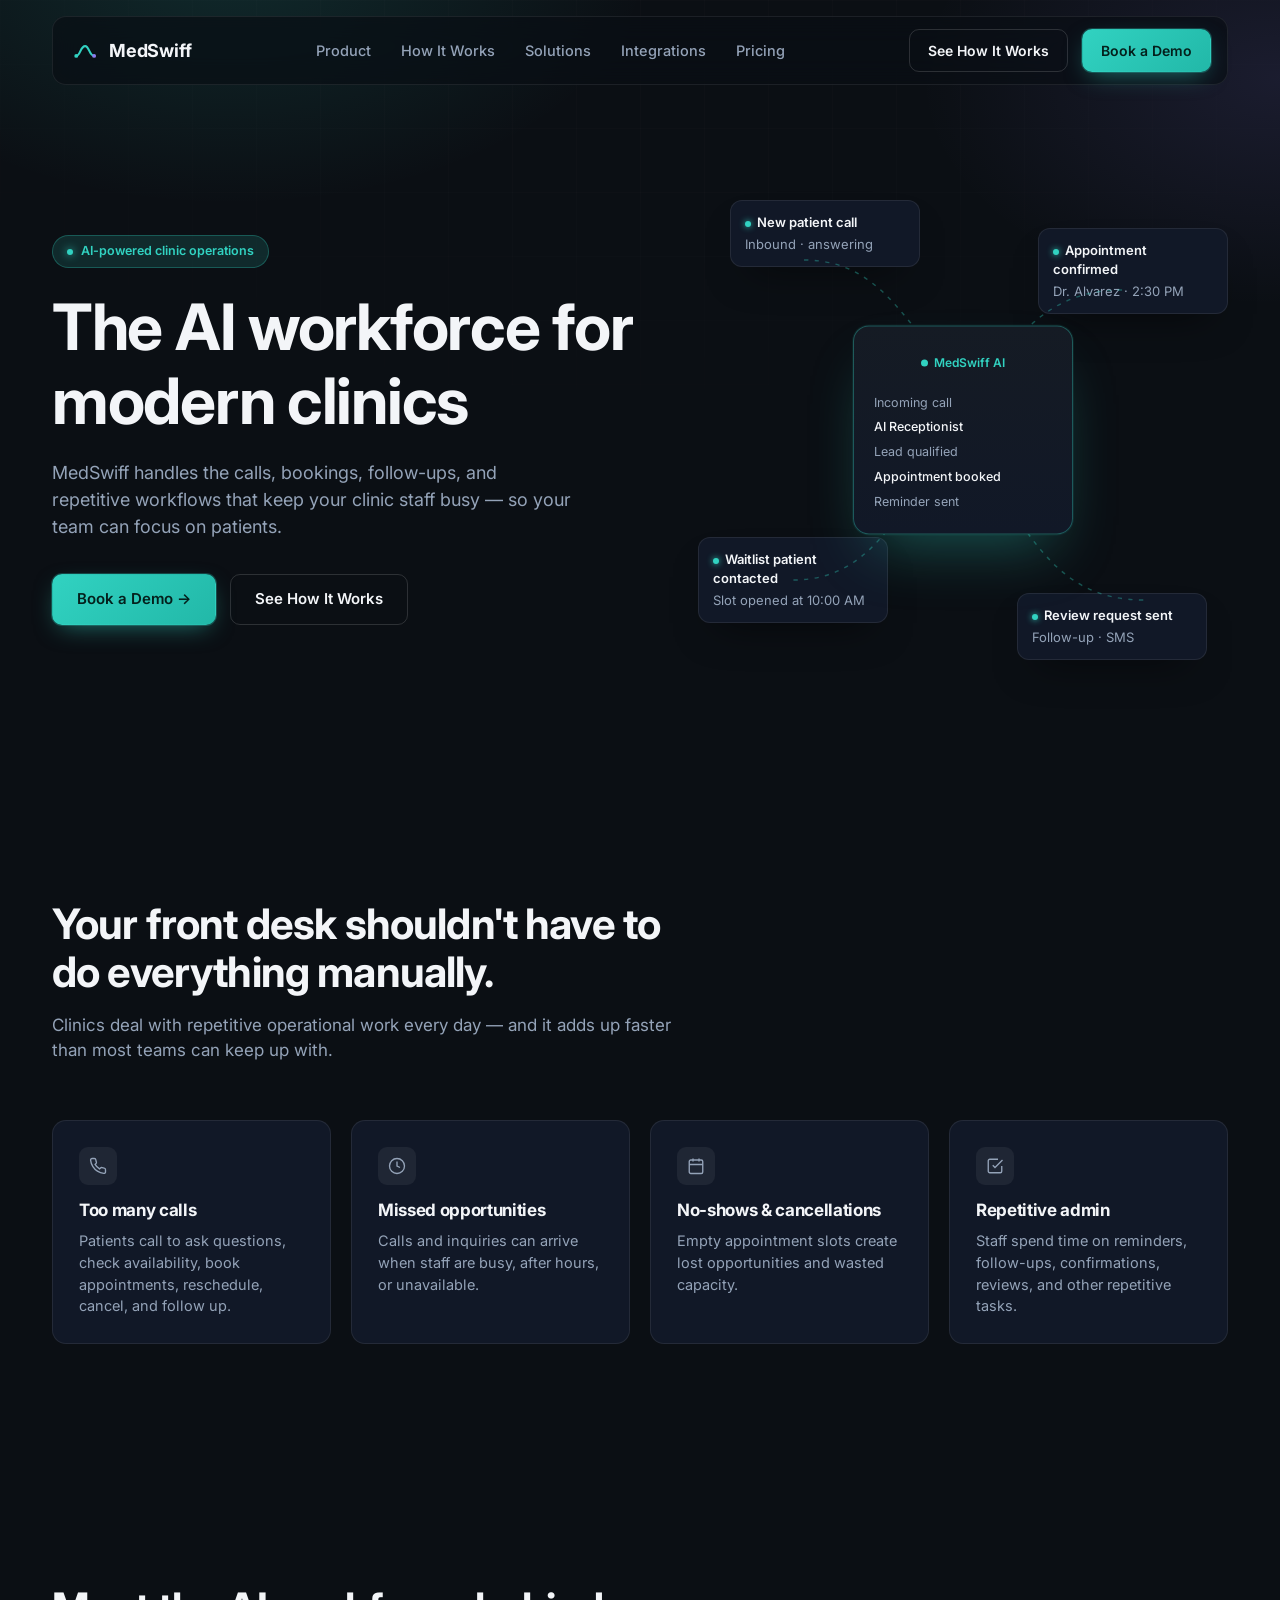
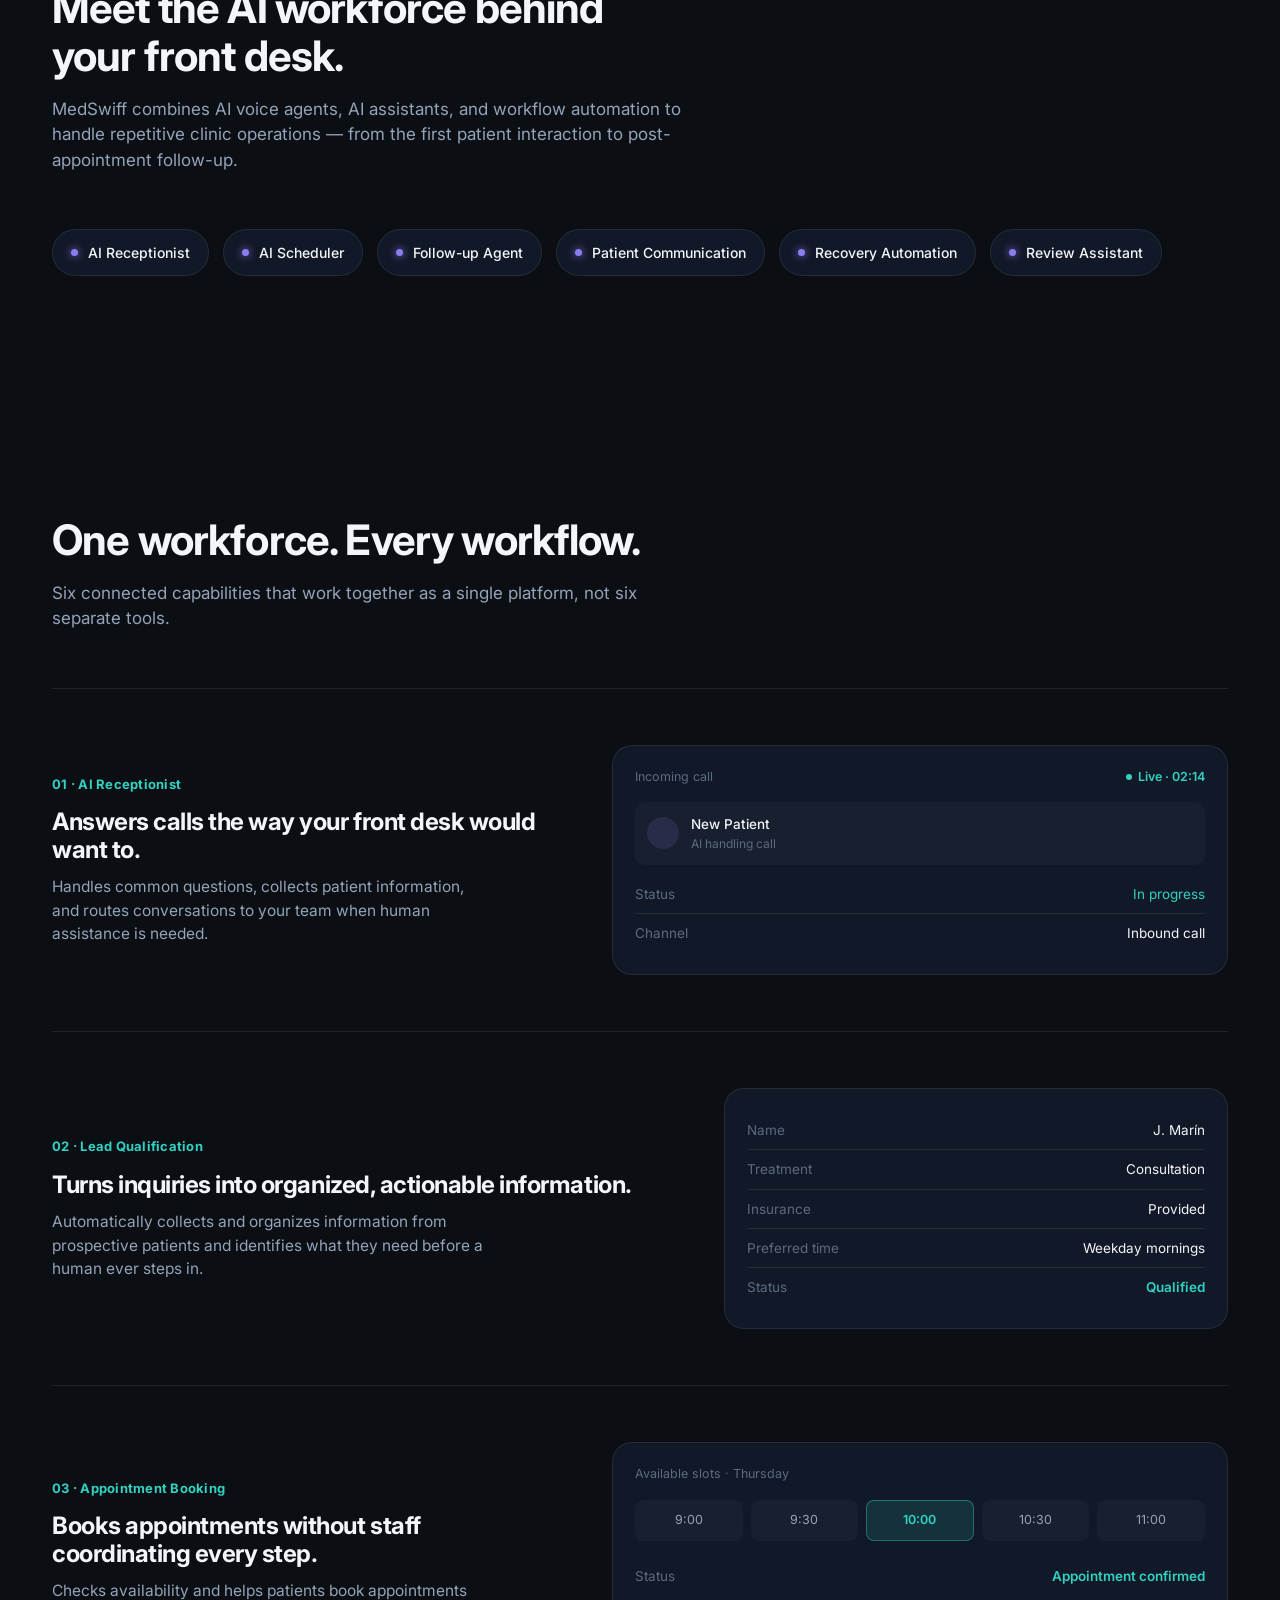
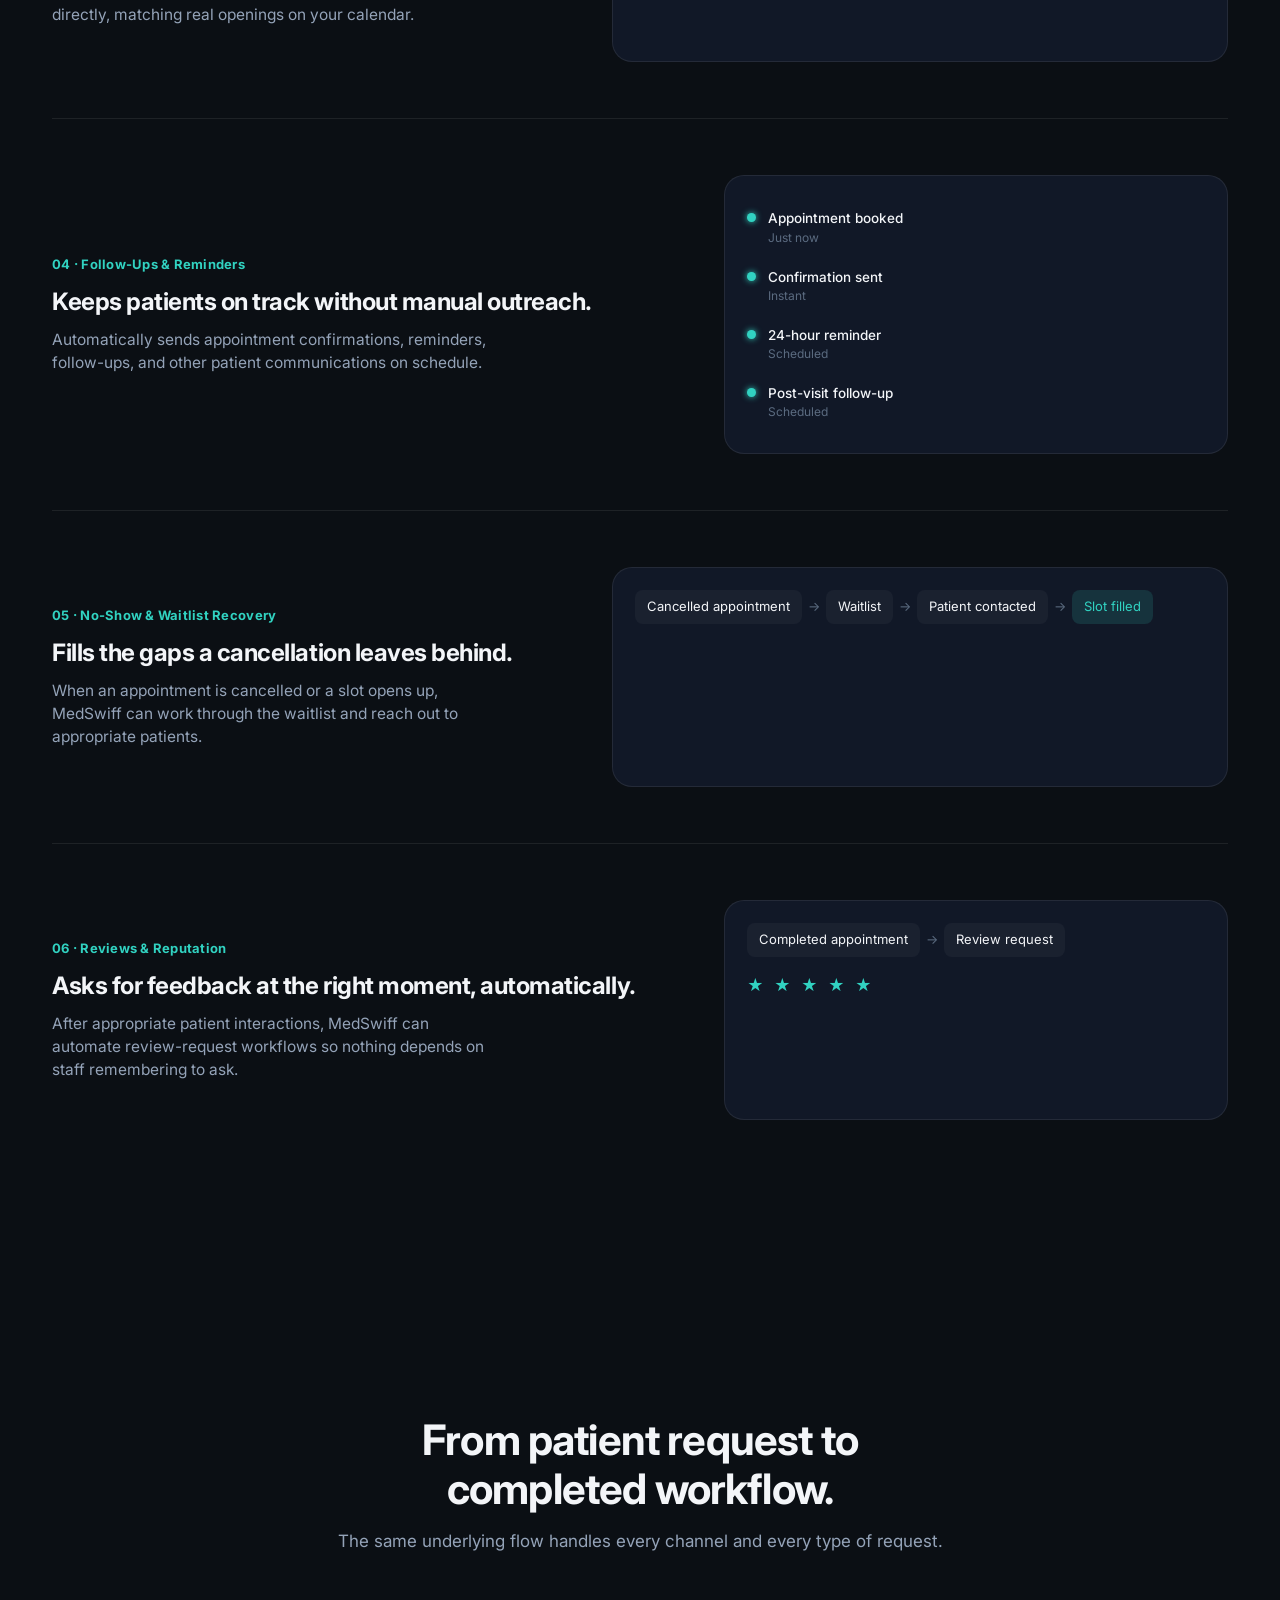
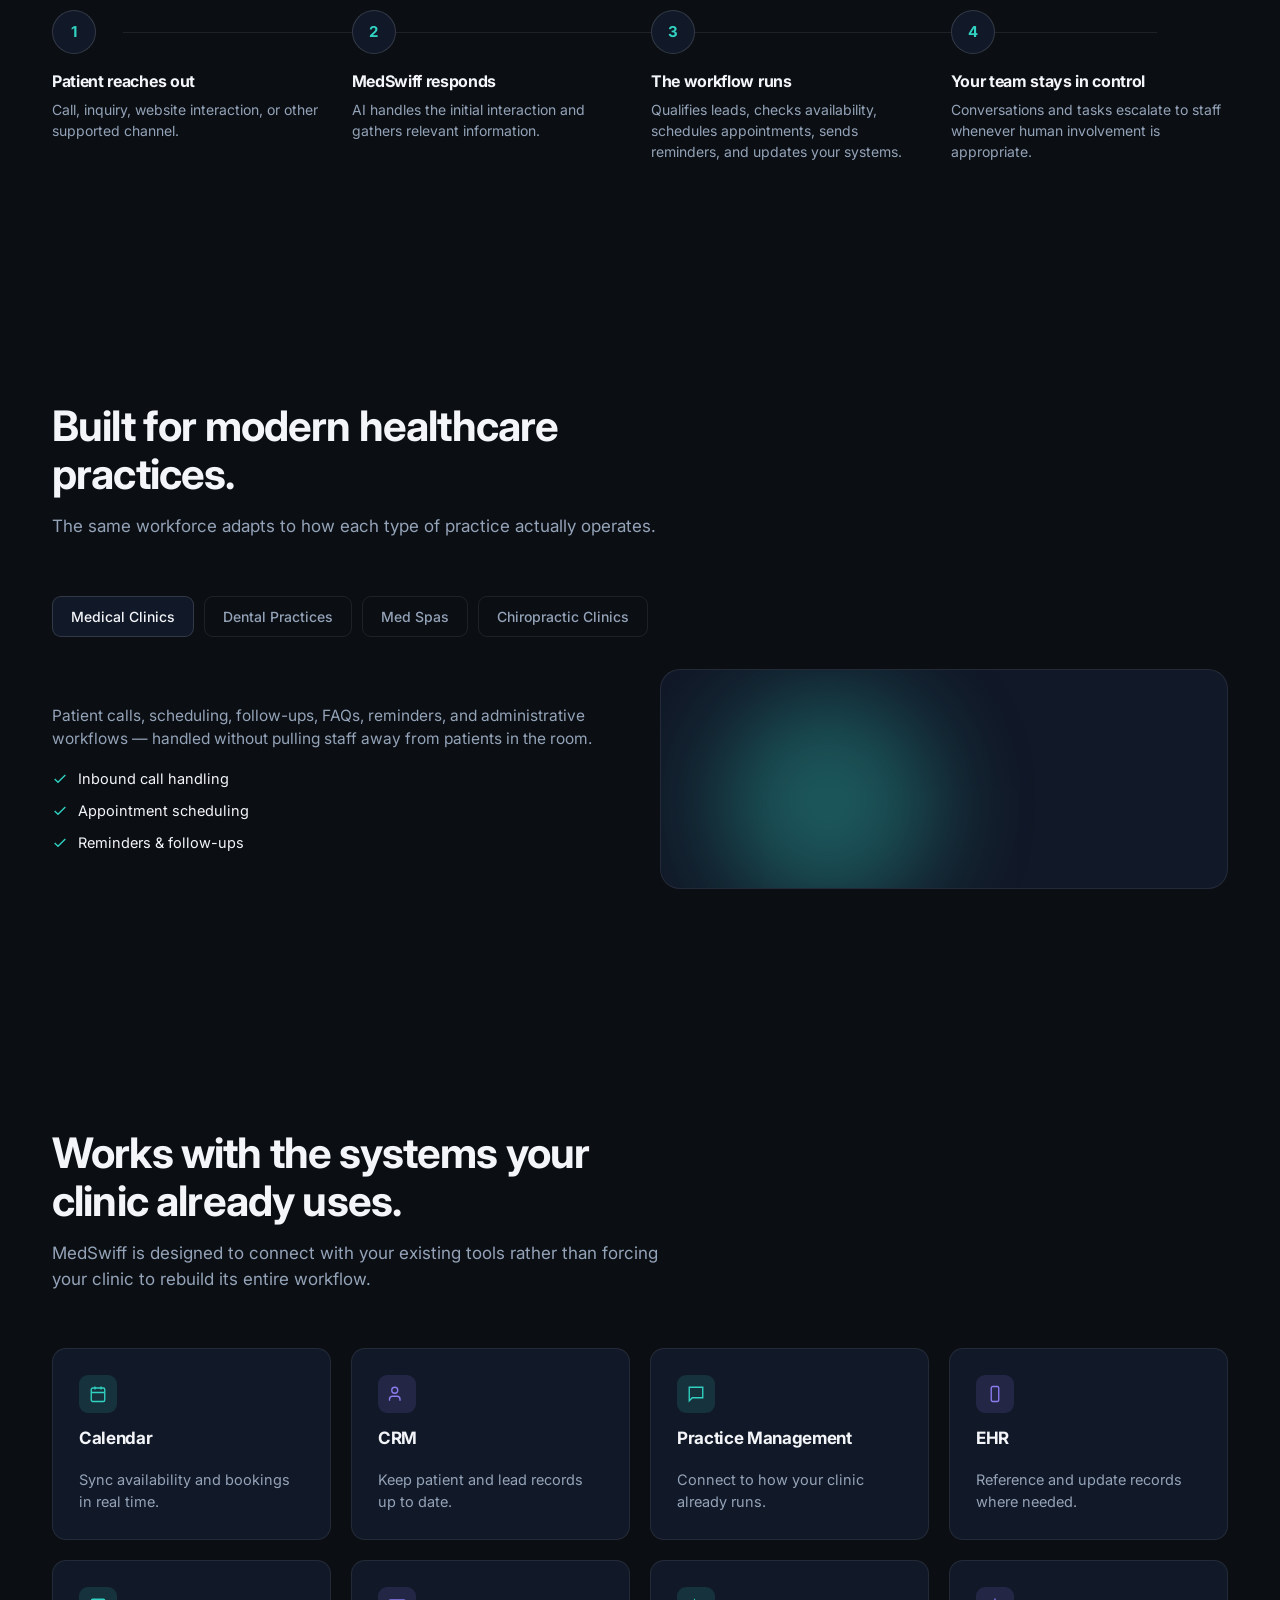
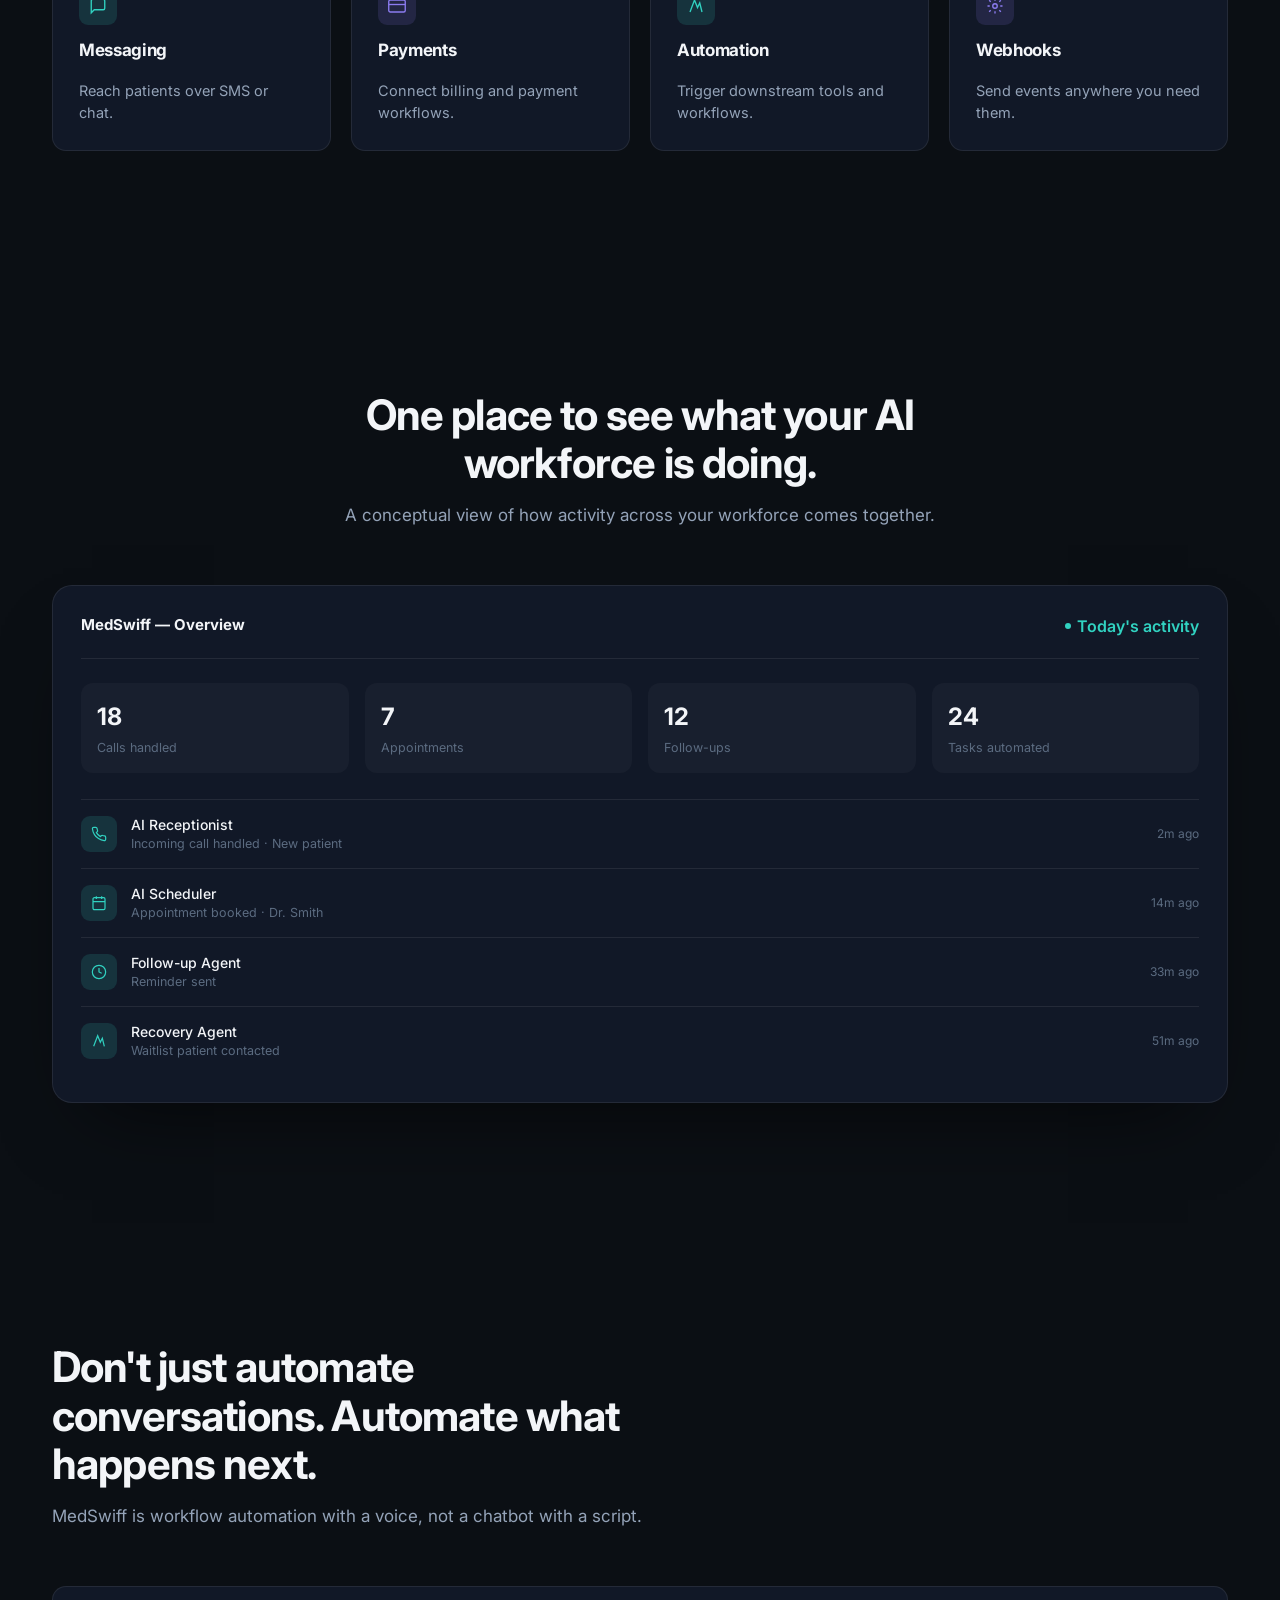
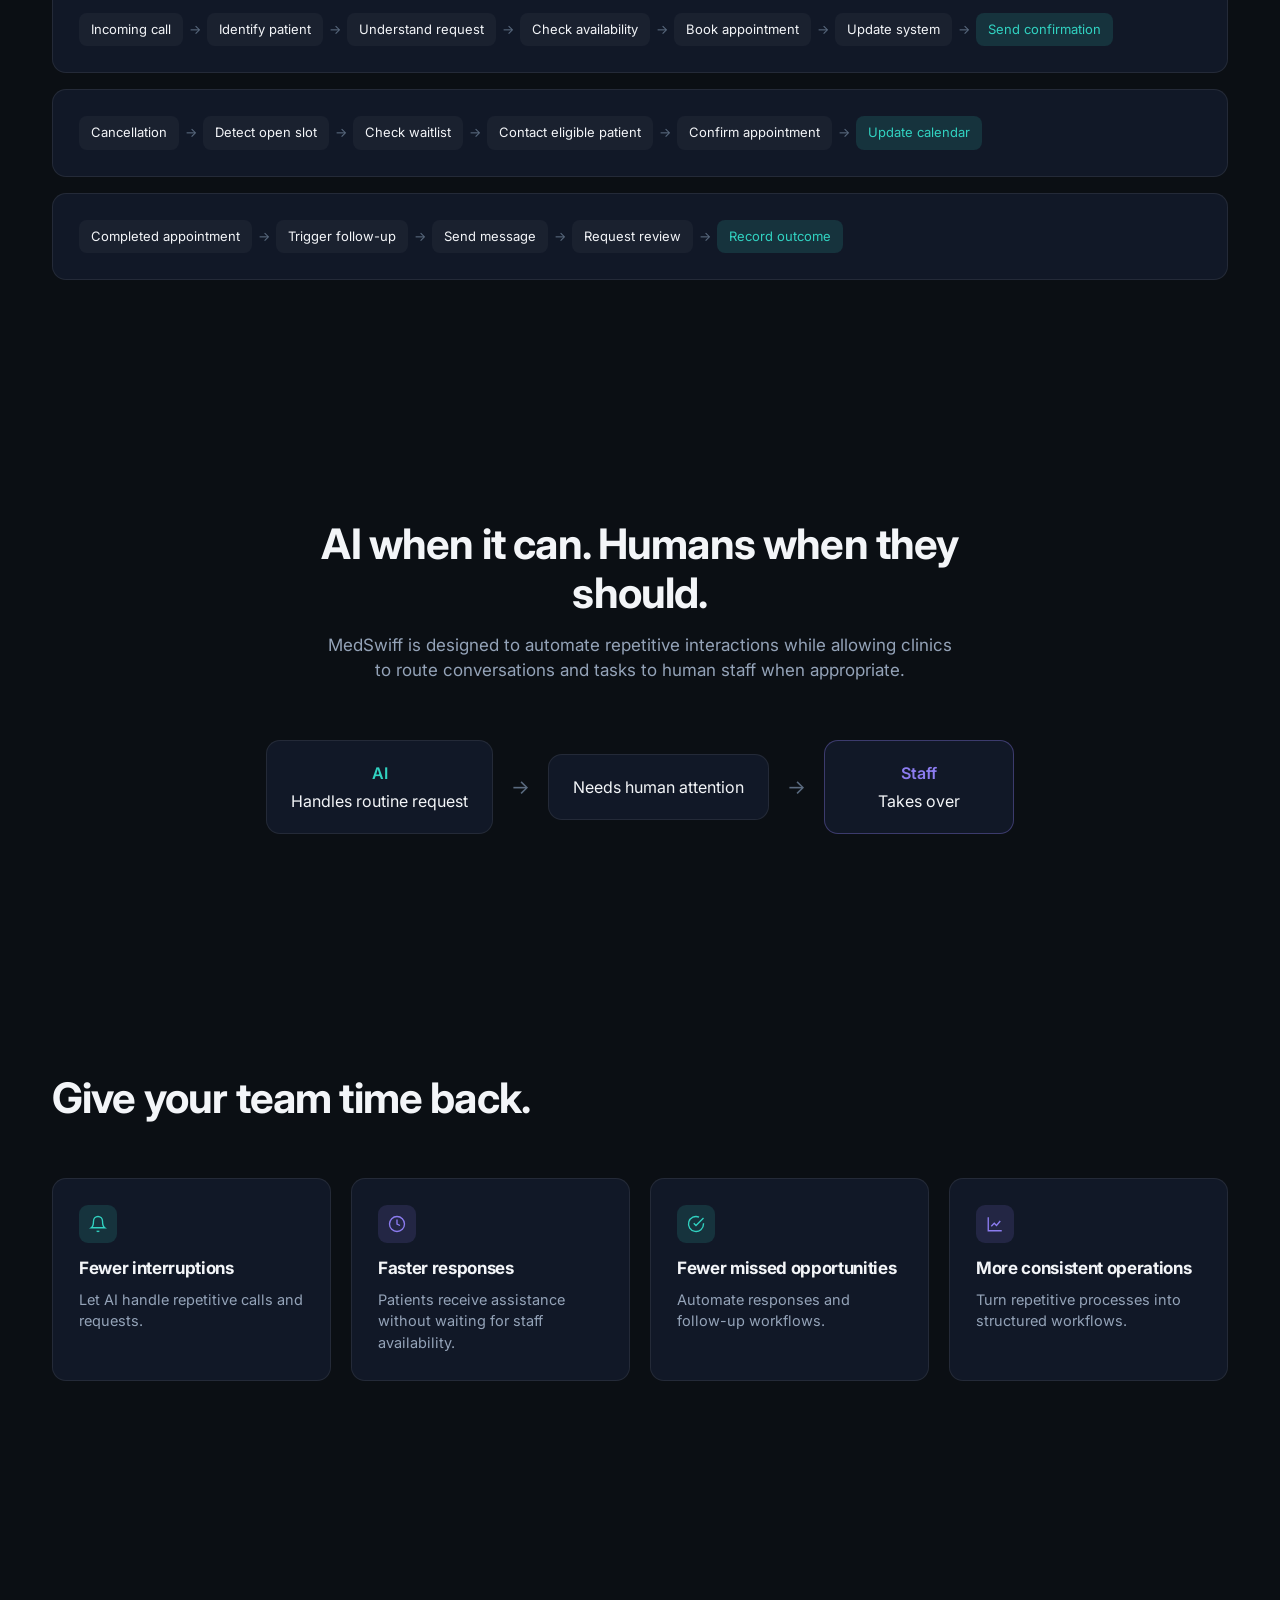
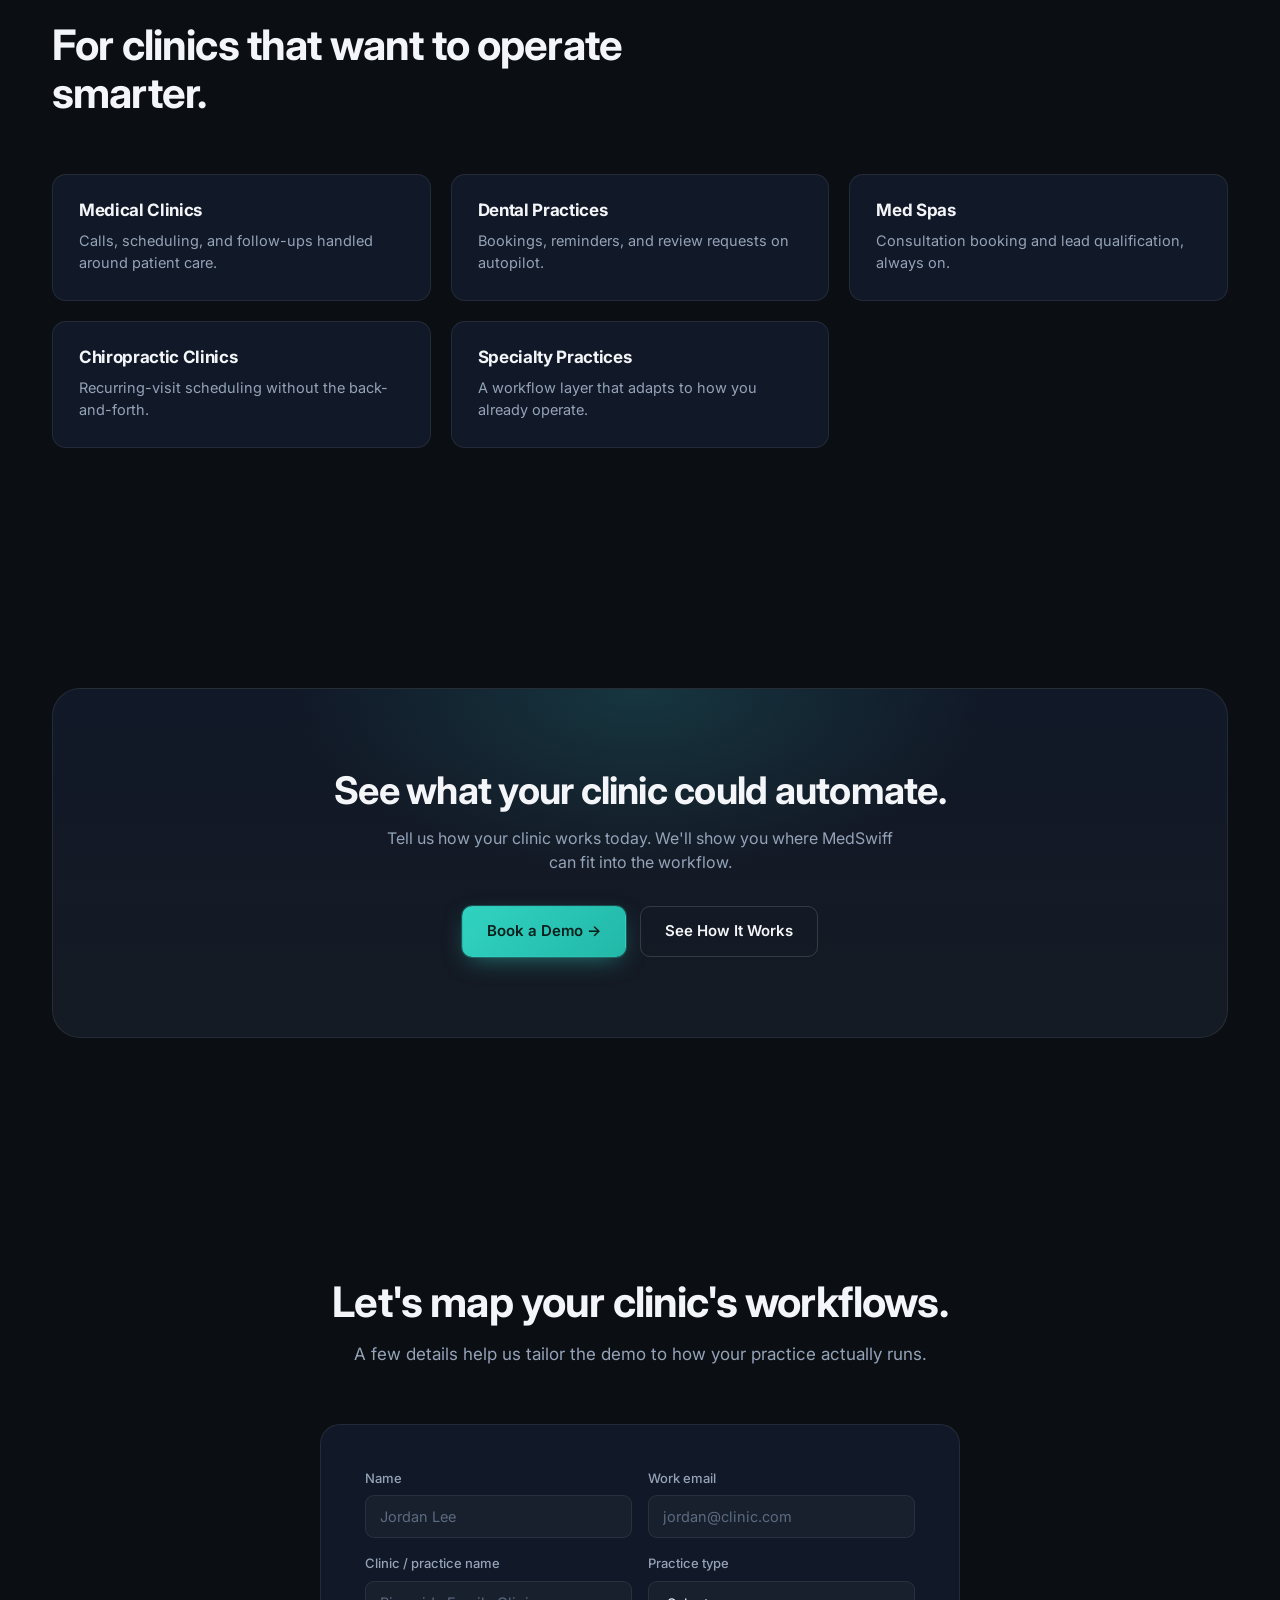
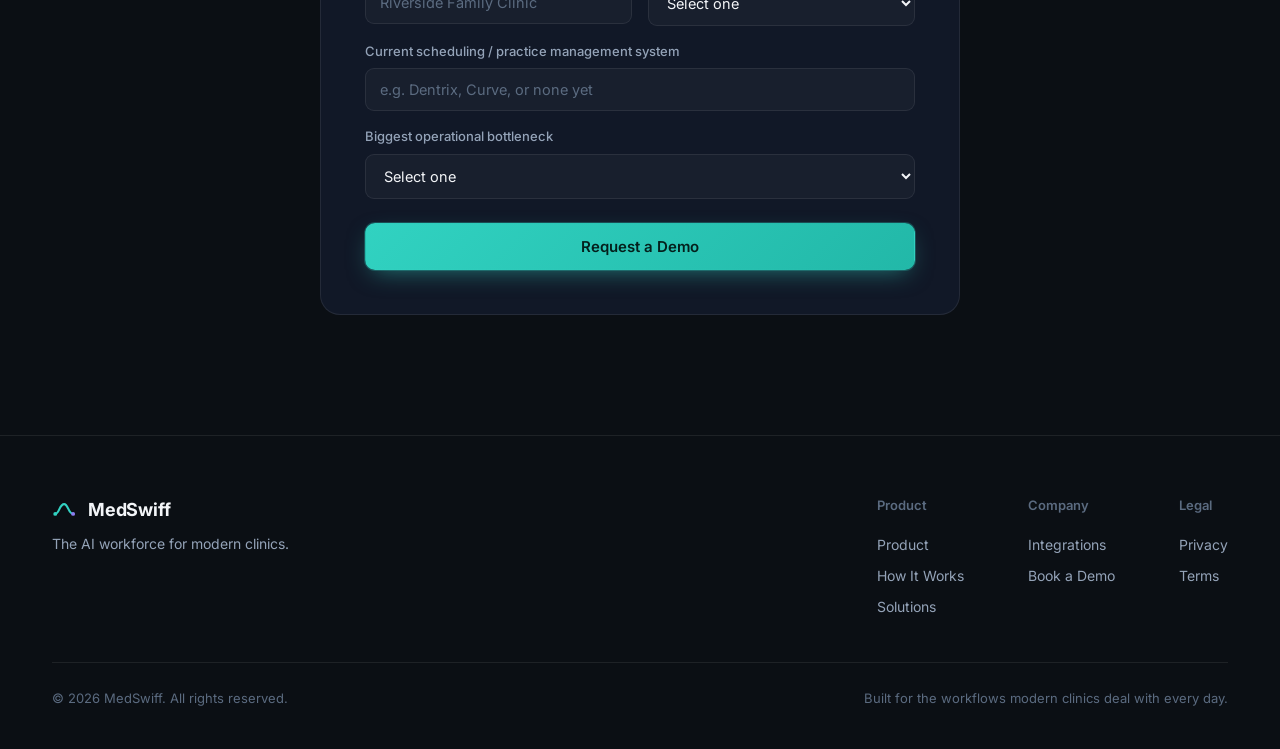
==== files/index.html @ fc2290cb "Add files via upload" ====
<!DOCTYPE html>
<html lang="en">
<head>
<meta charset="UTF-8">
<meta name="viewport" content="width=device-width, initial-scale=1.0">
<title>MedSwiff — The AI Workforce for Modern Clinics</title>
<meta name="description" content="MedSwiff automates calls, appointment scheduling, follow-ups, patient communication, and repetitive clinic workflows with AI.">
<meta property="og:title" content="MedSwiff — The AI Workforce for Modern Clinics">
<meta property="og:description" content="MedSwiff automates calls, appointment scheduling, follow-ups, patient communication, and repetitive clinic workflows with AI.">
<meta property="og:type" content="website">
<link rel="preconnect" href="https://fonts.googleapis.com">
<link rel="preconnect" href="https://fonts.gstatic.com" crossorigin>
<link href="https://fonts.googleapis.com/css2?family=Inter:wght@400;500;600;700;800&display=swap" rel="stylesheet">
<link rel="stylesheet" href="styles.css">
<link rel="icon" href="data:image/svg+xml,%3Csvg xmlns='http://www.w3.org/2000/svg' viewBox='0 0 32 32'%3E%3Cpath d='M4 22C9 22 9 10 15 10C20 10 20 22 26 22' stroke='%2331D2C1' stroke-width='2.6' fill='none' stroke-linecap='round'/%3E%3Ccircle cx='4' cy='22' r='2.4' fill='%2331D2C1'/%3E%3Ccircle cx='26' cy='22' r='2.4' fill='%238C7CF0'/%3E%3C/svg%3E">
</head>
<body>

<header>
  <div class="nav-inner">
    <div class="nav-bar">
      <a href="#top" class="logo" aria-label="MedSwiff home">
        <svg viewBox="0 0 32 32" fill="none" xmlns="http://www.w3.org/2000/svg" aria-hidden="true">
          <defs>
            <linearGradient id="logoGrad" x1="0" y1="0" x2="32" y2="32">
              <stop offset="0%" stop-color="#31D2C1"/>
              <stop offset="100%" stop-color="#8C7CF0"/>
            </linearGradient>
          </defs>
          <path d="M4 22C9 22 9 10 15 10C20 10 20 22 26 22" stroke="url(#logoGrad)" stroke-width="2.6" stroke-linecap="round"/>
          <circle cx="4" cy="22" r="2.4" fill="#31D2C1"/>
          <circle cx="26" cy="22" r="2.4" fill="#8C7CF0"/>
        </svg>
        MedSwiff
      </a>
      <nav class="nav-links" aria-label="Primary">
        <a href="#product">Product</a>
        <a href="#how-it-works">How It Works</a>
        <a href="#solutions">Solutions</a>
        <a href="#integrations">Integrations</a>
        <a href="#pricing">Pricing</a>
      </nav>
      <div class="nav-cta">
        <a href="#demo" class="btn btn-ghost" style="padding:10px 18px; font-size:14px;">See How It Works</a>
        <a href="#demo" class="btn btn-primary" style="padding:10px 18px; font-size:14px;">Book a Demo</a>
        <button class="menu-toggle" id="menuToggle" aria-label="Open menu" aria-expanded="false">
          <svg viewBox="0 0 24 24" fill="none" stroke="currentColor" stroke-width="2"><line x1="3" y1="6" x2="21" y2="6"/><line x1="3" y1="12" x2="21" y2="12"/><line x1="3" y1="18" x2="21" y2="18"/></svg>
        </button>
      </div>
    </div>
  </div>
  <div class="mobile-menu" id="mobileMenu">
    <a href="#product">Product</a>
    <a href="#how-it-works">How It Works</a>
    <a href="#solutions">Solutions</a>
    <a href="#integrations">Integrations</a>
    <a href="#pricing">Pricing</a>
    <a href="#demo" style="color:var(--teal); font-weight:600;">Book a Demo</a>
  </div>
</header>

<main id="top">

  <!-- HERO -->
  <section class="hero">
    <div class="grid-pattern" aria-hidden="true"></div>
    <div class="bg-fade" aria-hidden="true"></div>
    <div class="container hero-grid">
      <div>
        <span class="eyebrow"><span class="dot"></span>AI-powered clinic operations</span>
        <h1>The AI workforce for modern clinics</h1>
        <p class="lede">MedSwiff handles the calls, bookings, follow-ups, and repetitive workflows that keep your clinic staff busy — so your team can focus on patients.</p>
        <div class="hero-ctas">
          <a href="#demo" class="btn btn-primary">Book a Demo →</a>
          <a href="#product" class="btn btn-ghost">See How It Works</a>
        </div>
      </div>
      <div class="hero-visual" aria-hidden="true">
        <svg class="conn-svg" viewBox="0 0 500 460" preserveAspectRatio="none">
          <path d="M100,60 C 180,60 200,140 250,180"/>
          <path d="M400,90 C 320,90 300,150 250,190"/>
          <path d="M90,380 C 170,380 190,300 245,240"/>
          <path d="M420,400 C 330,400 310,320 255,250"/>
        </svg>
        <div class="flow-card fc-1"><div class="fc-title"><span class="fc-dot"></span>New patient call</div>Inbound · answering</div>
        <div class="flow-card fc-2"><div class="fc-title"><span class="fc-dot"></span>Appointment confirmed</div>Dr. Alvarez · 2:30 PM</div>
        <div class="flow-card fc-3"><div class="fc-title"><span class="fc-dot"></span>Waitlist patient contacted</div>Slot opened at 10:00 AM</div>
        <div class="flow-card fc-4"><div class="fc-title"><span class="fc-dot"></span>Review request sent</div>Follow-up · SMS</div>
        <div class="core-node">
          <div class="badge-ai"><span class="pulse"></span>MedSwiff AI</div>
          <div class="steps">
            <div>Incoming call</div>
            <div><span>AI Receptionist</span></div>
            <div>Lead qualified</div>
            <div><span>Appointment booked</span></div>
            <div>Reminder sent</div>
          </div>
        </div>
      </div>
    </div>
  </section>

  <!-- PROBLEM -->
  <section id="problem">
    <div class="container">
      <div class="section-head reveal">
        <h2>Your front desk shouldn't have to do everything manually.</h2>
        <p>Clinics deal with repetitive operational work every day — and it adds up faster than most teams can keep up with.</p>
      </div>
      <div class="grid grid-4 reveal">
        <div class="card problem-card">
          <div class="card-icon"><svg viewBox="0 0 24 24" fill="none" stroke="currentColor" stroke-width="1.8"><path d="M22 16.92v3a2 2 0 0 1-2.18 2 19.79 19.79 0 0 1-8.63-3.07 19.5 19.5 0 0 1-6-6 19.79 19.79 0 0 1-3.07-8.67A2 2 0 0 1 4.11 2h3a2 2 0 0 1 2 1.72c.127.96.361 1.903.7 2.81a2 2 0 0 1-.45 2.11L8.09 9.91a16 16 0 0 0 6 6l1.27-1.27a2 2 0 0 1 2.11-.45c.907.339 1.85.573 2.81.7A2 2 0 0 1 22 16.92z"/></svg></div>
          <h3>Too many calls</h3>
          <p>Patients call to ask questions, check availability, book appointments, reschedule, cancel, and follow up.</p>
        </div>
        <div class="card problem-card">
          <div class="card-icon"><svg viewBox="0 0 24 24" fill="none" stroke="currentColor" stroke-width="1.8"><circle cx="12" cy="12" r="10"/><path d="M12 6v6l4 2"/></svg></div>
          <h3>Missed opportunities</h3>
          <p>Calls and inquiries can arrive when staff are busy, after hours, or unavailable.</p>
        </div>
        <div class="card problem-card">
          <div class="card-icon"><svg viewBox="0 0 24 24" fill="none" stroke="currentColor" stroke-width="1.8"><rect x="3" y="4" width="18" height="18" rx="2"/><path d="M16 2v4M8 2v4M3 10h18"/></svg></div>
          <h3>No-shows &amp; cancellations</h3>
          <p>Empty appointment slots create lost opportunities and wasted capacity.</p>
        </div>
        <div class="card problem-card">
          <div class="card-icon"><svg viewBox="0 0 24 24" fill="none" stroke="currentColor" stroke-width="1.8"><path d="M9 11l3 3L22 4"/><path d="M21 12v7a2 2 0 0 1-2 2H5a2 2 0 0 1-2-2V5a2 2 0 0 1 2-2h11"/></svg></div>
          <h3>Repetitive admin</h3>
          <p>Staff spend time on reminders, follow-ups, confirmations, reviews, and other repetitive tasks.</p>
        </div>
      </div>
    </div>
  </section>

  <!-- INTRODUCE MEDSWIFF -->
  <section id="product">
    <div class="container">
      <div class="section-head reveal">
        <h2>Meet the AI workforce behind your front desk.</h2>
        <p>MedSwiff combines AI voice agents, AI assistants, and workflow automation to handle repetitive clinic operations — from the first patient interaction to post-appointment follow-up.</p>
      </div>
      <div class="workforce-strip reveal">
        <div class="wf-pill"><span class="dot"></span>AI Receptionist</div>
        <div class="wf-pill"><span class="dot"></span>AI Scheduler</div>
        <div class="wf-pill"><span class="dot"></span>Follow-up Agent</div>
        <div class="wf-pill"><span class="dot"></span>Patient Communication</div>
        <div class="wf-pill"><span class="dot"></span>Recovery Automation</div>
        <div class="wf-pill"><span class="dot"></span>Review Assistant</div>
      </div>
    </div>
  </section>

  <!-- CORE FEATURES -->
  <section>
    <div class="container">
      <div class="section-head reveal">
        <h2>One workforce. Every workflow.</h2>
        <p>Six connected capabilities that work together as a single platform, not six separate tools.</p>
      </div>

      <div class="feature-row reveal">
        <div>
          <span class="feature-num">01 · AI Receptionist</span>
          <h3>Answers calls the way your front desk would want to.</h3>
          <p>Handles common questions, collects patient information, and routes conversations to your team when human assistance is needed.</p>
        </div>
        <div class="feature-visual">
          <div class="mini-header"><span>Incoming call</span><span class="mini-status"><span class="pulse-sm"></span>Live · 02:14</span></div>
          <div class="call-line"><div class="avatar"></div><div><div style="color:var(--text-1); font-weight:500;">New Patient</div><div style="color:var(--text-3); font-size:12px;">AI handling call</div></div></div>
          <div class="lead-field"><span>Status</span><span style="color:var(--teal);">In progress</span></div>
          <div class="lead-field"><span>Channel</span><span>Inbound call</span></div>
        </div>
      </div>

      <div class="feature-row reverse reveal">
        <div>
          <span class="feature-num">02 · Lead Qualification</span>
          <h3>Turns inquiries into organized, actionable information.</h3>
          <p>Automatically collects and organizes information from prospective patients and identifies what they need before a human ever steps in.</p>
        </div>
        <div class="feature-visual">
          <div class="lead-field"><span>Name</span><span>J. Marín</span></div>
          <div class="lead-field"><span>Treatment</span><span>Consultation</span></div>
          <div class="lead-field"><span>Insurance</span><span>Provided</span></div>
          <div class="lead-field"><span>Preferred time</span><span>Weekday mornings</span></div>
          <div class="lead-field"><span>Status</span><span style="color:var(--teal); font-weight:600;">Qualified</span></div>
        </div>
      </div>

      <div class="feature-row reveal">
        <div>
          <span class="feature-num">03 · Appointment Booking</span>
          <h3>Books appointments without staff coordinating every step.</h3>
          <p>Checks availability and helps patients book appointments directly, matching real openings on your calendar.</p>
        </div>
        <div class="feature-visual">
          <div class="mini-header"><span>Available slots · Thursday</span></div>
          <div class="cal-grid">
            <div class="cal-slot">9:00</div><div class="cal-slot">9:30</div><div class="cal-slot selected">10:00</div><div class="cal-slot">10:30</div><div class="cal-slot">11:00</div>
          </div>
          <div class="lead-field" style="margin-top:16px;"><span>Status</span><span style="color:var(--teal); font-weight:600;">Appointment confirmed</span></div>
        </div>
      </div>

      <div class="feature-row reverse reveal">
        <div>
          <span class="feature-num">04 · Follow-Ups &amp; Reminders</span>
          <h3>Keeps patients on track without manual outreach.</h3>
          <p>Automatically sends appointment confirmations, reminders, follow-ups, and other patient communications on schedule.</p>
        </div>
        <div class="feature-visual">
          <div class="tl-item"><div class="tl-dot"></div><div><div class="tl-label">Appointment booked</div><div class="tl-sub">Just now</div></div></div>
          <div class="tl-item"><div class="tl-dot"></div><div><div class="tl-label">Confirmation sent</div><div class="tl-sub">Instant</div></div></div>
          <div class="tl-item"><div class="tl-dot"></div><div><div class="tl-label">24-hour reminder</div><div class="tl-sub">Scheduled</div></div></div>
          <div class="tl-item"><div class="tl-dot"></div><div><div class="tl-label">Post-visit follow-up</div><div class="tl-sub">Scheduled</div></div></div>
        </div>
      </div>

      <div class="feature-row reveal">
        <div>
          <span class="feature-num">05 · No-Show &amp; Waitlist Recovery</span>
          <h3>Fills the gaps a cancellation leaves behind.</h3>
          <p>When an appointment is cancelled or a slot opens up, MedSwiff can work through the waitlist and reach out to appropriate patients.</p>
        </div>
        <div class="feature-visual">
          <div class="chain">
            <span class="step">Cancelled appointment</span><span class="arrow">→</span>
            <span class="step">Waitlist</span><span class="arrow">→</span>
            <span class="step">Patient contacted</span><span class="arrow">→</span>
            <span class="step" style="background:var(--teal-dim); color:var(--teal);">Slot filled</span>
          </div>
        </div>
      </div>

      <div class="feature-row reverse reveal">
        <div>
          <span class="feature-num">06 · Reviews &amp; Reputation</span>
          <h3>Asks for feedback at the right moment, automatically.</h3>
          <p>After appropriate patient interactions, MedSwiff can automate review-request workflows so nothing depends on staff remembering to ask.</p>
        </div>
        <div class="feature-visual">
          <div class="chain" style="margin-bottom:16px;">
            <span class="step">Completed appointment</span><span class="arrow">→</span>
            <span class="step">Review request</span>
          </div>
          <div class="stars">★ ★ ★ ★ ★</div>
        </div>
      </div>
    </div>
  </section>

  <!-- HOW IT WORKS -->
  <section id="how-it-works">
    <div class="container">
      <div class="section-head center reveal" style="margin-left:auto; margin-right:auto;">
        <h2>From patient request to completed workflow.</h2>
        <p>The same underlying flow handles every channel and every type of request.</p>
      </div>
      <div class="steps-row reveal">
        <div class="step-item">
          <div class="step-num">1</div>
          <h4>Patient reaches out</h4>
          <p>Call, inquiry, website interaction, or other supported channel.</p>
        </div>
        <div class="step-item">
          <div class="step-num">2</div>
          <h4>MedSwiff responds</h4>
          <p>AI handles the initial interaction and gathers relevant information.</p>
        </div>
        <div class="step-item">
          <div class="step-num">3</div>
          <h4>The workflow runs</h4>
          <p>Qualifies leads, checks availability, schedules appointments, sends reminders, and updates your systems.</p>
        </div>
        <div class="step-item">
          <div class="step-num">4</div>
          <h4>Your team stays in control</h4>
          <p>Conversations and tasks escalate to staff whenever human involvement is appropriate.</p>
        </div>
      </div>
    </div>
  </section>

  <!-- USE CASES -->
  <section id="solutions">
    <div class="container">
      <div class="section-head reveal">
        <h2>Built for modern healthcare practices.</h2>
        <p>The same workforce adapts to how each type of practice actually operates.</p>
      </div>
      <div class="tabs reveal" role="tablist" aria-label="Use cases">
        <button class="tab-btn active" data-tab="medical" role="tab" aria-selected="true">Medical Clinics</button>
        <button class="tab-btn" data-tab="dental" role="tab" aria-selected="false">Dental Practices</button>
        <button class="tab-btn" data-tab="spa" role="tab" aria-selected="false">Med Spas</button>
        <button class="tab-btn" data-tab="chiro" role="tab" aria-selected="false">Chiropractic Clinics</button>
      </div>
      <div class="tab-panel active" id="tab-medical">
        <div>
          <p>Patient calls, scheduling, follow-ups, FAQs, reminders, and administrative workflows — handled without pulling staff away from patients in the room.</p>
          <ul>
            <li><svg viewBox="0 0 24 24" fill="none" stroke="currentColor" stroke-width="2"><polyline points="20 6 9 17 4 12"/></svg>Inbound call handling</li>
            <li><svg viewBox="0 0 24 24" fill="none" stroke="currentColor" stroke-width="2"><polyline points="20 6 9 17 4 12"/></svg>Appointment scheduling</li>
            <li><svg viewBox="0 0 24 24" fill="none" stroke="currentColor" stroke-width="2"><polyline points="20 6 9 17 4 12"/></svg>Reminders &amp; follow-ups</li>
          </ul>
        </div>
        <div class="tab-visual"><div class="glow" style="background:var(--teal); top:10%; left:10%;"></div></div>
      </div>
      <div class="tab-panel" id="tab-dental">
        <div>
          <p>Appointment booking, cancellations, reminders, treatment inquiries, patient follow-ups, and review requests for busy dental schedules.</p>
          <ul>
            <li><svg viewBox="0 0 24 24" fill="none" stroke="currentColor" stroke-width="2"><polyline points="20 6 9 17 4 12"/></svg>Treatment inquiry handling</li>
            <li><svg viewBox="0 0 24 24" fill="none" stroke="currentColor" stroke-width="2"><polyline points="20 6 9 17 4 12"/></svg>Cancellation recovery</li>
            <li><svg viewBox="0 0 24 24" fill="none" stroke="currentColor" stroke-width="2"><polyline points="20 6 9 17 4 12"/></svg>Review requests</li>
          </ul>
        </div>
        <div class="tab-visual"><div class="glow" style="background:var(--purple); top:10%; right:10%;"></div></div>
      </div>
      <div class="tab-panel" id="tab-spa">
        <div>
          <p>Lead qualification, consultation booking, reminders, follow-ups, and reactivation workflows built for consultation-driven practices.</p>
          <ul>
            <li><svg viewBox="0 0 24 24" fill="none" stroke="currentColor" stroke-width="2"><polyline points="20 6 9 17 4 12"/></svg>Consultation booking</li>
            <li><svg viewBox="0 0 24 24" fill="none" stroke="currentColor" stroke-width="2"><polyline points="20 6 9 17 4 12"/></svg>Lead qualification</li>
            <li><svg viewBox="0 0 24 24" fill="none" stroke="currentColor" stroke-width="2"><polyline points="20 6 9 17 4 12"/></svg>Reactivation outreach</li>
          </ul>
        </div>
        <div class="tab-visual"><div class="glow" style="background:var(--teal); bottom:10%; left:20%;"></div></div>
      </div>
      <div class="tab-panel" id="tab-chiro">
        <div>
          <p>Appointment scheduling, reminders, patient communication, and follow-up workflows for recurring-visit practices.</p>
          <ul>
            <li><svg viewBox="0 0 24 24" fill="none" stroke="currentColor" stroke-width="2"><polyline points="20 6 9 17 4 12"/></svg>Recurring visit scheduling</li>
            <li><svg viewBox="0 0 24 24" fill="none" stroke="currentColor" stroke-width="2"><polyline points="20 6 9 17 4 12"/></svg>Patient communication</li>
            <li><svg viewBox="0 0 24 24" fill="none" stroke="currentColor" stroke-width="2"><polyline points="20 6 9 17 4 12"/></svg>Follow-up workflows</li>
          </ul>
        </div>
        <div class="tab-visual"><div class="glow" style="background:var(--purple); bottom:10%; right:20%;"></div></div>
      </div>
    </div>
  </section>

  <!-- INTEGRATIONS -->
  <section id="integrations">
    <div class="container">
      <div class="section-head reveal">
        <h2>Works with the systems your clinic already uses.</h2>
        <p>MedSwiff is designed to connect with your existing tools rather than forcing your clinic to rebuild its entire workflow.</p>
      </div>
      <div class="grid grid-4 reveal">
        <div class="card integration-card"><div class="card-icon"><svg viewBox="0 0 24 24" fill="none" stroke="currentColor" stroke-width="1.8"><rect x="3" y="4" width="18" height="18" rx="2"/><path d="M16 2v4M8 2v4M3 10h18"/></svg></div><h3>Calendar</h3><p>Sync availability and bookings in real time.</p></div>
        <div class="card integration-card"><div class="card-icon purple"><svg viewBox="0 0 24 24" fill="none" stroke="currentColor" stroke-width="1.8"><circle cx="9" cy="7" r="4"/><path d="M2 21v-2a4 4 0 0 1 4-4h6a4 4 0 0 1 4 4v2"/></svg></div><h3>CRM</h3><p>Keep patient and lead records up to date.</p></div>
        <div class="card integration-card"><div class="card-icon"><svg viewBox="0 0 24 24" fill="none" stroke="currentColor" stroke-width="1.8"><path d="M3 3h18v14H7l-4 4V3z"/></svg></div><h3>Practice Management</h3><p>Connect to how your clinic already runs.</p></div>
        <div class="card integration-card"><div class="card-icon purple"><svg viewBox="0 0 24 24" fill="none" stroke="currentColor" stroke-width="1.8"><path d="M9 2h6a2 2 0 0 1 2 2v16a2 2 0 0 1-2 2H9a2 2 0 0 1-2-2V4a2 2 0 0 1 2-2z"/><path d="M12 18h.01"/></svg></div><h3>EHR</h3><p>Reference and update records where needed.</p></div>
        <div class="card integration-card"><div class="card-icon"><svg viewBox="0 0 24 24" fill="none" stroke="currentColor" stroke-width="1.8"><path d="M21 15a2 2 0 0 1-2 2H7l-4 4V5a2 2 0 0 1 2-2h14a2 2 0 0 1 2 2z"/></svg></div><h3>Messaging</h3><p>Reach patients over SMS or chat.</p></div>
        <div class="card integration-card"><div class="card-icon purple"><svg viewBox="0 0 24 24" fill="none" stroke="currentColor" stroke-width="1.8"><rect x="1" y="4" width="22" height="16" rx="2"/><line x1="1" y1="10" x2="23" y2="10"/></svg></div><h3>Payments</h3><p>Connect billing and payment workflows.</p></div>
        <div class="card integration-card"><div class="card-icon"><svg viewBox="0 0 24 24" fill="none" stroke="currentColor" stroke-width="1.8"><path d="M4 20l6-16 4 10 3-6 3 12"/></svg></div><h3>Automation</h3><p>Trigger downstream tools and workflows.</p></div>
        <div class="card integration-card"><div class="card-icon purple"><svg viewBox="0 0 24 24" fill="none" stroke="currentColor" stroke-width="1.8"><circle cx="12" cy="12" r="3"/><path d="M12 2v3M12 19v3M4.2 4.2l2.1 2.1M17.7 17.7l2.1 2.1M2 12h3M19 12h3M4.2 19.8l2.1-2.1M17.7 6.3l2.1-2.1"/></svg></div><h3>Webhooks</h3><p>Send events anywhere you need them.</p></div>
      </div>
    </div>
  </section>

  <!-- DASHBOARD -->
  <section>
    <div class="container">
      <div class="section-head center reveal" style="margin-left:auto; margin-right:auto;">
        <h2>One place to see what your AI workforce is doing.</h2>
        <p>A conceptual view of how activity across your workforce comes together.</p>
      </div>
      <div class="dashboard-mock reveal">
        <div class="dash-top">
          <div class="dash-title">MedSwiff — Overview</div>
          <div class="mini-status"><span class="pulse-sm"></span>Today's activity</div>
        </div>
        <div class="dash-stats">
          <div class="dash-stat"><div class="num">18</div><div class="lbl">Calls handled</div></div>
          <div class="dash-stat"><div class="num">7</div><div class="lbl">Appointments</div></div>
          <div class="dash-stat"><div class="num">12</div><div class="lbl">Follow-ups</div></div>
          <div class="dash-stat"><div class="num">24</div><div class="lbl">Tasks automated</div></div>
        </div>
        <div class="activity-item">
          <div class="activity-icon"><svg viewBox="0 0 24 24" fill="none" stroke="currentColor" stroke-width="1.8"><path d="M22 16.92v3a2 2 0 0 1-2.18 2 19.79 19.79 0 0 1-8.63-3.07 19.5 19.5 0 0 1-6-6 19.79 19.79 0 0 1-3.07-8.67A2 2 0 0 1 4.11 2h3a2 2 0 0 1 2 1.72c.127.96.361 1.903.7 2.81a2 2 0 0 1-.45 2.11L8.09 9.91a16 16 0 0 0 6 6l1.27-1.27a2 2 0 0 1 2.11-.45c.907.339 1.85.573 2.81.7A2 2 0 0 1 22 16.92z"/></svg></div>
          <div class="activity-text"><div class="at-title">AI Receptionist</div><div class="at-sub">Incoming call handled · New patient</div></div>
          <div class="activity-time">2m ago</div>
        </div>
        <div class="activity-item">
          <div class="activity-icon"><svg viewBox="0 0 24 24" fill="none" stroke="currentColor" stroke-width="1.8"><rect x="3" y="4" width="18" height="18" rx="2"/><path d="M16 2v4M8 2v4M3 10h18"/></svg></div>
          <div class="activity-text"><div class="at-title">AI Scheduler</div><div class="at-sub">Appointment booked · Dr. Smith</div></div>
          <div class="activity-time">14m ago</div>
        </div>
        <div class="activity-item">
          <div class="activity-icon"><svg viewBox="0 0 24 24" fill="none" stroke="currentColor" stroke-width="1.8"><circle cx="12" cy="12" r="10"/><path d="M12 6v6l4 2"/></svg></div>
          <div class="activity-text"><div class="at-title">Follow-up Agent</div><div class="at-sub">Reminder sent</div></div>
          <div class="activity-time">33m ago</div>
        </div>
        <div class="activity-item">
          <div class="activity-icon"><svg viewBox="0 0 24 24" fill="none" stroke="currentColor" stroke-width="1.8"><path d="M4 20l6-16 4 10 3-6 3 12"/></svg></div>
          <div class="activity-text"><div class="at-title">Recovery Agent</div><div class="at-sub">Waitlist patient contacted</div></div>
          <div class="activity-time">51m ago</div>
        </div>
      </div>
    </div>
  </section>

  <!-- AUTOMATION WORKFLOWS -->
  <section>
    <div class="container">
      <div class="section-head reveal">
        <h2>Don't just automate conversations. Automate what happens next.</h2>
        <p>MedSwiff is workflow automation with a voice, not a chatbot with a script.</p>
      </div>
      <div class="grid" style="gap:16px;">
        <div class="card reveal">
          <div class="chain">
            <span class="step">Incoming call</span><span class="arrow">→</span>
            <span class="step">Identify patient</span><span class="arrow">→</span>
            <span class="step">Understand request</span><span class="arrow">→</span>
            <span class="step">Check availability</span><span class="arrow">→</span>
            <span class="step">Book appointment</span><span class="arrow">→</span>
            <span class="step">Update system</span><span class="arrow">→</span>
            <span class="step" style="background:var(--teal-dim); color:var(--teal);">Send confirmation</span>
          </div>
        </div>
        <div class="card reveal">
          <div class="chain">
            <span class="step">Cancellation</span><span class="arrow">→</span>
            <span class="step">Detect open slot</span><span class="arrow">→</span>
            <span class="step">Check waitlist</span><span class="arrow">→</span>
            <span class="step">Contact eligible patient</span><span class="arrow">→</span>
            <span class="step">Confirm appointment</span><span class="arrow">→</span>
            <span class="step" style="background:var(--teal-dim); color:var(--teal);">Update calendar</span>
          </div>
        </div>
        <div class="card reveal">
          <div class="chain">
            <span class="step">Completed appointment</span><span class="arrow">→</span>
            <span class="step">Trigger follow-up</span><span class="arrow">→</span>
            <span class="step">Send message</span><span class="arrow">→</span>
            <span class="step">Request review</span><span class="arrow">→</span>
            <span class="step" style="background:var(--teal-dim); color:var(--teal);">Record outcome</span>
          </div>
        </div>
      </div>
    </div>
  </section>

  <!-- HUMAN HANDOFF -->
  <section>
    <div class="container">
      <div class="section-head center reveal" style="margin-left:auto; margin-right:auto;">
        <h2>AI when it can. Humans when they should.</h2>
        <p>MedSwiff is designed to automate repetitive interactions while allowing clinics to route conversations and tasks to human staff when appropriate.</p>
      </div>
      <div class="handoff-flow reveal">
        <div class="handoff-box"><div style="color:var(--teal); font-weight:600; margin-bottom:4px;">AI</div>Handles routine request</div>
        <div class="handoff-arrow">→</div>
        <div class="handoff-box">Needs human attention</div>
        <div class="handoff-arrow">→</div>
        <div class="handoff-box human"><div style="color:var(--purple); font-weight:600; margin-bottom:4px;">Staff</div>Takes over</div>
      </div>
    </div>
  </section>

  <!-- BENEFITS -->
  <section>
    <div class="container">
      <div class="section-head reveal">
        <h2>Give your team time back.</h2>
      </div>
      <div class="grid grid-4 reveal">
        <div class="card"><div class="card-icon"><svg viewBox="0 0 24 24" fill="none" stroke="currentColor" stroke-width="1.8"><path d="M18 8A6 6 0 0 0 6 8c0 7-3 9-3 9h18s-3-2-3-9"/><path d="M13.73 21a2 2 0 0 1-3.46 0"/></svg></div><h3>Fewer interruptions</h3><p>Let AI handle repetitive calls and requests.</p></div>
        <div class="card"><div class="card-icon purple"><svg viewBox="0 0 24 24" fill="none" stroke="currentColor" stroke-width="1.8"><circle cx="12" cy="12" r="10"/><path d="M12 6v6l4 2"/></svg></div><h3>Faster responses</h3><p>Patients receive assistance without waiting for staff availability.</p></div>
        <div class="card"><div class="card-icon"><svg viewBox="0 0 24 24" fill="none" stroke="currentColor" stroke-width="1.8"><path d="M22 11.08V12a10 10 0 1 1-5.93-9.14"/><polyline points="22 4 12 14.01 9 11.01"/></svg></div><h3>Fewer missed opportunities</h3><p>Automate responses and follow-up workflows.</p></div>
        <div class="card"><div class="card-icon purple"><svg viewBox="0 0 24 24" fill="none" stroke="currentColor" stroke-width="1.8"><path d="M3 3v18h18"/><path d="M7 15l4-4 3 3 5-6"/></svg></div><h3>More consistent operations</h3><p>Turn repetitive processes into structured workflows.</p></div>
      </div>
    </div>
  </section>

  <!-- WHO IT'S FOR -->
  <section>
    <div class="container">
      <div class="section-head reveal">
        <h2>For clinics that want to operate smarter.</h2>
      </div>
      <div class="grid grid-3 reveal">
        <div class="card"><h3>Medical Clinics</h3><p>Calls, scheduling, and follow-ups handled around patient care.</p></div>
        <div class="card"><h3>Dental Practices</h3><p>Bookings, reminders, and review requests on autopilot.</p></div>
        <div class="card"><h3>Med Spas</h3><p>Consultation booking and lead qualification, always on.</p></div>
        <div class="card"><h3>Chiropractic Clinics</h3><p>Recurring-visit scheduling without the back-and-forth.</p></div>
        <div class="card"><h3>Specialty Practices</h3><p>A workflow layer that adapts to how you already operate.</p></div>
      </div>
    </div>
  </section>

  <!-- DEMO CTA -->
  <section id="pricing">
    <div class="container">
      <div class="cta-section reveal">
        <h2>See what your clinic could automate.</h2>
        <p>Tell us how your clinic works today. We'll show you where MedSwiff can fit into the workflow.</p>
        <div class="cta-btns">
          <a href="#demo" class="btn btn-primary">Book a Demo →</a>
          <a href="#product" class="btn btn-ghost">See How It Works</a>
        </div>
      </div>
    </div>
  </section>

  <!-- CONTACT / DEMO FORM -->
  <section id="demo">
    <div class="container">
      <div class="section-head center reveal" style="margin-left:auto; margin-right:auto;">
        <h2>Let's map your clinic's workflows.</h2>
        <p>A few details help us tailor the demo to how your practice actually runs.</p>
      </div>
      <div class="form-wrap reveal">
        <form id="demoForm" novalidate>
          <div class="form-row">
            <div class="field" data-field="name">
              <label for="f-name">Name</label>
              <input type="text" id="f-name" name="name" placeholder="Jordan Lee" required>
              <span class="err-msg">Please enter your name.</span>
            </div>
            <div class="field" data-field="email">
              <label for="f-email">Work email</label>
              <input type="email" id="f-email" name="email" placeholder="jordan@clinic.com" required>
              <span class="err-msg">Please enter a valid work email.</span>
            </div>
          </div>
          <div class="form-row">
            <div class="field" data-field="clinic">
              <label for="f-clinic">Clinic / practice name</label>
              <input type="text" id="f-clinic" name="clinic" placeholder="Riverside Family Clinic" required>
              <span class="err-msg">Please enter your clinic name.</span>
            </div>
            <div class="field" data-field="type">
              <label for="f-type">Practice type</label>
              <select id="f-type" name="type" required>
                <option value="" disabled selected>Select one</option>
                <option>Medical Clinic</option>
                <option>Dental</option>
                <option>Med Spa</option>
                <option>Chiropractic</option>
                <option>Other</option>
              </select>
              <span class="err-msg">Please select a practice type.</span>
            </div>
          </div>
          <div class="form-row">
            <div class="field" data-field="system" style="grid-column:1 / -1;">
              <label for="f-system">Current scheduling / practice management system</label>
              <input type="text" id="f-system" name="system" placeholder="e.g. Dentrix, Curve, or none yet">
            </div>
          </div>
          <div class="form-row">
            <div class="field" data-field="bottleneck" style="grid-column:1 / -1;">
              <label for="f-bottleneck">Biggest operational bottleneck</label>
              <select id="f-bottleneck" name="bottleneck" required>
                <option value="" disabled selected>Select one</option>
                <option>Too many calls</option>
                <option>Appointment scheduling</option>
                <option>No-shows</option>
                <option>Follow-ups</option>
                <option>Lead qualification</option>
                <option>Patient communication</option>
                <option>Administrative work</option>
                <option>Other</option>
              </select>
              <span class="err-msg">Please select an option.</span>
            </div>
          </div>
          <button type="submit" class="btn btn-primary btn-block" style="margin-top:8px;">Request a Demo</button>
        </form>
        <div class="form-success" id="formSuccess">
          <div class="check"><svg viewBox="0 0 24 24" fill="none" stroke="currentColor" stroke-width="2" width="24" height="24"><polyline points="20 6 9 17 4 12"/></svg></div>
          <h3 style="margin-bottom:8px;">Request received</h3>
          <p style="color:var(--text-2);">We'll follow up at the email you provided to schedule your demo.</p>
        </div>
      </div>
    </div>
  </section>

</main>

<footer>
  <div class="container">
    <div class="footer-top">
      <div class="footer-brand">
        <div class="logo">
          <svg viewBox="0 0 32 32" fill="none" xmlns="http://www.w3.org/2000/svg" aria-hidden="true">
            <path d="M4 22C9 22 9 10 15 10C20 10 20 22 26 22" stroke="url(#logoGrad)" stroke-width="2.6" stroke-linecap="round"/>
            <circle cx="4" cy="22" r="2.4" fill="#31D2C1"/>
            <circle cx="26" cy="22" r="2.4" fill="#8C7CF0"/>
          </svg>
          MedSwiff
        </div>
        <p>The AI workforce for modern clinics.</p>
      </div>
      <div class="footer-cols">
        <div class="footer-col">
          <h5>Product</h5>
          <a href="#product">Product</a>
          <a href="#how-it-works">How It Works</a>
          <a href="#solutions">Solutions</a>
        </div>
        <div class="footer-col">
          <h5>Company</h5>
          <a href="#integrations">Integrations</a>
          <a href="#demo">Book a Demo</a>
        </div>
        <div class="footer-col">
          <h5>Legal</h5>
          <a href="#">Privacy</a>
          <a href="#">Terms</a>
        </div>
      </div>
    </div>
    <div class="footer-bottom">
      <span>&copy; <span id="year"></span> MedSwiff. All rights reserved.</span>
      <span>Built for the workflows modern clinics deal with every day.</span>
    </div>
  </div>
</footer>

<script src="script.js"></script>

</body>
</html>
---- files/styles.css ----
:root{
    --bg:#0B0F14;
    --surface-1:#111827;
    --surface-2:#151B24;
    --border:rgba(255,255,255,0.08);
    --border-strong:rgba(255,255,255,0.14);
    --text-1:#F3F5F8;
    --text-2:#94A3B8;
    --text-3:#5B6B80;
    --teal:#31D2C1;
    --teal-dim:rgba(49,210,193,0.14);
    --purple:#8C7CF0;
    --purple-dim:rgba(140,124,240,0.14);
    --radius-sm:10px;
    --radius-md:14px;
    --radius-lg:20px;
    --maxw:1240px;
    --font: 'Inter', -apple-system, BlinkMacSystemFont, "Segoe UI", sans-serif;
  }
  *{box-sizing:border-box; margin:0; padding:0;}
  html{scroll-behavior:smooth;}
  body{
    background:var(--bg);
    color:var(--text-1);
    font-family:var(--font);
    line-height:1.5;
    -webkit-font-smoothing:antialiased;
    overflow-x:hidden;
  }
  img{max-width:100%; display:block;}
  a{color:inherit; text-decoration:none;}
  ul{list-style:none;}
  button{font-family:inherit; cursor:pointer;}
  .container{max-width:var(--maxw); margin:0 auto; padding:0 32px;}
  section{position:relative; padding:120px 0;}
  @media (max-width:768px){ section{padding:76px 0;} .container{padding:0 20px;} }

  h1,h2,h3,h4{font-weight:700; letter-spacing:-0.02em; line-height:1.15;}
  .eyebrow{
    display:inline-flex; align-items:center; gap:8px;
    font-size:12.5px; font-weight:600; color:var(--teal);
    background:var(--teal-dim); border:1px solid rgba(49,210,193,0.28);
    padding:6px 14px; border-radius:100px; margin-bottom:22px;
  }
  .eyebrow .dot{width:6px;height:6px;border-radius:50%;background:var(--teal); box-shadow:0 0 8px var(--teal);}
  .section-head{max-width:640px; margin-bottom:56px;}
  .section-head.center{margin-left:auto; margin-right:auto; text-align:center;}
  .section-head h2{font-size:clamp(28px,3.4vw,42px); margin-bottom:16px;}
  .section-head p{color:var(--text-2); font-size:17px;}

  .btn{
    display:inline-flex; align-items:center; justify-content:center; gap:8px;
    padding:13px 24px; border-radius:10px; font-weight:600; font-size:15px;
    border:1px solid transparent; transition:transform .15s ease, box-shadow .15s ease, background .15s ease, border-color .15s ease;
    white-space:nowrap;
  }
  .btn-primary{
    background:linear-gradient(135deg,var(--teal),#22b8a8);
    color:#04201C;
    box-shadow:0 0 0 1px rgba(49,210,193,0.25), 0 8px 24px -8px rgba(49,210,193,0.55);
  }
  .btn-primary:hover{transform:translateY(-1px); box-shadow:0 0 0 1px rgba(49,210,193,0.4), 0 12px 28px -8px rgba(49,210,193,0.7);}
  .btn-ghost{
    background:transparent; color:var(--text-1); border-color:var(--border-strong);
  }
  .btn-ghost:hover{border-color:rgba(255,255,255,0.32); background:rgba(255,255,255,0.03);}
  .btn-block{width:100%;}
  .btn:focus-visible, a:focus-visible, button:focus-visible, input:focus-visible, select:focus-visible, textarea:focus-visible{
    outline:2px solid var(--teal); outline-offset:2px;
  }

  /* NAVBAR */
  header{
    position:fixed; top:0; left:0; right:0; z-index:1000;
    padding:16px 0;
  }
  .nav-inner{
    max-width:var(--maxw); margin:0 auto; padding:0 32px;
    display:flex; align-items:center; justify-content:space-between;
  }
  .nav-bar{
    background:rgba(11,15,20,0.72);
    backdrop-filter:blur(14px) saturate(140%);
    -webkit-backdrop-filter:blur(14px) saturate(140%);
    border:1px solid var(--border);
    border-radius:14px;
    padding:12px 16px 12px 20px;
    display:flex; align-items:center; justify-content:space-between;
    width:100%;
  }
  .logo{display:flex; align-items:center; gap:10px; font-weight:700; font-size:18px; letter-spacing:-0.01em;}
  .logo svg{width:26px; height:26px;}
  .nav-links{display:flex; align-items:center; gap:30px;}
  .nav-links a{font-size:14.5px; color:var(--text-2); font-weight:500; transition:color .15s;}
  .nav-links a:hover{color:var(--text-1);}
  .nav-cta{display:flex; align-items:center; gap:14px;}
  .menu-toggle{display:none; background:none; border:none; color:var(--text-1); padding:6px;}
  .menu-toggle svg{width:22px; height:22px;}
  .mobile-menu{
    display:none; position:fixed; top:78px; left:20px; right:20px; z-index:999;
    background:var(--surface-1); border:1px solid var(--border); border-radius:14px;
    padding:10px; flex-direction:column; gap:2px;
  }
  .mobile-menu a{padding:14px 12px; font-size:15px; color:var(--text-1); border-radius:8px;}
  .mobile-menu a:hover{background:rgba(255,255,255,0.04);}
  .mobile-menu.open{display:flex;}
  @media (max-width:900px){
    .nav-links{display:none;}
    .menu-toggle{display:block;}
    .nav-cta .btn-ghost{display:none;}
  }

  /* HERO */
  .hero{padding:200px 0 120px;}
  .hero-grid{display:grid; grid-template-columns:1.05fr 0.95fr; gap:60px; align-items:center;}
  @media (max-width:980px){ .hero-grid{grid-template-columns:1fr;} .hero{padding:160px 0 80px;} }
  .hero h1{font-size:clamp(38px,5.2vw,64px); margin-bottom:22px;}
  .hero p.lede{font-size:18px; color:var(--text-2); max-width:520px; margin-bottom:34px;}
  .hero-ctas{display:flex; gap:14px; flex-wrap:wrap;}

  .bg-fade{
    position:absolute; inset:0; z-index:-1; pointer-events:none;
    background:
      radial-gradient(700px 420px at 18% -6%, rgba(49,210,193,0.14), transparent 60%),
      radial-gradient(600px 380px at 100% 10%, rgba(140,124,240,0.12), transparent 60%);
  }
  .grid-pattern{
    position:absolute; inset:0; z-index:-2; opacity:0.35;
    background-image:
      linear-gradient(rgba(255,255,255,0.035) 1px, transparent 1px),
      linear-gradient(90deg, rgba(255,255,255,0.035) 1px, transparent 1px);
    background-size:64px 64px;
    mask-image:radial-gradient(ellipse 70% 60% at 50% 0%, black 40%, transparent 100%);
  }

  /* Hero visual */
  .hero-visual{position:relative; height:460px;}
  .flow-card{
    position:absolute; background:var(--surface-1); border:1px solid var(--border);
    border-radius:12px; padding:12px 14px; font-size:13px; color:var(--text-2);
    box-shadow:0 20px 40px -20px rgba(0,0,0,0.6);
  }
  .flow-card .fc-title{color:var(--text-1); font-weight:600; font-size:13px; margin-bottom:2px;}
  .flow-card .fc-dot{display:inline-block; width:6px; height:6px; border-radius:50%; background:var(--teal); margin-right:6px; box-shadow:0 0 6px var(--teal);}
  .fc-1{top:0; left:6%; width:190px; animation:float1 7s ease-in-out infinite;}
  .fc-2{top:6%; right:0; width:190px; animation:float2 8s ease-in-out infinite;}
  .fc-3{bottom:8%; left:0; width:190px; animation:float1 9s ease-in-out infinite;}
  .fc-4{bottom:0; right:4%; width:190px; animation:float2 7.5s ease-in-out infinite;}
  @keyframes float1{0%,100%{transform:translateY(0);} 50%{transform:translateY(-10px);}}
  @keyframes float2{0%,100%{transform:translateY(0);} 50%{transform:translateY(10px);}}

  .core-node{
    position:absolute; top:50%; left:50%; transform:translate(-50%,-50%);
    width:220px; background:linear-gradient(180deg, var(--surface-2), var(--surface-1));
    border:1px solid rgba(49,210,193,0.35); border-radius:16px; padding:22px 20px;
    text-align:center; box-shadow:0 0 0 1px rgba(49,210,193,0.08), 0 30px 60px -20px rgba(49,210,193,0.35);
    z-index:2;
  }
  .core-node .badge-ai{
    display:inline-flex; align-items:center; gap:6px; font-size:12px; font-weight:600;
    color:var(--teal); margin-bottom:10px;
  }
  .core-node .pulse{width:7px; height:7px; border-radius:50%; background:var(--teal); box-shadow:0 0 0 0 rgba(49,210,193,0.6); animation:pulse 2s infinite;}
  @keyframes pulse{
    0%{box-shadow:0 0 0 0 rgba(49,210,193,0.5);}
    70%{box-shadow:0 0 0 10px rgba(49,210,193,0);}
    100%{box-shadow:0 0 0 0 rgba(49,210,193,0);}
  }
  .core-node .steps{margin-top:12px; text-align:left; font-size:12.5px; color:var(--text-2); display:flex; flex-direction:column; gap:6px;}
  .core-node .steps span{color:var(--text-1); font-weight:500;}
  .conn-svg{position:absolute; inset:0; width:100%; height:100%; z-index:1;}
  .conn-svg path{stroke:rgba(49,210,193,0.35); stroke-width:1.4; fill:none; stroke-dasharray:4 6;}

  @media (max-width:980px){
    .hero-visual{height:380px;}
    .flow-card{width:150px; font-size:12px;}
    .core-node{width:180px; padding:16px;}
  }
  @media (max-width:560px){
    .hero-visual{display:none;}
  }

  /* CARDS / GRIDS */
  .grid{display:grid; gap:20px;}
  .grid-4{grid-template-columns:repeat(4,1fr);}
  .grid-3{grid-template-columns:repeat(3,1fr);}
  .grid-2{grid-template-columns:repeat(2,1fr);}
  @media (max-width:980px){ .grid-4{grid-template-columns:repeat(2,1fr);} .grid-3{grid-template-columns:repeat(2,1fr);} }
  @media (max-width:640px){ .grid-4,.grid-3,.grid-2{grid-template-columns:1fr;} }

  .card{
    background:var(--surface-1); border:1px solid var(--border); border-radius:var(--radius-md);
    padding:26px; transition:border-color .18s ease, transform .18s ease, background .18s ease;
  }
  .card:hover{border-color:var(--border-strong); transform:translateY(-2px);}
  .card h3{font-size:17px; margin-bottom:10px;}
  .card p{color:var(--text-2); font-size:14.5px;}
  .card-icon{
    width:38px; height:38px; border-radius:9px; display:flex; align-items:center; justify-content:center;
    background:var(--teal-dim); margin-bottom:16px; color:var(--teal);
  }
  .card-icon svg{width:18px; height:18px;}
  .card-icon.purple{background:var(--purple-dim); color:var(--purple);}

  /* PROBLEM */
  .problem-card .card-icon{background:rgba(255,255,255,0.06); color:var(--text-2);}

  /* WORKFORCE STRIP */
  .workforce-strip{display:flex; gap:14px; flex-wrap:wrap; margin-top:10px;}
  .wf-pill{
    display:flex; align-items:center; gap:10px; padding:12px 18px; border-radius:100px;
    background:var(--surface-1); border:1px solid var(--border); font-size:14px; font-weight:500;
  }
  .wf-pill .dot{width:7px; height:7px; border-radius:50%; background:var(--purple); box-shadow:0 0 8px var(--purple);}

  /* FEATURE ROWS */
  .feature-row{
    display:grid; grid-template-columns:0.9fr 1.1fr; gap:56px; align-items:center;
    padding:56px 0; border-top:1px solid var(--border);
  }
  .feature-row:first-of-type{border-top:none;}
  .feature-row.reverse{grid-template-columns:1.1fr 0.9fr;}
  .feature-row.reverse .feature-visual{order:2;}
  @media (max-width:900px){
    .feature-row, .feature-row.reverse{grid-template-columns:1fr;}
    .feature-row.reverse .feature-visual{order:0;}
  }
  .feature-num{font-size:13px; font-weight:700; color:var(--teal); letter-spacing:0.02em; margin-bottom:14px; display:block;}
  .feature-row h3{font-size:24px; margin-bottom:12px;}
  .feature-row p{color:var(--text-2); font-size:15.5px; max-width:440px;}
  .feature-visual{
    background:var(--surface-1); border:1px solid var(--border); border-radius:var(--radius-lg);
    padding:22px; min-height:220px;
  }
  .mini-header{display:flex; align-items:center; justify-content:space-between; margin-bottom:16px; font-size:12.5px; color:var(--text-3);}
  .mini-status{display:inline-flex; align-items:center; gap:6px; color:var(--teal); font-weight:600;}
  .mini-status .pulse-sm{width:6px; height:6px; border-radius:50%; background:var(--teal); animation:pulse 2s infinite;}
  .call-line{display:flex; align-items:center; gap:12px; padding:12px; border-radius:10px; background:rgba(255,255,255,0.03); margin-bottom:10px; font-size:13.5px;}
  .call-line .avatar{width:32px; height:32px; border-radius:50%; background:var(--purple-dim); flex-shrink:0;}
  .lead-field{display:flex; justify-content:space-between; padding:9px 0; border-bottom:1px solid var(--border); font-size:13.5px;}
  .lead-field:last-child{border-bottom:none;}
  .lead-field span:first-child{color:var(--text-3);}
  .cal-grid{display:grid; grid-template-columns:repeat(5,1fr); gap:8px;}
  .cal-slot{padding:10px 4px; text-align:center; border-radius:8px; background:rgba(255,255,255,0.03); font-size:12.5px; color:var(--text-2); border:1px solid transparent;}
  .cal-slot.selected{background:var(--teal-dim); color:var(--teal); border-color:rgba(49,210,193,0.4); font-weight:600;}
  .tl-item{display:flex; gap:12px; align-items:flex-start; padding:10px 0;}
  .tl-dot{width:9px; height:9px; border-radius:50%; background:var(--teal); margin-top:5px; flex-shrink:0; box-shadow:0 0 6px var(--teal);}
  .tl-item .tl-label{font-size:13.5px; color:var(--text-1); font-weight:500;}
  .tl-item .tl-sub{font-size:12px; color:var(--text-3);}
  .chain{display:flex; flex-wrap:wrap; align-items:center; gap:6px; font-size:13px; color:var(--text-2);}
  .chain .step{padding:7px 12px; background:rgba(255,255,255,0.04); border-radius:8px; color:var(--text-1);}
  .chain .arrow{color:var(--text-3);}
  .stars{color:var(--teal); letter-spacing:3px; font-size:16px;}

  /* HOW IT WORKS */
  .steps-row{display:grid; grid-template-columns:repeat(4,1fr); gap:22px; position:relative;}
  .steps-row::before{
    content:""; position:absolute; top:22px; left:6%; right:6%; height:1px; background:var(--border);
  }
  @media (max-width:900px){ .steps-row{grid-template-columns:1fr 1fr;} .steps-row::before{display:none;} }
  @media (max-width:560px){ .steps-row{grid-template-columns:1fr;} }
  .step-item{position:relative;}
  .step-num{
    width:44px; height:44px; border-radius:50%; background:var(--surface-1); border:1px solid var(--border-strong);
    display:flex; align-items:center; justify-content:center; font-weight:700; font-size:15px; color:var(--teal);
    margin-bottom:18px; position:relative; z-index:1;
  }
  .step-item h4{font-size:16px; margin-bottom:8px;}
  .step-item p{color:var(--text-2); font-size:14px;}

  /* USE CASES TABS */
  .tabs{display:flex; gap:10px; margin-bottom:32px; flex-wrap:wrap;}
  .tab-btn{
    padding:11px 18px; border-radius:9px; border:1px solid var(--border); background:transparent;
    color:var(--text-2); font-size:14px; font-weight:500; transition:all .15s;
  }
  .tab-btn.active{background:var(--surface-1); color:var(--text-1); border-color:var(--border-strong);}
  .tab-panel{display:none; grid-template-columns:1fr 1fr; gap:40px; align-items:center;}
  .tab-panel.active{display:grid;}
  @media (max-width:800px){ .tab-panel{grid-template-columns:1fr;} }
  .tab-panel p{color:var(--text-2); font-size:15.5px; margin-bottom:18px;}
  .tab-panel ul{display:flex; flex-direction:column; gap:10px;}
  .tab-panel ul li{display:flex; align-items:center; gap:10px; font-size:14.5px; color:var(--text-1);}
  .tab-panel ul li svg{width:16px; height:16px; color:var(--teal); flex-shrink:0;}
  .tab-visual{
    height:220px; border-radius:var(--radius-lg); background:var(--surface-1); border:1px solid var(--border);
    display:flex; align-items:center; justify-content:center; position:relative; overflow:hidden;
  }
  .tab-visual .glow{position:absolute; width:220px; height:220px; border-radius:50%; filter:blur(50px); opacity:0.35;}

  /* INTEGRATIONS */
  .integration-card{
    display:flex; flex-direction:column; align-items:flex-start; gap:10px;
  }
  .integration-card .card-icon{margin-bottom:6px;}

  /* DASHBOARD MOCKUP */
  .dashboard-mock{
    background:var(--surface-1); border:1px solid var(--border); border-radius:var(--radius-lg);
    padding:28px; box-shadow:0 40px 80px -40px rgba(0,0,0,0.7);
  }
  .dash-top{display:flex; align-items:center; justify-content:space-between; margin-bottom:24px; padding-bottom:20px; border-bottom:1px solid var(--border);}
  .dash-top .dash-title{font-weight:700; font-size:15px;}
  .dash-stats{display:grid; grid-template-columns:repeat(4,1fr); gap:16px; margin-bottom:26px;}
  @media (max-width:700px){ .dash-stats{grid-template-columns:1fr 1fr;} }
  .dash-stat{background:rgba(255,255,255,0.03); border-radius:12px; padding:16px;}
  .dash-stat .num{font-size:24px; font-weight:700;}
  .dash-stat .lbl{font-size:12.5px; color:var(--text-3); margin-top:4px;}
  .activity-item{display:flex; align-items:center; gap:14px; padding:14px 0; border-top:1px solid var(--border);}
  .activity-item:first-child{border-top:none;}
  .activity-icon{width:36px; height:36px; border-radius:9px; background:var(--teal-dim); color:var(--teal); display:flex; align-items:center; justify-content:center; flex-shrink:0;}
  .activity-icon svg{width:16px; height:16px;}
  .activity-text .at-title{font-size:14px; font-weight:500;}
  .activity-text .at-sub{font-size:12.5px; color:var(--text-3);}
  .activity-time{margin-left:auto; font-size:12px; color:var(--text-3); white-space:nowrap;}

  /* HANDOFF */
  .handoff-flow{display:flex; align-items:center; justify-content:center; gap:18px; flex-wrap:wrap; margin-top:40px;}
  .handoff-box{
    background:var(--surface-1); border:1px solid var(--border); border-radius:14px; padding:20px 24px;
    text-align:center; min-width:190px;
  }
  .handoff-box.human{border-color:rgba(140,124,240,0.35);}
  .handoff-arrow{color:var(--text-3); font-size:20px;}

  /* CTA */
  .cta-section{
    background:linear-gradient(180deg, var(--surface-1), var(--surface-2));
    border-radius:28px; padding:80px 40px; text-align:center; position:relative; overflow:hidden;
    border:1px solid var(--border);
  }
  .cta-section::before{
    content:""; position:absolute; inset:0;
    background:radial-gradient(500px 260px at 50% 0%, rgba(49,210,193,0.16), transparent 70%);
  }
  .cta-section h2{font-size:clamp(26px,3.4vw,38px); margin-bottom:14px; position:relative;}
  .cta-section p{color:var(--text-2); max-width:520px; margin:0 auto 32px; position:relative; font-size:16px;}
  .cta-btns{display:flex; gap:14px; justify-content:center; flex-wrap:wrap; position:relative;}

  /* FORM */
  .form-wrap{
    background:var(--surface-1); border:1px solid var(--border); border-radius:var(--radius-lg);
    padding:44px; max-width:640px; margin:0 auto;
  }
  @media (max-width:600px){ .form-wrap{padding:26px;} }
  .form-row{display:grid; grid-template-columns:1fr 1fr; gap:16px; margin-bottom:16px;}
  @media (max-width:600px){ .form-row{grid-template-columns:1fr;} }
  .field{display:flex; flex-direction:column; gap:7px;}
  .field label{font-size:13px; color:var(--text-2); font-weight:500;}
  .field input, .field select, .field textarea{
    background:rgba(255,255,255,0.03); border:1px solid var(--border); border-radius:9px;
    padding:12px 14px; color:var(--text-1); font-size:14.5px; font-family:inherit; width:100%;
  }
  .field input::placeholder, .field textarea::placeholder{color:var(--text-3);}
  .field input:focus, .field select:focus, .field textarea:focus{border-color:rgba(49,210,193,0.5);}
  .field.error input, .field.error select{border-color:#E4685D;}
  .field .err-msg{font-size:12px; color:#E4685D; display:none;}
  .field.error .err-msg{display:block;}
  .form-success{display:none; text-align:center; padding:30px 0;}
  .form-success.show{display:block;}
  .form-success .check{
    width:52px; height:52px; border-radius:50%; background:var(--teal-dim); color:var(--teal);
    display:flex; align-items:center; justify-content:center; margin:0 auto 18px;
  }

  /* FOOTER */
  footer{border-top:1px solid var(--border); padding:60px 0 40px;}
  .footer-top{display:flex; justify-content:space-between; gap:40px; flex-wrap:wrap; margin-bottom:40px;}
  .footer-brand .logo{margin-bottom:10px;}
  .footer-brand p{color:var(--text-2); font-size:14px; max-width:260px;}
  .footer-cols{display:flex; gap:64px; flex-wrap:wrap;}
  .footer-col h5{font-size:13px; color:var(--text-3); margin-bottom:14px; font-weight:600;}
  .footer-col a{display:block; color:var(--text-2); font-size:14px; padding:5px 0;}
  .footer-col a:hover{color:var(--text-1);}
  .footer-bottom{display:flex; justify-content:space-between; align-items:center; padding-top:26px; border-top:1px solid var(--border); font-size:13px; color:var(--text-3); flex-wrap:wrap; gap:12px;}

  .reveal{opacity:0; transform:translateY(16px); transition:opacity .6s ease, transform .6s ease;}
  .reveal.in{opacity:1; transform:translateY(0);}

  @media (prefers-reduced-motion: reduce){
    *{animation-duration:0.001ms !important; animation-iteration-count:1 !important; transition-duration:0.001ms !important; scroll-behavior:auto !important;}
  }
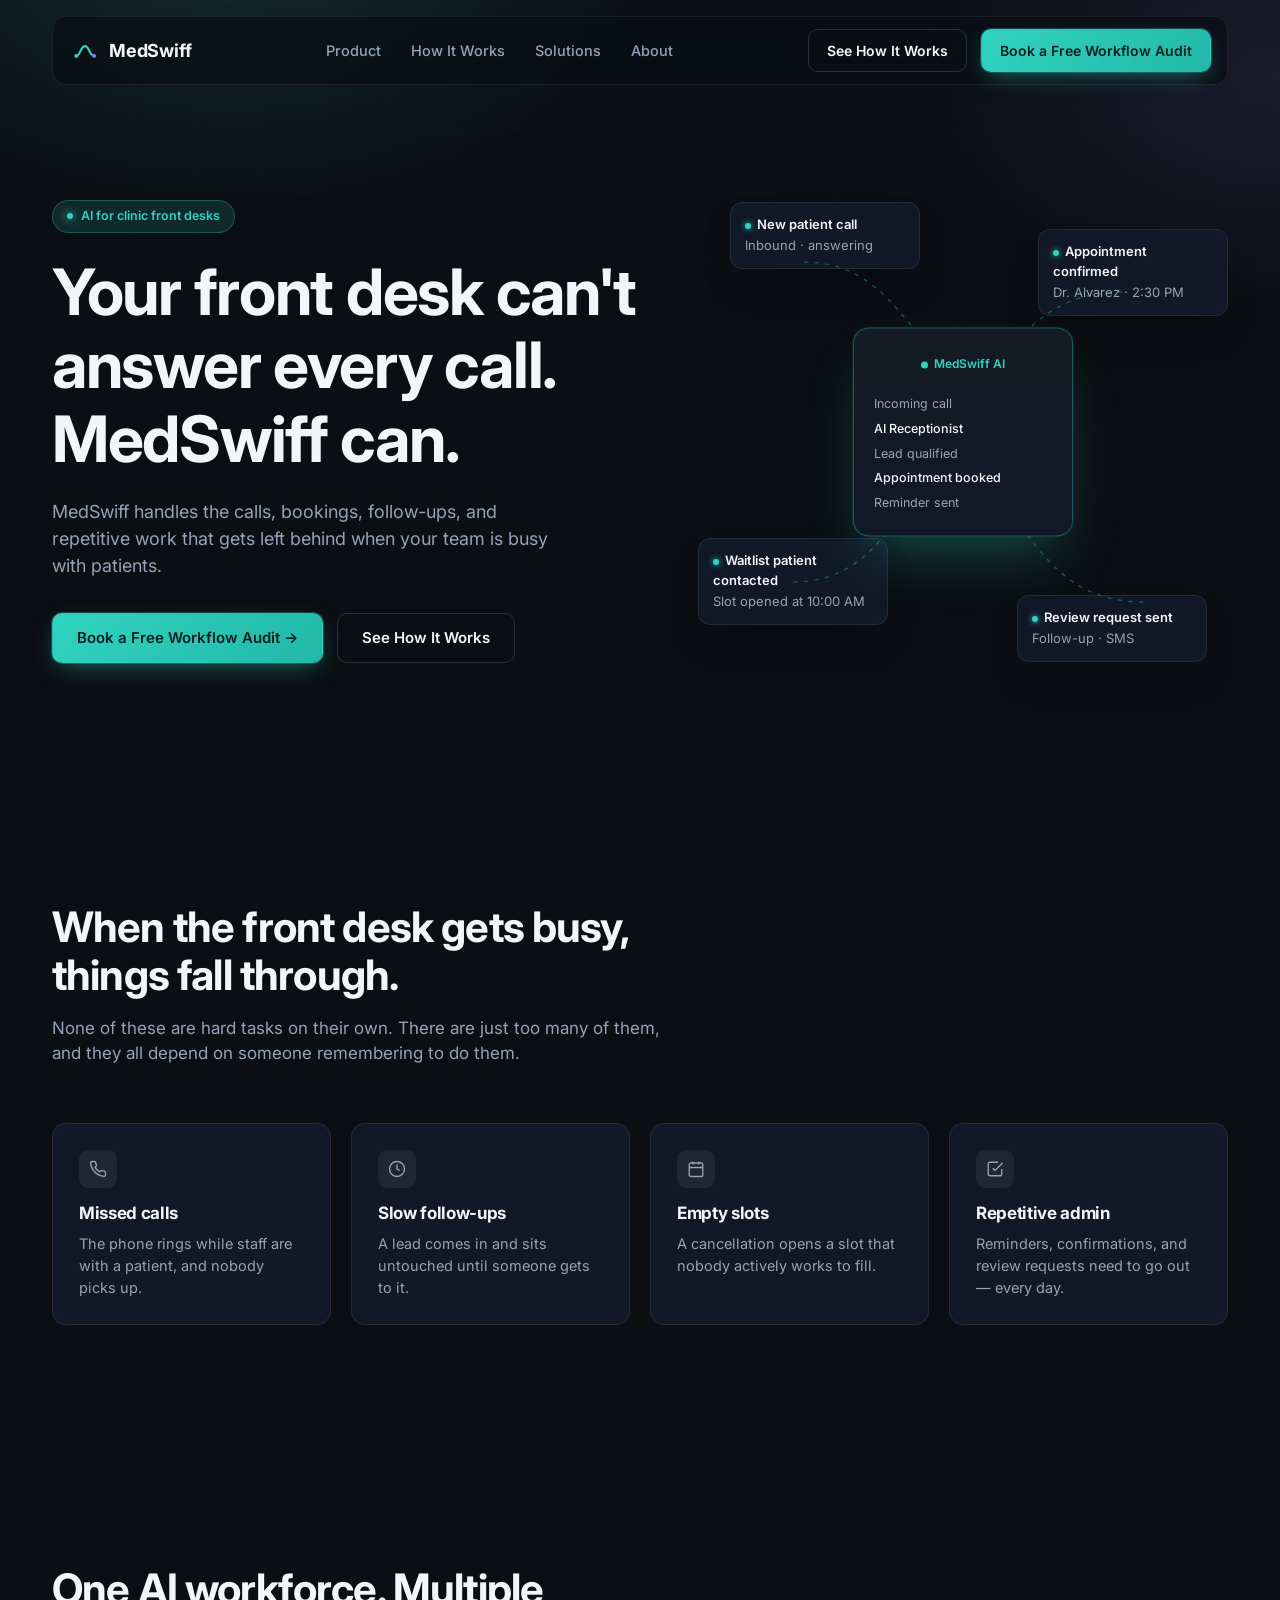
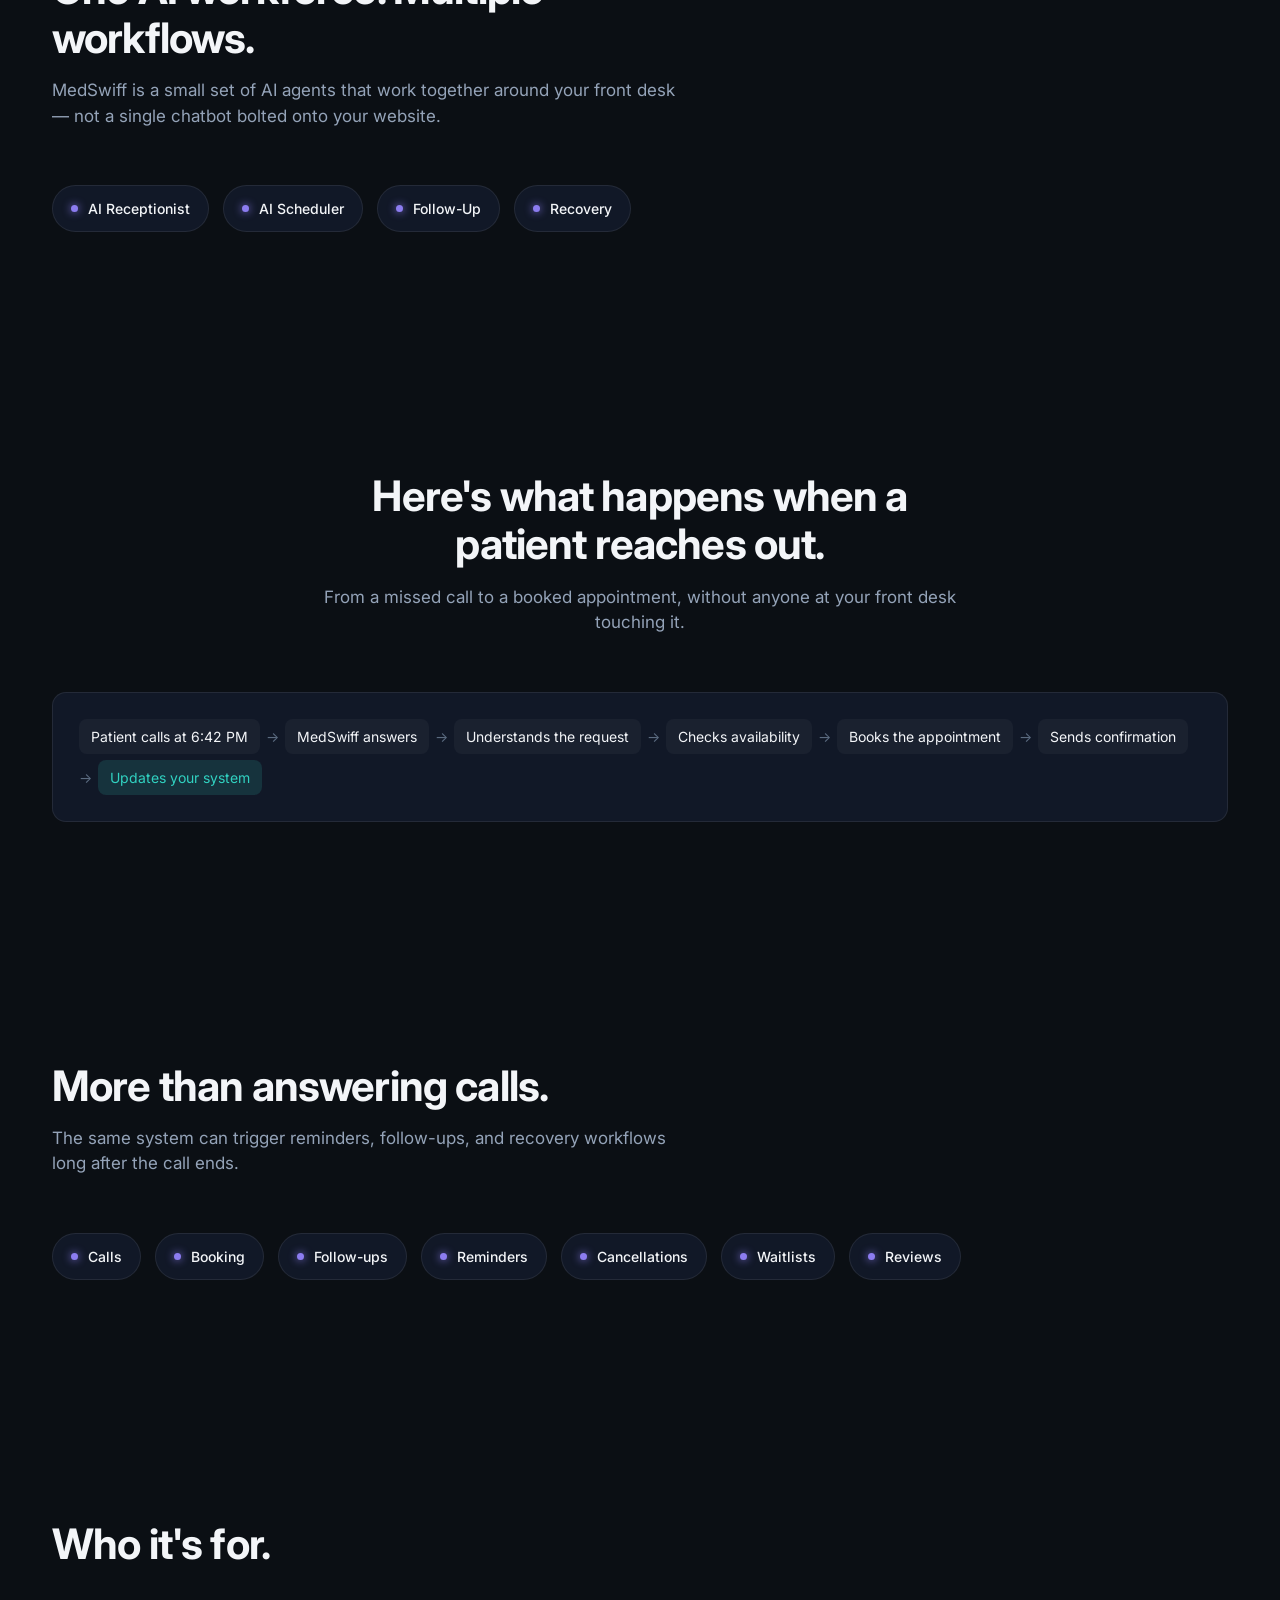
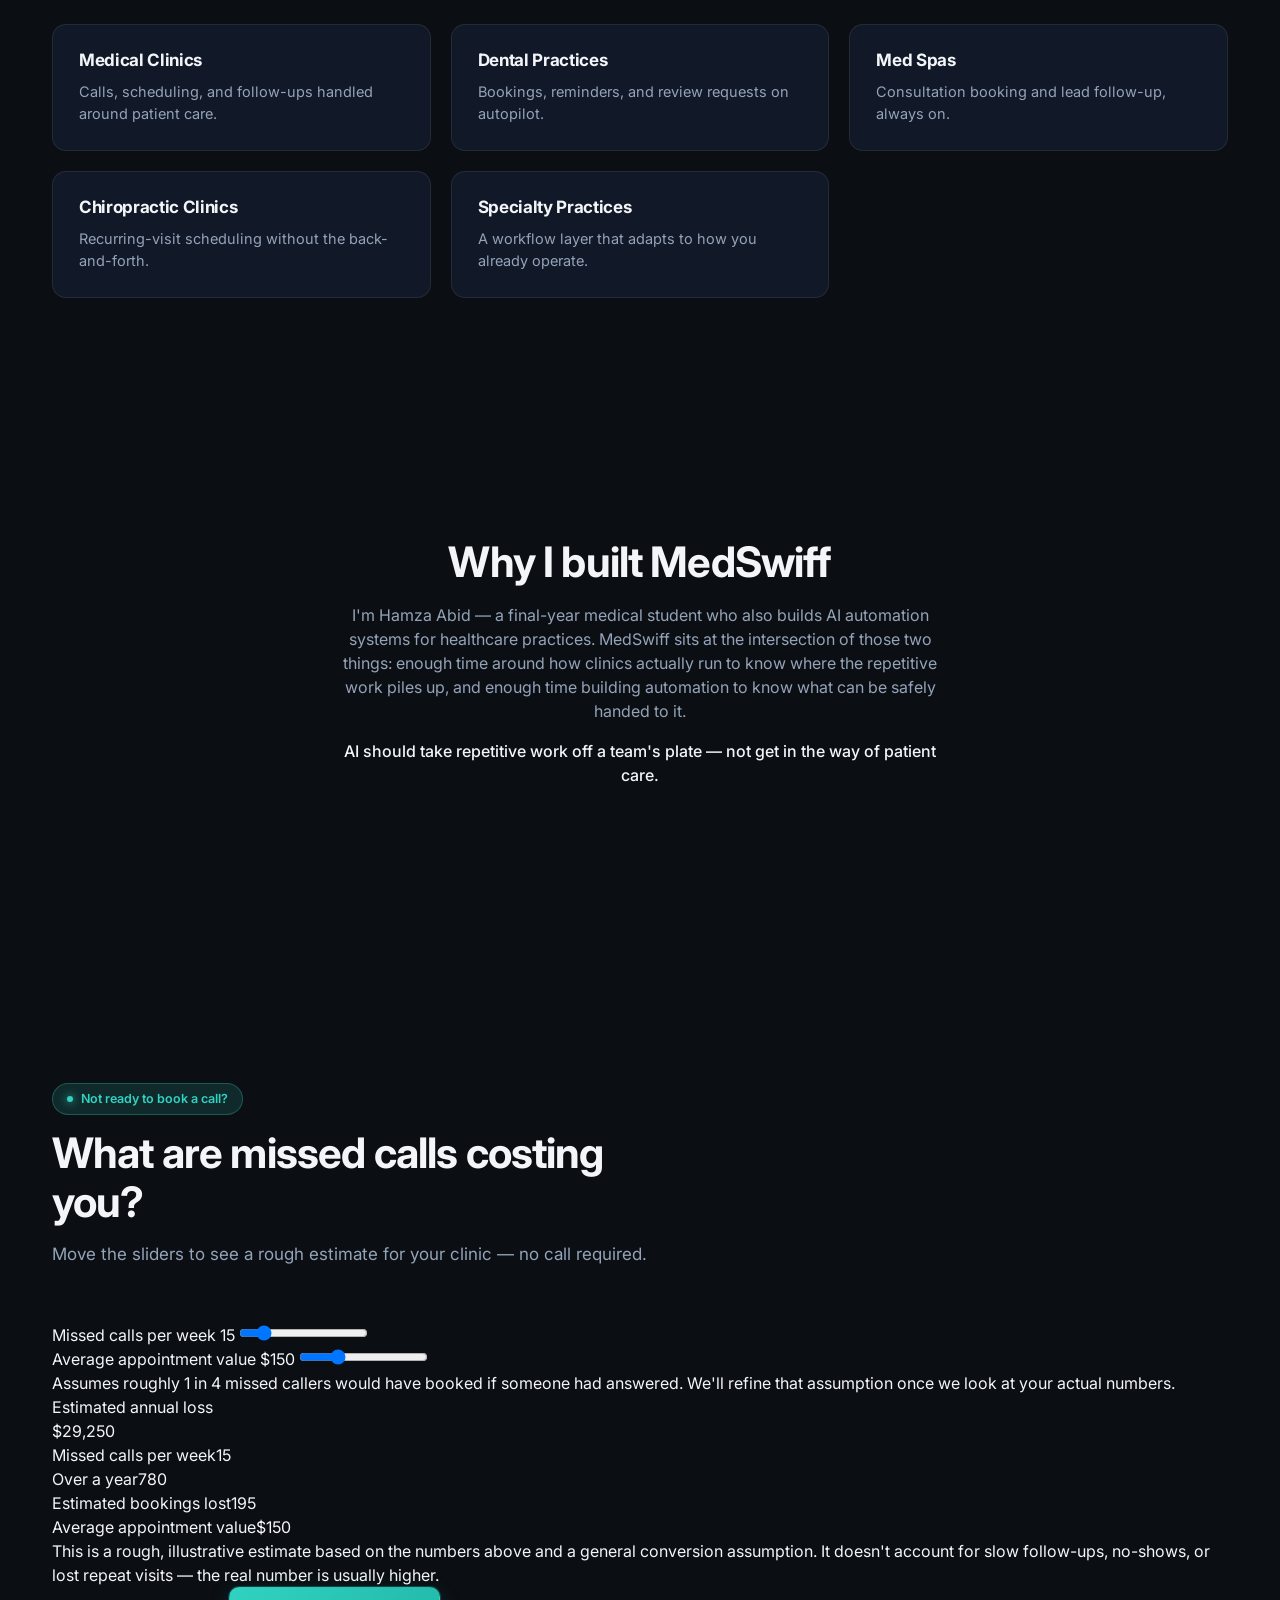
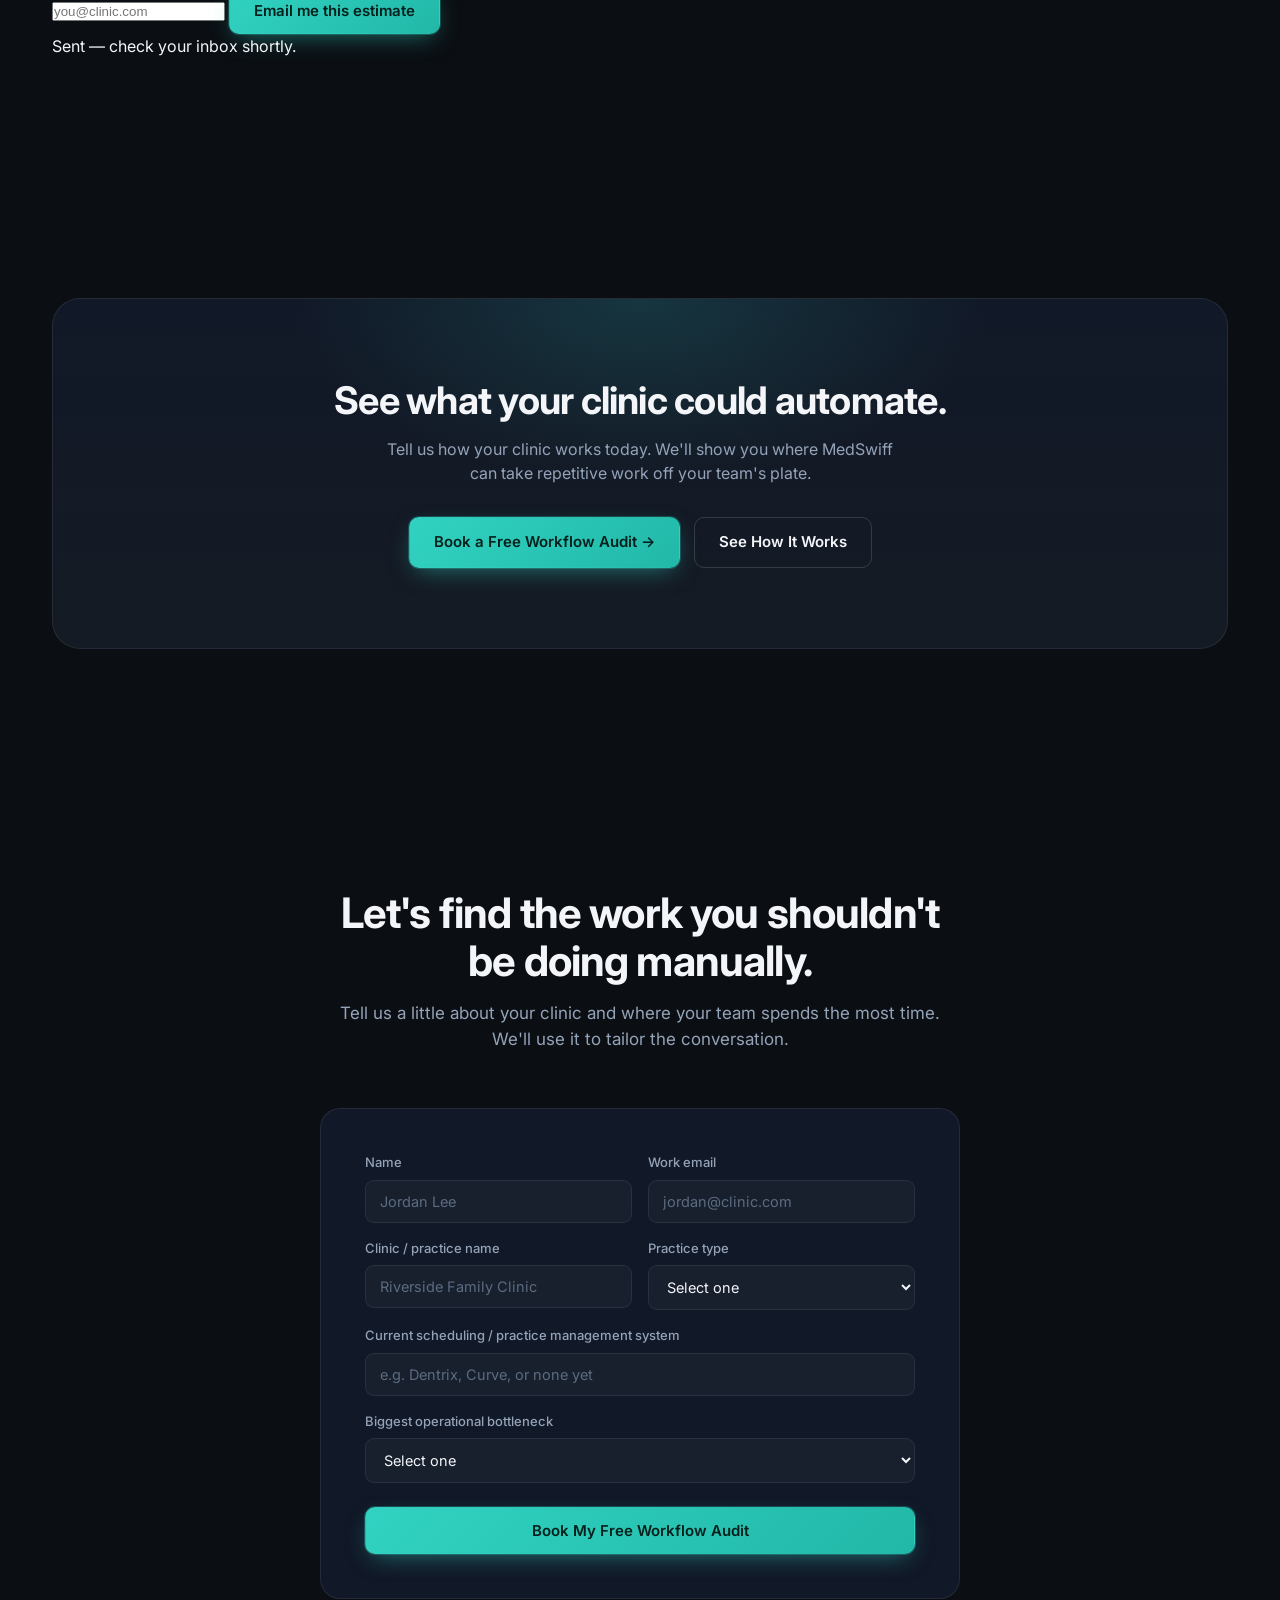
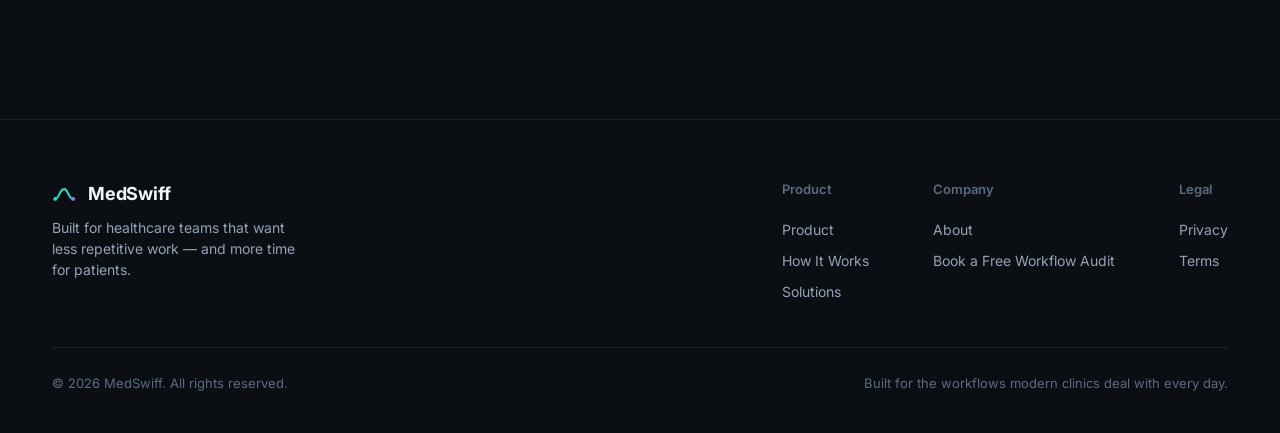
==== commit fed4fbd6: "new webpage wording" ====
--- a/files/index.html
+++ b/files/index.html
@@ -4,9 +4,9 @@
 <meta charset="UTF-8">
 <meta name="viewport" content="width=device-width, initial-scale=1.0">
 <title>MedSwiff — The AI Workforce for Modern Clinics</title>
-<meta name="description" content="MedSwiff automates calls, appointment scheduling, follow-ups, patient communication, and repetitive clinic workflows with AI.">
+<meta name="description" content="MedSwiff handles the calls, bookings, follow-ups, and repetitive front-desk work that falls through the cracks when your clinic gets busy.">
 <meta property="og:title" content="MedSwiff — The AI Workforce for Modern Clinics">
-<meta property="og:description" content="MedSwiff automates calls, appointment scheduling, follow-ups, patient communication, and repetitive clinic workflows with AI.">
+<meta property="og:description" content="MedSwiff handles the calls, bookings, follow-ups, and repetitive front-desk work that falls through the cracks when your clinic gets busy.">
 <meta property="og:type" content="website">
 <link rel="preconnect" href="https://fonts.googleapis.com">
 <link rel="preconnect" href="https://fonts.gstatic.com" crossorigin>
@@ -34,15 +34,14 @@
         MedSwiff
       </a>
       <nav class="nav-links" aria-label="Primary">
-        <a href="#product">Product</a>
+        <a href="#solution">Product</a>
         <a href="#how-it-works">How It Works</a>
-        <a href="#solutions">Solutions</a>
-        <a href="#integrations">Integrations</a>
-        <a href="#pricing">Pricing</a>
+        <a href="#who-its-for">Solutions</a>
+        <a href="#founder">About</a>
       </nav>
       <div class="nav-cta">
         <a href="#demo" class="btn btn-ghost" style="padding:10px 18px; font-size:14px;">See How It Works</a>
-        <a href="#demo" class="btn btn-primary" style="padding:10px 18px; font-size:14px;">Book a Demo</a>
+        <a href="#demo" class="btn btn-primary" style="padding:10px 18px; font-size:14px;">Book a Free Workflow Audit</a>
         <button class="menu-toggle" id="menuToggle" aria-label="Open menu" aria-expanded="false">
           <svg viewBox="0 0 24 24" fill="none" stroke="currentColor" stroke-width="2"><line x1="3" y1="6" x2="21" y2="6"/><line x1="3" y1="12" x2="21" y2="12"/><line x1="3" y1="18" x2="21" y2="18"/></svg>
         </button>
@@ -50,29 +49,28 @@
     </div>
   </div>
   <div class="mobile-menu" id="mobileMenu">
-    <a href="#product">Product</a>
+    <a href="#solution">Product</a>
     <a href="#how-it-works">How It Works</a>
-    <a href="#solutions">Solutions</a>
-    <a href="#integrations">Integrations</a>
-    <a href="#pricing">Pricing</a>
-    <a href="#demo" style="color:var(--teal); font-weight:600;">Book a Demo</a>
+    <a href="#who-its-for">Solutions</a>
+    <a href="#founder">About</a>
+    <a href="#demo" style="color:var(--teal); font-weight:600;">Book a Free Workflow Audit</a>
   </div>
 </header>
 
 <main id="top">
 
-  <!-- HERO -->
+  <!-- 1. HERO -->
   <section class="hero">
     <div class="grid-pattern" aria-hidden="true"></div>
     <div class="bg-fade" aria-hidden="true"></div>
     <div class="container hero-grid">
       <div>
-        <span class="eyebrow"><span class="dot"></span>AI-powered clinic operations</span>
-        <h1>The AI workforce for modern clinics</h1>
-        <p class="lede">MedSwiff handles the calls, bookings, follow-ups, and repetitive workflows that keep your clinic staff busy — so your team can focus on patients.</p>
+        <span class="eyebrow"><span class="dot"></span>AI for clinic front desks</span>
+        <h1>Your front desk can't answer every call. MedSwiff can.</h1>
+        <p class="lede">MedSwiff handles the calls, bookings, follow-ups, and repetitive work that gets left behind when your team is busy with patients.</p>
         <div class="hero-ctas">
-          <a href="#demo" class="btn btn-primary">Book a Demo →</a>
-          <a href="#product" class="btn btn-ghost">See How It Works</a>
+          <a href="#demo" class="btn btn-primary">Book a Free Workflow Audit →</a>
+          <a href="#solution" class="btn btn-ghost">See How It Works</a>
         </div>
       </div>
       <div class="hero-visual" aria-hidden="true">
@@ -100,419 +98,178 @@
     </div>
   </section>
 
-  <!-- PROBLEM -->
+  <!-- 2. THE PROBLEM -->
   <section id="problem">
     <div class="container">
       <div class="section-head reveal">
-        <h2>Your front desk shouldn't have to do everything manually.</h2>
-        <p>Clinics deal with repetitive operational work every day — and it adds up faster than most teams can keep up with.</p>
+        <h2>When the front desk gets busy, things fall through.</h2>
+        <p>None of these are hard tasks on their own. There are just too many of them, and they all depend on someone remembering to do them.</p>
       </div>
       <div class="grid grid-4 reveal">
         <div class="card problem-card">
           <div class="card-icon"><svg viewBox="0 0 24 24" fill="none" stroke="currentColor" stroke-width="1.8"><path d="M22 16.92v3a2 2 0 0 1-2.18 2 19.79 19.79 0 0 1-8.63-3.07 19.5 19.5 0 0 1-6-6 19.79 19.79 0 0 1-3.07-8.67A2 2 0 0 1 4.11 2h3a2 2 0 0 1 2 1.72c.127.96.361 1.903.7 2.81a2 2 0 0 1-.45 2.11L8.09 9.91a16 16 0 0 0 6 6l1.27-1.27a2 2 0 0 1 2.11-.45c.907.339 1.85.573 2.81.7A2 2 0 0 1 22 16.92z"/></svg></div>
-          <h3>Too many calls</h3>
-          <p>Patients call to ask questions, check availability, book appointments, reschedule, cancel, and follow up.</p>
+          <h3>Missed calls</h3>
+          <p>The phone rings while staff are with a patient, and nobody picks up.</p>
         </div>
         <div class="card problem-card">
           <div class="card-icon"><svg viewBox="0 0 24 24" fill="none" stroke="currentColor" stroke-width="1.8"><circle cx="12" cy="12" r="10"/><path d="M12 6v6l4 2"/></svg></div>
-          <h3>Missed opportunities</h3>
-          <p>Calls and inquiries can arrive when staff are busy, after hours, or unavailable.</p>
+          <h3>Slow follow-ups</h3>
+          <p>A lead comes in and sits untouched until someone gets to it.</p>
         </div>
         <div class="card problem-card">
           <div class="card-icon"><svg viewBox="0 0 24 24" fill="none" stroke="currentColor" stroke-width="1.8"><rect x="3" y="4" width="18" height="18" rx="2"/><path d="M16 2v4M8 2v4M3 10h18"/></svg></div>
-          <h3>No-shows &amp; cancellations</h3>
-          <p>Empty appointment slots create lost opportunities and wasted capacity.</p>
+          <h3>Empty slots</h3>
+          <p>A cancellation opens a slot that nobody actively works to fill.</p>
         </div>
         <div class="card problem-card">
           <div class="card-icon"><svg viewBox="0 0 24 24" fill="none" stroke="currentColor" stroke-width="1.8"><path d="M9 11l3 3L22 4"/><path d="M21 12v7a2 2 0 0 1-2 2H5a2 2 0 0 1-2-2V5a2 2 0 0 1 2-2h11"/></svg></div>
           <h3>Repetitive admin</h3>
-          <p>Staff spend time on reminders, follow-ups, confirmations, reviews, and other repetitive tasks.</p>
-        </div>
-      </div>
-    </div>
-  </section>
-
-  <!-- INTRODUCE MEDSWIFF -->
-  <section id="product">
+          <p>Reminders, confirmations, and review requests need to go out — every day.</p>
+        </div>
+      </div>
+    </div>
+  </section>
+
+  <!-- 3. THE SOLUTION -->
+  <section id="solution">
     <div class="container">
       <div class="section-head reveal">
-        <h2>Meet the AI workforce behind your front desk.</h2>
-        <p>MedSwiff combines AI voice agents, AI assistants, and workflow automation to handle repetitive clinic operations — from the first patient interaction to post-appointment follow-up.</p>
+        <h2>One AI workforce. Multiple workflows.</h2>
+        <p>MedSwiff is a small set of AI agents that work together around your front desk — not a single chatbot bolted onto your website.</p>
       </div>
       <div class="workforce-strip reveal">
         <div class="wf-pill"><span class="dot"></span>AI Receptionist</div>
         <div class="wf-pill"><span class="dot"></span>AI Scheduler</div>
-        <div class="wf-pill"><span class="dot"></span>Follow-up Agent</div>
-        <div class="wf-pill"><span class="dot"></span>Patient Communication</div>
-        <div class="wf-pill"><span class="dot"></span>Recovery Automation</div>
-        <div class="wf-pill"><span class="dot"></span>Review Assistant</div>
-      </div>
-    </div>
-  </section>
-
-  <!-- CORE FEATURES -->
+        <div class="wf-pill"><span class="dot"></span>Follow-Up</div>
+        <div class="wf-pill"><span class="dot"></span>Recovery</div>
+      </div>
+    </div>
+  </section>
+
+  <!-- 4. HOW IT WORKS -->
+  <section id="how-it-works">
+    <div class="container">
+      <div class="section-head center reveal" style="margin-left:auto; margin-right:auto;">
+        <h2>Here's what happens when a patient reaches out.</h2>
+        <p>From a missed call to a booked appointment, without anyone at your front desk touching it.</p>
+      </div>
+      <div class="card reveal">
+        <div class="chain" style="font-size:14px;">
+          <span class="step">Patient calls at 6:42 PM</span><span class="arrow">→</span>
+          <span class="step">MedSwiff answers</span><span class="arrow">→</span>
+          <span class="step">Understands the request</span><span class="arrow">→</span>
+          <span class="step">Checks availability</span><span class="arrow">→</span>
+          <span class="step">Books the appointment</span><span class="arrow">→</span>
+          <span class="step">Sends confirmation</span><span class="arrow">→</span>
+          <span class="step" style="background:var(--teal-dim); color:var(--teal);">Updates your system</span>
+        </div>
+      </div>
+    </div>
+  </section>
+
+  <!-- 5. WHAT IT CAN AUTOMATE -->
   <section>
     <div class="container">
       <div class="section-head reveal">
-        <h2>One workforce. Every workflow.</h2>
-        <p>Six connected capabilities that work together as a single platform, not six separate tools.</p>
-      </div>
-
-      <div class="feature-row reveal">
-        <div>
-          <span class="feature-num">01 · AI Receptionist</span>
-          <h3>Answers calls the way your front desk would want to.</h3>
-          <p>Handles common questions, collects patient information, and routes conversations to your team when human assistance is needed.</p>
-        </div>
-        <div class="feature-visual">
-          <div class="mini-header"><span>Incoming call</span><span class="mini-status"><span class="pulse-sm"></span>Live · 02:14</span></div>
-          <div class="call-line"><div class="avatar"></div><div><div style="color:var(--text-1); font-weight:500;">New Patient</div><div style="color:var(--text-3); font-size:12px;">AI handling call</div></div></div>
-          <div class="lead-field"><span>Status</span><span style="color:var(--teal);">In progress</span></div>
-          <div class="lead-field"><span>Channel</span><span>Inbound call</span></div>
-        </div>
-      </div>
-
-      <div class="feature-row reverse reveal">
-        <div>
-          <span class="feature-num">02 · Lead Qualification</span>
-          <h3>Turns inquiries into organized, actionable information.</h3>
-          <p>Automatically collects and organizes information from prospective patients and identifies what they need before a human ever steps in.</p>
-        </div>
-        <div class="feature-visual">
-          <div class="lead-field"><span>Name</span><span>J. Marín</span></div>
-          <div class="lead-field"><span>Treatment</span><span>Consultation</span></div>
-          <div class="lead-field"><span>Insurance</span><span>Provided</span></div>
-          <div class="lead-field"><span>Preferred time</span><span>Weekday mornings</span></div>
-          <div class="lead-field"><span>Status</span><span style="color:var(--teal); font-weight:600;">Qualified</span></div>
-        </div>
-      </div>
-
-      <div class="feature-row reveal">
-        <div>
-          <span class="feature-num">03 · Appointment Booking</span>
-          <h3>Books appointments without staff coordinating every step.</h3>
-          <p>Checks availability and helps patients book appointments directly, matching real openings on your calendar.</p>
-        </div>
-        <div class="feature-visual">
-          <div class="mini-header"><span>Available slots · Thursday</span></div>
-          <div class="cal-grid">
-            <div class="cal-slot">9:00</div><div class="cal-slot">9:30</div><div class="cal-slot selected">10:00</div><div class="cal-slot">10:30</div><div class="cal-slot">11:00</div>
-          </div>
-          <div class="lead-field" style="margin-top:16px;"><span>Status</span><span style="color:var(--teal); font-weight:600;">Appointment confirmed</span></div>
-        </div>
-      </div>
-
-      <div class="feature-row reverse reveal">
-        <div>
-          <span class="feature-num">04 · Follow-Ups &amp; Reminders</span>
-          <h3>Keeps patients on track without manual outreach.</h3>
-          <p>Automatically sends appointment confirmations, reminders, follow-ups, and other patient communications on schedule.</p>
-        </div>
-        <div class="feature-visual">
-          <div class="tl-item"><div class="tl-dot"></div><div><div class="tl-label">Appointment booked</div><div class="tl-sub">Just now</div></div></div>
-          <div class="tl-item"><div class="tl-dot"></div><div><div class="tl-label">Confirmation sent</div><div class="tl-sub">Instant</div></div></div>
-          <div class="tl-item"><div class="tl-dot"></div><div><div class="tl-label">24-hour reminder</div><div class="tl-sub">Scheduled</div></div></div>
-          <div class="tl-item"><div class="tl-dot"></div><div><div class="tl-label">Post-visit follow-up</div><div class="tl-sub">Scheduled</div></div></div>
-        </div>
-      </div>
-
-      <div class="feature-row reveal">
-        <div>
-          <span class="feature-num">05 · No-Show &amp; Waitlist Recovery</span>
-          <h3>Fills the gaps a cancellation leaves behind.</h3>
-          <p>When an appointment is cancelled or a slot opens up, MedSwiff can work through the waitlist and reach out to appropriate patients.</p>
-        </div>
-        <div class="feature-visual">
-          <div class="chain">
-            <span class="step">Cancelled appointment</span><span class="arrow">→</span>
-            <span class="step">Waitlist</span><span class="arrow">→</span>
-            <span class="step">Patient contacted</span><span class="arrow">→</span>
-            <span class="step" style="background:var(--teal-dim); color:var(--teal);">Slot filled</span>
-          </div>
-        </div>
-      </div>
-
-      <div class="feature-row reverse reveal">
-        <div>
-          <span class="feature-num">06 · Reviews &amp; Reputation</span>
-          <h3>Asks for feedback at the right moment, automatically.</h3>
-          <p>After appropriate patient interactions, MedSwiff can automate review-request workflows so nothing depends on staff remembering to ask.</p>
-        </div>
-        <div class="feature-visual">
-          <div class="chain" style="margin-bottom:16px;">
-            <span class="step">Completed appointment</span><span class="arrow">→</span>
-            <span class="step">Review request</span>
-          </div>
-          <div class="stars">★ ★ ★ ★ ★</div>
-        </div>
-      </div>
-    </div>
-  </section>
-
-  <!-- HOW IT WORKS -->
-  <section id="how-it-works">
-    <div class="container">
-      <div class="section-head center reveal" style="margin-left:auto; margin-right:auto;">
-        <h2>From patient request to completed workflow.</h2>
-        <p>The same underlying flow handles every channel and every type of request.</p>
-      </div>
-      <div class="steps-row reveal">
-        <div class="step-item">
-          <div class="step-num">1</div>
-          <h4>Patient reaches out</h4>
-          <p>Call, inquiry, website interaction, or other supported channel.</p>
-        </div>
-        <div class="step-item">
-          <div class="step-num">2</div>
-          <h4>MedSwiff responds</h4>
-          <p>AI handles the initial interaction and gathers relevant information.</p>
-        </div>
-        <div class="step-item">
-          <div class="step-num">3</div>
-          <h4>The workflow runs</h4>
-          <p>Qualifies leads, checks availability, schedules appointments, sends reminders, and updates your systems.</p>
-        </div>
-        <div class="step-item">
-          <div class="step-num">4</div>
-          <h4>Your team stays in control</h4>
-          <p>Conversations and tasks escalate to staff whenever human involvement is appropriate.</p>
-        </div>
-      </div>
-    </div>
-  </section>
-
-  <!-- USE CASES -->
-  <section id="solutions">
+        <h2>More than answering calls.</h2>
+        <p>The same system can trigger reminders, follow-ups, and recovery workflows long after the call ends.</p>
+      </div>
+      <div class="workforce-strip reveal">
+        <div class="wf-pill"><span class="dot"></span>Calls</div>
+        <div class="wf-pill"><span class="dot"></span>Booking</div>
+        <div class="wf-pill"><span class="dot"></span>Follow-ups</div>
+        <div class="wf-pill"><span class="dot"></span>Reminders</div>
+        <div class="wf-pill"><span class="dot"></span>Cancellations</div>
+        <div class="wf-pill"><span class="dot"></span>Waitlists</div>
+        <div class="wf-pill"><span class="dot"></span>Reviews</div>
+      </div>
+    </div>
+  </section>
+
+  <!-- 6. WHO IT'S FOR -->
+  <section id="who-its-for">
     <div class="container">
       <div class="section-head reveal">
-        <h2>Built for modern healthcare practices.</h2>
-        <p>The same workforce adapts to how each type of practice actually operates.</p>
-      </div>
-      <div class="tabs reveal" role="tablist" aria-label="Use cases">
-        <button class="tab-btn active" data-tab="medical" role="tab" aria-selected="true">Medical Clinics</button>
-        <button class="tab-btn" data-tab="dental" role="tab" aria-selected="false">Dental Practices</button>
-        <button class="tab-btn" data-tab="spa" role="tab" aria-selected="false">Med Spas</button>
-        <button class="tab-btn" data-tab="chiro" role="tab" aria-selected="false">Chiropractic Clinics</button>
-      </div>
-      <div class="tab-panel active" id="tab-medical">
-        <div>
-          <p>Patient calls, scheduling, follow-ups, FAQs, reminders, and administrative workflows — handled without pulling staff away from patients in the room.</p>
-          <ul>
-            <li><svg viewBox="0 0 24 24" fill="none" stroke="currentColor" stroke-width="2"><polyline points="20 6 9 17 4 12"/></svg>Inbound call handling</li>
-            <li><svg viewBox="0 0 24 24" fill="none" stroke="currentColor" stroke-width="2"><polyline points="20 6 9 17 4 12"/></svg>Appointment scheduling</li>
-            <li><svg viewBox="0 0 24 24" fill="none" stroke="currentColor" stroke-width="2"><polyline points="20 6 9 17 4 12"/></svg>Reminders &amp; follow-ups</li>
-          </ul>
-        </div>
-        <div class="tab-visual"><div class="glow" style="background:var(--teal); top:10%; left:10%;"></div></div>
-      </div>
-      <div class="tab-panel" id="tab-dental">
-        <div>
-          <p>Appointment booking, cancellations, reminders, treatment inquiries, patient follow-ups, and review requests for busy dental schedules.</p>
-          <ul>
-            <li><svg viewBox="0 0 24 24" fill="none" stroke="currentColor" stroke-width="2"><polyline points="20 6 9 17 4 12"/></svg>Treatment inquiry handling</li>
-            <li><svg viewBox="0 0 24 24" fill="none" stroke="currentColor" stroke-width="2"><polyline points="20 6 9 17 4 12"/></svg>Cancellation recovery</li>
-            <li><svg viewBox="0 0 24 24" fill="none" stroke="currentColor" stroke-width="2"><polyline points="20 6 9 17 4 12"/></svg>Review requests</li>
-          </ul>
-        </div>
-        <div class="tab-visual"><div class="glow" style="background:var(--purple); top:10%; right:10%;"></div></div>
-      </div>
-      <div class="tab-panel" id="tab-spa">
-        <div>
-          <p>Lead qualification, consultation booking, reminders, follow-ups, and reactivation workflows built for consultation-driven practices.</p>
-          <ul>
-            <li><svg viewBox="0 0 24 24" fill="none" stroke="currentColor" stroke-width="2"><polyline points="20 6 9 17 4 12"/></svg>Consultation booking</li>
-            <li><svg viewBox="0 0 24 24" fill="none" stroke="currentColor" stroke-width="2"><polyline points="20 6 9 17 4 12"/></svg>Lead qualification</li>
-            <li><svg viewBox="0 0 24 24" fill="none" stroke="currentColor" stroke-width="2"><polyline points="20 6 9 17 4 12"/></svg>Reactivation outreach</li>
-          </ul>
-        </div>
-        <div class="tab-visual"><div class="glow" style="background:var(--teal); bottom:10%; left:20%;"></div></div>
-      </div>
-      <div class="tab-panel" id="tab-chiro">
-        <div>
-          <p>Appointment scheduling, reminders, patient communication, and follow-up workflows for recurring-visit practices.</p>
-          <ul>
-            <li><svg viewBox="0 0 24 24" fill="none" stroke="currentColor" stroke-width="2"><polyline points="20 6 9 17 4 12"/></svg>Recurring visit scheduling</li>
-            <li><svg viewBox="0 0 24 24" fill="none" stroke="currentColor" stroke-width="2"><polyline points="20 6 9 17 4 12"/></svg>Patient communication</li>
-            <li><svg viewBox="0 0 24 24" fill="none" stroke="currentColor" stroke-width="2"><polyline points="20 6 9 17 4 12"/></svg>Follow-up workflows</li>
-          </ul>
-        </div>
-        <div class="tab-visual"><div class="glow" style="background:var(--purple); bottom:10%; right:20%;"></div></div>
-      </div>
-    </div>
-  </section>
-
-  <!-- INTEGRATIONS -->
-  <section id="integrations">
-    <div class="container">
-      <div class="section-head reveal">
-        <h2>Works with the systems your clinic already uses.</h2>
-        <p>MedSwiff is designed to connect with your existing tools rather than forcing your clinic to rebuild its entire workflow.</p>
-      </div>
-      <div class="grid grid-4 reveal">
-        <div class="card integration-card"><div class="card-icon"><svg viewBox="0 0 24 24" fill="none" stroke="currentColor" stroke-width="1.8"><rect x="3" y="4" width="18" height="18" rx="2"/><path d="M16 2v4M8 2v4M3 10h18"/></svg></div><h3>Calendar</h3><p>Sync availability and bookings in real time.</p></div>
-        <div class="card integration-card"><div class="card-icon purple"><svg viewBox="0 0 24 24" fill="none" stroke="currentColor" stroke-width="1.8"><circle cx="9" cy="7" r="4"/><path d="M2 21v-2a4 4 0 0 1 4-4h6a4 4 0 0 1 4 4v2"/></svg></div><h3>CRM</h3><p>Keep patient and lead records up to date.</p></div>
-        <div class="card integration-card"><div class="card-icon"><svg viewBox="0 0 24 24" fill="none" stroke="currentColor" stroke-width="1.8"><path d="M3 3h18v14H7l-4 4V3z"/></svg></div><h3>Practice Management</h3><p>Connect to how your clinic already runs.</p></div>
-        <div class="card integration-card"><div class="card-icon purple"><svg viewBox="0 0 24 24" fill="none" stroke="currentColor" stroke-width="1.8"><path d="M9 2h6a2 2 0 0 1 2 2v16a2 2 0 0 1-2 2H9a2 2 0 0 1-2-2V4a2 2 0 0 1 2-2z"/><path d="M12 18h.01"/></svg></div><h3>EHR</h3><p>Reference and update records where needed.</p></div>
-        <div class="card integration-card"><div class="card-icon"><svg viewBox="0 0 24 24" fill="none" stroke="currentColor" stroke-width="1.8"><path d="M21 15a2 2 0 0 1-2 2H7l-4 4V5a2 2 0 0 1 2-2h14a2 2 0 0 1 2 2z"/></svg></div><h3>Messaging</h3><p>Reach patients over SMS or chat.</p></div>
-        <div class="card integration-card"><div class="card-icon purple"><svg viewBox="0 0 24 24" fill="none" stroke="currentColor" stroke-width="1.8"><rect x="1" y="4" width="22" height="16" rx="2"/><line x1="1" y1="10" x2="23" y2="10"/></svg></div><h3>Payments</h3><p>Connect billing and payment workflows.</p></div>
-        <div class="card integration-card"><div class="card-icon"><svg viewBox="0 0 24 24" fill="none" stroke="currentColor" stroke-width="1.8"><path d="M4 20l6-16 4 10 3-6 3 12"/></svg></div><h3>Automation</h3><p>Trigger downstream tools and workflows.</p></div>
-        <div class="card integration-card"><div class="card-icon purple"><svg viewBox="0 0 24 24" fill="none" stroke="currentColor" stroke-width="1.8"><circle cx="12" cy="12" r="3"/><path d="M12 2v3M12 19v3M4.2 4.2l2.1 2.1M17.7 17.7l2.1 2.1M2 12h3M19 12h3M4.2 19.8l2.1-2.1M17.7 6.3l2.1-2.1"/></svg></div><h3>Webhooks</h3><p>Send events anywhere you need them.</p></div>
-      </div>
-    </div>
-  </section>
-
-  <!-- DASHBOARD -->
-  <section>
-    <div class="container">
-      <div class="section-head center reveal" style="margin-left:auto; margin-right:auto;">
-        <h2>One place to see what your AI workforce is doing.</h2>
-        <p>A conceptual view of how activity across your workforce comes together.</p>
-      </div>
-      <div class="dashboard-mock reveal">
-        <div class="dash-top">
-          <div class="dash-title">MedSwiff — Overview</div>
-          <div class="mini-status"><span class="pulse-sm"></span>Today's activity</div>
-        </div>
-        <div class="dash-stats">
-          <div class="dash-stat"><div class="num">18</div><div class="lbl">Calls handled</div></div>
-          <div class="dash-stat"><div class="num">7</div><div class="lbl">Appointments</div></div>
-          <div class="dash-stat"><div class="num">12</div><div class="lbl">Follow-ups</div></div>
-          <div class="dash-stat"><div class="num">24</div><div class="lbl">Tasks automated</div></div>
-        </div>
-        <div class="activity-item">
-          <div class="activity-icon"><svg viewBox="0 0 24 24" fill="none" stroke="currentColor" stroke-width="1.8"><path d="M22 16.92v3a2 2 0 0 1-2.18 2 19.79 19.79 0 0 1-8.63-3.07 19.5 19.5 0 0 1-6-6 19.79 19.79 0 0 1-3.07-8.67A2 2 0 0 1 4.11 2h3a2 2 0 0 1 2 1.72c.127.96.361 1.903.7 2.81a2 2 0 0 1-.45 2.11L8.09 9.91a16 16 0 0 0 6 6l1.27-1.27a2 2 0 0 1 2.11-.45c.907.339 1.85.573 2.81.7A2 2 0 0 1 22 16.92z"/></svg></div>
-          <div class="activity-text"><div class="at-title">AI Receptionist</div><div class="at-sub">Incoming call handled · New patient</div></div>
-          <div class="activity-time">2m ago</div>
-        </div>
-        <div class="activity-item">
-          <div class="activity-icon"><svg viewBox="0 0 24 24" fill="none" stroke="currentColor" stroke-width="1.8"><rect x="3" y="4" width="18" height="18" rx="2"/><path d="M16 2v4M8 2v4M3 10h18"/></svg></div>
-          <div class="activity-text"><div class="at-title">AI Scheduler</div><div class="at-sub">Appointment booked · Dr. Smith</div></div>
-          <div class="activity-time">14m ago</div>
-        </div>
-        <div class="activity-item">
-          <div class="activity-icon"><svg viewBox="0 0 24 24" fill="none" stroke="currentColor" stroke-width="1.8"><circle cx="12" cy="12" r="10"/><path d="M12 6v6l4 2"/></svg></div>
-          <div class="activity-text"><div class="at-title">Follow-up Agent</div><div class="at-sub">Reminder sent</div></div>
-          <div class="activity-time">33m ago</div>
-        </div>
-        <div class="activity-item">
-          <div class="activity-icon"><svg viewBox="0 0 24 24" fill="none" stroke="currentColor" stroke-width="1.8"><path d="M4 20l6-16 4 10 3-6 3 12"/></svg></div>
-          <div class="activity-text"><div class="at-title">Recovery Agent</div><div class="at-sub">Waitlist patient contacted</div></div>
-          <div class="activity-time">51m ago</div>
-        </div>
-      </div>
-    </div>
-  </section>
-
-  <!-- AUTOMATION WORKFLOWS -->
-  <section>
-    <div class="container">
-      <div class="section-head reveal">
-        <h2>Don't just automate conversations. Automate what happens next.</h2>
-        <p>MedSwiff is workflow automation with a voice, not a chatbot with a script.</p>
-      </div>
-      <div class="grid" style="gap:16px;">
-        <div class="card reveal">
-          <div class="chain">
-            <span class="step">Incoming call</span><span class="arrow">→</span>
-            <span class="step">Identify patient</span><span class="arrow">→</span>
-            <span class="step">Understand request</span><span class="arrow">→</span>
-            <span class="step">Check availability</span><span class="arrow">→</span>
-            <span class="step">Book appointment</span><span class="arrow">→</span>
-            <span class="step">Update system</span><span class="arrow">→</span>
-            <span class="step" style="background:var(--teal-dim); color:var(--teal);">Send confirmation</span>
-          </div>
-        </div>
-        <div class="card reveal">
-          <div class="chain">
-            <span class="step">Cancellation</span><span class="arrow">→</span>
-            <span class="step">Detect open slot</span><span class="arrow">→</span>
-            <span class="step">Check waitlist</span><span class="arrow">→</span>
-            <span class="step">Contact eligible patient</span><span class="arrow">→</span>
-            <span class="step">Confirm appointment</span><span class="arrow">→</span>
-            <span class="step" style="background:var(--teal-dim); color:var(--teal);">Update calendar</span>
-          </div>
-        </div>
-        <div class="card reveal">
-          <div class="chain">
-            <span class="step">Completed appointment</span><span class="arrow">→</span>
-            <span class="step">Trigger follow-up</span><span class="arrow">→</span>
-            <span class="step">Send message</span><span class="arrow">→</span>
-            <span class="step">Request review</span><span class="arrow">→</span>
-            <span class="step" style="background:var(--teal-dim); color:var(--teal);">Record outcome</span>
-          </div>
-        </div>
-      </div>
-    </div>
-  </section>
-
-  <!-- HUMAN HANDOFF -->
-  <section>
-    <div class="container">
-      <div class="section-head center reveal" style="margin-left:auto; margin-right:auto;">
-        <h2>AI when it can. Humans when they should.</h2>
-        <p>MedSwiff is designed to automate repetitive interactions while allowing clinics to route conversations and tasks to human staff when appropriate.</p>
-      </div>
-      <div class="handoff-flow reveal">
-        <div class="handoff-box"><div style="color:var(--teal); font-weight:600; margin-bottom:4px;">AI</div>Handles routine request</div>
-        <div class="handoff-arrow">→</div>
-        <div class="handoff-box">Needs human attention</div>
-        <div class="handoff-arrow">→</div>
-        <div class="handoff-box human"><div style="color:var(--purple); font-weight:600; margin-bottom:4px;">Staff</div>Takes over</div>
-      </div>
-    </div>
-  </section>
-
-  <!-- BENEFITS -->
-  <section>
-    <div class="container">
-      <div class="section-head reveal">
-        <h2>Give your team time back.</h2>
-      </div>
-      <div class="grid grid-4 reveal">
-        <div class="card"><div class="card-icon"><svg viewBox="0 0 24 24" fill="none" stroke="currentColor" stroke-width="1.8"><path d="M18 8A6 6 0 0 0 6 8c0 7-3 9-3 9h18s-3-2-3-9"/><path d="M13.73 21a2 2 0 0 1-3.46 0"/></svg></div><h3>Fewer interruptions</h3><p>Let AI handle repetitive calls and requests.</p></div>
-        <div class="card"><div class="card-icon purple"><svg viewBox="0 0 24 24" fill="none" stroke="currentColor" stroke-width="1.8"><circle cx="12" cy="12" r="10"/><path d="M12 6v6l4 2"/></svg></div><h3>Faster responses</h3><p>Patients receive assistance without waiting for staff availability.</p></div>
-        <div class="card"><div class="card-icon"><svg viewBox="0 0 24 24" fill="none" stroke="currentColor" stroke-width="1.8"><path d="M22 11.08V12a10 10 0 1 1-5.93-9.14"/><polyline points="22 4 12 14.01 9 11.01"/></svg></div><h3>Fewer missed opportunities</h3><p>Automate responses and follow-up workflows.</p></div>
-        <div class="card"><div class="card-icon purple"><svg viewBox="0 0 24 24" fill="none" stroke="currentColor" stroke-width="1.8"><path d="M3 3v18h18"/><path d="M7 15l4-4 3 3 5-6"/></svg></div><h3>More consistent operations</h3><p>Turn repetitive processes into structured workflows.</p></div>
-      </div>
-    </div>
-  </section>
-
-  <!-- WHO IT'S FOR -->
-  <section>
-    <div class="container">
-      <div class="section-head reveal">
-        <h2>For clinics that want to operate smarter.</h2>
+        <h2>Who it's for.</h2>
       </div>
       <div class="grid grid-3 reveal">
         <div class="card"><h3>Medical Clinics</h3><p>Calls, scheduling, and follow-ups handled around patient care.</p></div>
         <div class="card"><h3>Dental Practices</h3><p>Bookings, reminders, and review requests on autopilot.</p></div>
-        <div class="card"><h3>Med Spas</h3><p>Consultation booking and lead qualification, always on.</p></div>
+        <div class="card"><h3>Med Spas</h3><p>Consultation booking and lead follow-up, always on.</p></div>
         <div class="card"><h3>Chiropractic Clinics</h3><p>Recurring-visit scheduling without the back-and-forth.</p></div>
         <div class="card"><h3>Specialty Practices</h3><p>A workflow layer that adapts to how you already operate.</p></div>
       </div>
     </div>
   </section>
 
-  <!-- DEMO CTA -->
+  <!-- 7. FOUNDER -->
+  <section id="founder">
+    <div class="container">
+      <div class="section-head center reveal" style="margin-left:auto; margin-right:auto; max-width:600px;">
+        <h2>Why I built MedSwiff</h2>
+        <p style="font-size:16px;">I'm Hamza Abid — a final-year medical student who also builds AI automation systems for healthcare practices. MedSwiff sits at the intersection of those two things: enough time around how clinics actually run to know where the repetitive work piles up, and enough time building automation to know what can be safely handed to it.</p>
+        <p style="font-size:16px; margin-top:16px; color:var(--text-1); font-weight:500;">AI should take repetitive work off a team's plate — not get in the way of patient care.</p>
+      </div>
+    </div>
+  </section>
+
+  <!-- SOFT CONVERSION: MISSED-CALL COST ESTIMATOR -->
+  <section id="estimate">
+  <div class="container">
+    <div class="section-head reveal">
+      <span class="eyebrow" style="margin-bottom:14px;"><span class="dot"></span>Not ready to book a call?</span>
+      <h2>What are missed calls costing you?</h2>
+      <p>Move the sliders to see a rough estimate for your clinic — no call required.</p>
+    </div>
+    <div class="calc-wrap reveal">
+      <div class="calc-sliders">
+        <div class="calc-field">
+          <label>Missed calls per week <span id="calcCallsVal">15</span></label>
+          <input type="range" id="calcCalls" min="0" max="100" value="15" step="1">
+        </div>
+        <div class="calc-field">
+          <label>Average appointment value <span id="calcValueVal">$150</span></label>
+          <input type="range" id="calcValue" min="20" max="500" value="150" step="10">
+        </div>
+        <p class="calc-assumption">Assumes roughly 1 in 4 missed callers would have booked if someone had answered. We'll refine that assumption once we look at your actual numbers.</p>
+      </div>
+      <div class="calc-result-card">
+        <div class="calc-result-label">Estimated annual loss</div>
+        <div class="calc-result-number" id="calcResult">$29,250</div>
+        <div class="calc-breakdown-row"><span>Missed calls per week</span><span id="bdCalls">15</span></div>
+        <div class="calc-breakdown-row"><span>Over a year</span><span id="bdYear">780</span></div>
+        <div class="calc-breakdown-row"><span>Estimated bookings lost</span><span id="bdBookings">195</span></div>
+        <div class="calc-breakdown-row"><span>Average appointment value</span><span id="bdValue">$150</span></div>
+        <p class="calc-disclaimer">This is a rough, illustrative estimate based on the numbers above and a general conversion assumption. It doesn't account for slow follow-ups, no-shows, or lost repeat visits — the real number is usually higher.</p>
+        <form id="calcForm" class="calc-email-form">
+          <input type="email" id="calcEmail" placeholder="you@clinic.com" required>
+          <button type="submit" class="btn btn-primary">Email me this estimate</button>
+        </form>
+        <div class="calc-email-success" id="calcSuccess">Sent — check your inbox shortly.</div>
+      </div>
+    </div>
+  </div>
+  </section>
+
+  <!-- 8. FINAL CTA + FORM -->
   <section id="pricing">
     <div class="container">
       <div class="cta-section reveal">
         <h2>See what your clinic could automate.</h2>
-        <p>Tell us how your clinic works today. We'll show you where MedSwiff can fit into the workflow.</p>
+        <p>Tell us how your clinic works today. We'll show you where MedSwiff can take repetitive work off your team's plate.</p>
         <div class="cta-btns">
-          <a href="#demo" class="btn btn-primary">Book a Demo →</a>
-          <a href="#product" class="btn btn-ghost">See How It Works</a>
-        </div>
-      </div>
-    </div>
-  </section>
-
-  <!-- CONTACT / DEMO FORM -->
+          <a href="#demo" class="btn btn-primary">Book a Free Workflow Audit →</a>
+          <a href="#solution" class="btn btn-ghost">See How It Works</a>
+        </div>
+      </div>
+    </div>
+  </section>
+
   <section id="demo">
     <div class="container">
       <div class="section-head center reveal" style="margin-left:auto; margin-right:auto;">
-        <h2>Let's map your clinic's workflows.</h2>
-        <p>A few details help us tailor the demo to how your practice actually runs.</p>
+        <h2>Let's find the work you shouldn't be doing manually.</h2>
+        <p>Tell us a little about your clinic and where your team spends the most time. We'll use it to tailor the conversation.</p>
       </div>
       <div class="form-wrap reveal">
         <form id="demoForm" novalidate>
@@ -570,12 +327,12 @@
               <span class="err-msg">Please select an option.</span>
             </div>
           </div>
-          <button type="submit" class="btn btn-primary btn-block" style="margin-top:8px;">Request a Demo</button>
+          <button type="submit" class="btn btn-primary btn-block" style="margin-top:8px;">Book My Free Workflow Audit</button>
         </form>
         <div class="form-success" id="formSuccess">
           <div class="check"><svg viewBox="0 0 24 24" fill="none" stroke="currentColor" stroke-width="2" width="24" height="24"><polyline points="20 6 9 17 4 12"/></svg></div>
           <h3 style="margin-bottom:8px;">Request received</h3>
-          <p style="color:var(--text-2);">We'll follow up at the email you provided to schedule your demo.</p>
+          <p style="color:var(--text-2);">We'll follow up at the email you provided to schedule your audit.</p>
         </div>
       </div>
     </div>
@@ -595,19 +352,19 @@
           </svg>
           MedSwiff
         </div>
-        <p>The AI workforce for modern clinics.</p>
+        <p>Built for healthcare teams that want less repetitive work — and more time for patients.</p>
       </div>
       <div class="footer-cols">
         <div class="footer-col">
           <h5>Product</h5>
-          <a href="#product">Product</a>
+          <a href="#solution">Product</a>
           <a href="#how-it-works">How It Works</a>
-          <a href="#solutions">Solutions</a>
+          <a href="#who-its-for">Solutions</a>
         </div>
         <div class="footer-col">
           <h5>Company</h5>
-          <a href="#integrations">Integrations</a>
-          <a href="#demo">Book a Demo</a>
+          <a href="#founder">About</a>
+          <a href="#demo">Book a Free Workflow Audit</a>
         </div>
         <div class="footer-col">
           <h5>Legal</h5>
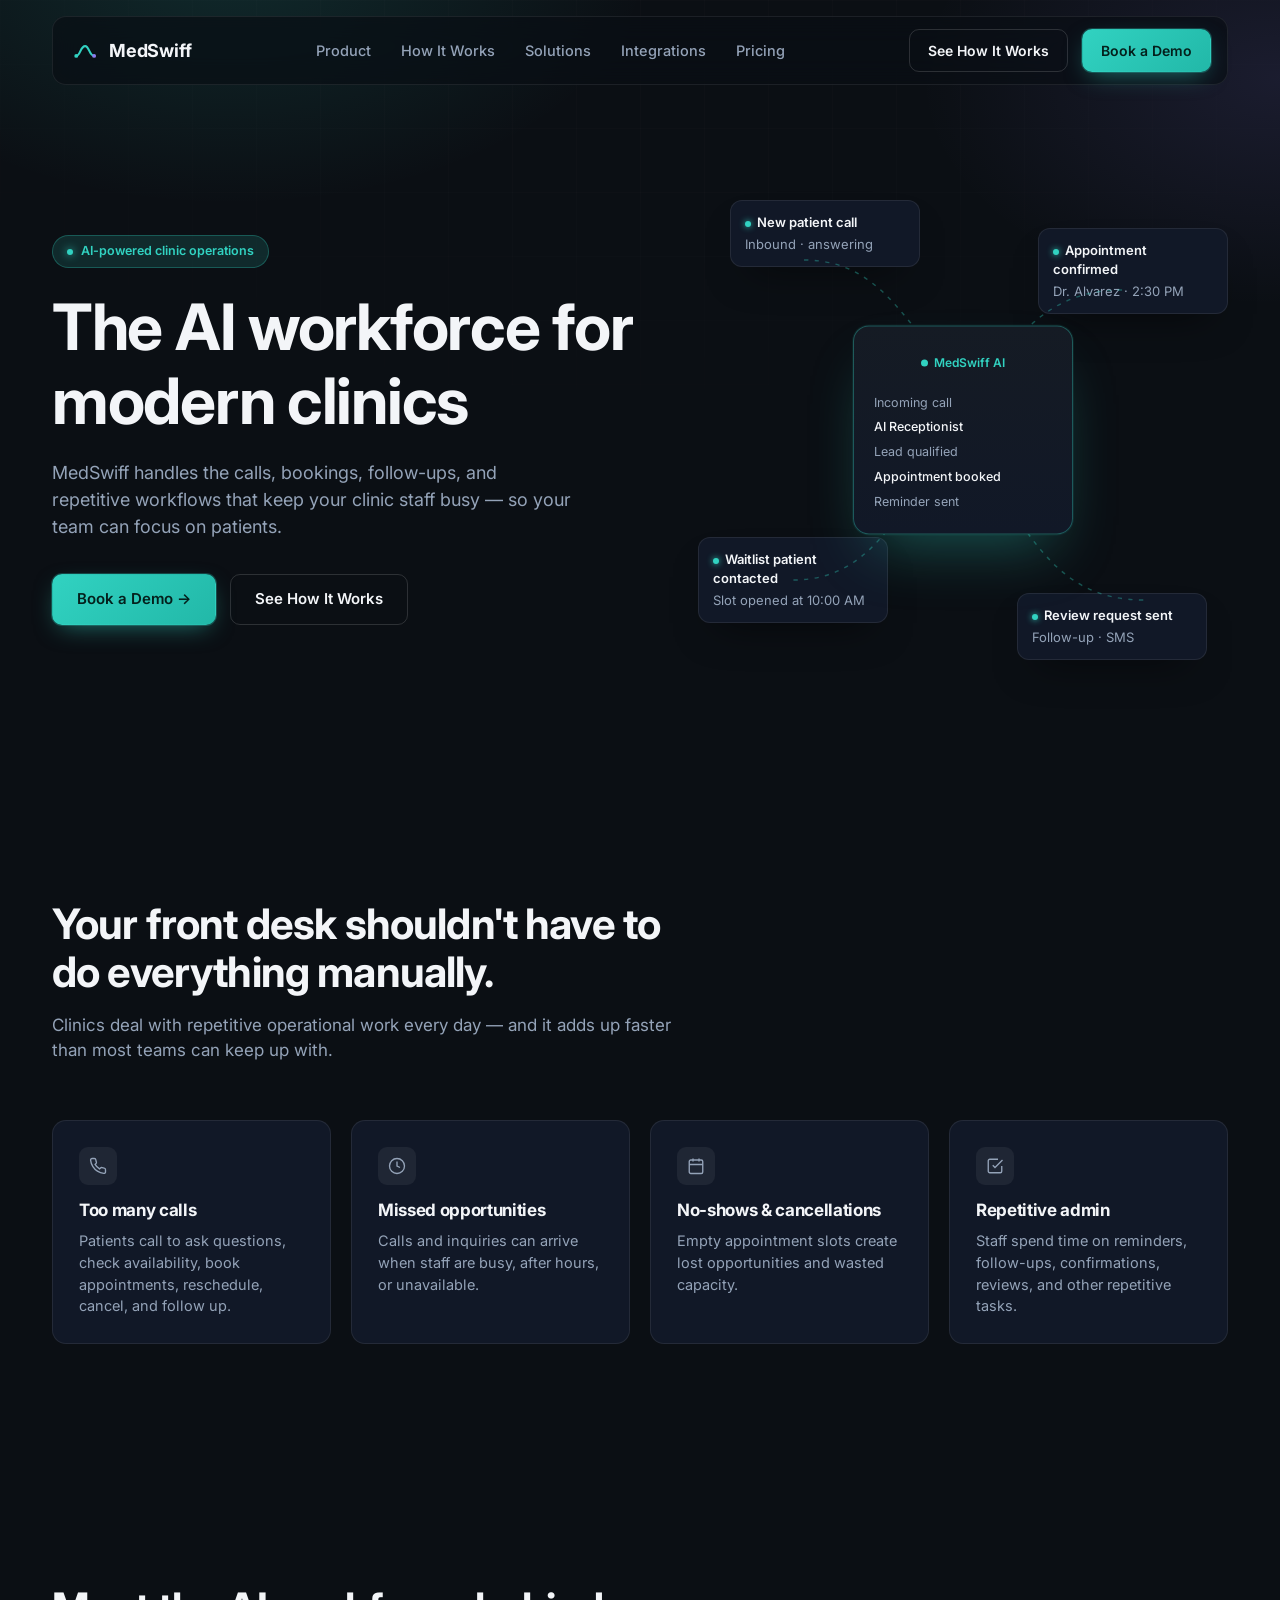
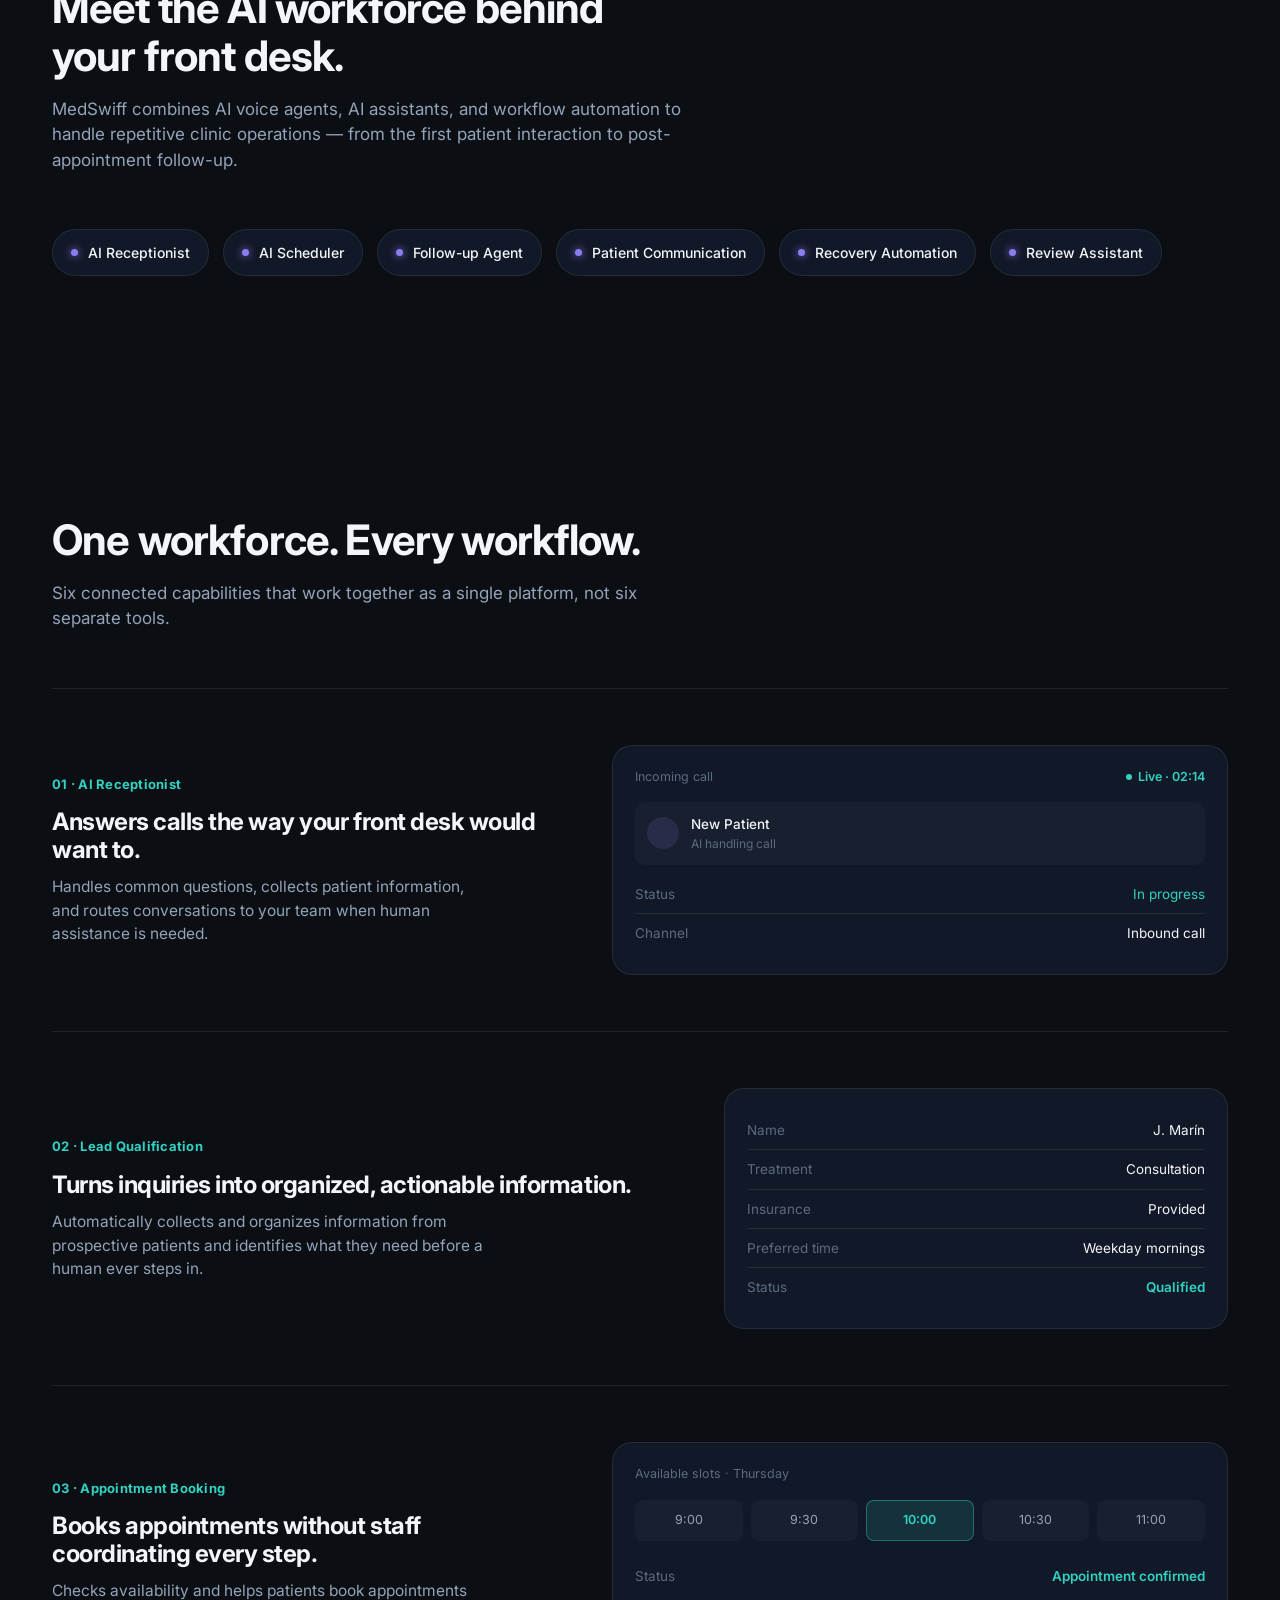
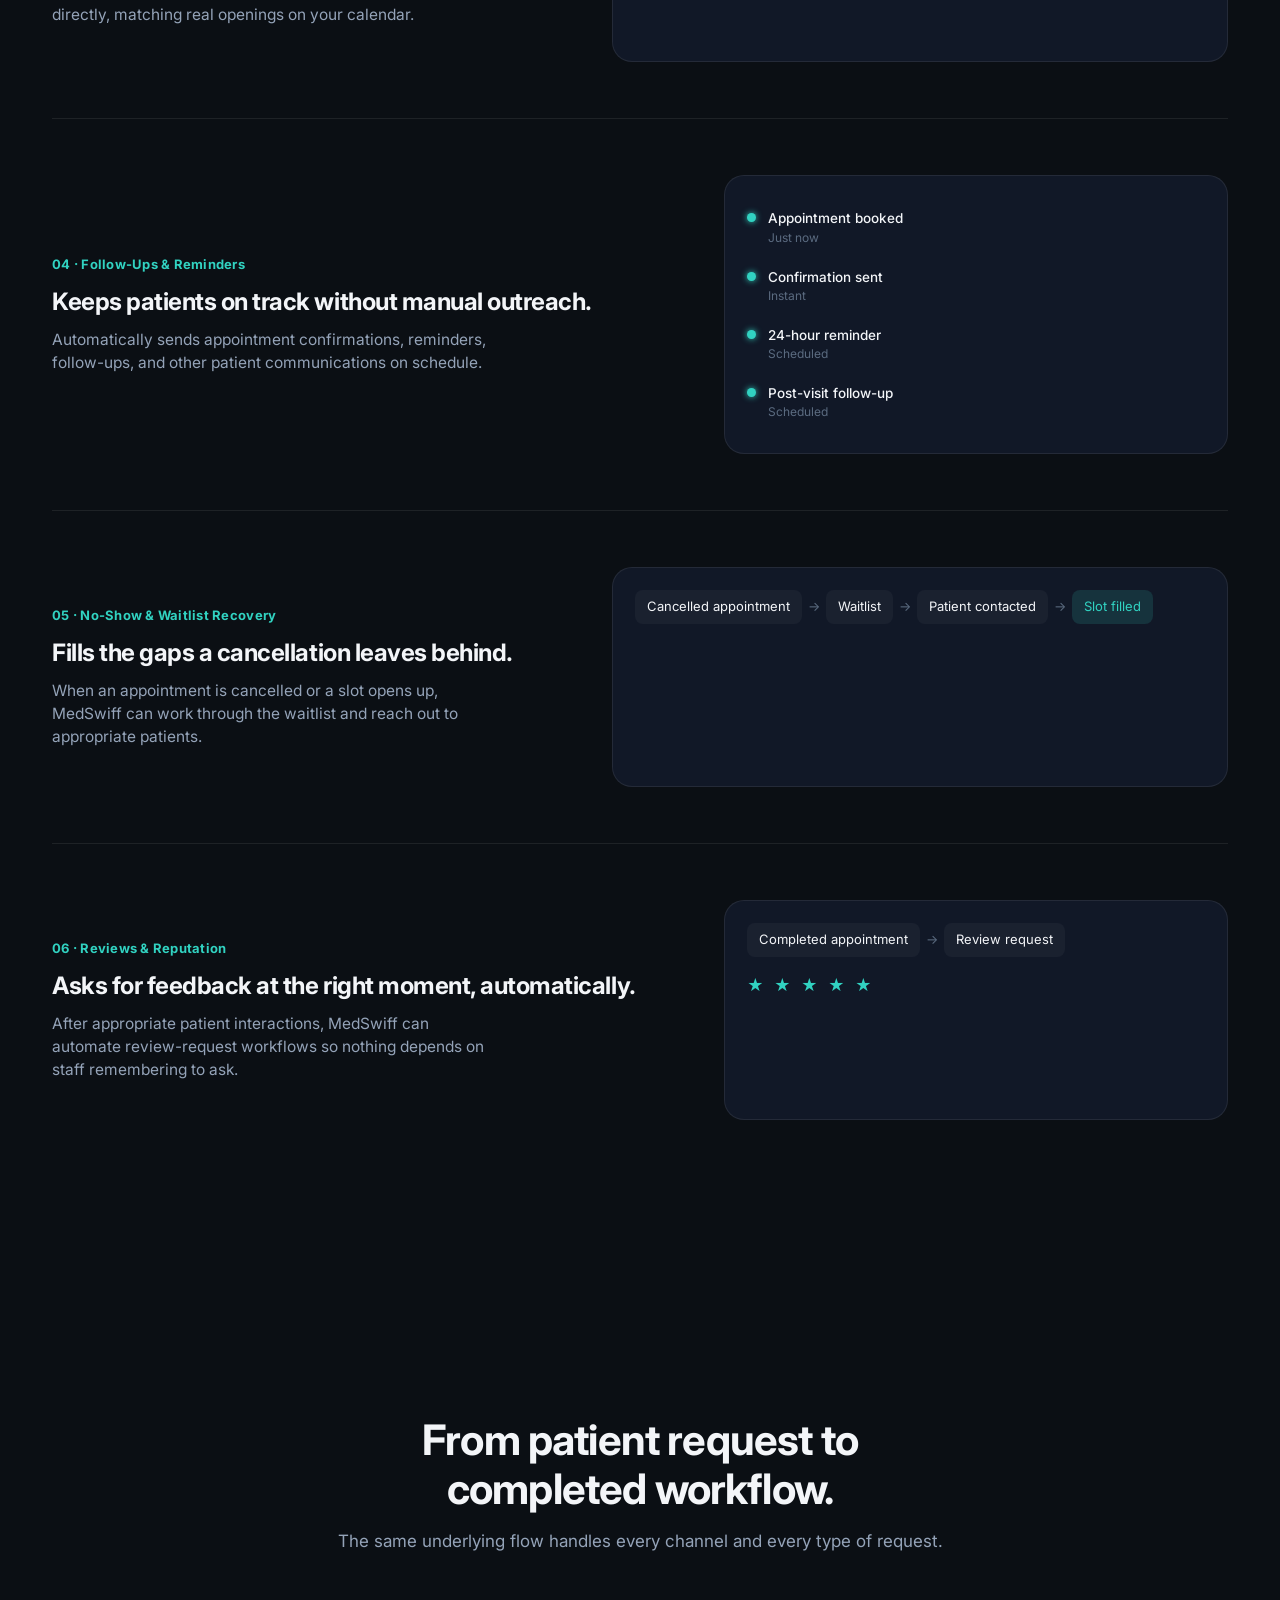
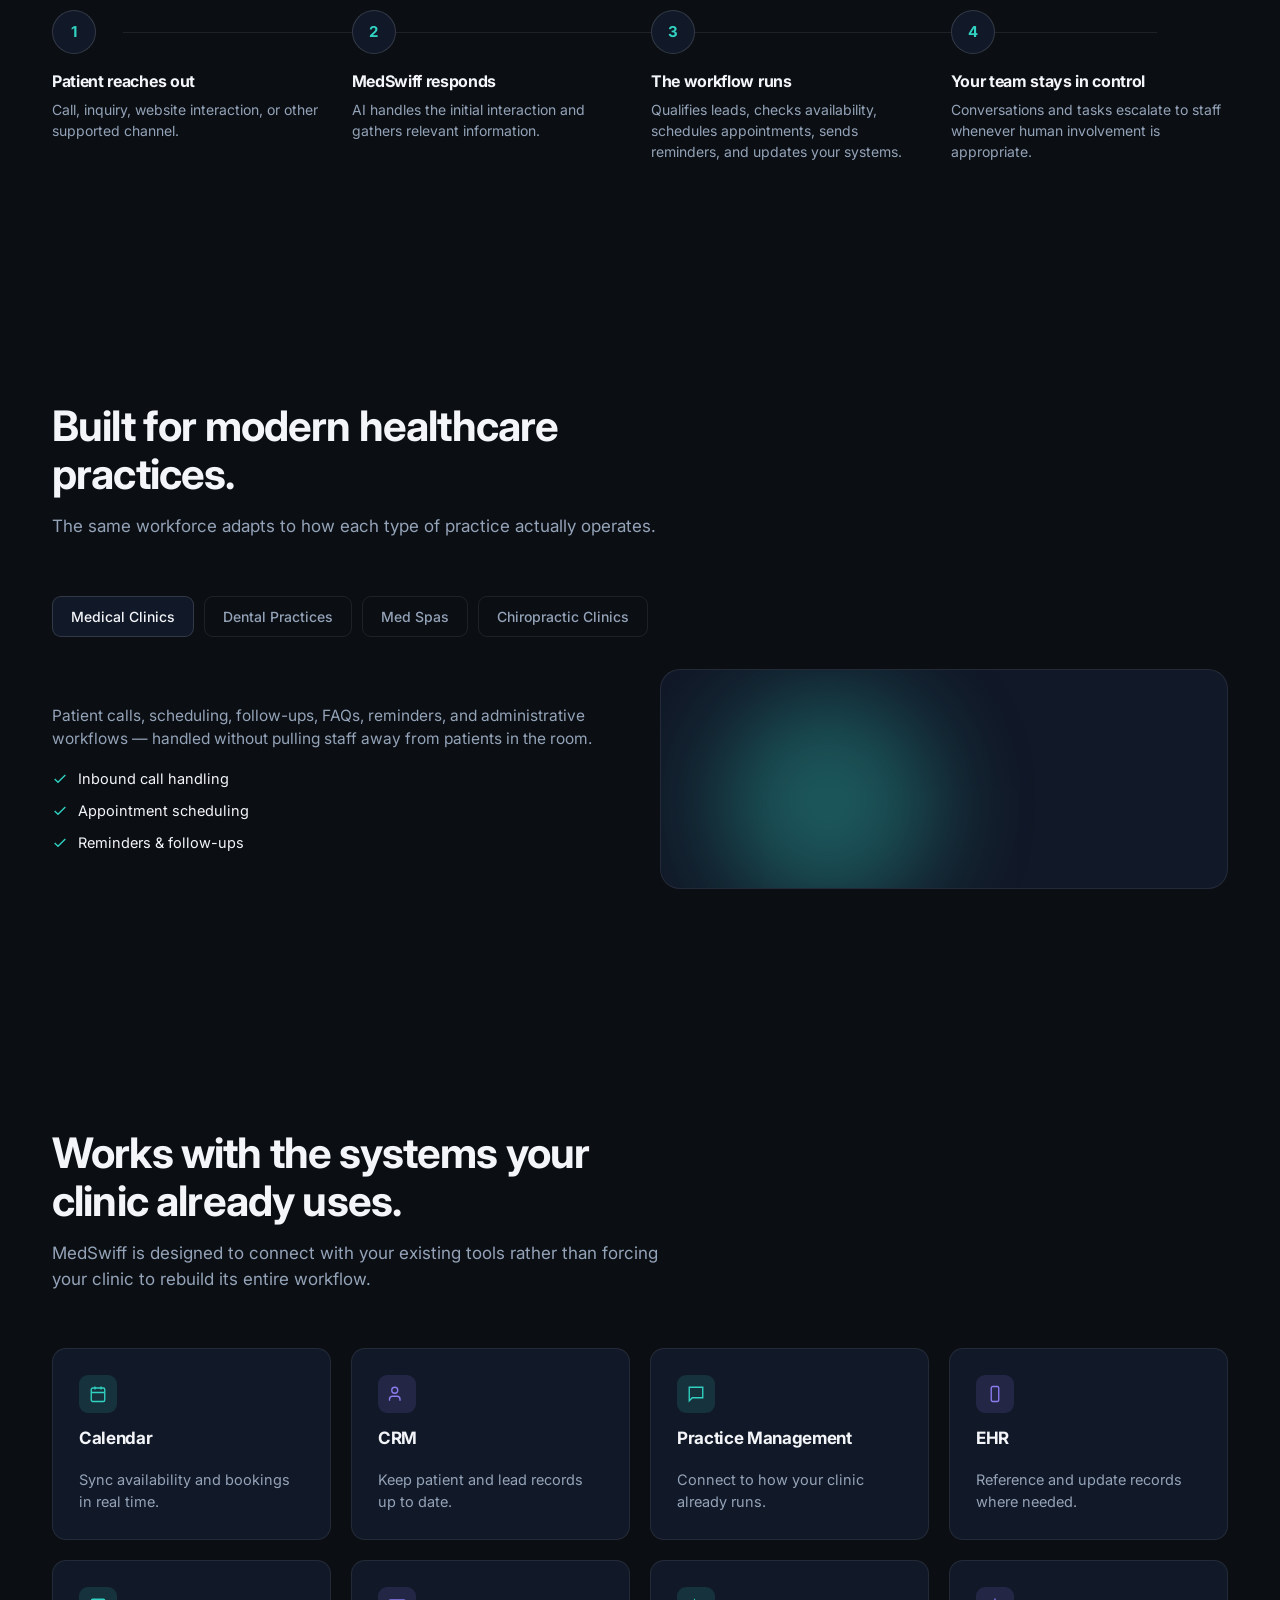
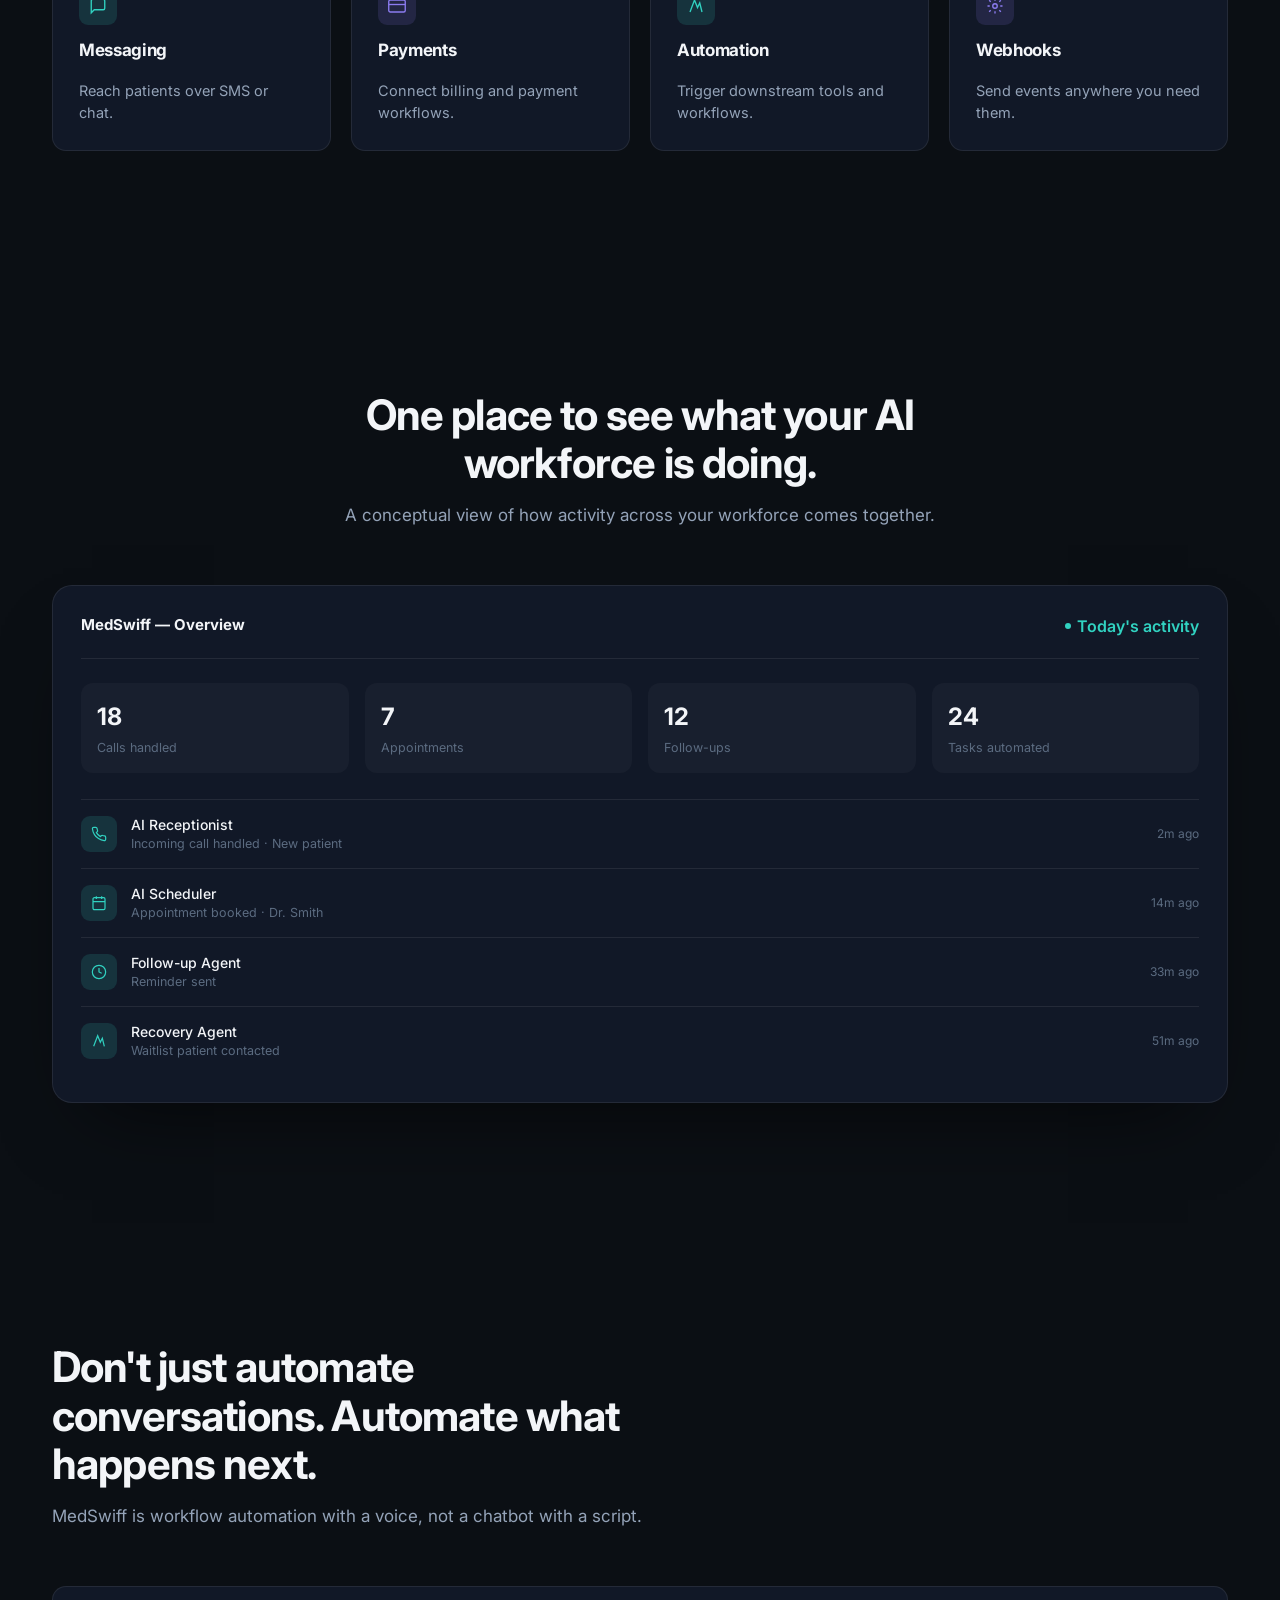
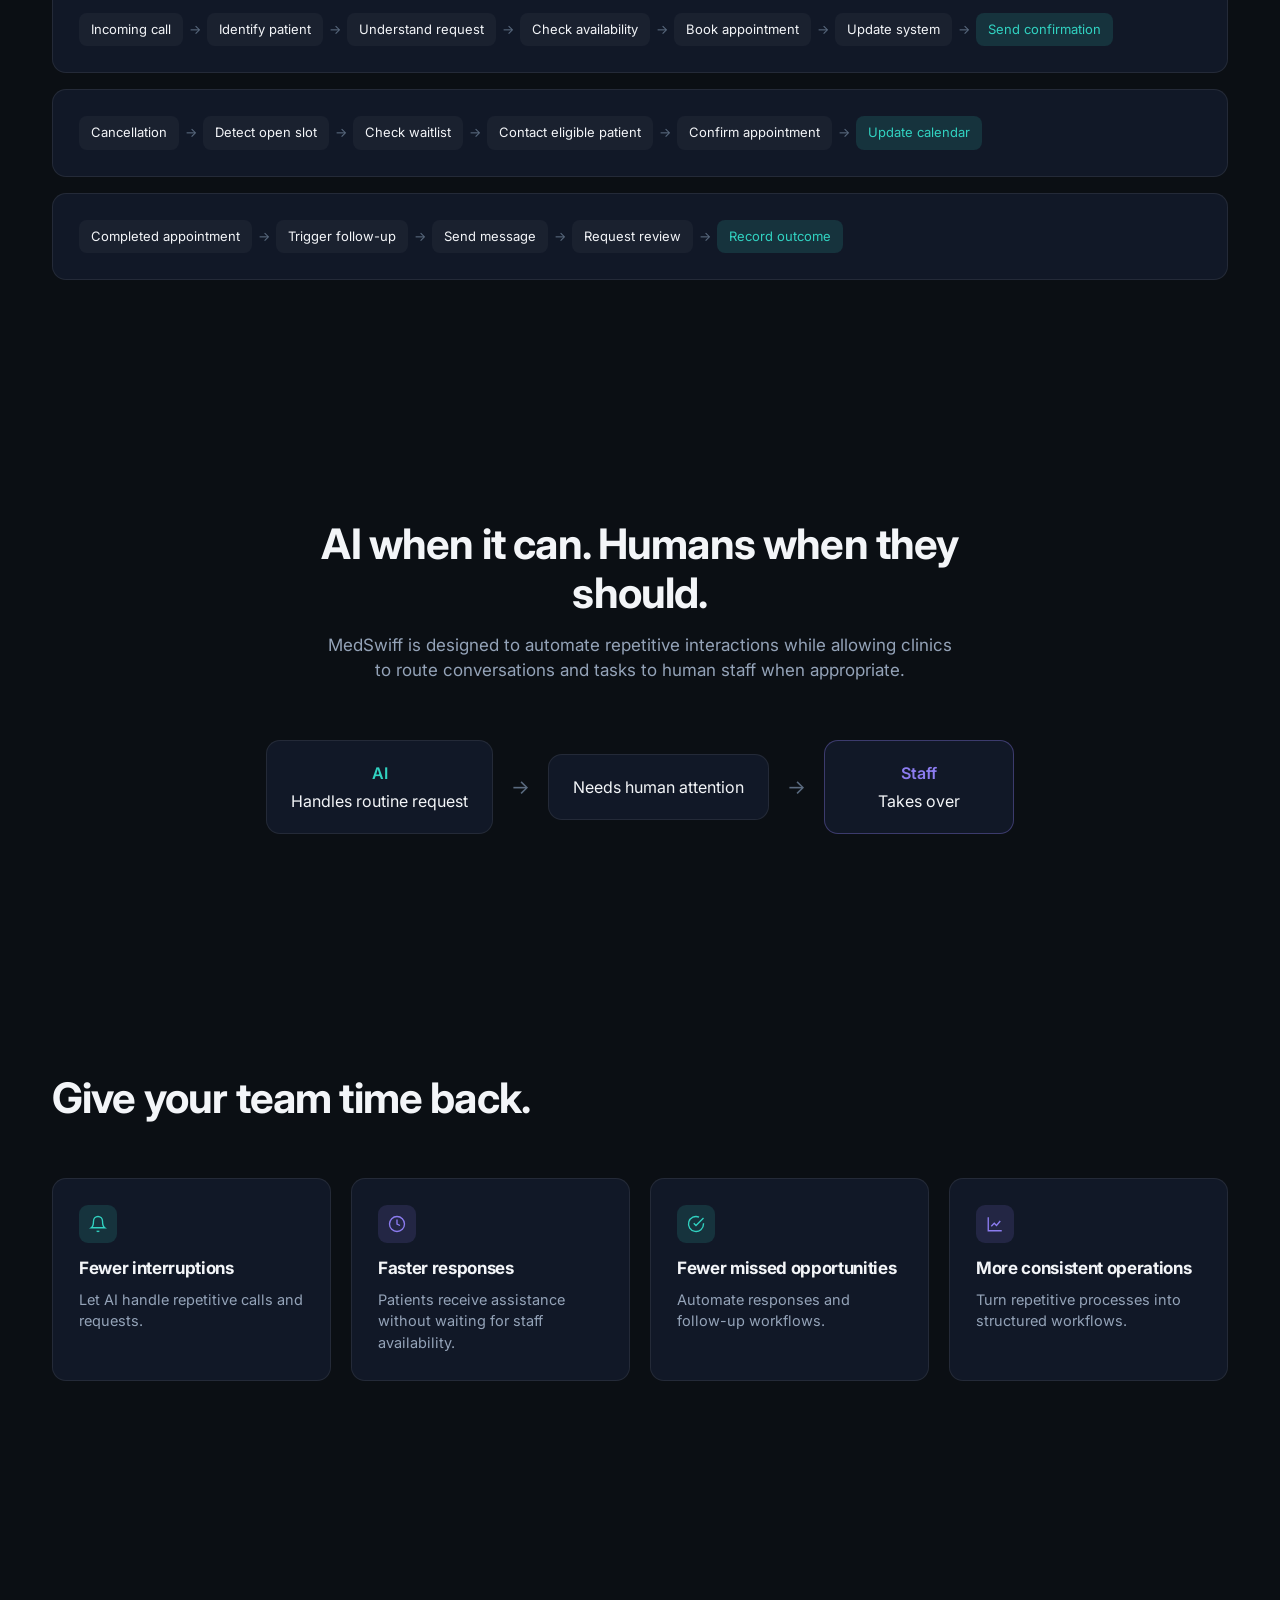
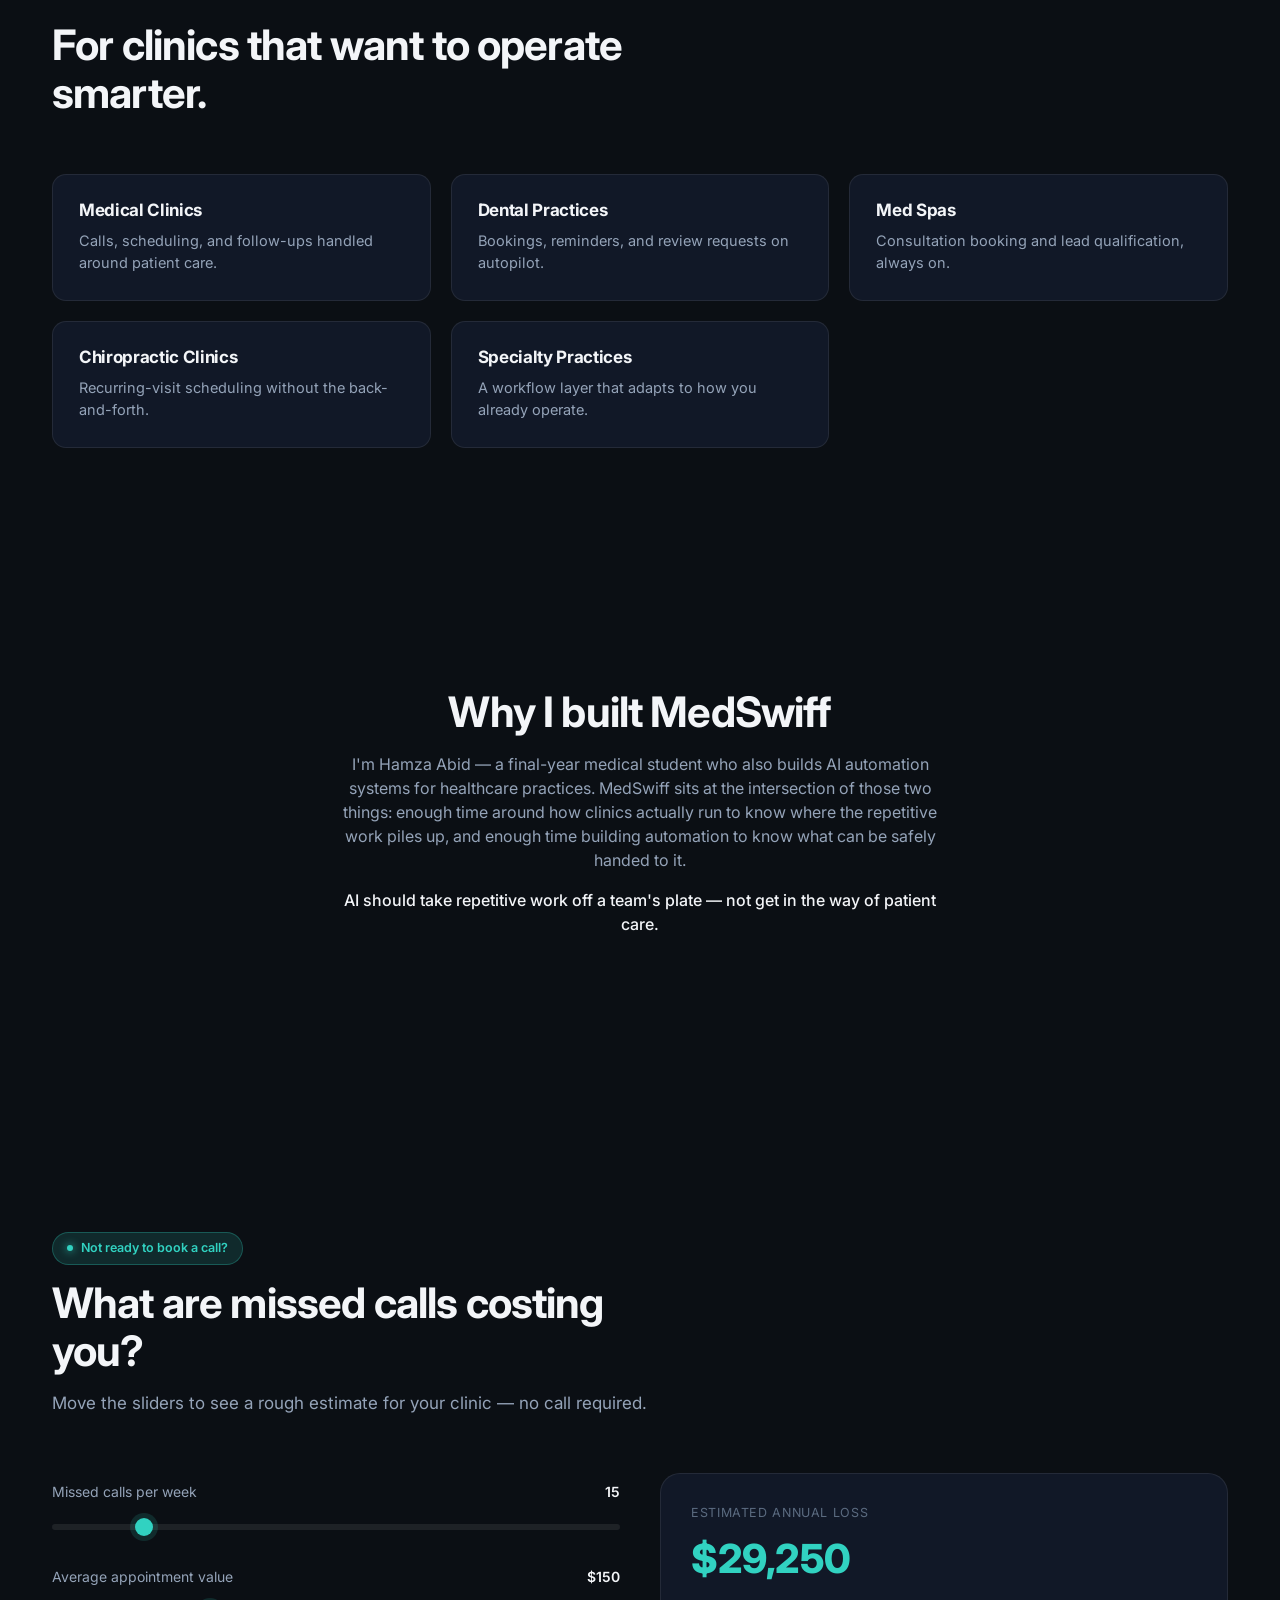
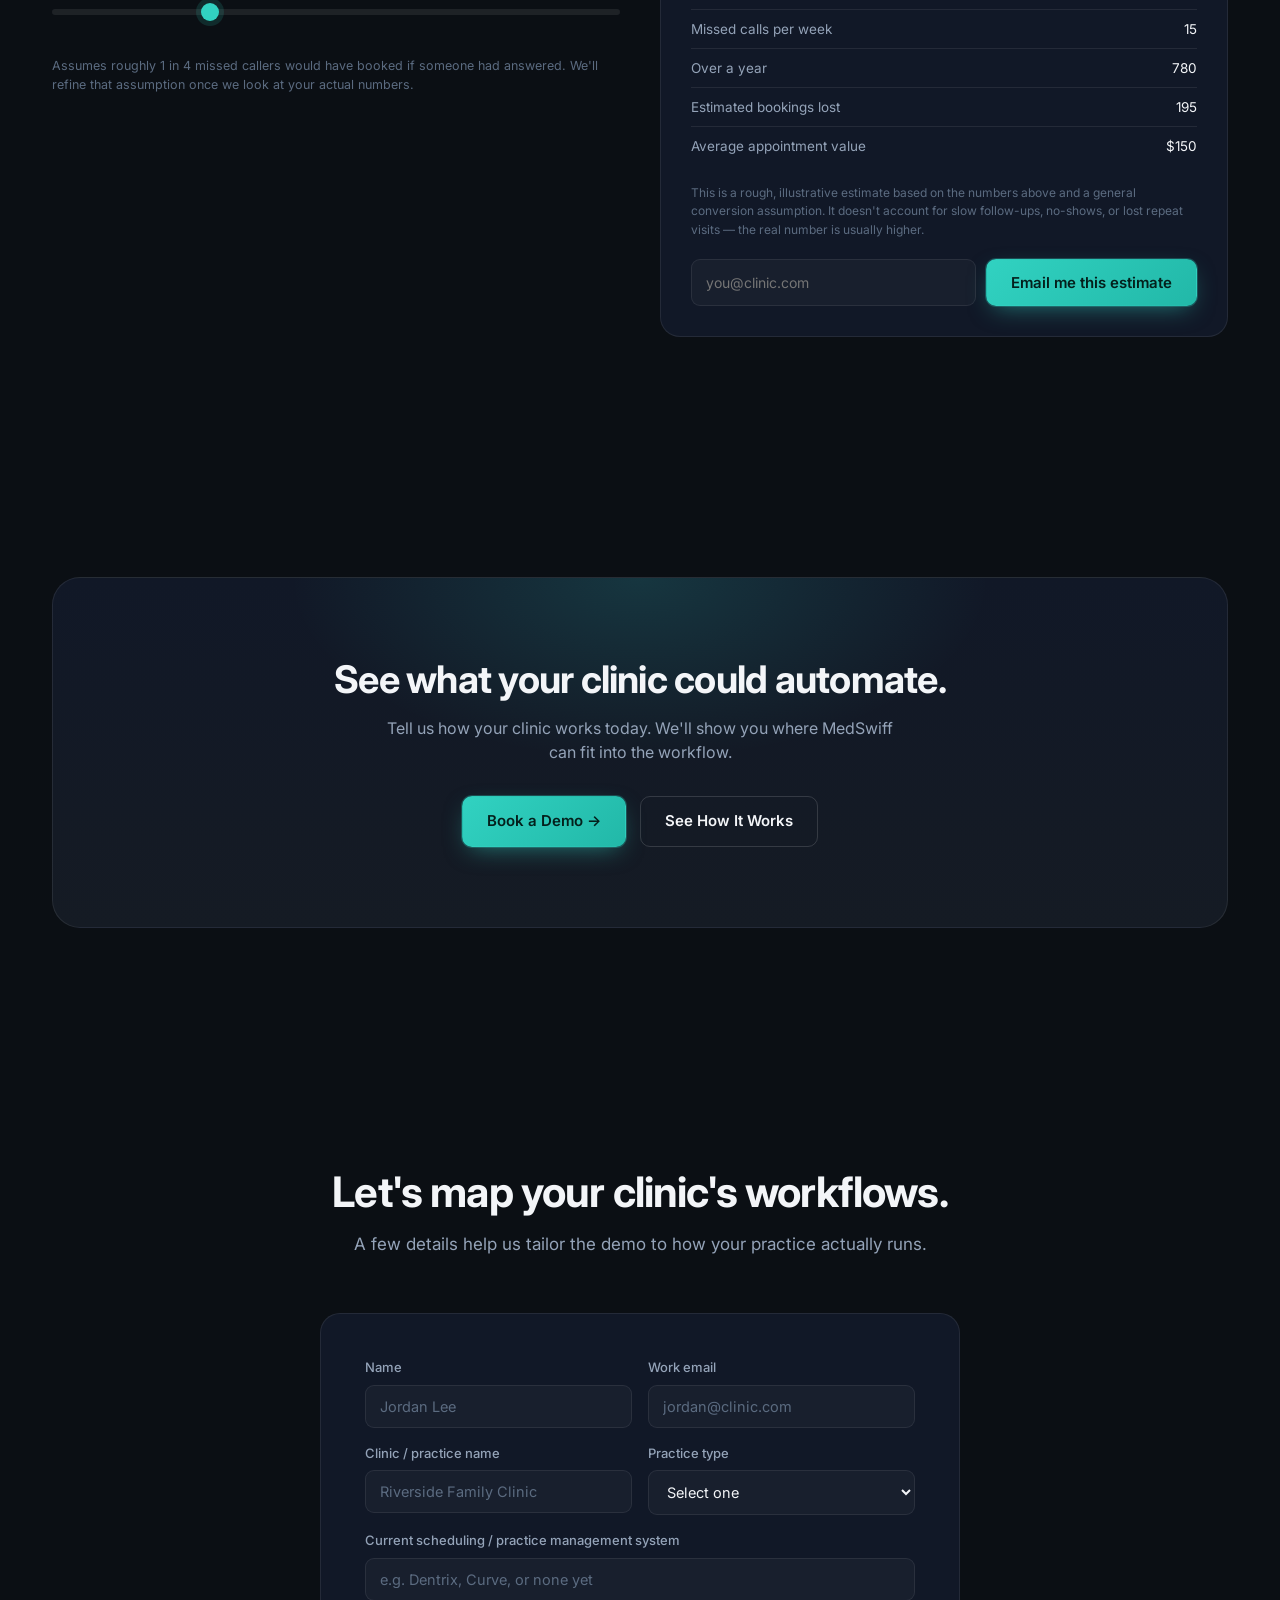
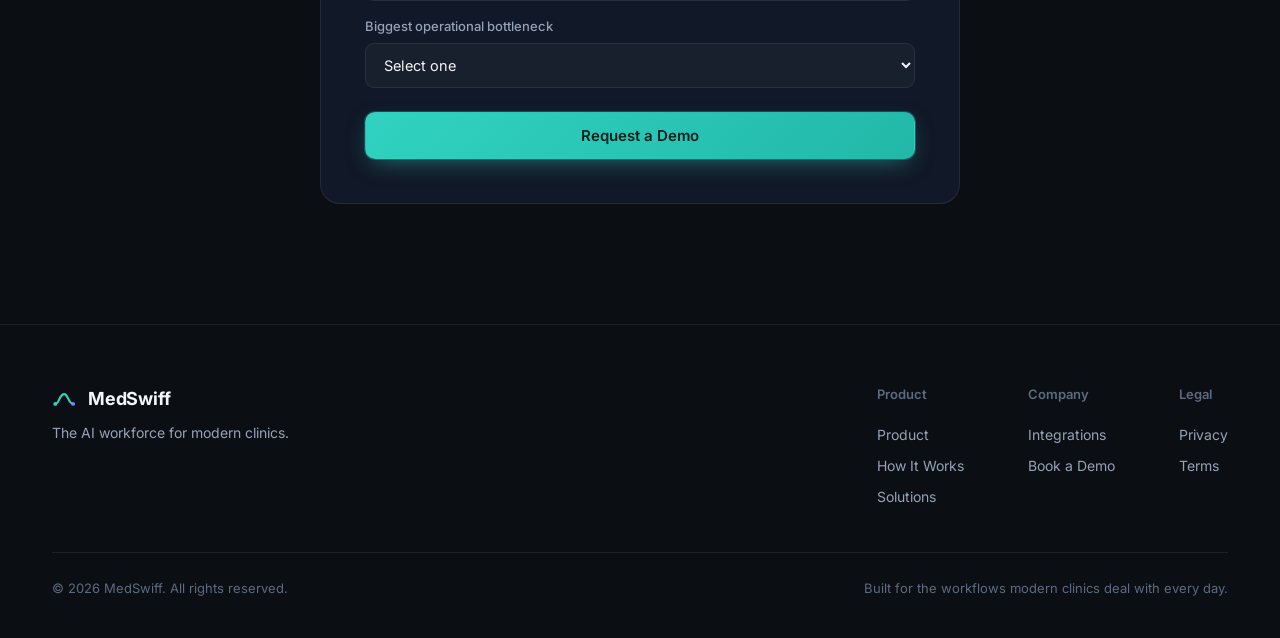
==== commit 3b247a7c: "Add founder introduction and missed-call estimator section Added a section introducing the founder a" ====
--- a/files/index.html
+++ b/files/index.html
@@ -4,9 +4,9 @@
 <meta charset="UTF-8">
 <meta name="viewport" content="width=device-width, initial-scale=1.0">
 <title>MedSwiff — The AI Workforce for Modern Clinics</title>
-<meta name="description" content="MedSwiff handles the calls, bookings, follow-ups, and repetitive front-desk work that falls through the cracks when your clinic gets busy.">
+<meta name="description" content="MedSwiff automates calls, appointment scheduling, follow-ups, patient communication, and repetitive clinic workflows with AI.">
 <meta property="og:title" content="MedSwiff — The AI Workforce for Modern Clinics">
-<meta property="og:description" content="MedSwiff handles the calls, bookings, follow-ups, and repetitive front-desk work that falls through the cracks when your clinic gets busy.">
+<meta property="og:description" content="MedSwiff automates calls, appointment scheduling, follow-ups, patient communication, and repetitive clinic workflows with AI.">
 <meta property="og:type" content="website">
 <link rel="preconnect" href="https://fonts.googleapis.com">
 <link rel="preconnect" href="https://fonts.gstatic.com" crossorigin>
@@ -34,14 +34,15 @@
         MedSwiff
       </a>
       <nav class="nav-links" aria-label="Primary">
-        <a href="#solution">Product</a>
+        <a href="#product">Product</a>
         <a href="#how-it-works">How It Works</a>
-        <a href="#who-its-for">Solutions</a>
-        <a href="#founder">About</a>
+        <a href="#solutions">Solutions</a>
+        <a href="#integrations">Integrations</a>
+        <a href="#pricing">Pricing</a>
       </nav>
       <div class="nav-cta">
         <a href="#demo" class="btn btn-ghost" style="padding:10px 18px; font-size:14px;">See How It Works</a>
-        <a href="#demo" class="btn btn-primary" style="padding:10px 18px; font-size:14px;">Book a Free Workflow Audit</a>
+        <a href="#demo" class="btn btn-primary" style="padding:10px 18px; font-size:14px;">Book a Demo</a>
         <button class="menu-toggle" id="menuToggle" aria-label="Open menu" aria-expanded="false">
           <svg viewBox="0 0 24 24" fill="none" stroke="currentColor" stroke-width="2"><line x1="3" y1="6" x2="21" y2="6"/><line x1="3" y1="12" x2="21" y2="12"/><line x1="3" y1="18" x2="21" y2="18"/></svg>
         </button>
@@ -49,28 +50,29 @@
     </div>
   </div>
   <div class="mobile-menu" id="mobileMenu">
-    <a href="#solution">Product</a>
+    <a href="#product">Product</a>
     <a href="#how-it-works">How It Works</a>
-    <a href="#who-its-for">Solutions</a>
-    <a href="#founder">About</a>
-    <a href="#demo" style="color:var(--teal); font-weight:600;">Book a Free Workflow Audit</a>
+    <a href="#solutions">Solutions</a>
+    <a href="#integrations">Integrations</a>
+    <a href="#pricing">Pricing</a>
+    <a href="#demo" style="color:var(--teal); font-weight:600;">Book a Demo</a>
   </div>
 </header>
 
 <main id="top">
 
-  <!-- 1. HERO -->
+  <!-- HERO -->
   <section class="hero">
     <div class="grid-pattern" aria-hidden="true"></div>
     <div class="bg-fade" aria-hidden="true"></div>
     <div class="container hero-grid">
       <div>
-        <span class="eyebrow"><span class="dot"></span>AI for clinic front desks</span>
-        <h1>Your front desk can't answer every call. MedSwiff can.</h1>
-        <p class="lede">MedSwiff handles the calls, bookings, follow-ups, and repetitive work that gets left behind when your team is busy with patients.</p>
+        <span class="eyebrow"><span class="dot"></span>AI-powered clinic operations</span>
+        <h1>The AI workforce for modern clinics</h1>
+        <p class="lede">MedSwiff handles the calls, bookings, follow-ups, and repetitive workflows that keep your clinic staff busy — so your team can focus on patients.</p>
         <div class="hero-ctas">
-          <a href="#demo" class="btn btn-primary">Book a Free Workflow Audit →</a>
-          <a href="#solution" class="btn btn-ghost">See How It Works</a>
+          <a href="#demo" class="btn btn-primary">Book a Demo →</a>
+          <a href="#product" class="btn btn-ghost">See How It Works</a>
         </div>
       </div>
       <div class="hero-visual" aria-hidden="true">
@@ -98,110 +100,398 @@
     </div>
   </section>
 
-  <!-- 2. THE PROBLEM -->
+  <!-- PROBLEM -->
   <section id="problem">
     <div class="container">
       <div class="section-head reveal">
-        <h2>When the front desk gets busy, things fall through.</h2>
-        <p>None of these are hard tasks on their own. There are just too many of them, and they all depend on someone remembering to do them.</p>
+        <h2>Your front desk shouldn't have to do everything manually.</h2>
+        <p>Clinics deal with repetitive operational work every day — and it adds up faster than most teams can keep up with.</p>
       </div>
       <div class="grid grid-4 reveal">
         <div class="card problem-card">
           <div class="card-icon"><svg viewBox="0 0 24 24" fill="none" stroke="currentColor" stroke-width="1.8"><path d="M22 16.92v3a2 2 0 0 1-2.18 2 19.79 19.79 0 0 1-8.63-3.07 19.5 19.5 0 0 1-6-6 19.79 19.79 0 0 1-3.07-8.67A2 2 0 0 1 4.11 2h3a2 2 0 0 1 2 1.72c.127.96.361 1.903.7 2.81a2 2 0 0 1-.45 2.11L8.09 9.91a16 16 0 0 0 6 6l1.27-1.27a2 2 0 0 1 2.11-.45c.907.339 1.85.573 2.81.7A2 2 0 0 1 22 16.92z"/></svg></div>
-          <h3>Missed calls</h3>
-          <p>The phone rings while staff are with a patient, and nobody picks up.</p>
+          <h3>Too many calls</h3>
+          <p>Patients call to ask questions, check availability, book appointments, reschedule, cancel, and follow up.</p>
         </div>
         <div class="card problem-card">
           <div class="card-icon"><svg viewBox="0 0 24 24" fill="none" stroke="currentColor" stroke-width="1.8"><circle cx="12" cy="12" r="10"/><path d="M12 6v6l4 2"/></svg></div>
-          <h3>Slow follow-ups</h3>
-          <p>A lead comes in and sits untouched until someone gets to it.</p>
+          <h3>Missed opportunities</h3>
+          <p>Calls and inquiries can arrive when staff are busy, after hours, or unavailable.</p>
         </div>
         <div class="card problem-card">
           <div class="card-icon"><svg viewBox="0 0 24 24" fill="none" stroke="currentColor" stroke-width="1.8"><rect x="3" y="4" width="18" height="18" rx="2"/><path d="M16 2v4M8 2v4M3 10h18"/></svg></div>
-          <h3>Empty slots</h3>
-          <p>A cancellation opens a slot that nobody actively works to fill.</p>
+          <h3>No-shows &amp; cancellations</h3>
+          <p>Empty appointment slots create lost opportunities and wasted capacity.</p>
         </div>
         <div class="card problem-card">
           <div class="card-icon"><svg viewBox="0 0 24 24" fill="none" stroke="currentColor" stroke-width="1.8"><path d="M9 11l3 3L22 4"/><path d="M21 12v7a2 2 0 0 1-2 2H5a2 2 0 0 1-2-2V5a2 2 0 0 1 2-2h11"/></svg></div>
           <h3>Repetitive admin</h3>
-          <p>Reminders, confirmations, and review requests need to go out — every day.</p>
-        </div>
-      </div>
-    </div>
-  </section>
-
-  <!-- 3. THE SOLUTION -->
-  <section id="solution">
-    <div class="container">
-      <div class="section-head reveal">
-        <h2>One AI workforce. Multiple workflows.</h2>
-        <p>MedSwiff is a small set of AI agents that work together around your front desk — not a single chatbot bolted onto your website.</p>
+          <p>Staff spend time on reminders, follow-ups, confirmations, reviews, and other repetitive tasks.</p>
+        </div>
+      </div>
+    </div>
+  </section>
+
+  <!-- INTRODUCE MEDSWIFF -->
+  <section id="product">
+    <div class="container">
+      <div class="section-head reveal">
+        <h2>Meet the AI workforce behind your front desk.</h2>
+        <p>MedSwiff combines AI voice agents, AI assistants, and workflow automation to handle repetitive clinic operations — from the first patient interaction to post-appointment follow-up.</p>
       </div>
       <div class="workforce-strip reveal">
         <div class="wf-pill"><span class="dot"></span>AI Receptionist</div>
         <div class="wf-pill"><span class="dot"></span>AI Scheduler</div>
-        <div class="wf-pill"><span class="dot"></span>Follow-Up</div>
-        <div class="wf-pill"><span class="dot"></span>Recovery</div>
-      </div>
-    </div>
-  </section>
-
-  <!-- 4. HOW IT WORKS -->
+        <div class="wf-pill"><span class="dot"></span>Follow-up Agent</div>
+        <div class="wf-pill"><span class="dot"></span>Patient Communication</div>
+        <div class="wf-pill"><span class="dot"></span>Recovery Automation</div>
+        <div class="wf-pill"><span class="dot"></span>Review Assistant</div>
+      </div>
+    </div>
+  </section>
+
+  <!-- CORE FEATURES -->
+  <section>
+    <div class="container">
+      <div class="section-head reveal">
+        <h2>One workforce. Every workflow.</h2>
+        <p>Six connected capabilities that work together as a single platform, not six separate tools.</p>
+      </div>
+
+      <div class="feature-row reveal">
+        <div>
+          <span class="feature-num">01 · AI Receptionist</span>
+          <h3>Answers calls the way your front desk would want to.</h3>
+          <p>Handles common questions, collects patient information, and routes conversations to your team when human assistance is needed.</p>
+        </div>
+        <div class="feature-visual">
+          <div class="mini-header"><span>Incoming call</span><span class="mini-status"><span class="pulse-sm"></span>Live · 02:14</span></div>
+          <div class="call-line"><div class="avatar"></div><div><div style="color:var(--text-1); font-weight:500;">New Patient</div><div style="color:var(--text-3); font-size:12px;">AI handling call</div></div></div>
+          <div class="lead-field"><span>Status</span><span style="color:var(--teal);">In progress</span></div>
+          <div class="lead-field"><span>Channel</span><span>Inbound call</span></div>
+        </div>
+      </div>
+
+      <div class="feature-row reverse reveal">
+        <div>
+          <span class="feature-num">02 · Lead Qualification</span>
+          <h3>Turns inquiries into organized, actionable information.</h3>
+          <p>Automatically collects and organizes information from prospective patients and identifies what they need before a human ever steps in.</p>
+        </div>
+        <div class="feature-visual">
+          <div class="lead-field"><span>Name</span><span>J. Marín</span></div>
+          <div class="lead-field"><span>Treatment</span><span>Consultation</span></div>
+          <div class="lead-field"><span>Insurance</span><span>Provided</span></div>
+          <div class="lead-field"><span>Preferred time</span><span>Weekday mornings</span></div>
+          <div class="lead-field"><span>Status</span><span style="color:var(--teal); font-weight:600;">Qualified</span></div>
+        </div>
+      </div>
+
+      <div class="feature-row reveal">
+        <div>
+          <span class="feature-num">03 · Appointment Booking</span>
+          <h3>Books appointments without staff coordinating every step.</h3>
+          <p>Checks availability and helps patients book appointments directly, matching real openings on your calendar.</p>
+        </div>
+        <div class="feature-visual">
+          <div class="mini-header"><span>Available slots · Thursday</span></div>
+          <div class="cal-grid">
+            <div class="cal-slot">9:00</div><div class="cal-slot">9:30</div><div class="cal-slot selected">10:00</div><div class="cal-slot">10:30</div><div class="cal-slot">11:00</div>
+          </div>
+          <div class="lead-field" style="margin-top:16px;"><span>Status</span><span style="color:var(--teal); font-weight:600;">Appointment confirmed</span></div>
+        </div>
+      </div>
+
+      <div class="feature-row reverse reveal">
+        <div>
+          <span class="feature-num">04 · Follow-Ups &amp; Reminders</span>
+          <h3>Keeps patients on track without manual outreach.</h3>
+          <p>Automatically sends appointment confirmations, reminders, follow-ups, and other patient communications on schedule.</p>
+        </div>
+        <div class="feature-visual">
+          <div class="tl-item"><div class="tl-dot"></div><div><div class="tl-label">Appointment booked</div><div class="tl-sub">Just now</div></div></div>
+          <div class="tl-item"><div class="tl-dot"></div><div><div class="tl-label">Confirmation sent</div><div class="tl-sub">Instant</div></div></div>
+          <div class="tl-item"><div class="tl-dot"></div><div><div class="tl-label">24-hour reminder</div><div class="tl-sub">Scheduled</div></div></div>
+          <div class="tl-item"><div class="tl-dot"></div><div><div class="tl-label">Post-visit follow-up</div><div class="tl-sub">Scheduled</div></div></div>
+        </div>
+      </div>
+
+      <div class="feature-row reveal">
+        <div>
+          <span class="feature-num">05 · No-Show &amp; Waitlist Recovery</span>
+          <h3>Fills the gaps a cancellation leaves behind.</h3>
+          <p>When an appointment is cancelled or a slot opens up, MedSwiff can work through the waitlist and reach out to appropriate patients.</p>
+        </div>
+        <div class="feature-visual">
+          <div class="chain">
+            <span class="step">Cancelled appointment</span><span class="arrow">→</span>
+            <span class="step">Waitlist</span><span class="arrow">→</span>
+            <span class="step">Patient contacted</span><span class="arrow">→</span>
+            <span class="step" style="background:var(--teal-dim); color:var(--teal);">Slot filled</span>
+          </div>
+        </div>
+      </div>
+
+      <div class="feature-row reverse reveal">
+        <div>
+          <span class="feature-num">06 · Reviews &amp; Reputation</span>
+          <h3>Asks for feedback at the right moment, automatically.</h3>
+          <p>After appropriate patient interactions, MedSwiff can automate review-request workflows so nothing depends on staff remembering to ask.</p>
+        </div>
+        <div class="feature-visual">
+          <div class="chain" style="margin-bottom:16px;">
+            <span class="step">Completed appointment</span><span class="arrow">→</span>
+            <span class="step">Review request</span>
+          </div>
+          <div class="stars">★ ★ ★ ★ ★</div>
+        </div>
+      </div>
+    </div>
+  </section>
+
+  <!-- HOW IT WORKS -->
   <section id="how-it-works">
     <div class="container">
       <div class="section-head center reveal" style="margin-left:auto; margin-right:auto;">
-        <h2>Here's what happens when a patient reaches out.</h2>
-        <p>From a missed call to a booked appointment, without anyone at your front desk touching it.</p>
-      </div>
-      <div class="card reveal">
-        <div class="chain" style="font-size:14px;">
-          <span class="step">Patient calls at 6:42 PM</span><span class="arrow">→</span>
-          <span class="step">MedSwiff answers</span><span class="arrow">→</span>
-          <span class="step">Understands the request</span><span class="arrow">→</span>
-          <span class="step">Checks availability</span><span class="arrow">→</span>
-          <span class="step">Books the appointment</span><span class="arrow">→</span>
-          <span class="step">Sends confirmation</span><span class="arrow">→</span>
-          <span class="step" style="background:var(--teal-dim); color:var(--teal);">Updates your system</span>
-        </div>
-      </div>
-    </div>
-  </section>
-
-  <!-- 5. WHAT IT CAN AUTOMATE -->
+        <h2>From patient request to completed workflow.</h2>
+        <p>The same underlying flow handles every channel and every type of request.</p>
+      </div>
+      <div class="steps-row reveal">
+        <div class="step-item">
+          <div class="step-num">1</div>
+          <h4>Patient reaches out</h4>
+          <p>Call, inquiry, website interaction, or other supported channel.</p>
+        </div>
+        <div class="step-item">
+          <div class="step-num">2</div>
+          <h4>MedSwiff responds</h4>
+          <p>AI handles the initial interaction and gathers relevant information.</p>
+        </div>
+        <div class="step-item">
+          <div class="step-num">3</div>
+          <h4>The workflow runs</h4>
+          <p>Qualifies leads, checks availability, schedules appointments, sends reminders, and updates your systems.</p>
+        </div>
+        <div class="step-item">
+          <div class="step-num">4</div>
+          <h4>Your team stays in control</h4>
+          <p>Conversations and tasks escalate to staff whenever human involvement is appropriate.</p>
+        </div>
+      </div>
+    </div>
+  </section>
+
+  <!-- USE CASES -->
+  <section id="solutions">
+    <div class="container">
+      <div class="section-head reveal">
+        <h2>Built for modern healthcare practices.</h2>
+        <p>The same workforce adapts to how each type of practice actually operates.</p>
+      </div>
+      <div class="tabs reveal" role="tablist" aria-label="Use cases">
+        <button class="tab-btn active" data-tab="medical" role="tab" aria-selected="true">Medical Clinics</button>
+        <button class="tab-btn" data-tab="dental" role="tab" aria-selected="false">Dental Practices</button>
+        <button class="tab-btn" data-tab="spa" role="tab" aria-selected="false">Med Spas</button>
+        <button class="tab-btn" data-tab="chiro" role="tab" aria-selected="false">Chiropractic Clinics</button>
+      </div>
+      <div class="tab-panel active" id="tab-medical">
+        <div>
+          <p>Patient calls, scheduling, follow-ups, FAQs, reminders, and administrative workflows — handled without pulling staff away from patients in the room.</p>
+          <ul>
+            <li><svg viewBox="0 0 24 24" fill="none" stroke="currentColor" stroke-width="2"><polyline points="20 6 9 17 4 12"/></svg>Inbound call handling</li>
+            <li><svg viewBox="0 0 24 24" fill="none" stroke="currentColor" stroke-width="2"><polyline points="20 6 9 17 4 12"/></svg>Appointment scheduling</li>
+            <li><svg viewBox="0 0 24 24" fill="none" stroke="currentColor" stroke-width="2"><polyline points="20 6 9 17 4 12"/></svg>Reminders &amp; follow-ups</li>
+          </ul>
+        </div>
+        <div class="tab-visual"><div class="glow" style="background:var(--teal); top:10%; left:10%;"></div></div>
+      </div>
+      <div class="tab-panel" id="tab-dental">
+        <div>
+          <p>Appointment booking, cancellations, reminders, treatment inquiries, patient follow-ups, and review requests for busy dental schedules.</p>
+          <ul>
+            <li><svg viewBox="0 0 24 24" fill="none" stroke="currentColor" stroke-width="2"><polyline points="20 6 9 17 4 12"/></svg>Treatment inquiry handling</li>
+            <li><svg viewBox="0 0 24 24" fill="none" stroke="currentColor" stroke-width="2"><polyline points="20 6 9 17 4 12"/></svg>Cancellation recovery</li>
+            <li><svg viewBox="0 0 24 24" fill="none" stroke="currentColor" stroke-width="2"><polyline points="20 6 9 17 4 12"/></svg>Review requests</li>
+          </ul>
+        </div>
+        <div class="tab-visual"><div class="glow" style="background:var(--purple); top:10%; right:10%;"></div></div>
+      </div>
+      <div class="tab-panel" id="tab-spa">
+        <div>
+          <p>Lead qualification, consultation booking, reminders, follow-ups, and reactivation workflows built for consultation-driven practices.</p>
+          <ul>
+            <li><svg viewBox="0 0 24 24" fill="none" stroke="currentColor" stroke-width="2"><polyline points="20 6 9 17 4 12"/></svg>Consultation booking</li>
+            <li><svg viewBox="0 0 24 24" fill="none" stroke="currentColor" stroke-width="2"><polyline points="20 6 9 17 4 12"/></svg>Lead qualification</li>
+            <li><svg viewBox="0 0 24 24" fill="none" stroke="currentColor" stroke-width="2"><polyline points="20 6 9 17 4 12"/></svg>Reactivation outreach</li>
+          </ul>
+        </div>
+        <div class="tab-visual"><div class="glow" style="background:var(--teal); bottom:10%; left:20%;"></div></div>
+      </div>
+      <div class="tab-panel" id="tab-chiro">
+        <div>
+          <p>Appointment scheduling, reminders, patient communication, and follow-up workflows for recurring-visit practices.</p>
+          <ul>
+            <li><svg viewBox="0 0 24 24" fill="none" stroke="currentColor" stroke-width="2"><polyline points="20 6 9 17 4 12"/></svg>Recurring visit scheduling</li>
+            <li><svg viewBox="0 0 24 24" fill="none" stroke="currentColor" stroke-width="2"><polyline points="20 6 9 17 4 12"/></svg>Patient communication</li>
+            <li><svg viewBox="0 0 24 24" fill="none" stroke="currentColor" stroke-width="2"><polyline points="20 6 9 17 4 12"/></svg>Follow-up workflows</li>
+          </ul>
+        </div>
+        <div class="tab-visual"><div class="glow" style="background:var(--purple); bottom:10%; right:20%;"></div></div>
+      </div>
+    </div>
+  </section>
+
+  <!-- INTEGRATIONS -->
+  <section id="integrations">
+    <div class="container">
+      <div class="section-head reveal">
+        <h2>Works with the systems your clinic already uses.</h2>
+        <p>MedSwiff is designed to connect with your existing tools rather than forcing your clinic to rebuild its entire workflow.</p>
+      </div>
+      <div class="grid grid-4 reveal">
+        <div class="card integration-card"><div class="card-icon"><svg viewBox="0 0 24 24" fill="none" stroke="currentColor" stroke-width="1.8"><rect x="3" y="4" width="18" height="18" rx="2"/><path d="M16 2v4M8 2v4M3 10h18"/></svg></div><h3>Calendar</h3><p>Sync availability and bookings in real time.</p></div>
+        <div class="card integration-card"><div class="card-icon purple"><svg viewBox="0 0 24 24" fill="none" stroke="currentColor" stroke-width="1.8"><circle cx="9" cy="7" r="4"/><path d="M2 21v-2a4 4 0 0 1 4-4h6a4 4 0 0 1 4 4v2"/></svg></div><h3>CRM</h3><p>Keep patient and lead records up to date.</p></div>
+        <div class="card integration-card"><div class="card-icon"><svg viewBox="0 0 24 24" fill="none" stroke="currentColor" stroke-width="1.8"><path d="M3 3h18v14H7l-4 4V3z"/></svg></div><h3>Practice Management</h3><p>Connect to how your clinic already runs.</p></div>
+        <div class="card integration-card"><div class="card-icon purple"><svg viewBox="0 0 24 24" fill="none" stroke="currentColor" stroke-width="1.8"><path d="M9 2h6a2 2 0 0 1 2 2v16a2 2 0 0 1-2 2H9a2 2 0 0 1-2-2V4a2 2 0 0 1 2-2z"/><path d="M12 18h.01"/></svg></div><h3>EHR</h3><p>Reference and update records where needed.</p></div>
+        <div class="card integration-card"><div class="card-icon"><svg viewBox="0 0 24 24" fill="none" stroke="currentColor" stroke-width="1.8"><path d="M21 15a2 2 0 0 1-2 2H7l-4 4V5a2 2 0 0 1 2-2h14a2 2 0 0 1 2 2z"/></svg></div><h3>Messaging</h3><p>Reach patients over SMS or chat.</p></div>
+        <div class="card integration-card"><div class="card-icon purple"><svg viewBox="0 0 24 24" fill="none" stroke="currentColor" stroke-width="1.8"><rect x="1" y="4" width="22" height="16" rx="2"/><line x1="1" y1="10" x2="23" y2="10"/></svg></div><h3>Payments</h3><p>Connect billing and payment workflows.</p></div>
+        <div class="card integration-card"><div class="card-icon"><svg viewBox="0 0 24 24" fill="none" stroke="currentColor" stroke-width="1.8"><path d="M4 20l6-16 4 10 3-6 3 12"/></svg></div><h3>Automation</h3><p>Trigger downstream tools and workflows.</p></div>
+        <div class="card integration-card"><div class="card-icon purple"><svg viewBox="0 0 24 24" fill="none" stroke="currentColor" stroke-width="1.8"><circle cx="12" cy="12" r="3"/><path d="M12 2v3M12 19v3M4.2 4.2l2.1 2.1M17.7 17.7l2.1 2.1M2 12h3M19 12h3M4.2 19.8l2.1-2.1M17.7 6.3l2.1-2.1"/></svg></div><h3>Webhooks</h3><p>Send events anywhere you need them.</p></div>
+      </div>
+    </div>
+  </section>
+
+  <!-- DASHBOARD -->
   <section>
     <div class="container">
-      <div class="section-head reveal">
-        <h2>More than answering calls.</h2>
-        <p>The same system can trigger reminders, follow-ups, and recovery workflows long after the call ends.</p>
-      </div>
-      <div class="workforce-strip reveal">
-        <div class="wf-pill"><span class="dot"></span>Calls</div>
-        <div class="wf-pill"><span class="dot"></span>Booking</div>
-        <div class="wf-pill"><span class="dot"></span>Follow-ups</div>
-        <div class="wf-pill"><span class="dot"></span>Reminders</div>
-        <div class="wf-pill"><span class="dot"></span>Cancellations</div>
-        <div class="wf-pill"><span class="dot"></span>Waitlists</div>
-        <div class="wf-pill"><span class="dot"></span>Reviews</div>
-      </div>
-    </div>
-  </section>
-
-  <!-- 6. WHO IT'S FOR -->
-  <section id="who-its-for">
-    <div class="container">
-      <div class="section-head reveal">
-        <h2>Who it's for.</h2>
+      <div class="section-head center reveal" style="margin-left:auto; margin-right:auto;">
+        <h2>One place to see what your AI workforce is doing.</h2>
+        <p>A conceptual view of how activity across your workforce comes together.</p>
+      </div>
+      <div class="dashboard-mock reveal">
+        <div class="dash-top">
+          <div class="dash-title">MedSwiff — Overview</div>
+          <div class="mini-status"><span class="pulse-sm"></span>Today's activity</div>
+        </div>
+        <div class="dash-stats">
+          <div class="dash-stat"><div class="num">18</div><div class="lbl">Calls handled</div></div>
+          <div class="dash-stat"><div class="num">7</div><div class="lbl">Appointments</div></div>
+          <div class="dash-stat"><div class="num">12</div><div class="lbl">Follow-ups</div></div>
+          <div class="dash-stat"><div class="num">24</div><div class="lbl">Tasks automated</div></div>
+        </div>
+        <div class="activity-item">
+          <div class="activity-icon"><svg viewBox="0 0 24 24" fill="none" stroke="currentColor" stroke-width="1.8"><path d="M22 16.92v3a2 2 0 0 1-2.18 2 19.79 19.79 0 0 1-8.63-3.07 19.5 19.5 0 0 1-6-6 19.79 19.79 0 0 1-3.07-8.67A2 2 0 0 1 4.11 2h3a2 2 0 0 1 2 1.72c.127.96.361 1.903.7 2.81a2 2 0 0 1-.45 2.11L8.09 9.91a16 16 0 0 0 6 6l1.27-1.27a2 2 0 0 1 2.11-.45c.907.339 1.85.573 2.81.7A2 2 0 0 1 22 16.92z"/></svg></div>
+          <div class="activity-text"><div class="at-title">AI Receptionist</div><div class="at-sub">Incoming call handled · New patient</div></div>
+          <div class="activity-time">2m ago</div>
+        </div>
+        <div class="activity-item">
+          <div class="activity-icon"><svg viewBox="0 0 24 24" fill="none" stroke="currentColor" stroke-width="1.8"><rect x="3" y="4" width="18" height="18" rx="2"/><path d="M16 2v4M8 2v4M3 10h18"/></svg></div>
+          <div class="activity-text"><div class="at-title">AI Scheduler</div><div class="at-sub">Appointment booked · Dr. Smith</div></div>
+          <div class="activity-time">14m ago</div>
+        </div>
+        <div class="activity-item">
+          <div class="activity-icon"><svg viewBox="0 0 24 24" fill="none" stroke="currentColor" stroke-width="1.8"><circle cx="12" cy="12" r="10"/><path d="M12 6v6l4 2"/></svg></div>
+          <div class="activity-text"><div class="at-title">Follow-up Agent</div><div class="at-sub">Reminder sent</div></div>
+          <div class="activity-time">33m ago</div>
+        </div>
+        <div class="activity-item">
+          <div class="activity-icon"><svg viewBox="0 0 24 24" fill="none" stroke="currentColor" stroke-width="1.8"><path d="M4 20l6-16 4 10 3-6 3 12"/></svg></div>
+          <div class="activity-text"><div class="at-title">Recovery Agent</div><div class="at-sub">Waitlist patient contacted</div></div>
+          <div class="activity-time">51m ago</div>
+        </div>
+      </div>
+    </div>
+  </section>
+
+  <!-- AUTOMATION WORKFLOWS -->
+  <section>
+    <div class="container">
+      <div class="section-head reveal">
+        <h2>Don't just automate conversations. Automate what happens next.</h2>
+        <p>MedSwiff is workflow automation with a voice, not a chatbot with a script.</p>
+      </div>
+      <div class="grid" style="gap:16px;">
+        <div class="card reveal">
+          <div class="chain">
+            <span class="step">Incoming call</span><span class="arrow">→</span>
+            <span class="step">Identify patient</span><span class="arrow">→</span>
+            <span class="step">Understand request</span><span class="arrow">→</span>
+            <span class="step">Check availability</span><span class="arrow">→</span>
+            <span class="step">Book appointment</span><span class="arrow">→</span>
+            <span class="step">Update system</span><span class="arrow">→</span>
+            <span class="step" style="background:var(--teal-dim); color:var(--teal);">Send confirmation</span>
+          </div>
+        </div>
+        <div class="card reveal">
+          <div class="chain">
+            <span class="step">Cancellation</span><span class="arrow">→</span>
+            <span class="step">Detect open slot</span><span class="arrow">→</span>
+            <span class="step">Check waitlist</span><span class="arrow">→</span>
+            <span class="step">Contact eligible patient</span><span class="arrow">→</span>
+            <span class="step">Confirm appointment</span><span class="arrow">→</span>
+            <span class="step" style="background:var(--teal-dim); color:var(--teal);">Update calendar</span>
+          </div>
+        </div>
+        <div class="card reveal">
+          <div class="chain">
+            <span class="step">Completed appointment</span><span class="arrow">→</span>
+            <span class="step">Trigger follow-up</span><span class="arrow">→</span>
+            <span class="step">Send message</span><span class="arrow">→</span>
+            <span class="step">Request review</span><span class="arrow">→</span>
+            <span class="step" style="background:var(--teal-dim); color:var(--teal);">Record outcome</span>
+          </div>
+        </div>
+      </div>
+    </div>
+  </section>
+
+  <!-- HUMAN HANDOFF -->
+  <section>
+    <div class="container">
+      <div class="section-head center reveal" style="margin-left:auto; margin-right:auto;">
+        <h2>AI when it can. Humans when they should.</h2>
+        <p>MedSwiff is designed to automate repetitive interactions while allowing clinics to route conversations and tasks to human staff when appropriate.</p>
+      </div>
+      <div class="handoff-flow reveal">
+        <div class="handoff-box"><div style="color:var(--teal); font-weight:600; margin-bottom:4px;">AI</div>Handles routine request</div>
+        <div class="handoff-arrow">→</div>
+        <div class="handoff-box">Needs human attention</div>
+        <div class="handoff-arrow">→</div>
+        <div class="handoff-box human"><div style="color:var(--purple); font-weight:600; margin-bottom:4px;">Staff</div>Takes over</div>
+      </div>
+    </div>
+  </section>
+
+  <!-- BENEFITS -->
+  <section>
+    <div class="container">
+      <div class="section-head reveal">
+        <h2>Give your team time back.</h2>
+      </div>
+      <div class="grid grid-4 reveal">
+        <div class="card"><div class="card-icon"><svg viewBox="0 0 24 24" fill="none" stroke="currentColor" stroke-width="1.8"><path d="M18 8A6 6 0 0 0 6 8c0 7-3 9-3 9h18s-3-2-3-9"/><path d="M13.73 21a2 2 0 0 1-3.46 0"/></svg></div><h3>Fewer interruptions</h3><p>Let AI handle repetitive calls and requests.</p></div>
+        <div class="card"><div class="card-icon purple"><svg viewBox="0 0 24 24" fill="none" stroke="currentColor" stroke-width="1.8"><circle cx="12" cy="12" r="10"/><path d="M12 6v6l4 2"/></svg></div><h3>Faster responses</h3><p>Patients receive assistance without waiting for staff availability.</p></div>
+        <div class="card"><div class="card-icon"><svg viewBox="0 0 24 24" fill="none" stroke="currentColor" stroke-width="1.8"><path d="M22 11.08V12a10 10 0 1 1-5.93-9.14"/><polyline points="22 4 12 14.01 9 11.01"/></svg></div><h3>Fewer missed opportunities</h3><p>Automate responses and follow-up workflows.</p></div>
+        <div class="card"><div class="card-icon purple"><svg viewBox="0 0 24 24" fill="none" stroke="currentColor" stroke-width="1.8"><path d="M3 3v18h18"/><path d="M7 15l4-4 3 3 5-6"/></svg></div><h3>More consistent operations</h3><p>Turn repetitive processes into structured workflows.</p></div>
+      </div>
+    </div>
+  </section>
+
+  <!-- WHO IT'S FOR -->
+  <section>
+    <div class="container">
+      <div class="section-head reveal">
+        <h2>For clinics that want to operate smarter.</h2>
       </div>
       <div class="grid grid-3 reveal">
         <div class="card"><h3>Medical Clinics</h3><p>Calls, scheduling, and follow-ups handled around patient care.</p></div>
         <div class="card"><h3>Dental Practices</h3><p>Bookings, reminders, and review requests on autopilot.</p></div>
-        <div class="card"><h3>Med Spas</h3><p>Consultation booking and lead follow-up, always on.</p></div>
+        <div class="card"><h3>Med Spas</h3><p>Consultation booking and lead qualification, always on.</p></div>
         <div class="card"><h3>Chiropractic Clinics</h3><p>Recurring-visit scheduling without the back-and-forth.</p></div>
         <div class="card"><h3>Specialty Practices</h3><p>A workflow layer that adapts to how you already operate.</p></div>
       </div>
     </div>
   </section>
-
   <!-- 7. FOUNDER -->
   <section id="founder">
     <div class="container">
@@ -250,26 +540,27 @@
     </div>
   </div>
   </section>
-
-  <!-- 8. FINAL CTA + FORM -->
+  
+  <!-- DEMO CTA -->
   <section id="pricing">
     <div class="container">
       <div class="cta-section reveal">
         <h2>See what your clinic could automate.</h2>
-        <p>Tell us how your clinic works today. We'll show you where MedSwiff can take repetitive work off your team's plate.</p>
+        <p>Tell us how your clinic works today. We'll show you where MedSwiff can fit into the workflow.</p>
         <div class="cta-btns">
-          <a href="#demo" class="btn btn-primary">Book a Free Workflow Audit →</a>
-          <a href="#solution" class="btn btn-ghost">See How It Works</a>
-        </div>
-      </div>
-    </div>
-  </section>
-
+          <a href="#demo" class="btn btn-primary">Book a Demo →</a>
+          <a href="#product" class="btn btn-ghost">See How It Works</a>
+        </div>
+      </div>
+    </div>
+  </section>
+
+  <!-- CONTACT / DEMO FORM -->
   <section id="demo">
     <div class="container">
       <div class="section-head center reveal" style="margin-left:auto; margin-right:auto;">
-        <h2>Let's find the work you shouldn't be doing manually.</h2>
-        <p>Tell us a little about your clinic and where your team spends the most time. We'll use it to tailor the conversation.</p>
+        <h2>Let's map your clinic's workflows.</h2>
+        <p>A few details help us tailor the demo to how your practice actually runs.</p>
       </div>
       <div class="form-wrap reveal">
         <form id="demoForm" novalidate>
@@ -327,12 +618,12 @@
               <span class="err-msg">Please select an option.</span>
             </div>
           </div>
-          <button type="submit" class="btn btn-primary btn-block" style="margin-top:8px;">Book My Free Workflow Audit</button>
+          <button type="submit" class="btn btn-primary btn-block" style="margin-top:8px;">Request a Demo</button>
         </form>
         <div class="form-success" id="formSuccess">
           <div class="check"><svg viewBox="0 0 24 24" fill="none" stroke="currentColor" stroke-width="2" width="24" height="24"><polyline points="20 6 9 17 4 12"/></svg></div>
           <h3 style="margin-bottom:8px;">Request received</h3>
-          <p style="color:var(--text-2);">We'll follow up at the email you provided to schedule your audit.</p>
+          <p style="color:var(--text-2);">We'll follow up at the email you provided to schedule your demo.</p>
         </div>
       </div>
     </div>
@@ -352,19 +643,19 @@
           </svg>
           MedSwiff
         </div>
-        <p>Built for healthcare teams that want less repetitive work — and more time for patients.</p>
+        <p>The AI workforce for modern clinics.</p>
       </div>
       <div class="footer-cols">
         <div class="footer-col">
           <h5>Product</h5>
-          <a href="#solution">Product</a>
+          <a href="#product">Product</a>
           <a href="#how-it-works">How It Works</a>
-          <a href="#who-its-for">Solutions</a>
+          <a href="#solutions">Solutions</a>
         </div>
         <div class="footer-col">
           <h5>Company</h5>
-          <a href="#founder">About</a>
-          <a href="#demo">Book a Free Workflow Audit</a>
+          <a href="#integrations">Integrations</a>
+          <a href="#demo">Book a Demo</a>
         </div>
         <div class="footer-col">
           <h5>Legal</h5>
--- a/files/styles.css
+++ b/files/styles.css
@@ -380,3 +380,26 @@
   @media (prefers-reduced-motion: reduce){
     *{animation-duration:0.001ms !important; animation-iteration-count:1 !important; transition-duration:0.001ms !important; scroll-behavior:auto !important;}
   }
+
+/* MISSED-CALL COST ESTIMATOR */
+.calc-wrap{display:grid; grid-template-columns:1fr 1fr; gap:40px; align-items:start;}
+@media (max-width:900px){ .calc-wrap{grid-template-columns:1fr;} }
+.calc-sliders{display:flex; flex-direction:column; gap:30px; padding-top:8px;}
+.calc-field label{display:flex; justify-content:space-between; font-size:14px; color:var(--text-2); margin-bottom:10px;}
+.calc-field label span:last-child{color:var(--text-1); font-weight:600;}
+input[type="range"]{-webkit-appearance:none; appearance:none; width:100%; height:6px; border-radius:999px; background:rgba(255,255,255,0.08); outline:none;}
+input[type="range"]::-webkit-slider-thumb{-webkit-appearance:none; width:18px; height:18px; border-radius:50%; background:var(--teal); box-shadow:0 0 0 5px var(--teal-dim); cursor:pointer;}
+input[type="range"]::-moz-range-thumb{width:18px; height:18px; border-radius:50%; background:var(--teal); border:none; box-shadow:0 0 0 5px var(--teal-dim); cursor:pointer;}
+.calc-assumption{font-size:12.5px; color:var(--text-3); line-height:1.5; margin-top:6px;}
+.calc-result-card{background:var(--surface-1); border:1px solid var(--border); border-radius:var(--radius-lg); padding:30px;}
+.calc-result-label{font-size:12.5px; color:var(--text-3); text-transform:uppercase; letter-spacing:0.05em;}
+.calc-result-number{font-size:40px; font-weight:800; color:var(--teal); margin:6px 0 20px; letter-spacing:-0.01em;}
+.calc-breakdown-row{display:flex; justify-content:space-between; padding:9px 0; border-top:1px solid var(--border); font-size:13.5px;}
+.calc-breakdown-row:first-child{border-top:none;}
+.calc-breakdown-row span:first-child{color:var(--text-2);}
+.calc-disclaimer{font-size:12px; color:var(--text-3); line-height:1.55; margin-top:18px;}
+.calc-email-form{display:flex; gap:10px; margin-top:20px; flex-wrap:wrap;}
+.calc-email-form input{flex:1; min-width:180px; background:rgba(255,255,255,0.03); border:1px solid var(--border); border-radius:9px; padding:11px 14px; color:var(--text-1); font-size:14px; font-family:inherit;}
+.calc-email-form input:focus{border-color:rgba(49,210,193,0.5);}
+.calc-email-success{display:none; color:var(--teal); font-size:14px; margin-top:14px; font-weight:500;}
+.calc-email-success.show{display:block;}
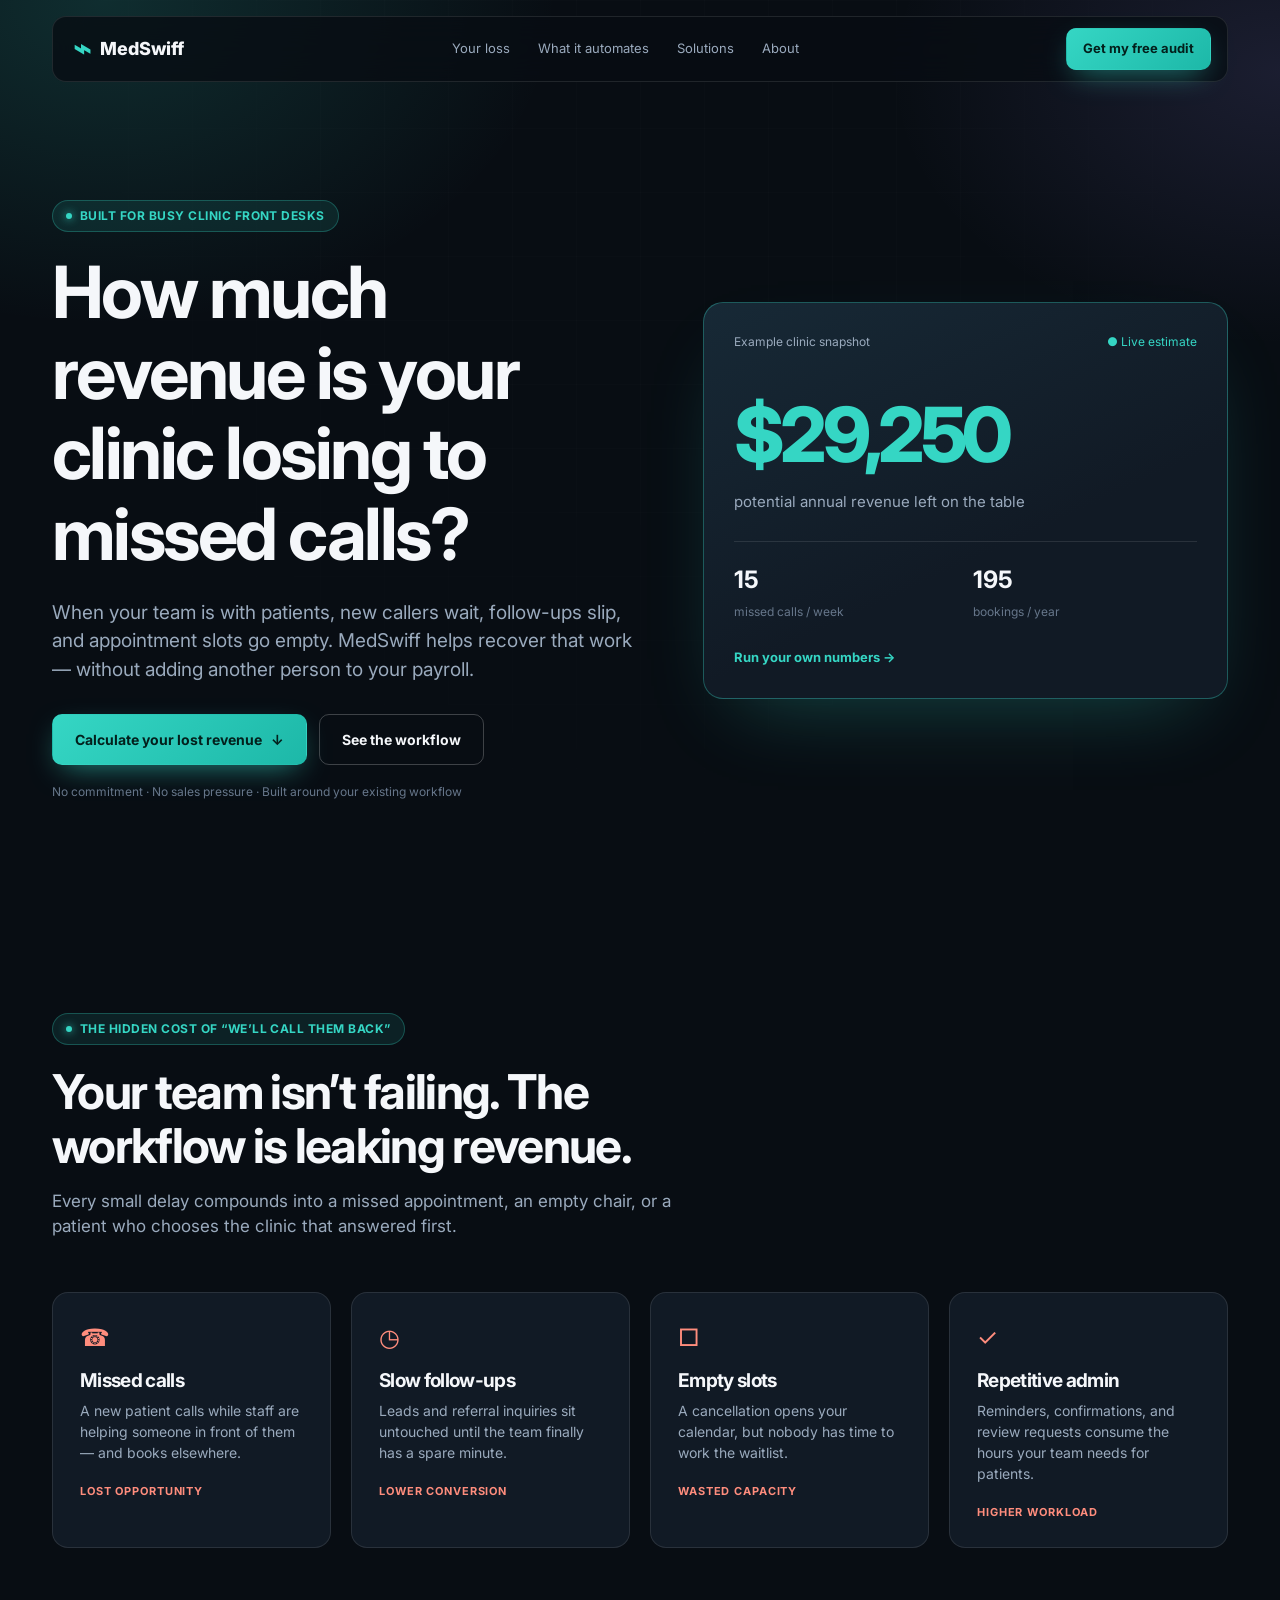
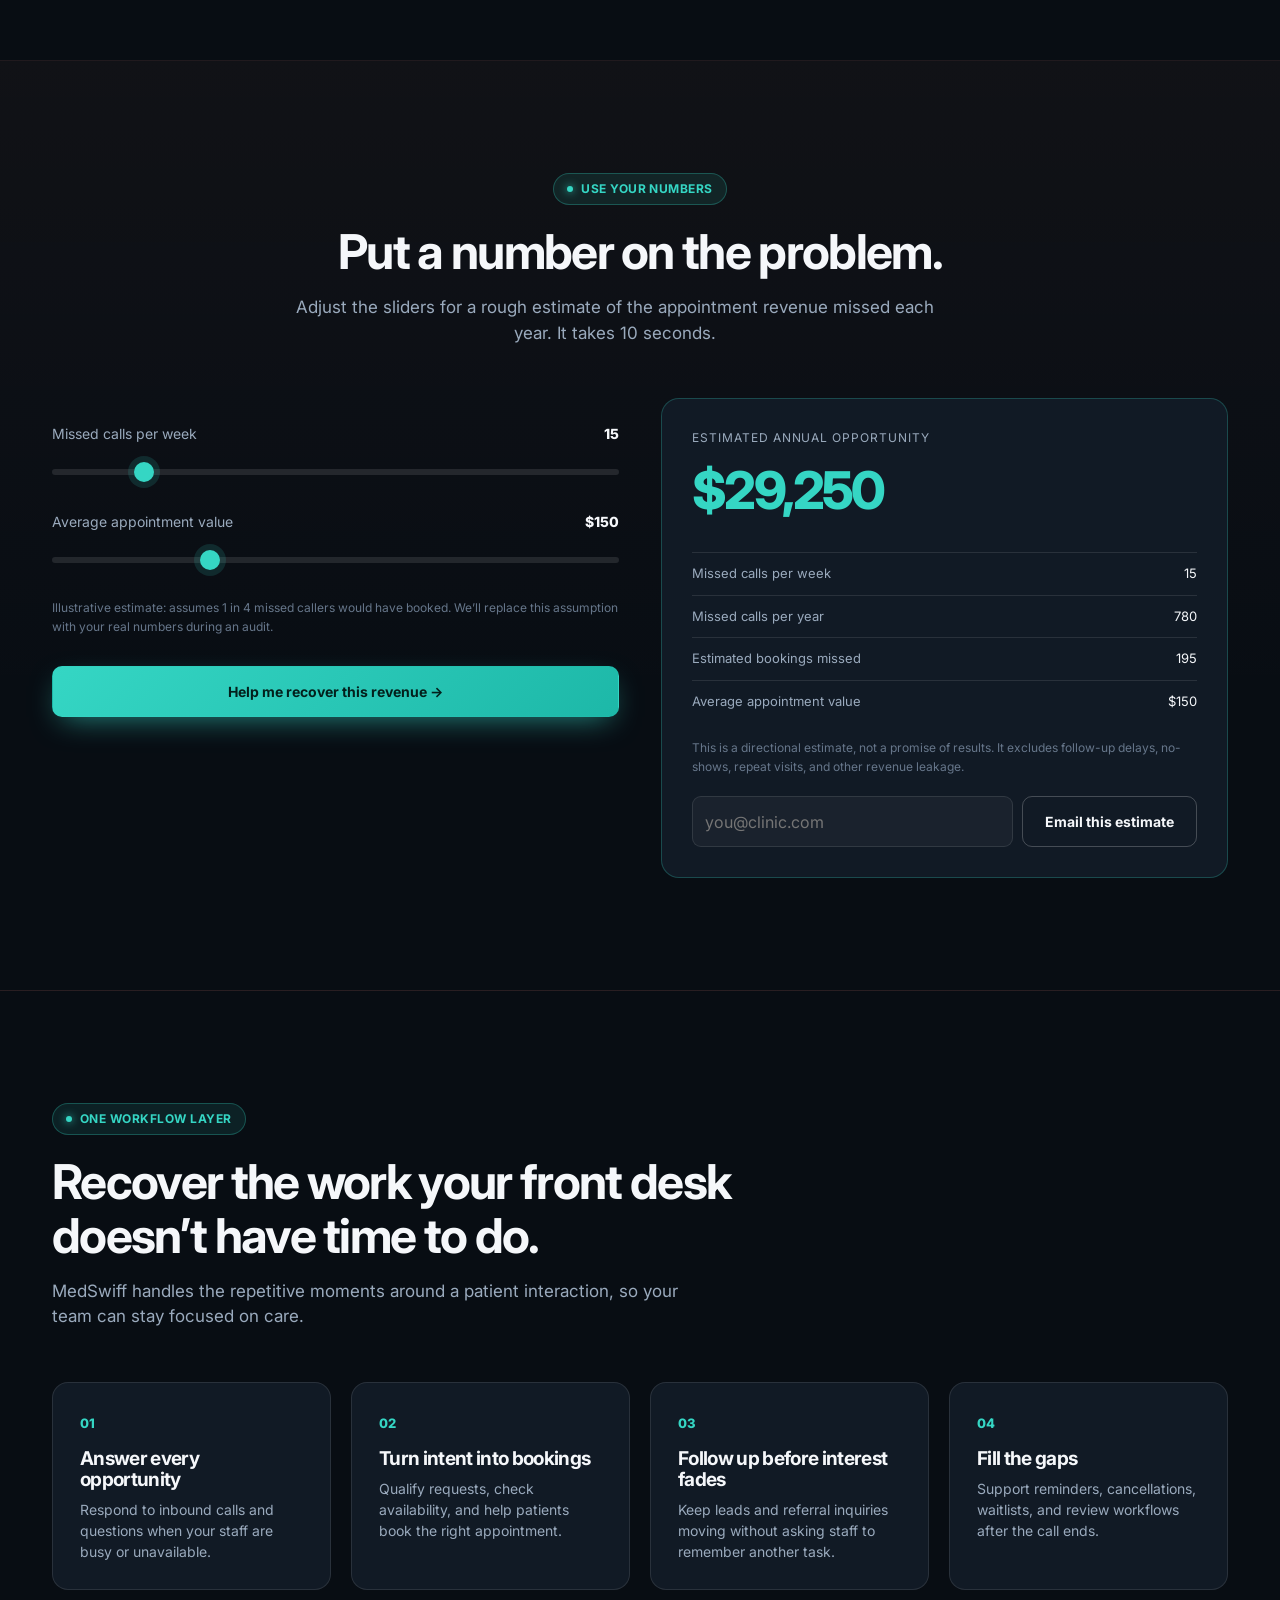
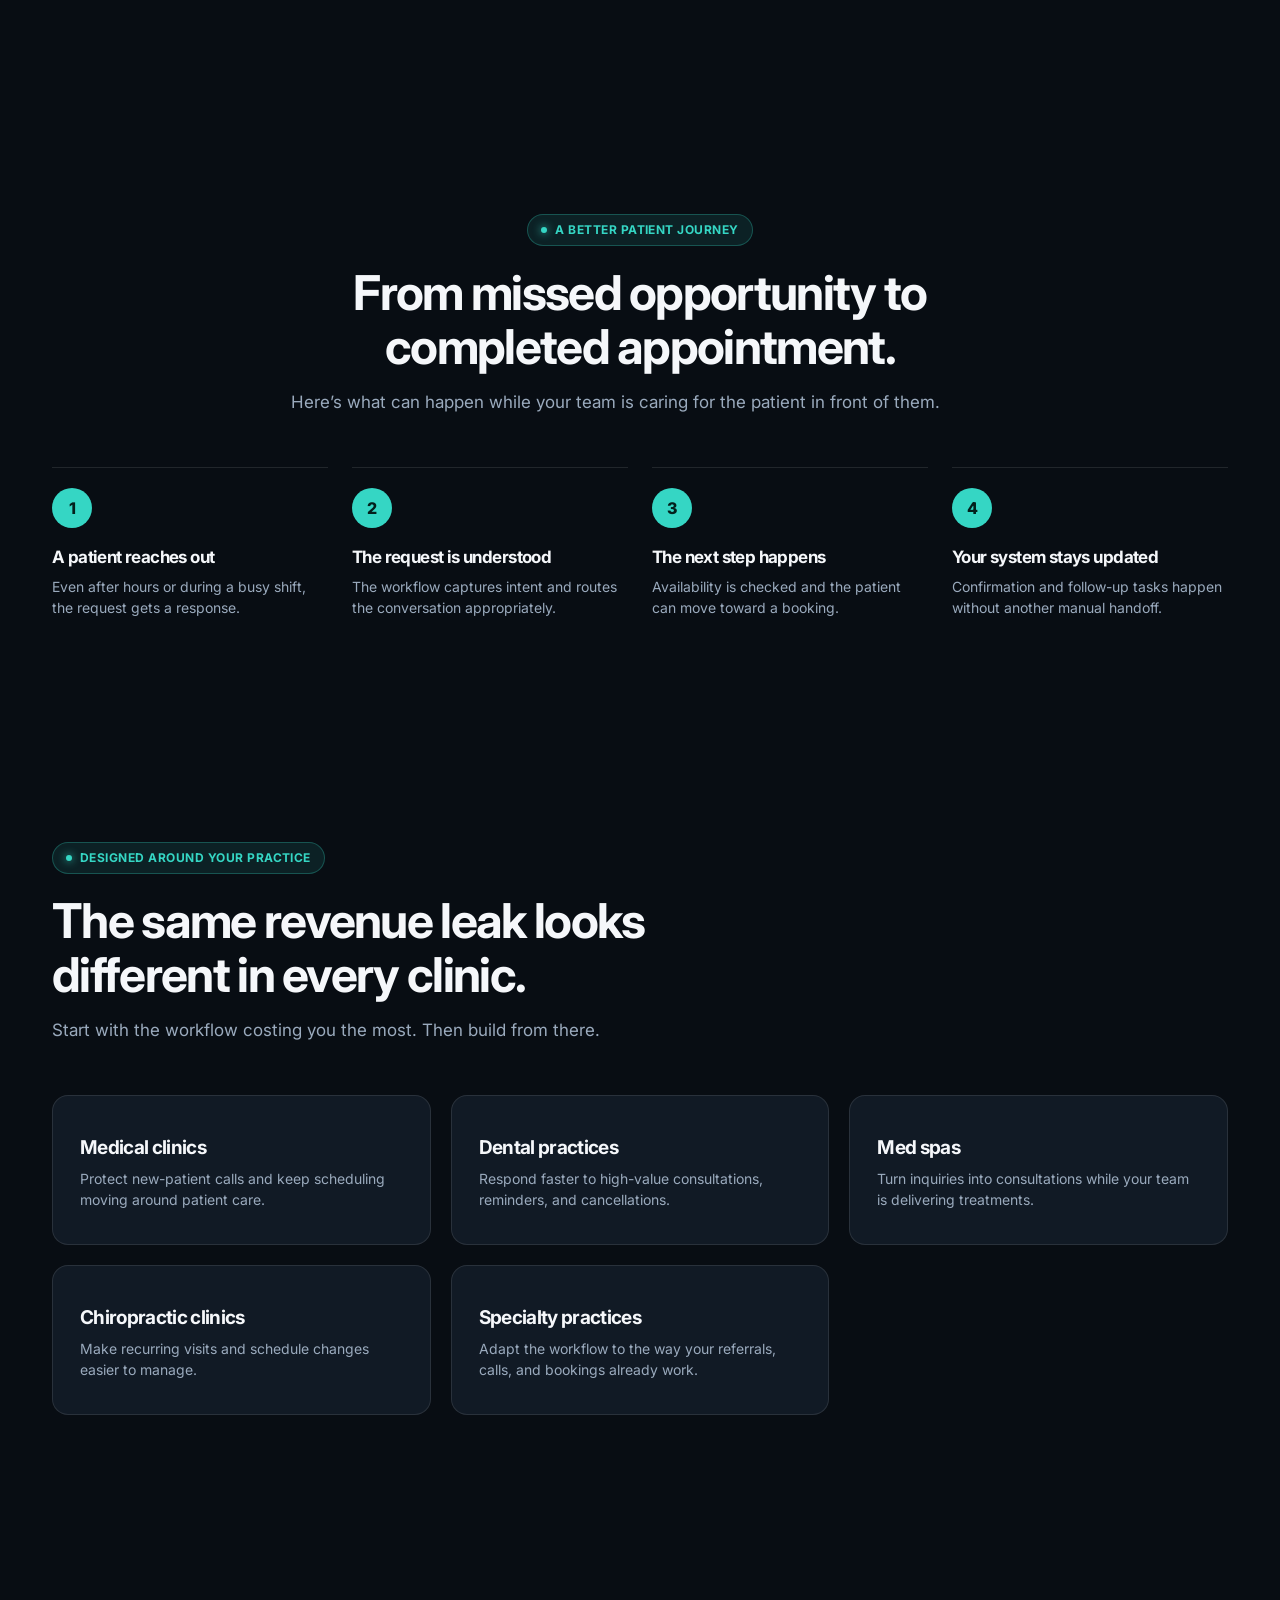
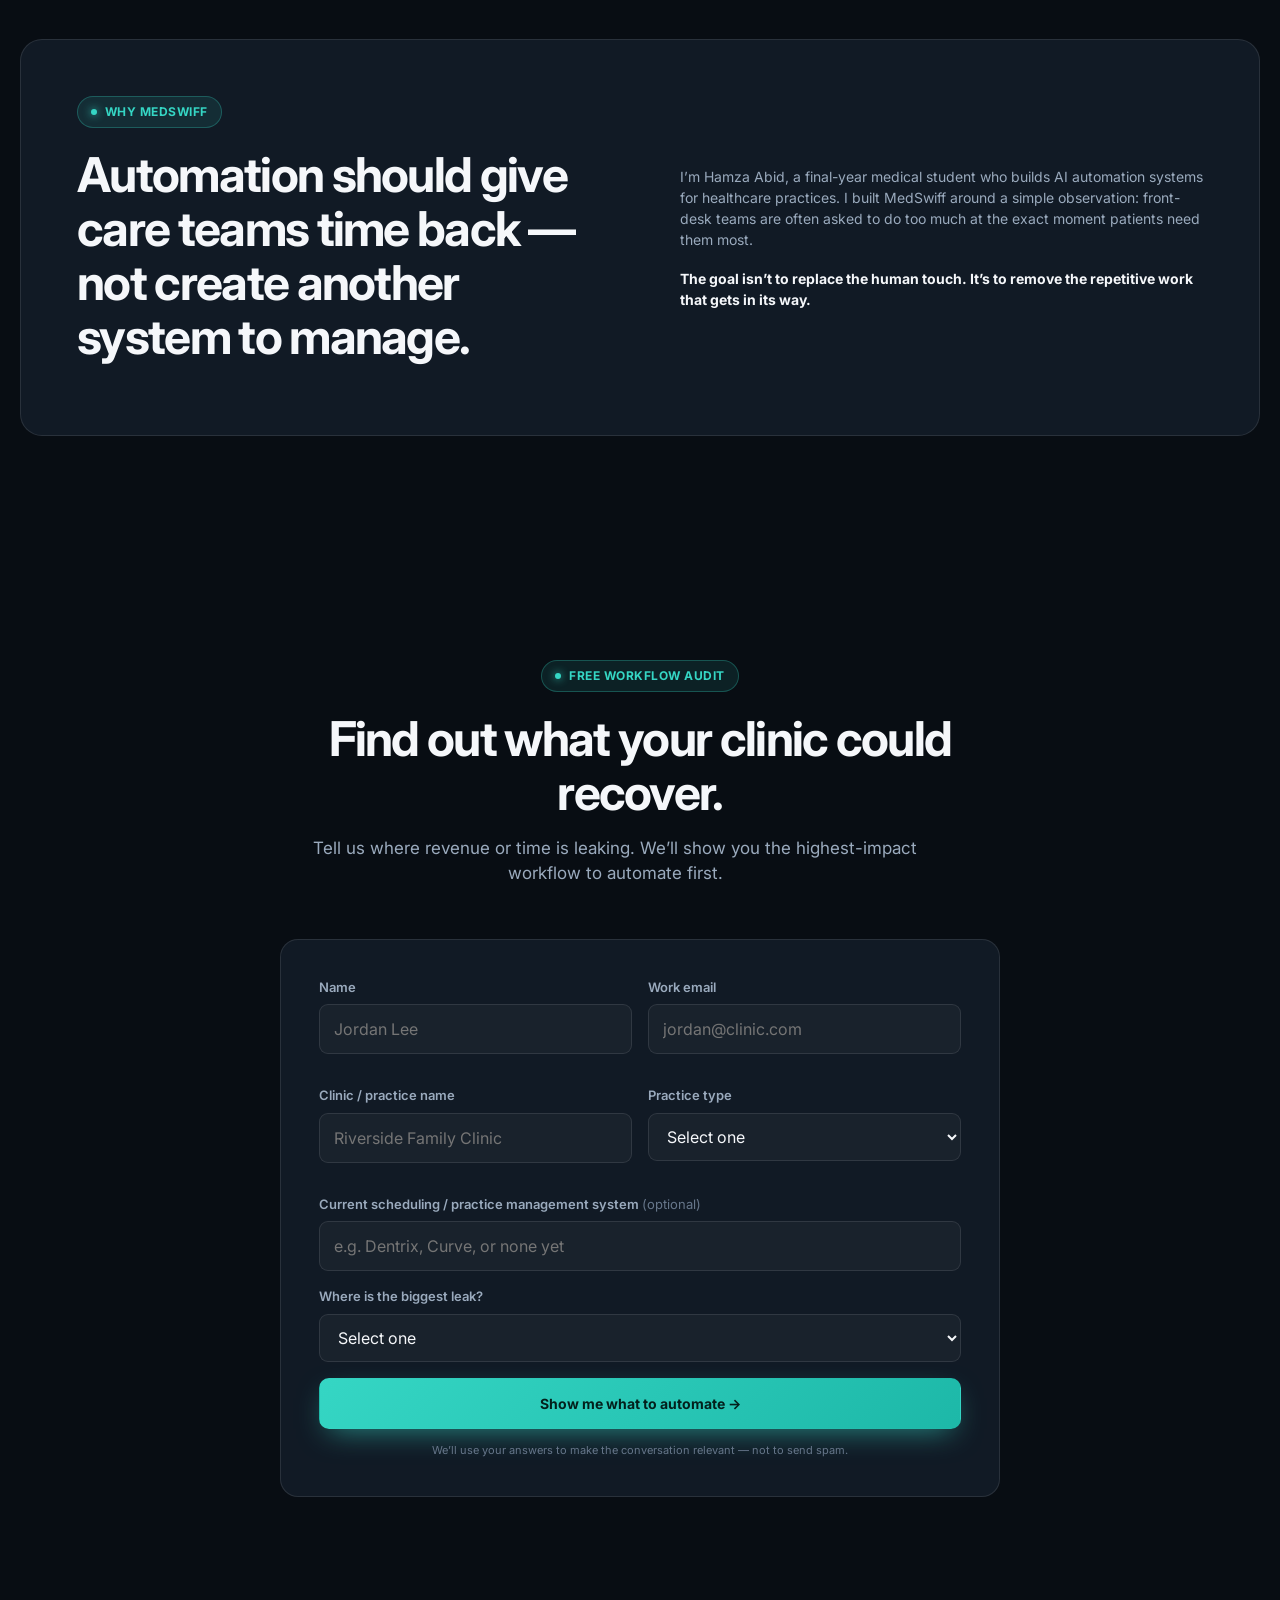
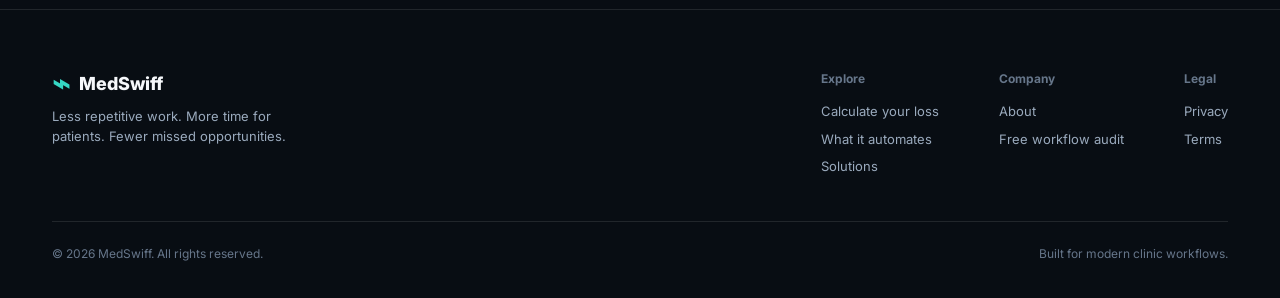
==== commit 6cfca434: "Reframe landing page around revenue leakage and conversion" ====
--- a/files/index.html
+++ b/files/index.html
@@ -1,677 +1,57 @@
-<!DOCTYPE html>
+<!doctype html>
 <html lang="en">
 <head>
-<meta charset="UTF-8">
-<meta name="viewport" content="width=device-width, initial-scale=1.0">
-<title>MedSwiff — The AI Workforce for Modern Clinics</title>
-<meta name="description" content="MedSwiff automates calls, appointment scheduling, follow-ups, patient communication, and repetitive clinic workflows with AI.">
-<meta property="og:title" content="MedSwiff — The AI Workforce for Modern Clinics">
-<meta property="og:description" content="MedSwiff automates calls, appointment scheduling, follow-ups, patient communication, and repetitive clinic workflows with AI.">
-<meta property="og:type" content="website">
-<link rel="preconnect" href="https://fonts.googleapis.com">
-<link rel="preconnect" href="https://fonts.gstatic.com" crossorigin>
-<link href="https://fonts.googleapis.com/css2?family=Inter:wght@400;500;600;700;800&display=swap" rel="stylesheet">
-<link rel="stylesheet" href="styles.css">
-<link rel="icon" href="data:image/svg+xml,%3Csvg xmlns='http://www.w3.org/2000/svg' viewBox='0 0 32 32'%3E%3Cpath d='M4 22C9 22 9 10 15 10C20 10 20 22 26 22' stroke='%2331D2C1' stroke-width='2.6' fill='none' stroke-linecap='round'/%3E%3Ccircle cx='4' cy='22' r='2.4' fill='%2331D2C1'/%3E%3Ccircle cx='26' cy='22' r='2.4' fill='%238C7CF0'/%3E%3C/svg%3E">
+  <meta charset="UTF-8">
+  <meta name="viewport" content="width=device-width, initial-scale=1">
+  <title>MedSwiff — Recover the appointments your clinic is missing</title>
+  <meta name="description" content="See what missed calls and slow follow-ups may be costing your clinic, then discover the workflows MedSwiff can automate.">
+  <meta property="og:title" content="Recover the appointments your clinic is missing | MedSwiff">
+  <meta property="og:description" content="Turn missed calls, follow-ups, and empty slots into booked appointments with an AI front desk built for clinics.">
+  <meta property="og:type" content="website">
+  <link rel="preconnect" href="https://fonts.googleapis.com">
+  <link rel="preconnect" href="https://fonts.gstatic.com" crossorigin>
+  <link href="https://fonts.googleapis.com/css2?family=Inter:wght@400;500;600;700;800&display=swap" rel="stylesheet">
+  <link rel="stylesheet" href="styles.css">
 </head>
 <body>
-
 <header>
-  <div class="nav-inner">
-    <div class="nav-bar">
-      <a href="#top" class="logo" aria-label="MedSwiff home">
-        <svg viewBox="0 0 32 32" fill="none" xmlns="http://www.w3.org/2000/svg" aria-hidden="true">
-          <defs>
-            <linearGradient id="logoGrad" x1="0" y1="0" x2="32" y2="32">
-              <stop offset="0%" stop-color="#31D2C1"/>
-              <stop offset="100%" stop-color="#8C7CF0"/>
-            </linearGradient>
-          </defs>
-          <path d="M4 22C9 22 9 10 15 10C20 10 20 22 26 22" stroke="url(#logoGrad)" stroke-width="2.6" stroke-linecap="round"/>
-          <circle cx="4" cy="22" r="2.4" fill="#31D2C1"/>
-          <circle cx="26" cy="22" r="2.4" fill="#8C7CF0"/>
-        </svg>
-        MedSwiff
-      </a>
-      <nav class="nav-links" aria-label="Primary">
-        <a href="#product">Product</a>
-        <a href="#how-it-works">How It Works</a>
-        <a href="#solutions">Solutions</a>
-        <a href="#integrations">Integrations</a>
-        <a href="#pricing">Pricing</a>
-      </nav>
-      <div class="nav-cta">
-        <a href="#demo" class="btn btn-ghost" style="padding:10px 18px; font-size:14px;">See How It Works</a>
-        <a href="#demo" class="btn btn-primary" style="padding:10px 18px; font-size:14px;">Book a Demo</a>
-        <button class="menu-toggle" id="menuToggle" aria-label="Open menu" aria-expanded="false">
-          <svg viewBox="0 0 24 24" fill="none" stroke="currentColor" stroke-width="2"><line x1="3" y1="6" x2="21" y2="6"/><line x1="3" y1="12" x2="21" y2="12"/><line x1="3" y1="18" x2="21" y2="18"/></svg>
-        </button>
+  <div class="nav-inner"><div class="nav-bar">
+    <a href="#top" class="logo" aria-label="MedSwiff home"><span class="logo-mark" aria-hidden="true">⌁</span> MedSwiff</a>
+    <nav class="nav-links" aria-label="Primary"><a href="#estimate">Your loss</a><a href="#solution">What it automates</a><a href="#who-its-for">Solutions</a><a href="#founder">About</a></nav>
+    <div class="nav-cta"><a href="#demo" class="btn btn-primary nav-button">Get my free audit</a><button class="menu-toggle" id="menuToggle" aria-label="Open menu" aria-expanded="false">☰</button></div>
+  </div></div>
+  <nav class="mobile-menu" id="mobileMenu" aria-label="Mobile navigation"><a href="#estimate">Calculate your loss</a><a href="#solution">What it automates</a><a href="#who-its-for">Solutions</a><a href="#founder">About</a><a href="#demo">Get my free audit</a></nav>
+</header>
+<main id="top">
+  <section class="hero">
+    <div class="bg-fade" aria-hidden="true"></div><div class="grid-pattern" aria-hidden="true"></div>
+    <div class="container hero-grid">
+      <div class="hero-copy">
+        <span class="eyebrow"><span class="dot"></span>Built for busy clinic front desks</span>
+        <h1>How much revenue is your clinic losing to missed calls?</h1>
+        <p class="lede">When your team is with patients, new callers wait, follow-ups slip, and appointment slots go empty. MedSwiff helps recover that work — without adding another person to your payroll.</p>
+        <div class="hero-ctas"><a href="#estimate" class="btn btn-primary">Calculate your lost revenue <span aria-hidden="true">↓</span></a><a href="#how-it-works" class="btn btn-ghost">See the workflow</a></div>
+        <p class="trust-line">No commitment · No sales pressure · Built around your existing workflow</p>
       </div>
-    </div>
-  </div>
-  <div class="mobile-menu" id="mobileMenu">
-    <a href="#product">Product</a>
-    <a href="#how-it-works">How It Works</a>
-    <a href="#solutions">Solutions</a>
-    <a href="#integrations">Integrations</a>
-    <a href="#pricing">Pricing</a>
-    <a href="#demo" style="color:var(--teal); font-weight:600;">Book a Demo</a>
-  </div>
-</header>
-
-<main id="top">
-
-  <!-- HERO -->
-  <section class="hero">
-    <div class="grid-pattern" aria-hidden="true"></div>
-    <div class="bg-fade" aria-hidden="true"></div>
-    <div class="container hero-grid">
-      <div>
-        <span class="eyebrow"><span class="dot"></span>AI-powered clinic operations</span>
-        <h1>The AI workforce for modern clinics</h1>
-        <p class="lede">MedSwiff handles the calls, bookings, follow-ups, and repetitive workflows that keep your clinic staff busy — so your team can focus on patients.</p>
-        <div class="hero-ctas">
-          <a href="#demo" class="btn btn-primary">Book a Demo →</a>
-          <a href="#product" class="btn btn-ghost">See How It Works</a>
-        </div>
-      </div>
-      <div class="hero-visual" aria-hidden="true">
-        <svg class="conn-svg" viewBox="0 0 500 460" preserveAspectRatio="none">
-          <path d="M100,60 C 180,60 200,140 250,180"/>
-          <path d="M400,90 C 320,90 300,150 250,190"/>
-          <path d="M90,380 C 170,380 190,300 245,240"/>
-          <path d="M420,400 C 330,400 310,320 255,250"/>
-        </svg>
-        <div class="flow-card fc-1"><div class="fc-title"><span class="fc-dot"></span>New patient call</div>Inbound · answering</div>
-        <div class="flow-card fc-2"><div class="fc-title"><span class="fc-dot"></span>Appointment confirmed</div>Dr. Alvarez · 2:30 PM</div>
-        <div class="flow-card fc-3"><div class="fc-title"><span class="fc-dot"></span>Waitlist patient contacted</div>Slot opened at 10:00 AM</div>
-        <div class="flow-card fc-4"><div class="fc-title"><span class="fc-dot"></span>Review request sent</div>Follow-up · SMS</div>
-        <div class="core-node">
-          <div class="badge-ai"><span class="pulse"></span>MedSwiff AI</div>
-          <div class="steps">
-            <div>Incoming call</div>
-            <div><span>AI Receptionist</span></div>
-            <div>Lead qualified</div>
-            <div><span>Appointment booked</span></div>
-            <div>Reminder sent</div>
-          </div>
-        </div>
-      </div>
+      <div class="hero-loss-card" aria-label="Example missed call revenue calculation"><div class="loss-card-top"><span>Example clinic snapshot</span><span class="live-dot">● Live estimate</span></div><div class="loss-number">$29,250</div><p>potential annual revenue left on the table</p><div class="loss-metrics"><div><strong>15</strong><span>missed calls / week</span></div><div><strong>195</strong><span>bookings / year</span></div></div><a href="#estimate" class="text-link">Run your own numbers →</a></div>
     </div>
   </section>
 
-  <!-- PROBLEM -->
-  <section id="problem">
-    <div class="container">
-      <div class="section-head reveal">
-        <h2>Your front desk shouldn't have to do everything manually.</h2>
-        <p>Clinics deal with repetitive operational work every day — and it adds up faster than most teams can keep up with.</p>
-      </div>
-      <div class="grid grid-4 reveal">
-        <div class="card problem-card">
-          <div class="card-icon"><svg viewBox="0 0 24 24" fill="none" stroke="currentColor" stroke-width="1.8"><path d="M22 16.92v3a2 2 0 0 1-2.18 2 19.79 19.79 0 0 1-8.63-3.07 19.5 19.5 0 0 1-6-6 19.79 19.79 0 0 1-3.07-8.67A2 2 0 0 1 4.11 2h3a2 2 0 0 1 2 1.72c.127.96.361 1.903.7 2.81a2 2 0 0 1-.45 2.11L8.09 9.91a16 16 0 0 0 6 6l1.27-1.27a2 2 0 0 1 2.11-.45c.907.339 1.85.573 2.81.7A2 2 0 0 1 22 16.92z"/></svg></div>
-          <h3>Too many calls</h3>
-          <p>Patients call to ask questions, check availability, book appointments, reschedule, cancel, and follow up.</p>
-        </div>
-        <div class="card problem-card">
-          <div class="card-icon"><svg viewBox="0 0 24 24" fill="none" stroke="currentColor" stroke-width="1.8"><circle cx="12" cy="12" r="10"/><path d="M12 6v6l4 2"/></svg></div>
-          <h3>Missed opportunities</h3>
-          <p>Calls and inquiries can arrive when staff are busy, after hours, or unavailable.</p>
-        </div>
-        <div class="card problem-card">
-          <div class="card-icon"><svg viewBox="0 0 24 24" fill="none" stroke="currentColor" stroke-width="1.8"><rect x="3" y="4" width="18" height="18" rx="2"/><path d="M16 2v4M8 2v4M3 10h18"/></svg></div>
-          <h3>No-shows &amp; cancellations</h3>
-          <p>Empty appointment slots create lost opportunities and wasted capacity.</p>
-        </div>
-        <div class="card problem-card">
-          <div class="card-icon"><svg viewBox="0 0 24 24" fill="none" stroke="currentColor" stroke-width="1.8"><path d="M9 11l3 3L22 4"/><path d="M21 12v7a2 2 0 0 1-2 2H5a2 2 0 0 1-2-2V5a2 2 0 0 1 2-2h11"/></svg></div>
-          <h3>Repetitive admin</h3>
-          <p>Staff spend time on reminders, follow-ups, confirmations, reviews, and other repetitive tasks.</p>
-        </div>
-      </div>
-    </div>
-  </section>
+  <section id="problem"><div class="container"><div class="section-head reveal"><span class="eyebrow"><span class="dot"></span>The hidden cost of “we’ll call them back”</span><h2>Your team isn’t failing. The workflow is leaking revenue.</h2><p>Every small delay compounds into a missed appointment, an empty chair, or a patient who chooses the clinic that answered first.</p></div><div class="grid grid-4 reveal"><article class="card problem-card"><div class="problem-icon">☎</div><h3>Missed calls</h3><p>A new patient calls while staff are helping someone in front of them — and books elsewhere.</p><strong>Lost opportunity</strong></article><article class="card problem-card"><div class="problem-icon">◷</div><h3>Slow follow-ups</h3><p>Leads and referral inquiries sit untouched until the team finally has a spare minute.</p><strong>Lower conversion</strong></article><article class="card problem-card"><div class="problem-icon">□</div><h3>Empty slots</h3><p>A cancellation opens your calendar, but nobody has time to work the waitlist.</p><strong>Wasted capacity</strong></article><article class="card problem-card"><div class="problem-icon">✓</div><h3>Repetitive admin</h3><p>Reminders, confirmations, and review requests consume the hours your team needs for patients.</p><strong>Higher workload</strong></article></div></div></section>
 
-  <!-- INTRODUCE MEDSWIFF -->
-  <section id="product">
-    <div class="container">
-      <div class="section-head reveal">
-        <h2>Meet the AI workforce behind your front desk.</h2>
-        <p>MedSwiff combines AI voice agents, AI assistants, and workflow automation to handle repetitive clinic operations — from the first patient interaction to post-appointment follow-up.</p>
-      </div>
-      <div class="workforce-strip reveal">
-        <div class="wf-pill"><span class="dot"></span>AI Receptionist</div>
-        <div class="wf-pill"><span class="dot"></span>AI Scheduler</div>
-        <div class="wf-pill"><span class="dot"></span>Follow-up Agent</div>
-        <div class="wf-pill"><span class="dot"></span>Patient Communication</div>
-        <div class="wf-pill"><span class="dot"></span>Recovery Automation</div>
-        <div class="wf-pill"><span class="dot"></span>Review Assistant</div>
-      </div>
-    </div>
-  </section>
+  <section id="estimate" class="estimate-section"><div class="container"><div class="section-head center reveal"><span class="eyebrow"><span class="dot"></span>Use your numbers</span><h2>Put a number on the problem.</h2><p>Adjust the sliders for a rough estimate of the appointment revenue missed each year. It takes 10 seconds.</p></div><div class="calc-wrap reveal"><div class="calc-sliders"><div class="calc-field"><label for="calcCalls">Missed calls per week <span id="calcCallsVal">15</span></label><input type="range" id="calcCalls" min="0" max="100" value="15" step="1"></div><div class="calc-field"><label for="calcValue">Average appointment value <span id="calcValueVal">$150</span></label><input type="range" id="calcValue" min="20" max="500" value="150" step="10"></div><p class="calc-assumption">Illustrative estimate: assumes 1 in 4 missed callers would have booked. We’ll replace this assumption with your real numbers during an audit.</p><a href="#demo" class="btn btn-primary">Help me recover this revenue →</a></div><div class="calc-result-card"><div class="calc-result-label">Estimated annual opportunity</div><div class="calc-result-number" id="calcResult">$29,250</div><div class="calc-breakdown-row"><span>Missed calls per week</span><span id="bdCalls">15</span></div><div class="calc-breakdown-row"><span>Missed calls per year</span><span id="bdYear">780</span></div><div class="calc-breakdown-row"><span>Estimated bookings missed</span><span id="bdBookings">195</span></div><div class="calc-breakdown-row"><span>Average appointment value</span><span id="bdValue">$150</span></div><p class="calc-disclaimer">This is a directional estimate, not a promise of results. It excludes follow-up delays, no-shows, repeat visits, and other revenue leakage.</p><form id="calcForm" class="calc-email-form"><label class="sr-only" for="calcEmail">Email address</label><input type="email" id="calcEmail" placeholder="you@clinic.com" required><button type="submit" class="btn btn-ghost">Email this estimate</button></form><div class="calc-email-success" id="calcSuccess" role="status">Estimate ready — check your inbox shortly.</div></div></div></div></section>
 
-  <!-- CORE FEATURES -->
-  <section>
-    <div class="container">
-      <div class="section-head reveal">
-        <h2>One workforce. Every workflow.</h2>
-        <p>Six connected capabilities that work together as a single platform, not six separate tools.</p>
-      </div>
+  <section id="solution"><div class="container"><div class="section-head reveal"><span class="eyebrow"><span class="dot"></span>One workflow layer</span><h2>Recover the work your front desk doesn’t have time to do.</h2><p>MedSwiff handles the repetitive moments around a patient interaction, so your team can stay focused on care.</p></div><div class="grid grid-4 reveal"><article class="card solution-card"><span class="card-number">01</span><h3>Answer every opportunity</h3><p>Respond to inbound calls and questions when your staff are busy or unavailable.</p></article><article class="card solution-card"><span class="card-number">02</span><h3>Turn intent into bookings</h3><p>Qualify requests, check availability, and help patients book the right appointment.</p></article><article class="card solution-card"><span class="card-number">03</span><h3>Follow up before interest fades</h3><p>Keep leads and referral inquiries moving without asking staff to remember another task.</p></article><article class="card solution-card"><span class="card-number">04</span><h3>Fill the gaps</h3><p>Support reminders, cancellations, waitlists, and review workflows after the call ends.</p></article></div></div></section>
 
-      <div class="feature-row reveal">
-        <div>
-          <span class="feature-num">01 · AI Receptionist</span>
-          <h3>Answers calls the way your front desk would want to.</h3>
-          <p>Handles common questions, collects patient information, and routes conversations to your team when human assistance is needed.</p>
-        </div>
-        <div class="feature-visual">
-          <div class="mini-header"><span>Incoming call</span><span class="mini-status"><span class="pulse-sm"></span>Live · 02:14</span></div>
-          <div class="call-line"><div class="avatar"></div><div><div style="color:var(--text-1); font-weight:500;">New Patient</div><div style="color:var(--text-3); font-size:12px;">AI handling call</div></div></div>
-          <div class="lead-field"><span>Status</span><span style="color:var(--teal);">In progress</span></div>
-          <div class="lead-field"><span>Channel</span><span>Inbound call</span></div>
-        </div>
-      </div>
+  <section id="how-it-works"><div class="container"><div class="section-head center reveal"><span class="eyebrow"><span class="dot"></span>A better patient journey</span><h2>From missed opportunity to completed appointment.</h2><p>Here’s what can happen while your team is caring for the patient in front of them.</p></div><div class="steps-row reveal"><article class="step-item"><div class="step-num">1</div><h4>A patient reaches out</h4><p>Even after hours or during a busy shift, the request gets a response.</p></article><article class="step-item"><div class="step-num">2</div><h4>The request is understood</h4><p>The workflow captures intent and routes the conversation appropriately.</p></article><article class="step-item"><div class="step-num">3</div><h4>The next step happens</h4><p>Availability is checked and the patient can move toward a booking.</p></article><article class="step-item"><div class="step-num">4</div><h4>Your system stays updated</h4><p>Confirmation and follow-up tasks happen without another manual handoff.</p></article></div></div></section>
 
-      <div class="feature-row reverse reveal">
-        <div>
-          <span class="feature-num">02 · Lead Qualification</span>
-          <h3>Turns inquiries into organized, actionable information.</h3>
-          <p>Automatically collects and organizes information from prospective patients and identifies what they need before a human ever steps in.</p>
-        </div>
-        <div class="feature-visual">
-          <div class="lead-field"><span>Name</span><span>J. Marín</span></div>
-          <div class="lead-field"><span>Treatment</span><span>Consultation</span></div>
-          <div class="lead-field"><span>Insurance</span><span>Provided</span></div>
-          <div class="lead-field"><span>Preferred time</span><span>Weekday mornings</span></div>
-          <div class="lead-field"><span>Status</span><span style="color:var(--teal); font-weight:600;">Qualified</span></div>
-        </div>
-      </div>
+  <section id="who-its-for"><div class="container"><div class="section-head reveal"><span class="eyebrow"><span class="dot"></span>Designed around your practice</span><h2>The same revenue leak looks different in every clinic.</h2><p>Start with the workflow costing you the most. Then build from there.</p></div><div class="grid grid-3 reveal"><article class="card audience-card"><h3>Medical clinics</h3><p>Protect new-patient calls and keep scheduling moving around patient care.</p></article><article class="card audience-card"><h3>Dental practices</h3><p>Respond faster to high-value consultations, reminders, and cancellations.</p></article><article class="card audience-card"><h3>Med spas</h3><p>Turn inquiries into consultations while your team is delivering treatments.</p></article><article class="card audience-card"><h3>Chiropractic clinics</h3><p>Make recurring visits and schedule changes easier to manage.</p></article><article class="card audience-card"><h3>Specialty practices</h3><p>Adapt the workflow to the way your referrals, calls, and bookings already work.</p></article></div></div></section>
 
-      <div class="feature-row reveal">
-        <div>
-          <span class="feature-num">03 · Appointment Booking</span>
-          <h3>Books appointments without staff coordinating every step.</h3>
-          <p>Checks availability and helps patients book appointments directly, matching real openings on your calendar.</p>
-        </div>
-        <div class="feature-visual">
-          <div class="mini-header"><span>Available slots · Thursday</span></div>
-          <div class="cal-grid">
-            <div class="cal-slot">9:00</div><div class="cal-slot">9:30</div><div class="cal-slot selected">10:00</div><div class="cal-slot">10:30</div><div class="cal-slot">11:00</div>
-          </div>
-          <div class="lead-field" style="margin-top:16px;"><span>Status</span><span style="color:var(--teal); font-weight:600;">Appointment confirmed</span></div>
-        </div>
-      </div>
+  <section id="founder"><div class="container founder-panel reveal"><div><span class="eyebrow"><span class="dot"></span>Why MedSwiff</span><h2>Automation should give care teams time back — not create another system to manage.</h2></div><div><p>I’m Hamza Abid, a final-year medical student who builds AI automation systems for healthcare practices. I built MedSwiff around a simple observation: front-desk teams are often asked to do too much at the exact moment patients need them most.</p><p class="founder-emphasis">The goal isn’t to replace the human touch. It’s to remove the repetitive work that gets in its way.</p></div></div></section>
 
-      <div class="feature-row reverse reveal">
-        <div>
-          <span class="feature-num">04 · Follow-Ups &amp; Reminders</span>
-          <h3>Keeps patients on track without manual outreach.</h3>
-          <p>Automatically sends appointment confirmations, reminders, follow-ups, and other patient communications on schedule.</p>
-        </div>
-        <div class="feature-visual">
-          <div class="tl-item"><div class="tl-dot"></div><div><div class="tl-label">Appointment booked</div><div class="tl-sub">Just now</div></div></div>
-          <div class="tl-item"><div class="tl-dot"></div><div><div class="tl-label">Confirmation sent</div><div class="tl-sub">Instant</div></div></div>
-          <div class="tl-item"><div class="tl-dot"></div><div><div class="tl-label">24-hour reminder</div><div class="tl-sub">Scheduled</div></div></div>
-          <div class="tl-item"><div class="tl-dot"></div><div><div class="tl-label">Post-visit follow-up</div><div class="tl-sub">Scheduled</div></div></div>
-        </div>
-      </div>
-
-      <div class="feature-row reveal">
-        <div>
-          <span class="feature-num">05 · No-Show &amp; Waitlist Recovery</span>
-          <h3>Fills the gaps a cancellation leaves behind.</h3>
-          <p>When an appointment is cancelled or a slot opens up, MedSwiff can work through the waitlist and reach out to appropriate patients.</p>
-        </div>
-        <div class="feature-visual">
-          <div class="chain">
-            <span class="step">Cancelled appointment</span><span class="arrow">→</span>
-            <span class="step">Waitlist</span><span class="arrow">→</span>
-            <span class="step">Patient contacted</span><span class="arrow">→</span>
-            <span class="step" style="background:var(--teal-dim); color:var(--teal);">Slot filled</span>
-          </div>
-        </div>
-      </div>
-
-      <div class="feature-row reverse reveal">
-        <div>
-          <span class="feature-num">06 · Reviews &amp; Reputation</span>
-          <h3>Asks for feedback at the right moment, automatically.</h3>
-          <p>After appropriate patient interactions, MedSwiff can automate review-request workflows so nothing depends on staff remembering to ask.</p>
-        </div>
-        <div class="feature-visual">
-          <div class="chain" style="margin-bottom:16px;">
-            <span class="step">Completed appointment</span><span class="arrow">→</span>
-            <span class="step">Review request</span>
-          </div>
-          <div class="stars">★ ★ ★ ★ ★</div>
-        </div>
-      </div>
-    </div>
-  </section>
-
-  <!-- HOW IT WORKS -->
-  <section id="how-it-works">
-    <div class="container">
-      <div class="section-head center reveal" style="margin-left:auto; margin-right:auto;">
-        <h2>From patient request to completed workflow.</h2>
-        <p>The same underlying flow handles every channel and every type of request.</p>
-      </div>
-      <div class="steps-row reveal">
-        <div class="step-item">
-          <div class="step-num">1</div>
-          <h4>Patient reaches out</h4>
-          <p>Call, inquiry, website interaction, or other supported channel.</p>
-        </div>
-        <div class="step-item">
-          <div class="step-num">2</div>
-          <h4>MedSwiff responds</h4>
-          <p>AI handles the initial interaction and gathers relevant information.</p>
-        </div>
-        <div class="step-item">
-          <div class="step-num">3</div>
-          <h4>The workflow runs</h4>
-          <p>Qualifies leads, checks availability, schedules appointments, sends reminders, and updates your systems.</p>
-        </div>
-        <div class="step-item">
-          <div class="step-num">4</div>
-          <h4>Your team stays in control</h4>
-          <p>Conversations and tasks escalate to staff whenever human involvement is appropriate.</p>
-        </div>
-      </div>
-    </div>
-  </section>
-
-  <!-- USE CASES -->
-  <section id="solutions">
-    <div class="container">
-      <div class="section-head reveal">
-        <h2>Built for modern healthcare practices.</h2>
-        <p>The same workforce adapts to how each type of practice actually operates.</p>
-      </div>
-      <div class="tabs reveal" role="tablist" aria-label="Use cases">
-        <button class="tab-btn active" data-tab="medical" role="tab" aria-selected="true">Medical Clinics</button>
-        <button class="tab-btn" data-tab="dental" role="tab" aria-selected="false">Dental Practices</button>
-        <button class="tab-btn" data-tab="spa" role="tab" aria-selected="false">Med Spas</button>
-        <button class="tab-btn" data-tab="chiro" role="tab" aria-selected="false">Chiropractic Clinics</button>
-      </div>
-      <div class="tab-panel active" id="tab-medical">
-        <div>
-          <p>Patient calls, scheduling, follow-ups, FAQs, reminders, and administrative workflows — handled without pulling staff away from patients in the room.</p>
-          <ul>
-            <li><svg viewBox="0 0 24 24" fill="none" stroke="currentColor" stroke-width="2"><polyline points="20 6 9 17 4 12"/></svg>Inbound call handling</li>
-            <li><svg viewBox="0 0 24 24" fill="none" stroke="currentColor" stroke-width="2"><polyline points="20 6 9 17 4 12"/></svg>Appointment scheduling</li>
-            <li><svg viewBox="0 0 24 24" fill="none" stroke="currentColor" stroke-width="2"><polyline points="20 6 9 17 4 12"/></svg>Reminders &amp; follow-ups</li>
-          </ul>
-        </div>
-        <div class="tab-visual"><div class="glow" style="background:var(--teal); top:10%; left:10%;"></div></div>
-      </div>
-      <div class="tab-panel" id="tab-dental">
-        <div>
-          <p>Appointment booking, cancellations, reminders, treatment inquiries, patient follow-ups, and review requests for busy dental schedules.</p>
-          <ul>
-            <li><svg viewBox="0 0 24 24" fill="none" stroke="currentColor" stroke-width="2"><polyline points="20 6 9 17 4 12"/></svg>Treatment inquiry handling</li>
-            <li><svg viewBox="0 0 24 24" fill="none" stroke="currentColor" stroke-width="2"><polyline points="20 6 9 17 4 12"/></svg>Cancellation recovery</li>
-            <li><svg viewBox="0 0 24 24" fill="none" stroke="currentColor" stroke-width="2"><polyline points="20 6 9 17 4 12"/></svg>Review requests</li>
-          </ul>
-        </div>
-        <div class="tab-visual"><div class="glow" style="background:var(--purple); top:10%; right:10%;"></div></div>
-      </div>
-      <div class="tab-panel" id="tab-spa">
-        <div>
-          <p>Lead qualification, consultation booking, reminders, follow-ups, and reactivation workflows built for consultation-driven practices.</p>
-          <ul>
-            <li><svg viewBox="0 0 24 24" fill="none" stroke="currentColor" stroke-width="2"><polyline points="20 6 9 17 4 12"/></svg>Consultation booking</li>
-            <li><svg viewBox="0 0 24 24" fill="none" stroke="currentColor" stroke-width="2"><polyline points="20 6 9 17 4 12"/></svg>Lead qualification</li>
-            <li><svg viewBox="0 0 24 24" fill="none" stroke="currentColor" stroke-width="2"><polyline points="20 6 9 17 4 12"/></svg>Reactivation outreach</li>
-          </ul>
-        </div>
-        <div class="tab-visual"><div class="glow" style="background:var(--teal); bottom:10%; left:20%;"></div></div>
-      </div>
-      <div class="tab-panel" id="tab-chiro">
-        <div>
-          <p>Appointment scheduling, reminders, patient communication, and follow-up workflows for recurring-visit practices.</p>
-          <ul>
-            <li><svg viewBox="0 0 24 24" fill="none" stroke="currentColor" stroke-width="2"><polyline points="20 6 9 17 4 12"/></svg>Recurring visit scheduling</li>
-            <li><svg viewBox="0 0 24 24" fill="none" stroke="currentColor" stroke-width="2"><polyline points="20 6 9 17 4 12"/></svg>Patient communication</li>
-            <li><svg viewBox="0 0 24 24" fill="none" stroke="currentColor" stroke-width="2"><polyline points="20 6 9 17 4 12"/></svg>Follow-up workflows</li>
-          </ul>
-        </div>
-        <div class="tab-visual"><div class="glow" style="background:var(--purple); bottom:10%; right:20%;"></div></div>
-      </div>
-    </div>
-  </section>
-
-  <!-- INTEGRATIONS -->
-  <section id="integrations">
-    <div class="container">
-      <div class="section-head reveal">
-        <h2>Works with the systems your clinic already uses.</h2>
-        <p>MedSwiff is designed to connect with your existing tools rather than forcing your clinic to rebuild its entire workflow.</p>
-      </div>
-      <div class="grid grid-4 reveal">
-        <div class="card integration-card"><div class="card-icon"><svg viewBox="0 0 24 24" fill="none" stroke="currentColor" stroke-width="1.8"><rect x="3" y="4" width="18" height="18" rx="2"/><path d="M16 2v4M8 2v4M3 10h18"/></svg></div><h3>Calendar</h3><p>Sync availability and bookings in real time.</p></div>
-        <div class="card integration-card"><div class="card-icon purple"><svg viewBox="0 0 24 24" fill="none" stroke="currentColor" stroke-width="1.8"><circle cx="9" cy="7" r="4"/><path d="M2 21v-2a4 4 0 0 1 4-4h6a4 4 0 0 1 4 4v2"/></svg></div><h3>CRM</h3><p>Keep patient and lead records up to date.</p></div>
-        <div class="card integration-card"><div class="card-icon"><svg viewBox="0 0 24 24" fill="none" stroke="currentColor" stroke-width="1.8"><path d="M3 3h18v14H7l-4 4V3z"/></svg></div><h3>Practice Management</h3><p>Connect to how your clinic already runs.</p></div>
-        <div class="card integration-card"><div class="card-icon purple"><svg viewBox="0 0 24 24" fill="none" stroke="currentColor" stroke-width="1.8"><path d="M9 2h6a2 2 0 0 1 2 2v16a2 2 0 0 1-2 2H9a2 2 0 0 1-2-2V4a2 2 0 0 1 2-2z"/><path d="M12 18h.01"/></svg></div><h3>EHR</h3><p>Reference and update records where needed.</p></div>
-        <div class="card integration-card"><div class="card-icon"><svg viewBox="0 0 24 24" fill="none" stroke="currentColor" stroke-width="1.8"><path d="M21 15a2 2 0 0 1-2 2H7l-4 4V5a2 2 0 0 1 2-2h14a2 2 0 0 1 2 2z"/></svg></div><h3>Messaging</h3><p>Reach patients over SMS or chat.</p></div>
-        <div class="card integration-card"><div class="card-icon purple"><svg viewBox="0 0 24 24" fill="none" stroke="currentColor" stroke-width="1.8"><rect x="1" y="4" width="22" height="16" rx="2"/><line x1="1" y1="10" x2="23" y2="10"/></svg></div><h3>Payments</h3><p>Connect billing and payment workflows.</p></div>
-        <div class="card integration-card"><div class="card-icon"><svg viewBox="0 0 24 24" fill="none" stroke="currentColor" stroke-width="1.8"><path d="M4 20l6-16 4 10 3-6 3 12"/></svg></div><h3>Automation</h3><p>Trigger downstream tools and workflows.</p></div>
-        <div class="card integration-card"><div class="card-icon purple"><svg viewBox="0 0 24 24" fill="none" stroke="currentColor" stroke-width="1.8"><circle cx="12" cy="12" r="3"/><path d="M12 2v3M12 19v3M4.2 4.2l2.1 2.1M17.7 17.7l2.1 2.1M2 12h3M19 12h3M4.2 19.8l2.1-2.1M17.7 6.3l2.1-2.1"/></svg></div><h3>Webhooks</h3><p>Send events anywhere you need them.</p></div>
-      </div>
-    </div>
-  </section>
-
-  <!-- DASHBOARD -->
-  <section>
-    <div class="container">
-      <div class="section-head center reveal" style="margin-left:auto; margin-right:auto;">
-        <h2>One place to see what your AI workforce is doing.</h2>
-        <p>A conceptual view of how activity across your workforce comes together.</p>
-      </div>
-      <div class="dashboard-mock reveal">
-        <div class="dash-top">
-          <div class="dash-title">MedSwiff — Overview</div>
-          <div class="mini-status"><span class="pulse-sm"></span>Today's activity</div>
-        </div>
-        <div class="dash-stats">
-          <div class="dash-stat"><div class="num">18</div><div class="lbl">Calls handled</div></div>
-          <div class="dash-stat"><div class="num">7</div><div class="lbl">Appointments</div></div>
-          <div class="dash-stat"><div class="num">12</div><div class="lbl">Follow-ups</div></div>
-          <div class="dash-stat"><div class="num">24</div><div class="lbl">Tasks automated</div></div>
-        </div>
-        <div class="activity-item">
-          <div class="activity-icon"><svg viewBox="0 0 24 24" fill="none" stroke="currentColor" stroke-width="1.8"><path d="M22 16.92v3a2 2 0 0 1-2.18 2 19.79 19.79 0 0 1-8.63-3.07 19.5 19.5 0 0 1-6-6 19.79 19.79 0 0 1-3.07-8.67A2 2 0 0 1 4.11 2h3a2 2 0 0 1 2 1.72c.127.96.361 1.903.7 2.81a2 2 0 0 1-.45 2.11L8.09 9.91a16 16 0 0 0 6 6l1.27-1.27a2 2 0 0 1 2.11-.45c.907.339 1.85.573 2.81.7A2 2 0 0 1 22 16.92z"/></svg></div>
-          <div class="activity-text"><div class="at-title">AI Receptionist</div><div class="at-sub">Incoming call handled · New patient</div></div>
-          <div class="activity-time">2m ago</div>
-        </div>
-        <div class="activity-item">
-          <div class="activity-icon"><svg viewBox="0 0 24 24" fill="none" stroke="currentColor" stroke-width="1.8"><rect x="3" y="4" width="18" height="18" rx="2"/><path d="M16 2v4M8 2v4M3 10h18"/></svg></div>
-          <div class="activity-text"><div class="at-title">AI Scheduler</div><div class="at-sub">Appointment booked · Dr. Smith</div></div>
-          <div class="activity-time">14m ago</div>
-        </div>
-        <div class="activity-item">
-          <div class="activity-icon"><svg viewBox="0 0 24 24" fill="none" stroke="currentColor" stroke-width="1.8"><circle cx="12" cy="12" r="10"/><path d="M12 6v6l4 2"/></svg></div>
-          <div class="activity-text"><div class="at-title">Follow-up Agent</div><div class="at-sub">Reminder sent</div></div>
-          <div class="activity-time">33m ago</div>
-        </div>
-        <div class="activity-item">
-          <div class="activity-icon"><svg viewBox="0 0 24 24" fill="none" stroke="currentColor" stroke-width="1.8"><path d="M4 20l6-16 4 10 3-6 3 12"/></svg></div>
-          <div class="activity-text"><div class="at-title">Recovery Agent</div><div class="at-sub">Waitlist patient contacted</div></div>
-          <div class="activity-time">51m ago</div>
-        </div>
-      </div>
-    </div>
-  </section>
-
-  <!-- AUTOMATION WORKFLOWS -->
-  <section>
-    <div class="container">
-      <div class="section-head reveal">
-        <h2>Don't just automate conversations. Automate what happens next.</h2>
-        <p>MedSwiff is workflow automation with a voice, not a chatbot with a script.</p>
-      </div>
-      <div class="grid" style="gap:16px;">
-        <div class="card reveal">
-          <div class="chain">
-            <span class="step">Incoming call</span><span class="arrow">→</span>
-            <span class="step">Identify patient</span><span class="arrow">→</span>
-            <span class="step">Understand request</span><span class="arrow">→</span>
-            <span class="step">Check availability</span><span class="arrow">→</span>
-            <span class="step">Book appointment</span><span class="arrow">→</span>
-            <span class="step">Update system</span><span class="arrow">→</span>
-            <span class="step" style="background:var(--teal-dim); color:var(--teal);">Send confirmation</span>
-          </div>
-        </div>
-        <div class="card reveal">
-          <div class="chain">
-            <span class="step">Cancellation</span><span class="arrow">→</span>
-            <span class="step">Detect open slot</span><span class="arrow">→</span>
-            <span class="step">Check waitlist</span><span class="arrow">→</span>
-            <span class="step">Contact eligible patient</span><span class="arrow">→</span>
-            <span class="step">Confirm appointment</span><span class="arrow">→</span>
-            <span class="step" style="background:var(--teal-dim); color:var(--teal);">Update calendar</span>
-          </div>
-        </div>
-        <div class="card reveal">
-          <div class="chain">
-            <span class="step">Completed appointment</span><span class="arrow">→</span>
-            <span class="step">Trigger follow-up</span><span class="arrow">→</span>
-            <span class="step">Send message</span><span class="arrow">→</span>
-            <span class="step">Request review</span><span class="arrow">→</span>
-            <span class="step" style="background:var(--teal-dim); color:var(--teal);">Record outcome</span>
-          </div>
-        </div>
-      </div>
-    </div>
-  </section>
-
-  <!-- HUMAN HANDOFF -->
-  <section>
-    <div class="container">
-      <div class="section-head center reveal" style="margin-left:auto; margin-right:auto;">
-        <h2>AI when it can. Humans when they should.</h2>
-        <p>MedSwiff is designed to automate repetitive interactions while allowing clinics to route conversations and tasks to human staff when appropriate.</p>
-      </div>
-      <div class="handoff-flow reveal">
-        <div class="handoff-box"><div style="color:var(--teal); font-weight:600; margin-bottom:4px;">AI</div>Handles routine request</div>
-        <div class="handoff-arrow">→</div>
-        <div class="handoff-box">Needs human attention</div>
-        <div class="handoff-arrow">→</div>
-        <div class="handoff-box human"><div style="color:var(--purple); font-weight:600; margin-bottom:4px;">Staff</div>Takes over</div>
-      </div>
-    </div>
-  </section>
-
-  <!-- BENEFITS -->
-  <section>
-    <div class="container">
-      <div class="section-head reveal">
-        <h2>Give your team time back.</h2>
-      </div>
-      <div class="grid grid-4 reveal">
-        <div class="card"><div class="card-icon"><svg viewBox="0 0 24 24" fill="none" stroke="currentColor" stroke-width="1.8"><path d="M18 8A6 6 0 0 0 6 8c0 7-3 9-3 9h18s-3-2-3-9"/><path d="M13.73 21a2 2 0 0 1-3.46 0"/></svg></div><h3>Fewer interruptions</h3><p>Let AI handle repetitive calls and requests.</p></div>
-        <div class="card"><div class="card-icon purple"><svg viewBox="0 0 24 24" fill="none" stroke="currentColor" stroke-width="1.8"><circle cx="12" cy="12" r="10"/><path d="M12 6v6l4 2"/></svg></div><h3>Faster responses</h3><p>Patients receive assistance without waiting for staff availability.</p></div>
-        <div class="card"><div class="card-icon"><svg viewBox="0 0 24 24" fill="none" stroke="currentColor" stroke-width="1.8"><path d="M22 11.08V12a10 10 0 1 1-5.93-9.14"/><polyline points="22 4 12 14.01 9 11.01"/></svg></div><h3>Fewer missed opportunities</h3><p>Automate responses and follow-up workflows.</p></div>
-        <div class="card"><div class="card-icon purple"><svg viewBox="0 0 24 24" fill="none" stroke="currentColor" stroke-width="1.8"><path d="M3 3v18h18"/><path d="M7 15l4-4 3 3 5-6"/></svg></div><h3>More consistent operations</h3><p>Turn repetitive processes into structured workflows.</p></div>
-      </div>
-    </div>
-  </section>
-
-  <!-- WHO IT'S FOR -->
-  <section>
-    <div class="container">
-      <div class="section-head reveal">
-        <h2>For clinics that want to operate smarter.</h2>
-      </div>
-      <div class="grid grid-3 reveal">
-        <div class="card"><h3>Medical Clinics</h3><p>Calls, scheduling, and follow-ups handled around patient care.</p></div>
-        <div class="card"><h3>Dental Practices</h3><p>Bookings, reminders, and review requests on autopilot.</p></div>
-        <div class="card"><h3>Med Spas</h3><p>Consultation booking and lead qualification, always on.</p></div>
-        <div class="card"><h3>Chiropractic Clinics</h3><p>Recurring-visit scheduling without the back-and-forth.</p></div>
-        <div class="card"><h3>Specialty Practices</h3><p>A workflow layer that adapts to how you already operate.</p></div>
-      </div>
-    </div>
-  </section>
-  <!-- 7. FOUNDER -->
-  <section id="founder">
-    <div class="container">
-      <div class="section-head center reveal" style="margin-left:auto; margin-right:auto; max-width:600px;">
-        <h2>Why I built MedSwiff</h2>
-        <p style="font-size:16px;">I'm Hamza Abid — a final-year medical student who also builds AI automation systems for healthcare practices. MedSwiff sits at the intersection of those two things: enough time around how clinics actually run to know where the repetitive work piles up, and enough time building automation to know what can be safely handed to it.</p>
-        <p style="font-size:16px; margin-top:16px; color:var(--text-1); font-weight:500;">AI should take repetitive work off a team's plate — not get in the way of patient care.</p>
-      </div>
-    </div>
-  </section>
-
-  <!-- SOFT CONVERSION: MISSED-CALL COST ESTIMATOR -->
-  <section id="estimate">
-  <div class="container">
-    <div class="section-head reveal">
-      <span class="eyebrow" style="margin-bottom:14px;"><span class="dot"></span>Not ready to book a call?</span>
-      <h2>What are missed calls costing you?</h2>
-      <p>Move the sliders to see a rough estimate for your clinic — no call required.</p>
-    </div>
-    <div class="calc-wrap reveal">
-      <div class="calc-sliders">
-        <div class="calc-field">
-          <label>Missed calls per week <span id="calcCallsVal">15</span></label>
-          <input type="range" id="calcCalls" min="0" max="100" value="15" step="1">
-        </div>
-        <div class="calc-field">
-          <label>Average appointment value <span id="calcValueVal">$150</span></label>
-          <input type="range" id="calcValue" min="20" max="500" value="150" step="10">
-        </div>
-        <p class="calc-assumption">Assumes roughly 1 in 4 missed callers would have booked if someone had answered. We'll refine that assumption once we look at your actual numbers.</p>
-      </div>
-      <div class="calc-result-card">
-        <div class="calc-result-label">Estimated annual loss</div>
-        <div class="calc-result-number" id="calcResult">$29,250</div>
-        <div class="calc-breakdown-row"><span>Missed calls per week</span><span id="bdCalls">15</span></div>
-        <div class="calc-breakdown-row"><span>Over a year</span><span id="bdYear">780</span></div>
-        <div class="calc-breakdown-row"><span>Estimated bookings lost</span><span id="bdBookings">195</span></div>
-        <div class="calc-breakdown-row"><span>Average appointment value</span><span id="bdValue">$150</span></div>
-        <p class="calc-disclaimer">This is a rough, illustrative estimate based on the numbers above and a general conversion assumption. It doesn't account for slow follow-ups, no-shows, or lost repeat visits — the real number is usually higher.</p>
-        <form id="calcForm" class="calc-email-form">
-          <input type="email" id="calcEmail" placeholder="you@clinic.com" required>
-          <button type="submit" class="btn btn-primary">Email me this estimate</button>
-        </form>
-        <div class="calc-email-success" id="calcSuccess">Sent — check your inbox shortly.</div>
-      </div>
-    </div>
-  </div>
-  </section>
-  
-  <!-- DEMO CTA -->
-  <section id="pricing">
-    <div class="container">
-      <div class="cta-section reveal">
-        <h2>See what your clinic could automate.</h2>
-        <p>Tell us how your clinic works today. We'll show you where MedSwiff can fit into the workflow.</p>
-        <div class="cta-btns">
-          <a href="#demo" class="btn btn-primary">Book a Demo →</a>
-          <a href="#product" class="btn btn-ghost">See How It Works</a>
-        </div>
-      </div>
-    </div>
-  </section>
-
-  <!-- CONTACT / DEMO FORM -->
-  <section id="demo">
-    <div class="container">
-      <div class="section-head center reveal" style="margin-left:auto; margin-right:auto;">
-        <h2>Let's map your clinic's workflows.</h2>
-        <p>A few details help us tailor the demo to how your practice actually runs.</p>
-      </div>
-      <div class="form-wrap reveal">
-        <form id="demoForm" novalidate>
-          <div class="form-row">
-            <div class="field" data-field="name">
-              <label for="f-name">Name</label>
-              <input type="text" id="f-name" name="name" placeholder="Jordan Lee" required>
-              <span class="err-msg">Please enter your name.</span>
-            </div>
-            <div class="field" data-field="email">
-              <label for="f-email">Work email</label>
-              <input type="email" id="f-email" name="email" placeholder="jordan@clinic.com" required>
-              <span class="err-msg">Please enter a valid work email.</span>
-            </div>
-          </div>
-          <div class="form-row">
-            <div class="field" data-field="clinic">
-              <label for="f-clinic">Clinic / practice name</label>
-              <input type="text" id="f-clinic" name="clinic" placeholder="Riverside Family Clinic" required>
-              <span class="err-msg">Please enter your clinic name.</span>
-            </div>
-            <div class="field" data-field="type">
-              <label for="f-type">Practice type</label>
-              <select id="f-type" name="type" required>
-                <option value="" disabled selected>Select one</option>
-                <option>Medical Clinic</option>
-                <option>Dental</option>
-                <option>Med Spa</option>
-                <option>Chiropractic</option>
-                <option>Other</option>
-              </select>
-              <span class="err-msg">Please select a practice type.</span>
-            </div>
-          </div>
-          <div class="form-row">
-            <div class="field" data-field="system" style="grid-column:1 / -1;">
-              <label for="f-system">Current scheduling / practice management system</label>
-              <input type="text" id="f-system" name="system" placeholder="e.g. Dentrix, Curve, or none yet">
-            </div>
-          </div>
-          <div class="form-row">
-            <div class="field" data-field="bottleneck" style="grid-column:1 / -1;">
-              <label for="f-bottleneck">Biggest operational bottleneck</label>
-              <select id="f-bottleneck" name="bottleneck" required>
-                <option value="" disabled selected>Select one</option>
-                <option>Too many calls</option>
-                <option>Appointment scheduling</option>
-                <option>No-shows</option>
-                <option>Follow-ups</option>
-                <option>Lead qualification</option>
-                <option>Patient communication</option>
-                <option>Administrative work</option>
-                <option>Other</option>
-              </select>
-              <span class="err-msg">Please select an option.</span>
-            </div>
-          </div>
-          <button type="submit" class="btn btn-primary btn-block" style="margin-top:8px;">Request a Demo</button>
-        </form>
-        <div class="form-success" id="formSuccess">
-          <div class="check"><svg viewBox="0 0 24 24" fill="none" stroke="currentColor" stroke-width="2" width="24" height="24"><polyline points="20 6 9 17 4 12"/></svg></div>
-          <h3 style="margin-bottom:8px;">Request received</h3>
-          <p style="color:var(--text-2);">We'll follow up at the email you provided to schedule your demo.</p>
-        </div>
-      </div>
-    </div>
-  </section>
-
+  <section id="demo"><div class="container"><div class="section-head center reveal"><span class="eyebrow"><span class="dot"></span>Free workflow audit</span><h2>Find out what your clinic could recover.</h2><p>Tell us where revenue or time is leaking. We’ll show you the highest-impact workflow to automate first.</p></div><div class="form-wrap reveal"><form id="demoForm" novalidate><div class="form-row"><div class="field" data-field="name"><label for="f-name">Name</label><input type="text" id="f-name" name="name" placeholder="Jordan Lee" required><span class="err-msg">Please enter your name.</span></div><div class="field" data-field="email"><label for="f-email">Work email</label><input type="email" id="f-email" name="email" placeholder="jordan@clinic.com" required><span class="err-msg">Please enter a valid work email.</span></div></div><div class="form-row"><div class="field" data-field="clinic"><label for="f-clinic">Clinic / practice name</label><input type="text" id="f-clinic" name="clinic" placeholder="Riverside Family Clinic" required><span class="err-msg">Please enter your clinic name.</span></div><div class="field" data-field="type"><label for="f-type">Practice type</label><select id="f-type" name="type" required><option value="" disabled selected>Select one</option><option>Medical Clinic</option><option>Dental</option><option>Med Spa</option><option>Chiropractic</option><option>Other</option></select><span class="err-msg">Please select a practice type.</span></div></div><div class="field full-field"><label for="f-system">Current scheduling / practice management system <span>(optional)</span></label><input type="text" id="f-system" name="system" placeholder="e.g. Dentrix, Curve, or none yet"></div><div class="field full-field" data-field="bottleneck"><label for="f-bottleneck">Where is the biggest leak?</label><select id="f-bottleneck" name="bottleneck" required><option value="" disabled selected>Select one</option><option>Missed calls</option><option>Appointment scheduling</option><option>No-shows</option><option>Follow-ups</option><option>Lead qualification</option><option>Patient communication</option><option>Administrative work</option><option>Other</option></select><span class="err-msg">Please select an option.</span></div><button type="submit" class="btn btn-primary btn-block">Show me what to automate →</button><p class="form-note">We’ll use your answers to make the conversation relevant — not to send spam.</p></form><div class="form-success" id="formSuccess" role="status"><div class="check">✓</div><h3>Request received</h3><p>We’ll follow up at the email you provided to schedule your audit.</p></div></div></div></section>
 </main>
-
-<footer>
-  <div class="container">
-    <div class="footer-top">
-      <div class="footer-brand">
-        <div class="logo">
-          <svg viewBox="0 0 32 32" fill="none" xmlns="http://www.w3.org/2000/svg" aria-hidden="true">
-            <path d="M4 22C9 22 9 10 15 10C20 10 20 22 26 22" stroke="url(#logoGrad)" stroke-width="2.6" stroke-linecap="round"/>
-            <circle cx="4" cy="22" r="2.4" fill="#31D2C1"/>
-            <circle cx="26" cy="22" r="2.4" fill="#8C7CF0"/>
-          </svg>
-          MedSwiff
-        </div>
-        <p>The AI workforce for modern clinics.</p>
-      </div>
-      <div class="footer-cols">
-        <div class="footer-col">
-          <h5>Product</h5>
-          <a href="#product">Product</a>
-          <a href="#how-it-works">How It Works</a>
-          <a href="#solutions">Solutions</a>
-        </div>
-        <div class="footer-col">
-          <h5>Company</h5>
-          <a href="#integrations">Integrations</a>
-          <a href="#demo">Book a Demo</a>
-        </div>
-        <div class="footer-col">
-          <h5>Legal</h5>
-          <a href="#">Privacy</a>
-          <a href="#">Terms</a>
-        </div>
-      </div>
-    </div>
-    <div class="footer-bottom">
-      <span>&copy; <span id="year"></span> MedSwiff. All rights reserved.</span>
-      <span>Built for the workflows modern clinics deal with every day.</span>
-    </div>
-  </div>
-</footer>
-
+<footer><div class="container"><div class="footer-top"><div class="footer-brand"><div class="logo"><span class="logo-mark">⌁</span> MedSwiff</div><p>Less repetitive work. More time for patients. Fewer missed opportunities.</p></div><div class="footer-cols"><div class="footer-col"><h5>Explore</h5><a href="#estimate">Calculate your loss</a><a href="#solution">What it automates</a><a href="#who-its-for">Solutions</a></div><div class="footer-col"><h5>Company</h5><a href="#founder">About</a><a href="#demo">Free workflow audit</a></div><div class="footer-col"><h5>Legal</h5><a href="#">Privacy</a><a href="#">Terms</a></div></div></div><div class="footer-bottom"><span>© <span id="year"></span> MedSwiff. All rights reserved.</span><span>Built for modern clinic workflows.</span></div></div></footer>
 <script src="script.js"></script>
-
 </body>
 </html>
--- a/files/styles.css
+++ b/files/styles.css
@@ -1,405 +1,4 @@
-:root{
-    --bg:#0B0F14;
-    --surface-1:#111827;
-    --surface-2:#151B24;
-    --border:rgba(255,255,255,0.08);
-    --border-strong:rgba(255,255,255,0.14);
-    --text-1:#F3F5F8;
-    --text-2:#94A3B8;
-    --text-3:#5B6B80;
-    --teal:#31D2C1;
-    --teal-dim:rgba(49,210,193,0.14);
-    --purple:#8C7CF0;
-    --purple-dim:rgba(140,124,240,0.14);
-    --radius-sm:10px;
-    --radius-md:14px;
-    --radius-lg:20px;
-    --maxw:1240px;
-    --font: 'Inter', -apple-system, BlinkMacSystemFont, "Segoe UI", sans-serif;
-  }
-  *{box-sizing:border-box; margin:0; padding:0;}
-  html{scroll-behavior:smooth;}
-  body{
-    background:var(--bg);
-    color:var(--text-1);
-    font-family:var(--font);
-    line-height:1.5;
-    -webkit-font-smoothing:antialiased;
-    overflow-x:hidden;
-  }
-  img{max-width:100%; display:block;}
-  a{color:inherit; text-decoration:none;}
-  ul{list-style:none;}
-  button{font-family:inherit; cursor:pointer;}
-  .container{max-width:var(--maxw); margin:0 auto; padding:0 32px;}
-  section{position:relative; padding:120px 0;}
-  @media (max-width:768px){ section{padding:76px 0;} .container{padding:0 20px;} }
-
-  h1,h2,h3,h4{font-weight:700; letter-spacing:-0.02em; line-height:1.15;}
-  .eyebrow{
-    display:inline-flex; align-items:center; gap:8px;
-    font-size:12.5px; font-weight:600; color:var(--teal);
-    background:var(--teal-dim); border:1px solid rgba(49,210,193,0.28);
-    padding:6px 14px; border-radius:100px; margin-bottom:22px;
-  }
-  .eyebrow .dot{width:6px;height:6px;border-radius:50%;background:var(--teal); box-shadow:0 0 8px var(--teal);}
-  .section-head{max-width:640px; margin-bottom:56px;}
-  .section-head.center{margin-left:auto; margin-right:auto; text-align:center;}
-  .section-head h2{font-size:clamp(28px,3.4vw,42px); margin-bottom:16px;}
-  .section-head p{color:var(--text-2); font-size:17px;}
-
-  .btn{
-    display:inline-flex; align-items:center; justify-content:center; gap:8px;
-    padding:13px 24px; border-radius:10px; font-weight:600; font-size:15px;
-    border:1px solid transparent; transition:transform .15s ease, box-shadow .15s ease, background .15s ease, border-color .15s ease;
-    white-space:nowrap;
-  }
-  .btn-primary{
-    background:linear-gradient(135deg,var(--teal),#22b8a8);
-    color:#04201C;
-    box-shadow:0 0 0 1px rgba(49,210,193,0.25), 0 8px 24px -8px rgba(49,210,193,0.55);
-  }
-  .btn-primary:hover{transform:translateY(-1px); box-shadow:0 0 0 1px rgba(49,210,193,0.4), 0 12px 28px -8px rgba(49,210,193,0.7);}
-  .btn-ghost{
-    background:transparent; color:var(--text-1); border-color:var(--border-strong);
-  }
-  .btn-ghost:hover{border-color:rgba(255,255,255,0.32); background:rgba(255,255,255,0.03);}
-  .btn-block{width:100%;}
-  .btn:focus-visible, a:focus-visible, button:focus-visible, input:focus-visible, select:focus-visible, textarea:focus-visible{
-    outline:2px solid var(--teal); outline-offset:2px;
-  }
-
-  /* NAVBAR */
-  header{
-    position:fixed; top:0; left:0; right:0; z-index:1000;
-    padding:16px 0;
-  }
-  .nav-inner{
-    max-width:var(--maxw); margin:0 auto; padding:0 32px;
-    display:flex; align-items:center; justify-content:space-between;
-  }
-  .nav-bar{
-    background:rgba(11,15,20,0.72);
-    backdrop-filter:blur(14px) saturate(140%);
-    -webkit-backdrop-filter:blur(14px) saturate(140%);
-    border:1px solid var(--border);
-    border-radius:14px;
-    padding:12px 16px 12px 20px;
-    display:flex; align-items:center; justify-content:space-between;
-    width:100%;
-  }
-  .logo{display:flex; align-items:center; gap:10px; font-weight:700; font-size:18px; letter-spacing:-0.01em;}
-  .logo svg{width:26px; height:26px;}
-  .nav-links{display:flex; align-items:center; gap:30px;}
-  .nav-links a{font-size:14.5px; color:var(--text-2); font-weight:500; transition:color .15s;}
-  .nav-links a:hover{color:var(--text-1);}
-  .nav-cta{display:flex; align-items:center; gap:14px;}
-  .menu-toggle{display:none; background:none; border:none; color:var(--text-1); padding:6px;}
-  .menu-toggle svg{width:22px; height:22px;}
-  .mobile-menu{
-    display:none; position:fixed; top:78px; left:20px; right:20px; z-index:999;
-    background:var(--surface-1); border:1px solid var(--border); border-radius:14px;
-    padding:10px; flex-direction:column; gap:2px;
-  }
-  .mobile-menu a{padding:14px 12px; font-size:15px; color:var(--text-1); border-radius:8px;}
-  .mobile-menu a:hover{background:rgba(255,255,255,0.04);}
-  .mobile-menu.open{display:flex;}
-  @media (max-width:900px){
-    .nav-links{display:none;}
-    .menu-toggle{display:block;}
-    .nav-cta .btn-ghost{display:none;}
-  }
-
-  /* HERO */
-  .hero{padding:200px 0 120px;}
-  .hero-grid{display:grid; grid-template-columns:1.05fr 0.95fr; gap:60px; align-items:center;}
-  @media (max-width:980px){ .hero-grid{grid-template-columns:1fr;} .hero{padding:160px 0 80px;} }
-  .hero h1{font-size:clamp(38px,5.2vw,64px); margin-bottom:22px;}
-  .hero p.lede{font-size:18px; color:var(--text-2); max-width:520px; margin-bottom:34px;}
-  .hero-ctas{display:flex; gap:14px; flex-wrap:wrap;}
-
-  .bg-fade{
-    position:absolute; inset:0; z-index:-1; pointer-events:none;
-    background:
-      radial-gradient(700px 420px at 18% -6%, rgba(49,210,193,0.14), transparent 60%),
-      radial-gradient(600px 380px at 100% 10%, rgba(140,124,240,0.12), transparent 60%);
-  }
-  .grid-pattern{
-    position:absolute; inset:0; z-index:-2; opacity:0.35;
-    background-image:
-      linear-gradient(rgba(255,255,255,0.035) 1px, transparent 1px),
-      linear-gradient(90deg, rgba(255,255,255,0.035) 1px, transparent 1px);
-    background-size:64px 64px;
-    mask-image:radial-gradient(ellipse 70% 60% at 50% 0%, black 40%, transparent 100%);
-  }
-
-  /* Hero visual */
-  .hero-visual{position:relative; height:460px;}
-  .flow-card{
-    position:absolute; background:var(--surface-1); border:1px solid var(--border);
-    border-radius:12px; padding:12px 14px; font-size:13px; color:var(--text-2);
-    box-shadow:0 20px 40px -20px rgba(0,0,0,0.6);
-  }
-  .flow-card .fc-title{color:var(--text-1); font-weight:600; font-size:13px; margin-bottom:2px;}
-  .flow-card .fc-dot{display:inline-block; width:6px; height:6px; border-radius:50%; background:var(--teal); margin-right:6px; box-shadow:0 0 6px var(--teal);}
-  .fc-1{top:0; left:6%; width:190px; animation:float1 7s ease-in-out infinite;}
-  .fc-2{top:6%; right:0; width:190px; animation:float2 8s ease-in-out infinite;}
-  .fc-3{bottom:8%; left:0; width:190px; animation:float1 9s ease-in-out infinite;}
-  .fc-4{bottom:0; right:4%; width:190px; animation:float2 7.5s ease-in-out infinite;}
-  @keyframes float1{0%,100%{transform:translateY(0);} 50%{transform:translateY(-10px);}}
-  @keyframes float2{0%,100%{transform:translateY(0);} 50%{transform:translateY(10px);}}
-
-  .core-node{
-    position:absolute; top:50%; left:50%; transform:translate(-50%,-50%);
-    width:220px; background:linear-gradient(180deg, var(--surface-2), var(--surface-1));
-    border:1px solid rgba(49,210,193,0.35); border-radius:16px; padding:22px 20px;
-    text-align:center; box-shadow:0 0 0 1px rgba(49,210,193,0.08), 0 30px 60px -20px rgba(49,210,193,0.35);
-    z-index:2;
-  }
-  .core-node .badge-ai{
-    display:inline-flex; align-items:center; gap:6px; font-size:12px; font-weight:600;
-    color:var(--teal); margin-bottom:10px;
-  }
-  .core-node .pulse{width:7px; height:7px; border-radius:50%; background:var(--teal); box-shadow:0 0 0 0 rgba(49,210,193,0.6); animation:pulse 2s infinite;}
-  @keyframes pulse{
-    0%{box-shadow:0 0 0 0 rgba(49,210,193,0.5);}
-    70%{box-shadow:0 0 0 10px rgba(49,210,193,0);}
-    100%{box-shadow:0 0 0 0 rgba(49,210,193,0);}
-  }
-  .core-node .steps{margin-top:12px; text-align:left; font-size:12.5px; color:var(--text-2); display:flex; flex-direction:column; gap:6px;}
-  .core-node .steps span{color:var(--text-1); font-weight:500;}
-  .conn-svg{position:absolute; inset:0; width:100%; height:100%; z-index:1;}
-  .conn-svg path{stroke:rgba(49,210,193,0.35); stroke-width:1.4; fill:none; stroke-dasharray:4 6;}
-
-  @media (max-width:980px){
-    .hero-visual{height:380px;}
-    .flow-card{width:150px; font-size:12px;}
-    .core-node{width:180px; padding:16px;}
-  }
-  @media (max-width:560px){
-    .hero-visual{display:none;}
-  }
-
-  /* CARDS / GRIDS */
-  .grid{display:grid; gap:20px;}
-  .grid-4{grid-template-columns:repeat(4,1fr);}
-  .grid-3{grid-template-columns:repeat(3,1fr);}
-  .grid-2{grid-template-columns:repeat(2,1fr);}
-  @media (max-width:980px){ .grid-4{grid-template-columns:repeat(2,1fr);} .grid-3{grid-template-columns:repeat(2,1fr);} }
-  @media (max-width:640px){ .grid-4,.grid-3,.grid-2{grid-template-columns:1fr;} }
-
-  .card{
-    background:var(--surface-1); border:1px solid var(--border); border-radius:var(--radius-md);
-    padding:26px; transition:border-color .18s ease, transform .18s ease, background .18s ease;
-  }
-  .card:hover{border-color:var(--border-strong); transform:translateY(-2px);}
-  .card h3{font-size:17px; margin-bottom:10px;}
-  .card p{color:var(--text-2); font-size:14.5px;}
-  .card-icon{
-    width:38px; height:38px; border-radius:9px; display:flex; align-items:center; justify-content:center;
-    background:var(--teal-dim); margin-bottom:16px; color:var(--teal);
-  }
-  .card-icon svg{width:18px; height:18px;}
-  .card-icon.purple{background:var(--purple-dim); color:var(--purple);}
-
-  /* PROBLEM */
-  .problem-card .card-icon{background:rgba(255,255,255,0.06); color:var(--text-2);}
-
-  /* WORKFORCE STRIP */
-  .workforce-strip{display:flex; gap:14px; flex-wrap:wrap; margin-top:10px;}
-  .wf-pill{
-    display:flex; align-items:center; gap:10px; padding:12px 18px; border-radius:100px;
-    background:var(--surface-1); border:1px solid var(--border); font-size:14px; font-weight:500;
-  }
-  .wf-pill .dot{width:7px; height:7px; border-radius:50%; background:var(--purple); box-shadow:0 0 8px var(--purple);}
-
-  /* FEATURE ROWS */
-  .feature-row{
-    display:grid; grid-template-columns:0.9fr 1.1fr; gap:56px; align-items:center;
-    padding:56px 0; border-top:1px solid var(--border);
-  }
-  .feature-row:first-of-type{border-top:none;}
-  .feature-row.reverse{grid-template-columns:1.1fr 0.9fr;}
-  .feature-row.reverse .feature-visual{order:2;}
-  @media (max-width:900px){
-    .feature-row, .feature-row.reverse{grid-template-columns:1fr;}
-    .feature-row.reverse .feature-visual{order:0;}
-  }
-  .feature-num{font-size:13px; font-weight:700; color:var(--teal); letter-spacing:0.02em; margin-bottom:14px; display:block;}
-  .feature-row h3{font-size:24px; margin-bottom:12px;}
-  .feature-row p{color:var(--text-2); font-size:15.5px; max-width:440px;}
-  .feature-visual{
-    background:var(--surface-1); border:1px solid var(--border); border-radius:var(--radius-lg);
-    padding:22px; min-height:220px;
-  }
-  .mini-header{display:flex; align-items:center; justify-content:space-between; margin-bottom:16px; font-size:12.5px; color:var(--text-3);}
-  .mini-status{display:inline-flex; align-items:center; gap:6px; color:var(--teal); font-weight:600;}
-  .mini-status .pulse-sm{width:6px; height:6px; border-radius:50%; background:var(--teal); animation:pulse 2s infinite;}
-  .call-line{display:flex; align-items:center; gap:12px; padding:12px; border-radius:10px; background:rgba(255,255,255,0.03); margin-bottom:10px; font-size:13.5px;}
-  .call-line .avatar{width:32px; height:32px; border-radius:50%; background:var(--purple-dim); flex-shrink:0;}
-  .lead-field{display:flex; justify-content:space-between; padding:9px 0; border-bottom:1px solid var(--border); font-size:13.5px;}
-  .lead-field:last-child{border-bottom:none;}
-  .lead-field span:first-child{color:var(--text-3);}
-  .cal-grid{display:grid; grid-template-columns:repeat(5,1fr); gap:8px;}
-  .cal-slot{padding:10px 4px; text-align:center; border-radius:8px; background:rgba(255,255,255,0.03); font-size:12.5px; color:var(--text-2); border:1px solid transparent;}
-  .cal-slot.selected{background:var(--teal-dim); color:var(--teal); border-color:rgba(49,210,193,0.4); font-weight:600;}
-  .tl-item{display:flex; gap:12px; align-items:flex-start; padding:10px 0;}
-  .tl-dot{width:9px; height:9px; border-radius:50%; background:var(--teal); margin-top:5px; flex-shrink:0; box-shadow:0 0 6px var(--teal);}
-  .tl-item .tl-label{font-size:13.5px; color:var(--text-1); font-weight:500;}
-  .tl-item .tl-sub{font-size:12px; color:var(--text-3);}
-  .chain{display:flex; flex-wrap:wrap; align-items:center; gap:6px; font-size:13px; color:var(--text-2);}
-  .chain .step{padding:7px 12px; background:rgba(255,255,255,0.04); border-radius:8px; color:var(--text-1);}
-  .chain .arrow{color:var(--text-3);}
-  .stars{color:var(--teal); letter-spacing:3px; font-size:16px;}
-
-  /* HOW IT WORKS */
-  .steps-row{display:grid; grid-template-columns:repeat(4,1fr); gap:22px; position:relative;}
-  .steps-row::before{
-    content:""; position:absolute; top:22px; left:6%; right:6%; height:1px; background:var(--border);
-  }
-  @media (max-width:900px){ .steps-row{grid-template-columns:1fr 1fr;} .steps-row::before{display:none;} }
-  @media (max-width:560px){ .steps-row{grid-template-columns:1fr;} }
-  .step-item{position:relative;}
-  .step-num{
-    width:44px; height:44px; border-radius:50%; background:var(--surface-1); border:1px solid var(--border-strong);
-    display:flex; align-items:center; justify-content:center; font-weight:700; font-size:15px; color:var(--teal);
-    margin-bottom:18px; position:relative; z-index:1;
-  }
-  .step-item h4{font-size:16px; margin-bottom:8px;}
-  .step-item p{color:var(--text-2); font-size:14px;}
-
-  /* USE CASES TABS */
-  .tabs{display:flex; gap:10px; margin-bottom:32px; flex-wrap:wrap;}
-  .tab-btn{
-    padding:11px 18px; border-radius:9px; border:1px solid var(--border); background:transparent;
-    color:var(--text-2); font-size:14px; font-weight:500; transition:all .15s;
-  }
-  .tab-btn.active{background:var(--surface-1); color:var(--text-1); border-color:var(--border-strong);}
-  .tab-panel{display:none; grid-template-columns:1fr 1fr; gap:40px; align-items:center;}
-  .tab-panel.active{display:grid;}
-  @media (max-width:800px){ .tab-panel{grid-template-columns:1fr;} }
-  .tab-panel p{color:var(--text-2); font-size:15.5px; margin-bottom:18px;}
-  .tab-panel ul{display:flex; flex-direction:column; gap:10px;}
-  .tab-panel ul li{display:flex; align-items:center; gap:10px; font-size:14.5px; color:var(--text-1);}
-  .tab-panel ul li svg{width:16px; height:16px; color:var(--teal); flex-shrink:0;}
-  .tab-visual{
-    height:220px; border-radius:var(--radius-lg); background:var(--surface-1); border:1px solid var(--border);
-    display:flex; align-items:center; justify-content:center; position:relative; overflow:hidden;
-  }
-  .tab-visual .glow{position:absolute; width:220px; height:220px; border-radius:50%; filter:blur(50px); opacity:0.35;}
-
-  /* INTEGRATIONS */
-  .integration-card{
-    display:flex; flex-direction:column; align-items:flex-start; gap:10px;
-  }
-  .integration-card .card-icon{margin-bottom:6px;}
-
-  /* DASHBOARD MOCKUP */
-  .dashboard-mock{
-    background:var(--surface-1); border:1px solid var(--border); border-radius:var(--radius-lg);
-    padding:28px; box-shadow:0 40px 80px -40px rgba(0,0,0,0.7);
-  }
-  .dash-top{display:flex; align-items:center; justify-content:space-between; margin-bottom:24px; padding-bottom:20px; border-bottom:1px solid var(--border);}
-  .dash-top .dash-title{font-weight:700; font-size:15px;}
-  .dash-stats{display:grid; grid-template-columns:repeat(4,1fr); gap:16px; margin-bottom:26px;}
-  @media (max-width:700px){ .dash-stats{grid-template-columns:1fr 1fr;} }
-  .dash-stat{background:rgba(255,255,255,0.03); border-radius:12px; padding:16px;}
-  .dash-stat .num{font-size:24px; font-weight:700;}
-  .dash-stat .lbl{font-size:12.5px; color:var(--text-3); margin-top:4px;}
-  .activity-item{display:flex; align-items:center; gap:14px; padding:14px 0; border-top:1px solid var(--border);}
-  .activity-item:first-child{border-top:none;}
-  .activity-icon{width:36px; height:36px; border-radius:9px; background:var(--teal-dim); color:var(--teal); display:flex; align-items:center; justify-content:center; flex-shrink:0;}
-  .activity-icon svg{width:16px; height:16px;}
-  .activity-text .at-title{font-size:14px; font-weight:500;}
-  .activity-text .at-sub{font-size:12.5px; color:var(--text-3);}
-  .activity-time{margin-left:auto; font-size:12px; color:var(--text-3); white-space:nowrap;}
-
-  /* HANDOFF */
-  .handoff-flow{display:flex; align-items:center; justify-content:center; gap:18px; flex-wrap:wrap; margin-top:40px;}
-  .handoff-box{
-    background:var(--surface-1); border:1px solid var(--border); border-radius:14px; padding:20px 24px;
-    text-align:center; min-width:190px;
-  }
-  .handoff-box.human{border-color:rgba(140,124,240,0.35);}
-  .handoff-arrow{color:var(--text-3); font-size:20px;}
-
-  /* CTA */
-  .cta-section{
-    background:linear-gradient(180deg, var(--surface-1), var(--surface-2));
-    border-radius:28px; padding:80px 40px; text-align:center; position:relative; overflow:hidden;
-    border:1px solid var(--border);
-  }
-  .cta-section::before{
-    content:""; position:absolute; inset:0;
-    background:radial-gradient(500px 260px at 50% 0%, rgba(49,210,193,0.16), transparent 70%);
-  }
-  .cta-section h2{font-size:clamp(26px,3.4vw,38px); margin-bottom:14px; position:relative;}
-  .cta-section p{color:var(--text-2); max-width:520px; margin:0 auto 32px; position:relative; font-size:16px;}
-  .cta-btns{display:flex; gap:14px; justify-content:center; flex-wrap:wrap; position:relative;}
-
-  /* FORM */
-  .form-wrap{
-    background:var(--surface-1); border:1px solid var(--border); border-radius:var(--radius-lg);
-    padding:44px; max-width:640px; margin:0 auto;
-  }
-  @media (max-width:600px){ .form-wrap{padding:26px;} }
-  .form-row{display:grid; grid-template-columns:1fr 1fr; gap:16px; margin-bottom:16px;}
-  @media (max-width:600px){ .form-row{grid-template-columns:1fr;} }
-  .field{display:flex; flex-direction:column; gap:7px;}
-  .field label{font-size:13px; color:var(--text-2); font-weight:500;}
-  .field input, .field select, .field textarea{
-    background:rgba(255,255,255,0.03); border:1px solid var(--border); border-radius:9px;
-    padding:12px 14px; color:var(--text-1); font-size:14.5px; font-family:inherit; width:100%;
-  }
-  .field input::placeholder, .field textarea::placeholder{color:var(--text-3);}
-  .field input:focus, .field select:focus, .field textarea:focus{border-color:rgba(49,210,193,0.5);}
-  .field.error input, .field.error select{border-color:#E4685D;}
-  .field .err-msg{font-size:12px; color:#E4685D; display:none;}
-  .field.error .err-msg{display:block;}
-  .form-success{display:none; text-align:center; padding:30px 0;}
-  .form-success.show{display:block;}
-  .form-success .check{
-    width:52px; height:52px; border-radius:50%; background:var(--teal-dim); color:var(--teal);
-    display:flex; align-items:center; justify-content:center; margin:0 auto 18px;
-  }
-
-  /* FOOTER */
-  footer{border-top:1px solid var(--border); padding:60px 0 40px;}
-  .footer-top{display:flex; justify-content:space-between; gap:40px; flex-wrap:wrap; margin-bottom:40px;}
-  .footer-brand .logo{margin-bottom:10px;}
-  .footer-brand p{color:var(--text-2); font-size:14px; max-width:260px;}
-  .footer-cols{display:flex; gap:64px; flex-wrap:wrap;}
-  .footer-col h5{font-size:13px; color:var(--text-3); margin-bottom:14px; font-weight:600;}
-  .footer-col a{display:block; color:var(--text-2); font-size:14px; padding:5px 0;}
-  .footer-col a:hover{color:var(--text-1);}
-  .footer-bottom{display:flex; justify-content:space-between; align-items:center; padding-top:26px; border-top:1px solid var(--border); font-size:13px; color:var(--text-3); flex-wrap:wrap; gap:12px;}
-
-  .reveal{opacity:0; transform:translateY(16px); transition:opacity .6s ease, transform .6s ease;}
-  .reveal.in{opacity:1; transform:translateY(0);}
-
-  @media (prefers-reduced-motion: reduce){
-    *{animation-duration:0.001ms !important; animation-iteration-count:1 !important; transition-duration:0.001ms !important; scroll-behavior:auto !important;}
-  }
-
-/* MISSED-CALL COST ESTIMATOR */
-.calc-wrap{display:grid; grid-template-columns:1fr 1fr; gap:40px; align-items:start;}
-@media (max-width:900px){ .calc-wrap{grid-template-columns:1fr;} }
-.calc-sliders{display:flex; flex-direction:column; gap:30px; padding-top:8px;}
-.calc-field label{display:flex; justify-content:space-between; font-size:14px; color:var(--text-2); margin-bottom:10px;}
-.calc-field label span:last-child{color:var(--text-1); font-weight:600;}
-input[type="range"]{-webkit-appearance:none; appearance:none; width:100%; height:6px; border-radius:999px; background:rgba(255,255,255,0.08); outline:none;}
-input[type="range"]::-webkit-slider-thumb{-webkit-appearance:none; width:18px; height:18px; border-radius:50%; background:var(--teal); box-shadow:0 0 0 5px var(--teal-dim); cursor:pointer;}
-input[type="range"]::-moz-range-thumb{width:18px; height:18px; border-radius:50%; background:var(--teal); border:none; box-shadow:0 0 0 5px var(--teal-dim); cursor:pointer;}
-.calc-assumption{font-size:12.5px; color:var(--text-3); line-height:1.5; margin-top:6px;}
-.calc-result-card{background:var(--surface-1); border:1px solid var(--border); border-radius:var(--radius-lg); padding:30px;}
-.calc-result-label{font-size:12.5px; color:var(--text-3); text-transform:uppercase; letter-spacing:0.05em;}
-.calc-result-number{font-size:40px; font-weight:800; color:var(--teal); margin:6px 0 20px; letter-spacing:-0.01em;}
-.calc-breakdown-row{display:flex; justify-content:space-between; padding:9px 0; border-top:1px solid var(--border); font-size:13.5px;}
-.calc-breakdown-row:first-child{border-top:none;}
-.calc-breakdown-row span:first-child{color:var(--text-2);}
-.calc-disclaimer{font-size:12px; color:var(--text-3); line-height:1.55; margin-top:18px;}
-.calc-email-form{display:flex; gap:10px; margin-top:20px; flex-wrap:wrap;}
-.calc-email-form input{flex:1; min-width:180px; background:rgba(255,255,255,0.03); border:1px solid var(--border); border-radius:9px; padding:11px 14px; color:var(--text-1); font-size:14px; font-family:inherit;}
-.calc-email-form input:focus{border-color:rgba(49,210,193,0.5);}
-.calc-email-success{display:none; color:var(--teal); font-size:14px; margin-top:14px; font-weight:500;}
-.calc-email-success.show{display:block;}
+:root{--bg:#080d13;--surface:#111a25;--surface-2:#172331;--border:rgba(255,255,255,.1);--border-strong:rgba(255,255,255,.22);--text:#f5f7fa;--muted:#9aaabd;--dim:#66768a;--teal:#35d6c4;--teal-dark:#1db8a8;--red:#ff8d7d;--red-dim:rgba(255,141,125,.1);--purple:#9b8df5;--maxw:1240px;--font:Inter,-apple-system,BlinkMacSystemFont,"Segoe UI",sans-serif}*{box-sizing:border-box;margin:0;padding:0}html{scroll-behavior:smooth}body{background:var(--bg);color:var(--text);font-family:var(--font);line-height:1.5;-webkit-font-smoothing:antialiased;overflow-x:hidden}a{color:inherit;text-decoration:none}button,input,select{font:inherit}button{cursor:pointer}section{padding:112px 0;position:relative}.container{max-width:var(--maxw);margin:auto;padding:0 32px}.sr-only{position:absolute;width:1px;height:1px;padding:0;margin:-1px;overflow:hidden;clip:rect(0,0,0,0);white-space:nowrap;border:0}h1,h2,h3,h4{line-height:1.12;letter-spacing:-.035em}h1{font-size:clamp(42px,5.8vw,72px);max-width:720px;margin-bottom:24px}h2{font-size:clamp(30px,4vw,48px);margin-bottom:16px}.eyebrow{display:inline-flex;align-items:center;gap:8px;color:var(--teal);background:rgba(53,214,196,.1);border:1px solid rgba(53,214,196,.28);border-radius:99px;padding:6px 13px;font-size:12px;font-weight:700;text-transform:uppercase;letter-spacing:.04em;margin-bottom:20px}.dot{width:6px;height:6px;border-radius:50%;background:var(--teal);box-shadow:0 0 9px var(--teal)}.section-head{max-width:700px;margin-bottom:52px}.section-head.center{text-align:center;margin-left:auto;margin-right:auto}.section-head p,.lede{color:var(--muted);font-size:17px;max-width:650px}.btn{display:inline-flex;align-items:center;justify-content:center;gap:9px;border:1px solid transparent;border-radius:10px;padding:14px 22px;font-weight:700;font-size:14px;transition:.2s ease;white-space:nowrap}.btn-primary{background:linear-gradient(135deg,var(--teal),var(--teal-dark));color:#03201c;box-shadow:0 10px 30px -10px rgba(53,214,196,.65)}.btn-primary:hover{transform:translateY(-2px);box-shadow:0 15px 35px -10px rgba(53,214,196,.8)}.btn-ghost{background:transparent;border-color:var(--border-strong);color:var(--text)}.btn-ghost:hover{background:rgba(255,255,255,.05)}.btn-block{width:100%}:focus-visible{outline:2px solid var(--teal);outline-offset:3px}.grid{display:grid;gap:20px}.grid-4{grid-template-columns:repeat(4,1fr)}.grid-3{grid-template-columns:repeat(3,1fr)}.card{background:var(--surface);border:1px solid var(--border);border-radius:16px;padding:27px;transition:.2s ease}.card:hover{border-color:var(--border-strong);transform:translateY(-3px)}
+header{position:fixed;top:0;left:0;right:0;z-index:10;padding:16px 0}.nav-inner{max-width:var(--maxw);padding:0 32px;margin:auto}.nav-bar{display:flex;align-items:center;justify-content:space-between;padding:11px 16px 11px 20px;border:1px solid var(--border);border-radius:14px;background:rgba(8,13,19,.8);backdrop-filter:blur(16px)}.logo{font-size:18px;font-weight:800;display:flex;align-items:center;gap:9px}.logo-mark{color:var(--teal);font-size:30px;line-height:15px}.nav-links{display:flex;gap:28px}.nav-links a{font-size:13px;color:var(--muted)}.nav-links a:hover{color:var(--text)}.nav-cta{display:flex;align-items:center;gap:10px}.nav-button{padding:10px 16px;font-size:13px}.menu-toggle{display:none;background:transparent;border:0;color:var(--text);font-size:20px}.mobile-menu{display:none}
+.hero{padding:200px 0 100px;min-height:760px}.bg-fade{position:absolute;inset:0;z-index:-1;background:radial-gradient(700px 500px at 8% 0,rgba(53,214,196,.16),transparent 65%),radial-gradient(600px 420px at 100% 8%,rgba(155,141,245,.13),transparent 65%)}.grid-pattern{position:absolute;inset:0;z-index:-2;opacity:.28;background-image:linear-gradient(rgba(255,255,255,.04) 1px,transparent 1px),linear-gradient(90deg,rgba(255,255,255,.04) 1px,transparent 1px);background-size:64px 64px;mask-image:radial-gradient(ellipse at top,black 30%,transparent 75%)}.hero-grid{display:grid;grid-template-columns:1.05fr .95fr;gap:70px;align-items:center}.hero-copy .lede{font-size:19px;margin-bottom:30px}.hero-ctas{display:flex;gap:12px;flex-wrap:wrap}.trust-line{color:var(--dim);font-size:12px;margin-top:18px}.hero-loss-card{background:linear-gradient(155deg,#172936,#111a25 60%);border:1px solid rgba(53,214,196,.34);border-radius:20px;padding:30px;box-shadow:0 35px 80px -35px rgba(53,214,196,.3)}.loss-card-top{display:flex;justify-content:space-between;color:var(--muted);font-size:12px}.live-dot{color:var(--teal)}.loss-number{font-size:clamp(48px,6vw,76px);font-weight:800;color:var(--teal);letter-spacing:-.06em;margin-top:26px}.hero-loss-card>p{color:var(--muted);font-size:15px}.loss-metrics{display:grid;grid-template-columns:1fr 1fr;border-top:1px solid var(--border);margin-top:28px;padding-top:20px;gap:16px}.loss-metrics strong{display:block;font-size:24px}.loss-metrics span{color:var(--dim);font-size:12px}.text-link{display:inline-block;color:var(--teal);font-weight:700;font-size:13px;margin-top:26px}
+.problem-card h3,.solution-card h3,.audience-card h3{font-size:19px;margin:14px 0 9px}.problem-card p,.solution-card p,.audience-card p,.step-item p,.founder-panel p{color:var(--muted);font-size:14px}.problem-icon{color:var(--red);font-size:24px}.problem-card strong{display:block;color:var(--red);font-size:11px;text-transform:uppercase;letter-spacing:.08em;margin-top:20px}.estimate-section{background:linear-gradient(180deg,rgba(255,141,125,.035),transparent 70%);border-top:1px solid rgba(255,141,125,.1);border-bottom:1px solid rgba(255,141,125,.1)}.calc-wrap{display:grid;grid-template-columns:1fr 1fr;gap:42px;align-items:start}.calc-sliders{padding:25px 0;display:flex;flex-direction:column;gap:30px}.calc-field label{display:flex;justify-content:space-between;color:var(--muted);font-size:14px;margin-bottom:13px}.calc-field label span{font-weight:800;color:var(--text)}input[type=range]{width:100%;appearance:none;height:6px;border-radius:9px;background:rgba(255,255,255,.1)}input[type=range]::-webkit-slider-thumb{appearance:none;width:20px;height:20px;border-radius:50%;background:var(--teal);box-shadow:0 0 0 6px rgba(53,214,196,.14)}input[type=range]::-moz-range-thumb{width:20px;height:20px;border:0;border-radius:50%;background:var(--teal)}.calc-assumption,.calc-disclaimer{color:var(--dim);font-size:12px;line-height:1.55}.calc-result-card{background:var(--surface);border:1px solid rgba(53,214,196,.25);border-radius:18px;padding:30px}.calc-result-label{color:var(--muted);font-size:12px;text-transform:uppercase;letter-spacing:.08em}.calc-result-number{color:var(--teal);font-size:52px;font-weight:800;letter-spacing:-.05em;margin:5px 0 22px}.calc-breakdown-row{display:flex;justify-content:space-between;border-top:1px solid var(--border);padding:11px 0;font-size:13px}.calc-breakdown-row span:first-child{color:var(--muted)}.calc-disclaimer{margin-top:17px}.calc-email-form{display:flex;gap:9px;margin-top:20px}.calc-email-form input{min-width:0;flex:1;background:rgba(255,255,255,.04);border:1px solid var(--border);border-radius:9px;padding:12px;color:var(--text)}.calc-email-success{display:none;color:var(--teal);font-size:13px;margin-top:13px}.calc-email-success.show{display:block}.card-number{color:var(--teal);font-weight:800;font-size:13px}.steps-row{display:grid;grid-template-columns:repeat(4,1fr);gap:24px}.step-item{border-top:1px solid var(--border);padding-top:20px}.step-num{width:40px;height:40px;border-radius:50%;background:var(--teal);color:#03201c;display:flex;align-items:center;justify-content:center;font-weight:800;margin-bottom:20px}.step-item h4{font-size:17px;margin-bottom:9px}.audience-card{min-height:150px}.founder-panel{display:grid;grid-template-columns:1fr 1fr;gap:80px;align-items:center;background:var(--surface);border:1px solid var(--border);border-radius:22px;padding:56px}.founder-panel p+p{margin-top:18px}.founder-emphasis{color:var(--text)!important;font-weight:700}.form-wrap{max-width:720px;margin:auto;background:var(--surface);border:1px solid var(--border);border-radius:18px;padding:38px}.form-row{display:grid;grid-template-columns:1fr 1fr;gap:16px;margin-bottom:16px}.field{display:flex;flex-direction:column;gap:7px;margin-bottom:16px}.field label{color:var(--muted);font-size:13px;font-weight:600}.field label span{color:var(--dim);font-weight:400}.field input,.field select{width:100%;background:rgba(255,255,255,.035);border:1px solid var(--border);border-radius:9px;padding:12px 14px;color:var(--text)}.field select{color-scheme:dark}.field.error input,.field.error select{border-color:var(--red)}.err-msg{display:none;color:var(--red);font-size:12px}.field.error .err-msg{display:block}.form-note{text-align:center;color:var(--dim);font-size:11px;margin-top:13px}.form-success{display:none;text-align:center;padding:25px}.form-success.show{display:block}.check{width:50px;height:50px;border-radius:50%;background:rgba(53,214,196,.13);color:var(--teal);display:flex;align-items:center;justify-content:center;font-size:25px;margin:0 auto 16px}.form-success p{color:var(--muted);margin-top:8px}footer{border-top:1px solid var(--border);padding:60px 0 35px}.footer-top{display:flex;justify-content:space-between;gap:40px;flex-wrap:wrap;margin-bottom:40px}.footer-brand p{color:var(--muted);font-size:13px;max-width:260px;margin-top:10px}.footer-cols{display:flex;gap:60px;flex-wrap:wrap}.footer-col h5{color:var(--dim);font-size:12px;margin-bottom:10px}.footer-col a{display:block;color:var(--muted);font-size:13px;padding:4px 0}.footer-bottom{border-top:1px solid var(--border);padding-top:23px;display:flex;justify-content:space-between;gap:14px;flex-wrap:wrap;color:var(--dim);font-size:12px}.reveal{opacity:0;transform:translateY(16px);transition:.6s ease}.reveal.in{opacity:1;transform:none}@media(max-width:980px){.hero-grid,.calc-wrap,.founder-panel{grid-template-columns:1fr}.hero{padding-top:155px}.grid-4{grid-template-columns:1fr 1fr}.steps-row{grid-template-columns:1fr 1fr}.founder-panel{gap:30px}}@media(max-width:700px){section{padding:78px 0}.container,.nav-inner{padding-left:20px;padding-right:20px}.nav-links,.nav-button{display:none}.menu-toggle{display:block}.mobile-menu{position:fixed;top:78px;left:20px;right:20px;background:var(--surface);border:1px solid var(--border);border-radius:13px;padding:9px;flex-direction:column}.mobile-menu.open{display:flex}.mobile-menu a{padding:13px;color:var(--muted)}.grid-4,.grid-3,.steps-row,.form-row{grid-template-columns:1fr}.hero{min-height:auto}.hero-loss-card{padding:23px}.calc-email-form{flex-direction:column}.founder-panel,.form-wrap{padding:27px}.footer-cols{gap:30px}}@media(prefers-reduced-motion:reduce){*{scroll-behavior:auto!important;animation:none!important;transition:none!important}}
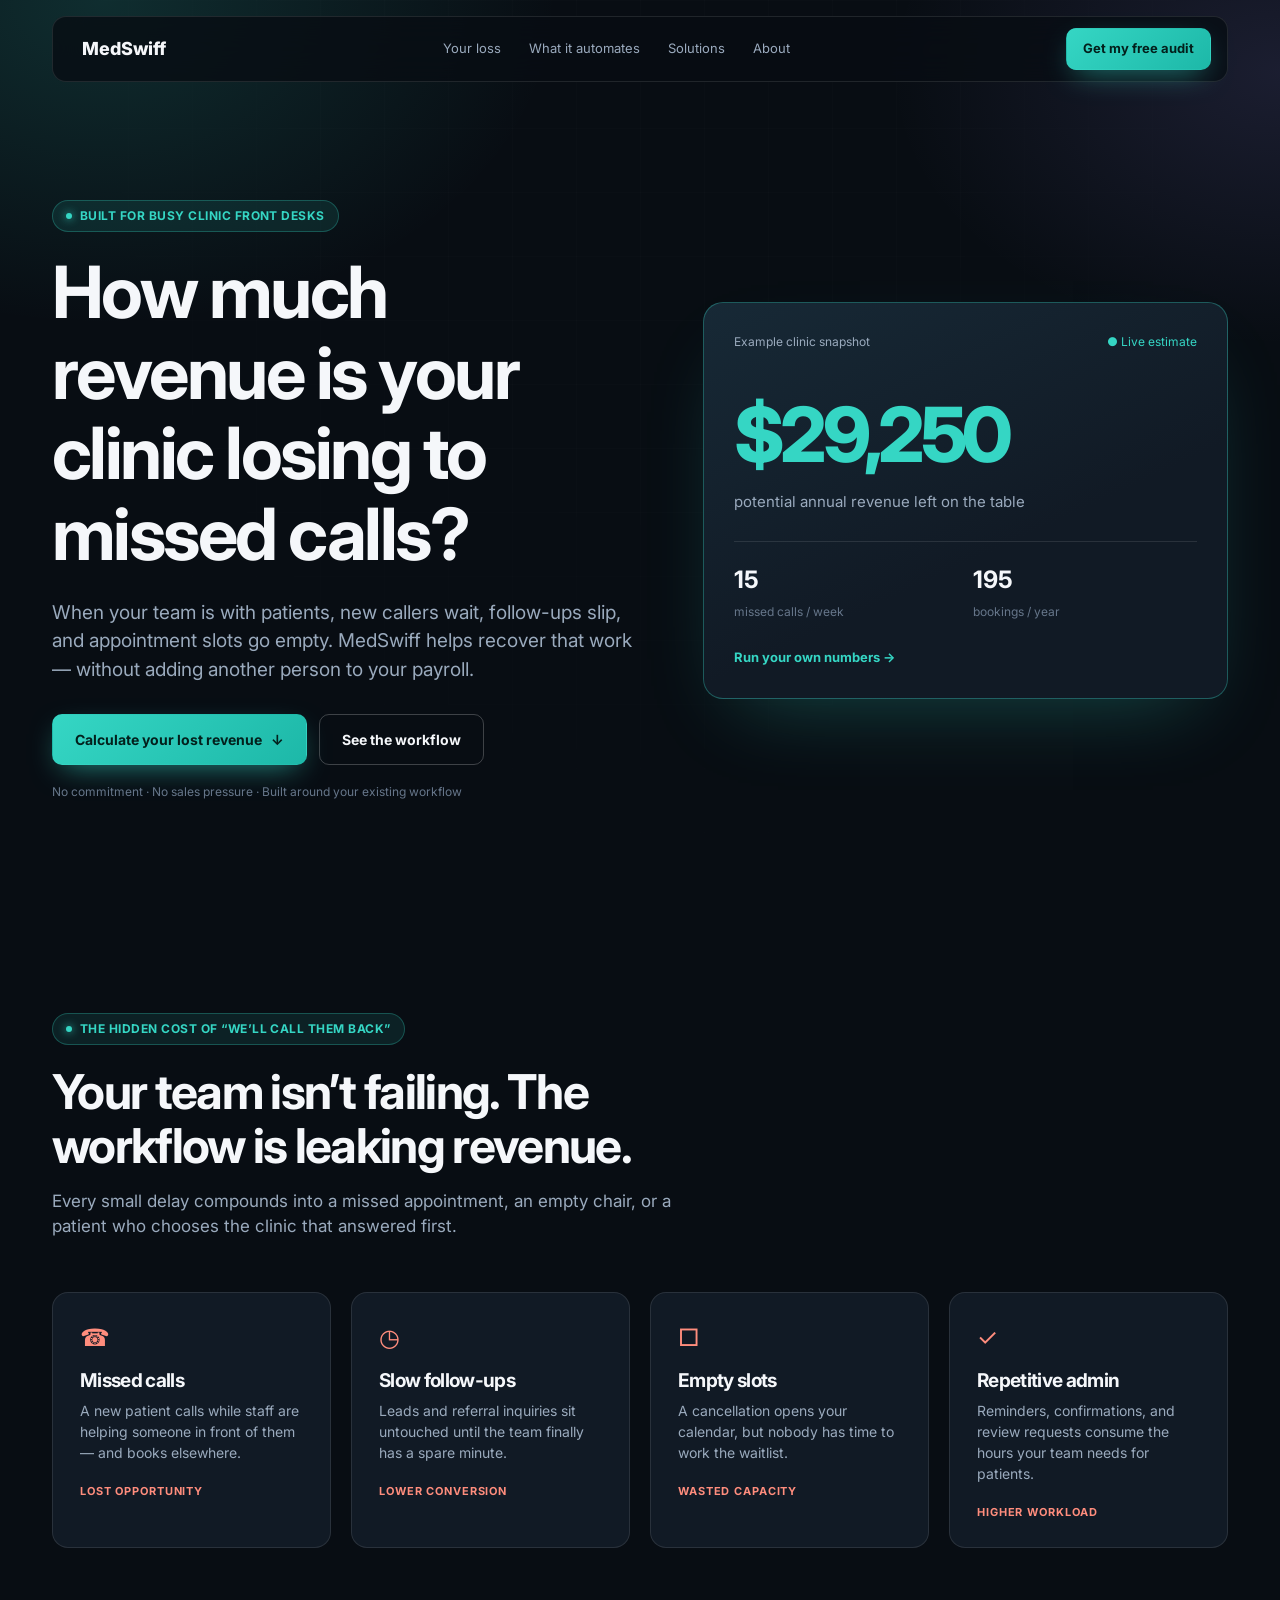
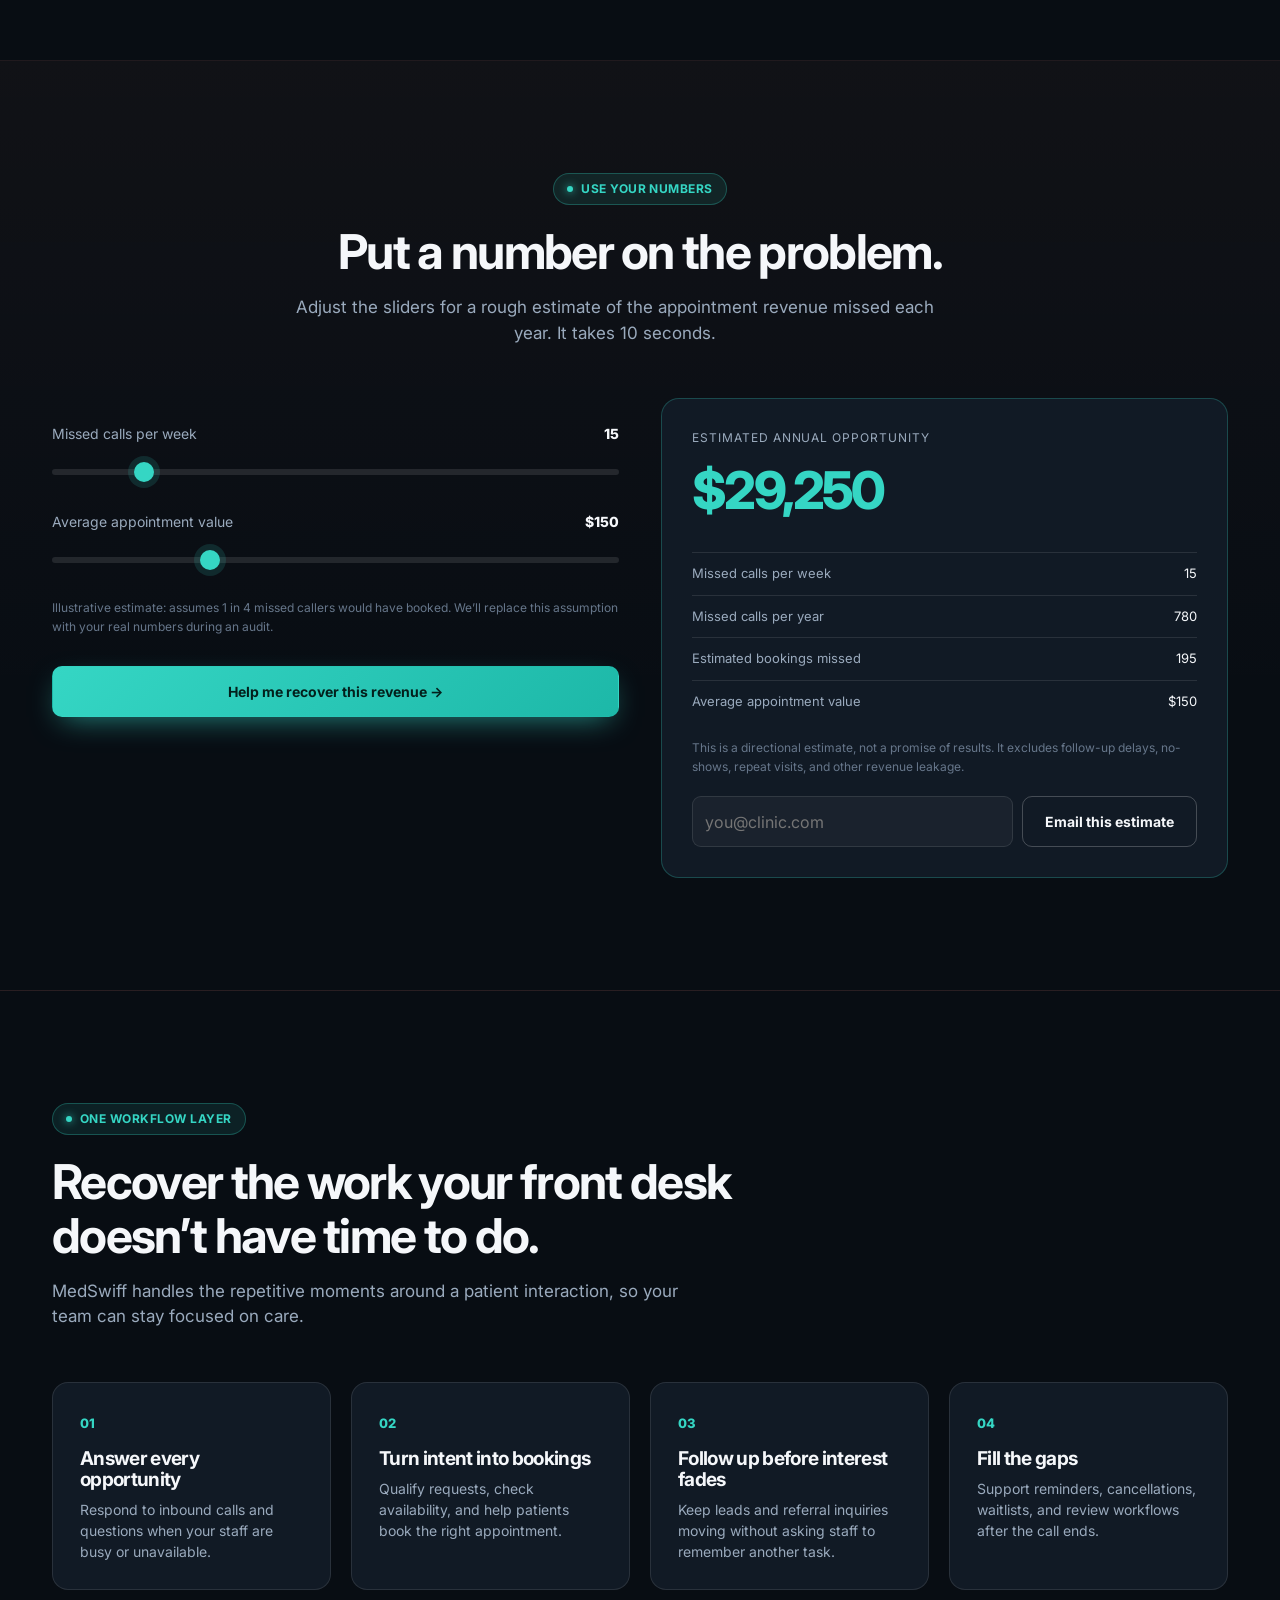
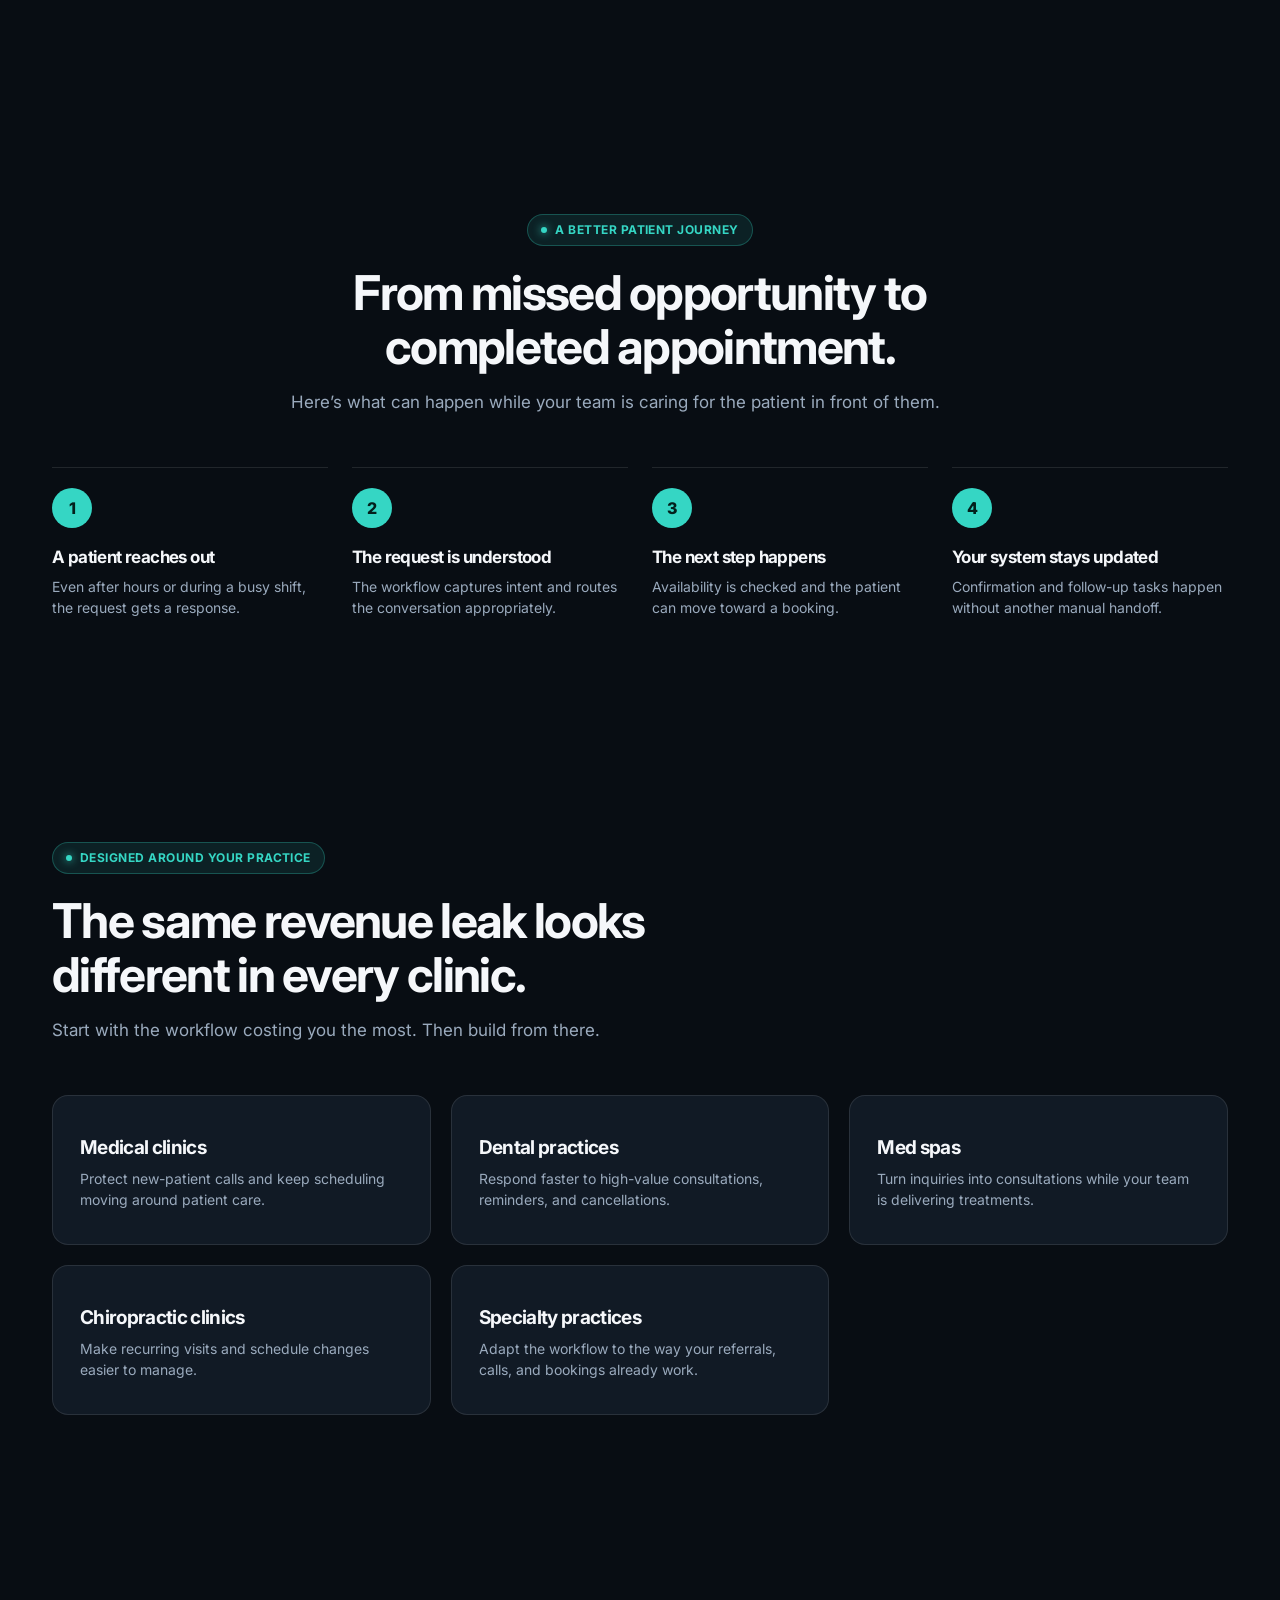
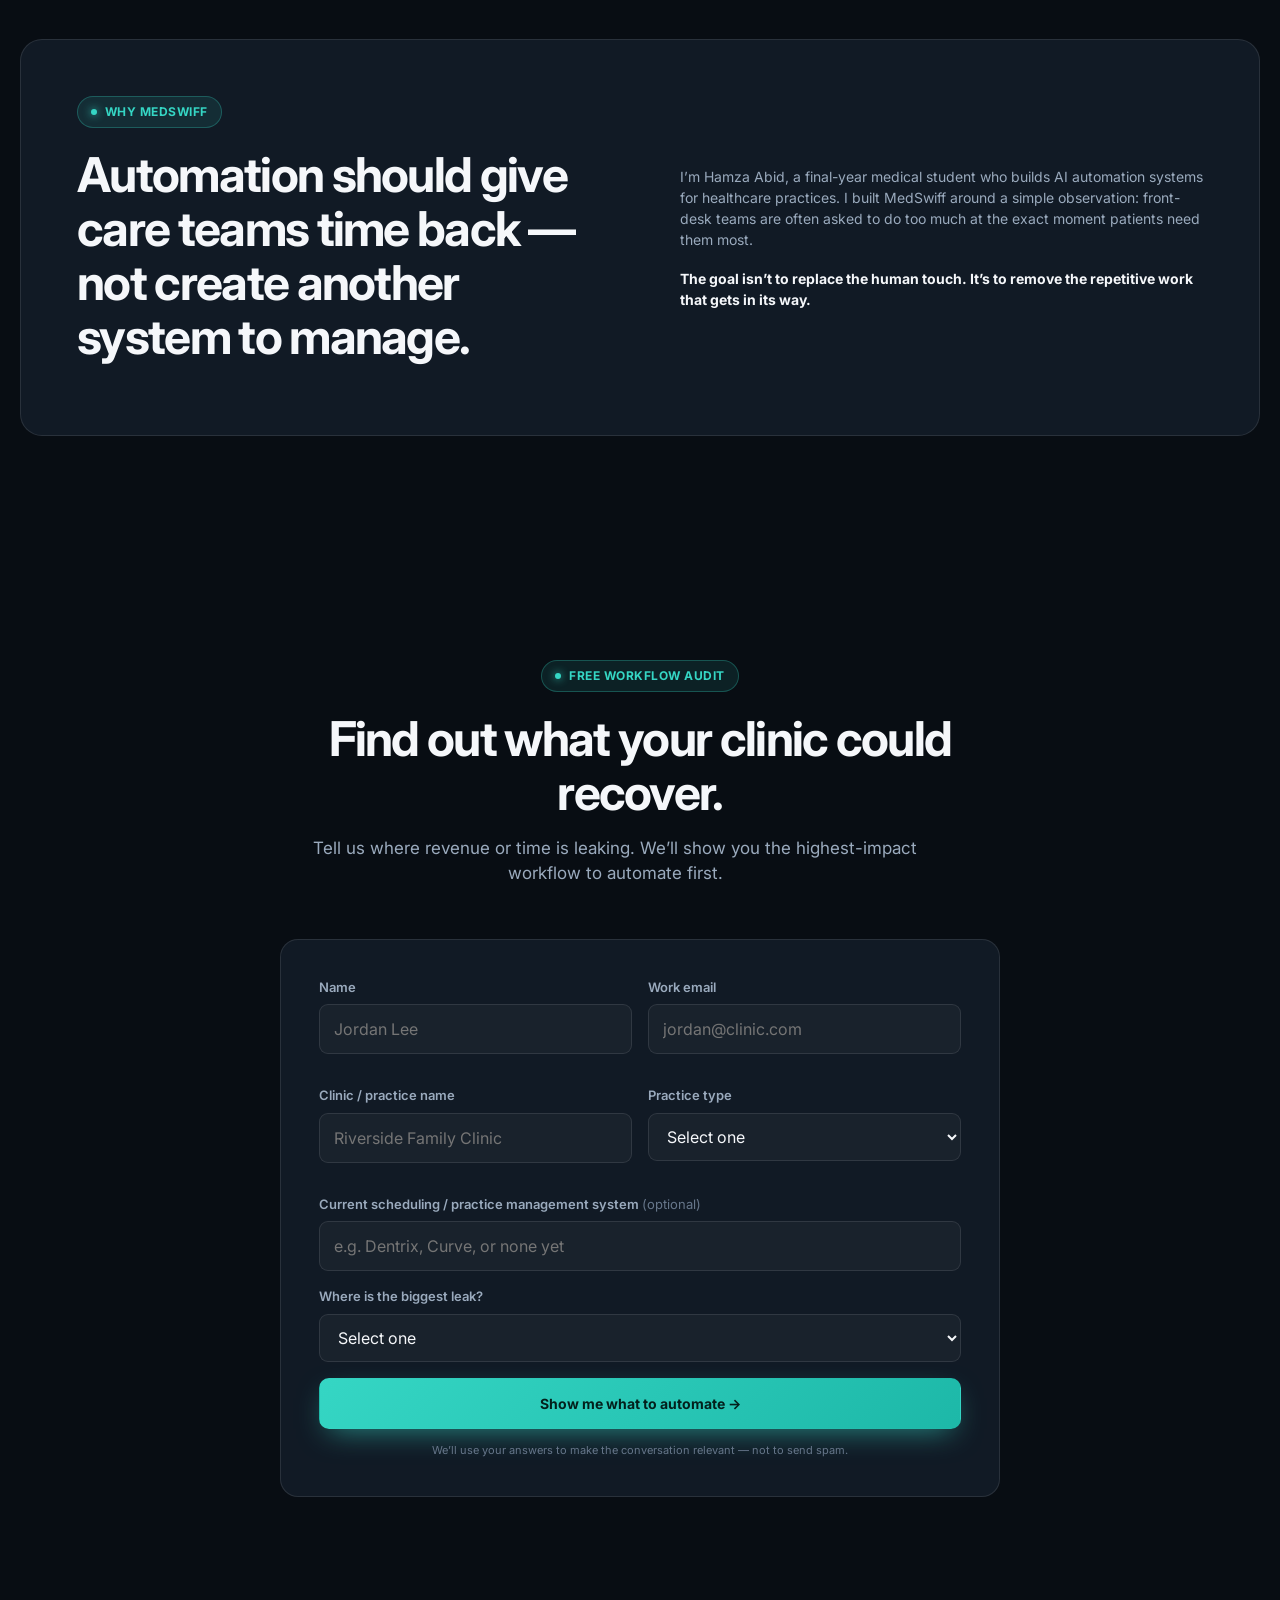
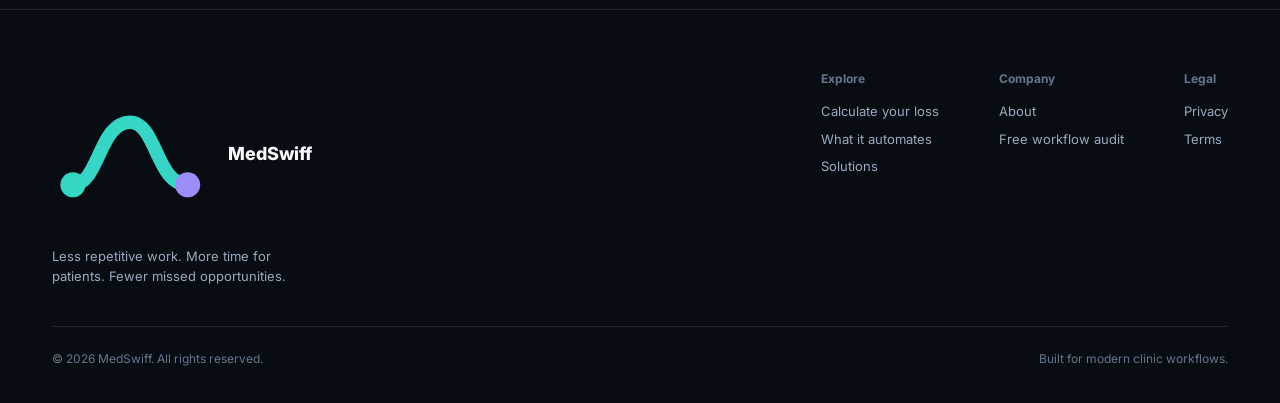
==== commit ae6be3e1: "Restore original logo and fix mobile/header UX issues on redesign branch" ====
--- a/files/index.html
+++ b/files/index.html
@@ -15,43 +15,390 @@
 </head>
 <body>
 <header>
-  <div class="nav-inner"><div class="nav-bar">
-    <a href="#top" class="logo" aria-label="MedSwiff home"><span class="logo-mark" aria-hidden="true">⌁</span> MedSwiff</a>
-    <nav class="nav-links" aria-label="Primary"><a href="#estimate">Your loss</a><a href="#solution">What it automates</a><a href="#who-its-for">Solutions</a><a href="#founder">About</a></nav>
-    <div class="nav-cta"><a href="#demo" class="btn btn-primary nav-button">Get my free audit</a><button class="menu-toggle" id="menuToggle" aria-label="Open menu" aria-expanded="false">☰</button></div>
-  </div></div>
-  <nav class="mobile-menu" id="mobileMenu" aria-label="Mobile navigation"><a href="#estimate">Calculate your loss</a><a href="#solution">What it automates</a><a href="#who-its-for">Solutions</a><a href="#founder">About</a><a href="#demo">Get my free audit</a></nav>
+  <div class="nav-inner">
+    <div class="nav-bar">
+      <a href="#top" class="logo" aria-label="MedSwiff home">
+        <svg viewBox="0 0 32 32" fill="none" xmlns="http://www.w3.org/2000/svg" aria-hidden="true">
+          <defs>
+            <linearGradient id="logoGrad" x1="0" y1="0" x2="32" y2="32">
+              <stop offset="0%" stop-color="#35d6c4"/>
+              <stop offset="100%" stop-color="#9b8df5"/>
+            </linearGradient>
+          </defs>
+          <path d="M4 22C9 22 9 10 15 10C20 10 20 22 26 22" stroke="url(#logoGrad)" stroke-width="2.6" stroke-linecap="round"/>
+          <circle cx="4" cy="22" r="2.4" fill="#35d6c4"/>
+          <circle cx="26" cy="22" r="2.4" fill="#9b8df5"/>
+        </svg>
+        MedSwiff
+      </a>
+      <nav class="nav-links" aria-label="Primary">
+        <a href="#estimate">Your loss</a>
+        <a href="#solution">What it automates</a>
+        <a href="#who-its-for">Solutions</a>
+        <a href="#founder">About</a>
+      </nav>
+      <div class="nav-cta">
+        <a href="#demo" class="btn btn-primary nav-button">Get my free audit</a>
+        <button class="menu-toggle" id="menuToggle" aria-label="Open menu" aria-expanded="false">☰</button>
+      </div>
+    </div>
+  </div>
+  <nav class="mobile-menu" id="mobileMenu" aria-label="Mobile navigation">
+    <a href="#estimate">Calculate your loss</a>
+    <a href="#solution">What it automates</a>
+    <a href="#who-its-for">Solutions</a>
+    <a href="#founder">About</a>
+    <a href="#demo">Get my free audit</a>
+  </nav>
 </header>
+
 <main id="top">
   <section class="hero">
-    <div class="bg-fade" aria-hidden="true"></div><div class="grid-pattern" aria-hidden="true"></div>
+    <div class="bg-fade" aria-hidden="true"></div>
+    <div class="grid-pattern" aria-hidden="true"></div>
     <div class="container hero-grid">
       <div class="hero-copy">
         <span class="eyebrow"><span class="dot"></span>Built for busy clinic front desks</span>
         <h1>How much revenue is your clinic losing to missed calls?</h1>
         <p class="lede">When your team is with patients, new callers wait, follow-ups slip, and appointment slots go empty. MedSwiff helps recover that work — without adding another person to your payroll.</p>
-        <div class="hero-ctas"><a href="#estimate" class="btn btn-primary">Calculate your lost revenue <span aria-hidden="true">↓</span></a><a href="#how-it-works" class="btn btn-ghost">See the workflow</a></div>
+        <div class="hero-ctas">
+          <a href="#estimate" class="btn btn-primary">Calculate your lost revenue <span aria-hidden="true">↓</span></a>
+          <a href="#how-it-works" class="btn btn-ghost">See the workflow</a>
+        </div>
         <p class="trust-line">No commitment · No sales pressure · Built around your existing workflow</p>
       </div>
-      <div class="hero-loss-card" aria-label="Example missed call revenue calculation"><div class="loss-card-top"><span>Example clinic snapshot</span><span class="live-dot">● Live estimate</span></div><div class="loss-number">$29,250</div><p>potential annual revenue left on the table</p><div class="loss-metrics"><div><strong>15</strong><span>missed calls / week</span></div><div><strong>195</strong><span>bookings / year</span></div></div><a href="#estimate" class="text-link">Run your own numbers →</a></div>
-    </div>
-  </section>
-
-  <section id="problem"><div class="container"><div class="section-head reveal"><span class="eyebrow"><span class="dot"></span>The hidden cost of “we’ll call them back”</span><h2>Your team isn’t failing. The workflow is leaking revenue.</h2><p>Every small delay compounds into a missed appointment, an empty chair, or a patient who chooses the clinic that answered first.</p></div><div class="grid grid-4 reveal"><article class="card problem-card"><div class="problem-icon">☎</div><h3>Missed calls</h3><p>A new patient calls while staff are helping someone in front of them — and books elsewhere.</p><strong>Lost opportunity</strong></article><article class="card problem-card"><div class="problem-icon">◷</div><h3>Slow follow-ups</h3><p>Leads and referral inquiries sit untouched until the team finally has a spare minute.</p><strong>Lower conversion</strong></article><article class="card problem-card"><div class="problem-icon">□</div><h3>Empty slots</h3><p>A cancellation opens your calendar, but nobody has time to work the waitlist.</p><strong>Wasted capacity</strong></article><article class="card problem-card"><div class="problem-icon">✓</div><h3>Repetitive admin</h3><p>Reminders, confirmations, and review requests consume the hours your team needs for patients.</p><strong>Higher workload</strong></article></div></div></section>
-
-  <section id="estimate" class="estimate-section"><div class="container"><div class="section-head center reveal"><span class="eyebrow"><span class="dot"></span>Use your numbers</span><h2>Put a number on the problem.</h2><p>Adjust the sliders for a rough estimate of the appointment revenue missed each year. It takes 10 seconds.</p></div><div class="calc-wrap reveal"><div class="calc-sliders"><div class="calc-field"><label for="calcCalls">Missed calls per week <span id="calcCallsVal">15</span></label><input type="range" id="calcCalls" min="0" max="100" value="15" step="1"></div><div class="calc-field"><label for="calcValue">Average appointment value <span id="calcValueVal">$150</span></label><input type="range" id="calcValue" min="20" max="500" value="150" step="10"></div><p class="calc-assumption">Illustrative estimate: assumes 1 in 4 missed callers would have booked. We’ll replace this assumption with your real numbers during an audit.</p><a href="#demo" class="btn btn-primary">Help me recover this revenue →</a></div><div class="calc-result-card"><div class="calc-result-label">Estimated annual opportunity</div><div class="calc-result-number" id="calcResult">$29,250</div><div class="calc-breakdown-row"><span>Missed calls per week</span><span id="bdCalls">15</span></div><div class="calc-breakdown-row"><span>Missed calls per year</span><span id="bdYear">780</span></div><div class="calc-breakdown-row"><span>Estimated bookings missed</span><span id="bdBookings">195</span></div><div class="calc-breakdown-row"><span>Average appointment value</span><span id="bdValue">$150</span></div><p class="calc-disclaimer">This is a directional estimate, not a promise of results. It excludes follow-up delays, no-shows, repeat visits, and other revenue leakage.</p><form id="calcForm" class="calc-email-form"><label class="sr-only" for="calcEmail">Email address</label><input type="email" id="calcEmail" placeholder="you@clinic.com" required><button type="submit" class="btn btn-ghost">Email this estimate</button></form><div class="calc-email-success" id="calcSuccess" role="status">Estimate ready — check your inbox shortly.</div></div></div></div></section>
-
-  <section id="solution"><div class="container"><div class="section-head reveal"><span class="eyebrow"><span class="dot"></span>One workflow layer</span><h2>Recover the work your front desk doesn’t have time to do.</h2><p>MedSwiff handles the repetitive moments around a patient interaction, so your team can stay focused on care.</p></div><div class="grid grid-4 reveal"><article class="card solution-card"><span class="card-number">01</span><h3>Answer every opportunity</h3><p>Respond to inbound calls and questions when your staff are busy or unavailable.</p></article><article class="card solution-card"><span class="card-number">02</span><h3>Turn intent into bookings</h3><p>Qualify requests, check availability, and help patients book the right appointment.</p></article><article class="card solution-card"><span class="card-number">03</span><h3>Follow up before interest fades</h3><p>Keep leads and referral inquiries moving without asking staff to remember another task.</p></article><article class="card solution-card"><span class="card-number">04</span><h3>Fill the gaps</h3><p>Support reminders, cancellations, waitlists, and review workflows after the call ends.</p></article></div></div></section>
-
-  <section id="how-it-works"><div class="container"><div class="section-head center reveal"><span class="eyebrow"><span class="dot"></span>A better patient journey</span><h2>From missed opportunity to completed appointment.</h2><p>Here’s what can happen while your team is caring for the patient in front of them.</p></div><div class="steps-row reveal"><article class="step-item"><div class="step-num">1</div><h4>A patient reaches out</h4><p>Even after hours or during a busy shift, the request gets a response.</p></article><article class="step-item"><div class="step-num">2</div><h4>The request is understood</h4><p>The workflow captures intent and routes the conversation appropriately.</p></article><article class="step-item"><div class="step-num">3</div><h4>The next step happens</h4><p>Availability is checked and the patient can move toward a booking.</p></article><article class="step-item"><div class="step-num">4</div><h4>Your system stays updated</h4><p>Confirmation and follow-up tasks happen without another manual handoff.</p></article></div></div></section>
-
-  <section id="who-its-for"><div class="container"><div class="section-head reveal"><span class="eyebrow"><span class="dot"></span>Designed around your practice</span><h2>The same revenue leak looks different in every clinic.</h2><p>Start with the workflow costing you the most. Then build from there.</p></div><div class="grid grid-3 reveal"><article class="card audience-card"><h3>Medical clinics</h3><p>Protect new-patient calls and keep scheduling moving around patient care.</p></article><article class="card audience-card"><h3>Dental practices</h3><p>Respond faster to high-value consultations, reminders, and cancellations.</p></article><article class="card audience-card"><h3>Med spas</h3><p>Turn inquiries into consultations while your team is delivering treatments.</p></article><article class="card audience-card"><h3>Chiropractic clinics</h3><p>Make recurring visits and schedule changes easier to manage.</p></article><article class="card audience-card"><h3>Specialty practices</h3><p>Adapt the workflow to the way your referrals, calls, and bookings already work.</p></article></div></div></section>
-
-  <section id="founder"><div class="container founder-panel reveal"><div><span class="eyebrow"><span class="dot"></span>Why MedSwiff</span><h2>Automation should give care teams time back — not create another system to manage.</h2></div><div><p>I’m Hamza Abid, a final-year medical student who builds AI automation systems for healthcare practices. I built MedSwiff around a simple observation: front-desk teams are often asked to do too much at the exact moment patients need them most.</p><p class="founder-emphasis">The goal isn’t to replace the human touch. It’s to remove the repetitive work that gets in its way.</p></div></div></section>
-
-  <section id="demo"><div class="container"><div class="section-head center reveal"><span class="eyebrow"><span class="dot"></span>Free workflow audit</span><h2>Find out what your clinic could recover.</h2><p>Tell us where revenue or time is leaking. We’ll show you the highest-impact workflow to automate first.</p></div><div class="form-wrap reveal"><form id="demoForm" novalidate><div class="form-row"><div class="field" data-field="name"><label for="f-name">Name</label><input type="text" id="f-name" name="name" placeholder="Jordan Lee" required><span class="err-msg">Please enter your name.</span></div><div class="field" data-field="email"><label for="f-email">Work email</label><input type="email" id="f-email" name="email" placeholder="jordan@clinic.com" required><span class="err-msg">Please enter a valid work email.</span></div></div><div class="form-row"><div class="field" data-field="clinic"><label for="f-clinic">Clinic / practice name</label><input type="text" id="f-clinic" name="clinic" placeholder="Riverside Family Clinic" required><span class="err-msg">Please enter your clinic name.</span></div><div class="field" data-field="type"><label for="f-type">Practice type</label><select id="f-type" name="type" required><option value="" disabled selected>Select one</option><option>Medical Clinic</option><option>Dental</option><option>Med Spa</option><option>Chiropractic</option><option>Other</option></select><span class="err-msg">Please select a practice type.</span></div></div><div class="field full-field"><label for="f-system">Current scheduling / practice management system <span>(optional)</span></label><input type="text" id="f-system" name="system" placeholder="e.g. Dentrix, Curve, or none yet"></div><div class="field full-field" data-field="bottleneck"><label for="f-bottleneck">Where is the biggest leak?</label><select id="f-bottleneck" name="bottleneck" required><option value="" disabled selected>Select one</option><option>Missed calls</option><option>Appointment scheduling</option><option>No-shows</option><option>Follow-ups</option><option>Lead qualification</option><option>Patient communication</option><option>Administrative work</option><option>Other</option></select><span class="err-msg">Please select an option.</span></div><button type="submit" class="btn btn-primary btn-block">Show me what to automate →</button><p class="form-note">We’ll use your answers to make the conversation relevant — not to send spam.</p></form><div class="form-success" id="formSuccess" role="status"><div class="check">✓</div><h3>Request received</h3><p>We’ll follow up at the email you provided to schedule your audit.</p></div></div></div></section>
+
+      <div class="hero-loss-card" aria-label="Example missed call revenue calculation">
+        <div class="loss-card-top">
+          <span>Example clinic snapshot</span>
+          <span class="live-dot">● Live estimate</span>
+        </div>
+        <div class="loss-number">$29,250</div>
+        <p>potential annual revenue left on the table</p>
+        <div class="loss-metrics">
+          <div>
+            <strong>15</strong>
+            <span>missed calls / week</span>
+          </div>
+          <div>
+            <strong>195</strong>
+            <span>bookings / year</span>
+          </div>
+        </div>
+        <a href="#estimate" class="text-link">Run your own numbers →</a>
+      </div>
+    </div>
+  </section>
+
+  <section id="problem">
+    <div class="container">
+      <div class="section-head reveal">
+        <span class="eyebrow"><span class="dot"></span>The hidden cost of “we’ll call them back”</span>
+        <h2>Your team isn’t failing. The workflow is leaking revenue.</h2>
+        <p>Every small delay compounds into a missed appointment, an empty chair, or a patient who chooses the clinic that answered first.</p>
+      </div>
+      <div class="grid grid-4 reveal">
+        <article class="card problem-card">
+          <div class="problem-icon">☎</div>
+          <h3>Missed calls</h3>
+          <p>A new patient calls while staff are helping someone in front of them — and books elsewhere.</p>
+          <strong>Lost opportunity</strong>
+        </article>
+        <article class="card problem-card">
+          <div class="problem-icon">◷</div>
+          <h3>Slow follow-ups</h3>
+          <p>Leads and referral inquiries sit untouched until the team finally has a spare minute.</p>
+          <strong>Lower conversion</strong>
+        </article>
+        <article class="card problem-card">
+          <div class="problem-icon">□</div>
+          <h3>Empty slots</h3>
+          <p>A cancellation opens your calendar, but nobody has time to work the waitlist.</p>
+          <strong>Wasted capacity</strong>
+        </article>
+        <article class="card problem-card">
+          <div class="problem-icon">✓</div>
+          <h3>Repetitive admin</h3>
+          <p>Reminders, confirmations, and review requests consume the hours your team needs for patients.</p>
+          <strong>Higher workload</strong>
+        </article>
+      </div>
+    </div>
+  </section>
+
+  <section id="estimate" class="estimate-section">
+    <div class="container">
+      <div class="section-head center reveal">
+        <span class="eyebrow"><span class="dot"></span>Use your numbers</span>
+        <h2>Put a number on the problem.</h2>
+        <p>Adjust the sliders for a rough estimate of the appointment revenue missed each year. It takes 10 seconds.</p>
+      </div>
+      <div class="calc-wrap reveal">
+        <div class="calc-sliders">
+          <div class="calc-field">
+            <label for="calcCalls">Missed calls per week <span id="calcCallsVal">15</span></label>
+            <input type="range" id="calcCalls" min="0" max="100" value="15" step="1">
+          </div>
+          <div class="calc-field">
+            <label for="calcValue">Average appointment value <span id="calcValueVal">$150</span></label>
+            <input type="range" id="calcValue" min="20" max="500" value="150" step="10">
+          </div>
+          <p class="calc-assumption">Illustrative estimate: assumes 1 in 4 missed callers would have booked. We’ll replace this assumption with your real numbers during an audit.</p>
+          <a href="#demo" class="btn btn-primary">Help me recover this revenue →</a>
+        </div>
+
+        <div class="calc-result-card">
+          <div class="calc-result-label">Estimated annual opportunity</div>
+          <div class="calc-result-number" id="calcResult">$29,250</div>
+          <div class="calc-breakdown-row"><span>Missed calls per week</span><span id="bdCalls">15</span></div>
+          <div class="calc-breakdown-row"><span>Missed calls per year</span><span id="bdYear">780</span></div>
+          <div class="calc-breakdown-row"><span>Estimated bookings missed</span><span id="bdBookings">195</span></div>
+          <div class="calc-breakdown-row"><span>Average appointment value</span><span id="bdValue">$150</span></div>
+          <p class="calc-disclaimer">This is a directional estimate, not a promise of results. It excludes follow-up delays, no-shows, repeat visits, and other revenue leakage.</p>
+          <form id="calcForm" class="calc-email-form">
+            <label class="sr-only" for="calcEmail">Email address</label>
+            <input type="email" id="calcEmail" placeholder="you@clinic.com" required>
+            <button type="submit" class="btn btn-ghost">Email this estimate</button>
+          </form>
+          <div class="calc-email-success" id="calcSuccess" role="status">Estimate ready — check your inbox shortly.</div>
+        </div>
+      </div>
+    </div>
+  </section>
+
+  <section id="solution">
+    <div class="container">
+      <div class="section-head reveal">
+        <span class="eyebrow"><span class="dot"></span>One workflow layer</span>
+        <h2>Recover the work your front desk doesn’t have time to do.</h2>
+        <p>MedSwiff handles the repetitive moments around a patient interaction, so your team can stay focused on care.</p>
+      </div>
+      <div class="grid grid-4 reveal">
+        <article class="card solution-card">
+          <span class="card-number">01</span>
+          <h3>Answer every opportunity</h3>
+          <p>Respond to inbound calls and questions when your staff are busy or unavailable.</p>
+        </article>
+        <article class="card solution-card">
+          <span class="card-number">02</span>
+          <h3>Turn intent into bookings</h3>
+          <p>Qualify requests, check availability, and help patients book the right appointment.</p>
+        </article>
+        <article class="card solution-card">
+          <span class="card-number">03</span>
+          <h3>Follow up before interest fades</h3>
+          <p>Keep leads and referral inquiries moving without asking staff to remember another task.</p>
+        </article>
+        <article class="card solution-card">
+          <span class="card-number">04</span>
+          <h3>Fill the gaps</h3>
+          <p>Support reminders, cancellations, waitlists, and review workflows after the call ends.</p>
+        </article>
+      </div>
+    </div>
+  </section>
+
+  <section id="how-it-works">
+    <div class="container">
+      <div class="section-head center reveal">
+        <span class="eyebrow"><span class="dot"></span>A better patient journey</span>
+        <h2>From missed opportunity to completed appointment.</h2>
+        <p>Here’s what can happen while your team is caring for the patient in front of them.</p>
+      </div>
+      <div class="steps-row reveal">
+        <article class="step-item">
+          <div class="step-num">1</div>
+          <h4>A patient reaches out</h4>
+          <p>Even after hours or during a busy shift, the request gets a response.</p>
+        </article>
+        <article class="step-item">
+          <div class="step-num">2</div>
+          <h4>The request is understood</h4>
+          <p>The workflow captures intent and routes the conversation appropriately.</p>
+        </article>
+        <article class="step-item">
+          <div class="step-num">3</div>
+          <h4>The next step happens</h4>
+          <p>Availability is checked and the patient can move toward a booking.</p>
+        </article>
+        <article class="step-item">
+          <div class="step-num">4</div>
+          <h4>Your system stays updated</h4>
+          <p>Confirmation and follow-up tasks happen without another manual handoff.</p>
+        </article>
+      </div>
+    </div>
+  </section>
+
+  <section id="who-its-for">
+    <div class="container">
+      <div class="section-head reveal">
+        <span class="eyebrow"><span class="dot"></span>Designed around your practice</span>
+        <h2>The same revenue leak looks different in every clinic.</h2>
+        <p>Start with the workflow costing you the most. Then build from there.</p>
+      </div>
+      <div class="grid grid-3 reveal">
+        <article class="card audience-card">
+          <h3>Medical clinics</h3>
+          <p>Protect new-patient calls and keep scheduling moving around patient care.</p>
+        </article>
+        <article class="card audience-card">
+          <h3>Dental practices</h3>
+          <p>Respond faster to high-value consultations, reminders, and cancellations.</p>
+        </article>
+        <article class="card audience-card">
+          <h3>Med spas</h3>
+          <p>Turn inquiries into consultations while your team is delivering treatments.</p>
+        </article>
+        <article class="card audience-card">
+          <h3>Chiropractic clinics</h3>
+          <p>Make recurring visits and schedule changes easier to manage.</p>
+        </article>
+        <article class="card audience-card">
+          <h3>Specialty practices</h3>
+          <p>Adapt the workflow to the way your referrals, calls, and bookings already work.</p>
+        </article>
+      </div>
+    </div>
+  </section>
+
+  <section id="founder">
+    <div class="container founder-panel reveal">
+      <div>
+        <span class="eyebrow"><span class="dot"></span>Why MedSwiff</span>
+        <h2>Automation should give care teams time back — not create another system to manage.</h2>
+      </div>
+      <div>
+        <p>I’m Hamza Abid, a final-year medical student who builds AI automation systems for healthcare practices. I built MedSwiff around a simple observation: front-desk teams are often asked to do too much at the exact moment patients need them most.</p>
+        <p class="founder-emphasis">The goal isn’t to replace the human touch. It’s to remove the repetitive work that gets in its way.</p>
+      </div>
+    </div>
+  </section>
+
+  <section id="demo">
+    <div class="container">
+      <div class="section-head center reveal">
+        <span class="eyebrow"><span class="dot"></span>Free workflow audit</span>
+        <h2>Find out what your clinic could recover.</h2>
+        <p>Tell us where revenue or time is leaking. We’ll show you the highest-impact workflow to automate first.</p>
+      </div>
+
+      <div class="form-wrap reveal">
+        <form id="demoForm" novalidate>
+          <div class="form-row">
+            <div class="field" data-field="name">
+              <label for="f-name">Name</label>
+              <input type="text" id="f-name" name="name" placeholder="Jordan Lee" required>
+              <span class="err-msg">Please enter your name.</span>
+            </div>
+            <div class="field" data-field="email">
+              <label for="f-email">Work email</label>
+              <input type="email" id="f-email" name="email" placeholder="jordan@clinic.com" required>
+              <span class="err-msg">Please enter a valid work email.</span>
+            </div>
+          </div>
+
+          <div class="form-row">
+            <div class="field" data-field="clinic">
+              <label for="f-clinic">Clinic / practice name</label>
+              <input type="text" id="f-clinic" name="clinic" placeholder="Riverside Family Clinic" required>
+              <span class="err-msg">Please enter your clinic name.</span>
+            </div>
+            <div class="field" data-field="type">
+              <label for="f-type">Practice type</label>
+              <select id="f-type" name="type" required>
+                <option value="" disabled selected>Select one</option>
+                <option>Medical Clinic</option>
+                <option>Dental</option>
+                <option>Med Spa</option>
+                <option>Chiropractic</option>
+                <option>Other</option>
+              </select>
+              <span class="err-msg">Please select a practice type.</span>
+            </div>
+          </div>
+
+          <div class="field full-field">
+            <label for="f-system">Current scheduling / practice management system <span>(optional)</span></label>
+            <input type="text" id="f-system" name="system" placeholder="e.g. Dentrix, Curve, or none yet">
+          </div>
+
+          <div class="field full-field" data-field="bottleneck">
+            <label for="f-bottleneck">Where is the biggest leak?</label>
+            <select id="f-bottleneck" name="bottleneck" required>
+              <option value="" disabled selected>Select one</option>
+              <option>Missed calls</option>
+              <option>Appointment scheduling</option>
+              <option>No-shows</option>
+              <option>Follow-ups</option>
+              <option>Lead qualification</option>
+              <option>Patient communication</option>
+              <option>Administrative work</option>
+              <option>Other</option>
+            </select>
+            <span class="err-msg">Please select an option.</span>
+          </div>
+
+          <button type="submit" class="btn btn-primary btn-block">Show me what to automate →</button>
+          <p class="form-note">We’ll use your answers to make the conversation relevant — not to send spam.</p>
+        </form>
+
+        <div class="form-success" id="formSuccess" role="status">
+          <div class="check">✓</div>
+          <h3>Request received</h3>
+          <p>We’ll follow up at the email you provided to schedule your audit.</p>
+        </div>
+      </div>
+    </div>
+  </section>
 </main>
-<footer><div class="container"><div class="footer-top"><div class="footer-brand"><div class="logo"><span class="logo-mark">⌁</span> MedSwiff</div><p>Less repetitive work. More time for patients. Fewer missed opportunities.</p></div><div class="footer-cols"><div class="footer-col"><h5>Explore</h5><a href="#estimate">Calculate your loss</a><a href="#solution">What it automates</a><a href="#who-its-for">Solutions</a></div><div class="footer-col"><h5>Company</h5><a href="#founder">About</a><a href="#demo">Free workflow audit</a></div><div class="footer-col"><h5>Legal</h5><a href="#">Privacy</a><a href="#">Terms</a></div></div></div><div class="footer-bottom"><span>© <span id="year"></span> MedSwiff. All rights reserved.</span><span>Built for modern clinic workflows.</span></div></div></footer>
+
+<footer>
+  <div class="container">
+    <div class="footer-top">
+      <div class="footer-brand">
+        <div class="logo">
+          <svg viewBox="0 0 32 32" fill="none" xmlns="http://www.w3.org/2000/svg" aria-hidden="true">
+            <defs>
+              <linearGradient id="logoGradFooter" x1="0" y1="0" x2="32" y2="32">
+                <stop offset="0%" stop-color="#35d6c4"/>
+                <stop offset="100%" stop-color="#9b8df5"/>
+              </linearGradient>
+            </defs>
+            <path d="M4 22C9 22 9 10 15 10C20 10 20 22 26 22" stroke="url(#logoGradFooter)" stroke-width="2.6" stroke-linecap="round"/>
+            <circle cx="4" cy="22" r="2.4" fill="#35d6c4"/>
+            <circle cx="26" cy="22" r="2.4" fill="#9b8df5"/>
+          </svg>
+          MedSwiff
+        </div>
+        <p>Less repetitive work. More time for patients. Fewer missed opportunities.</p>
+      </div>
+      <div class="footer-cols">
+        <div class="footer-col">
+          <h5>Explore</h5>
+          <a href="#estimate">Calculate your loss</a>
+          <a href="#solution">What it automates</a>
+          <a href="#who-its-for">Solutions</a>
+        </div>
+        <div class="footer-col">
+          <h5>Company</h5>
+          <a href="#founder">About</a>
+          <a href="#demo">Free workflow audit</a>
+        </div>
+        <div class="footer-col">
+          <h5>Legal</h5>
+          <a href="#">Privacy</a>
+          <a href="#">Terms</a>
+        </div>
+      </div>
+    </div>
+    <div class="footer-bottom">
+      <span>© <span id="year"></span> MedSwiff. All rights reserved.</span>
+      <span>Built for modern clinic workflows.</span>
+    </div>
+  </div>
+</footer>
+
 <script src="script.js"></script>
 </body>
 </html>
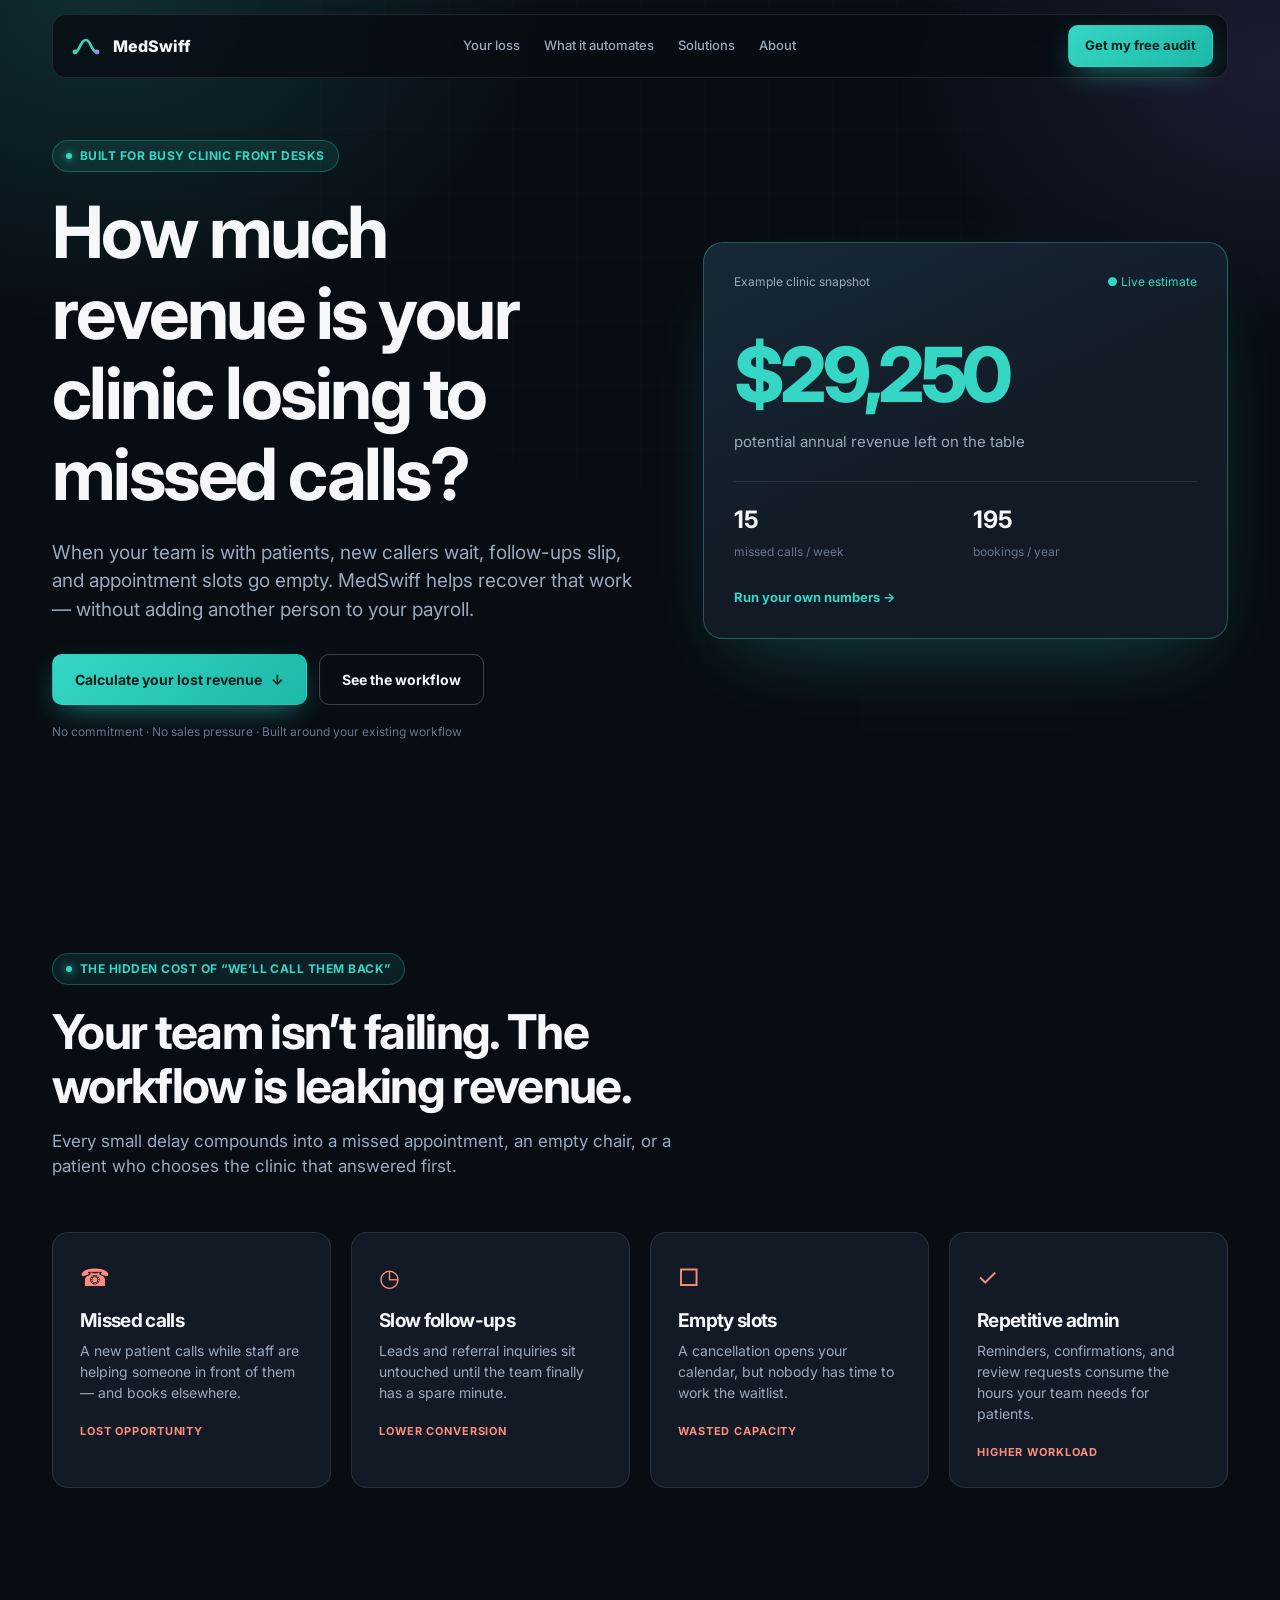
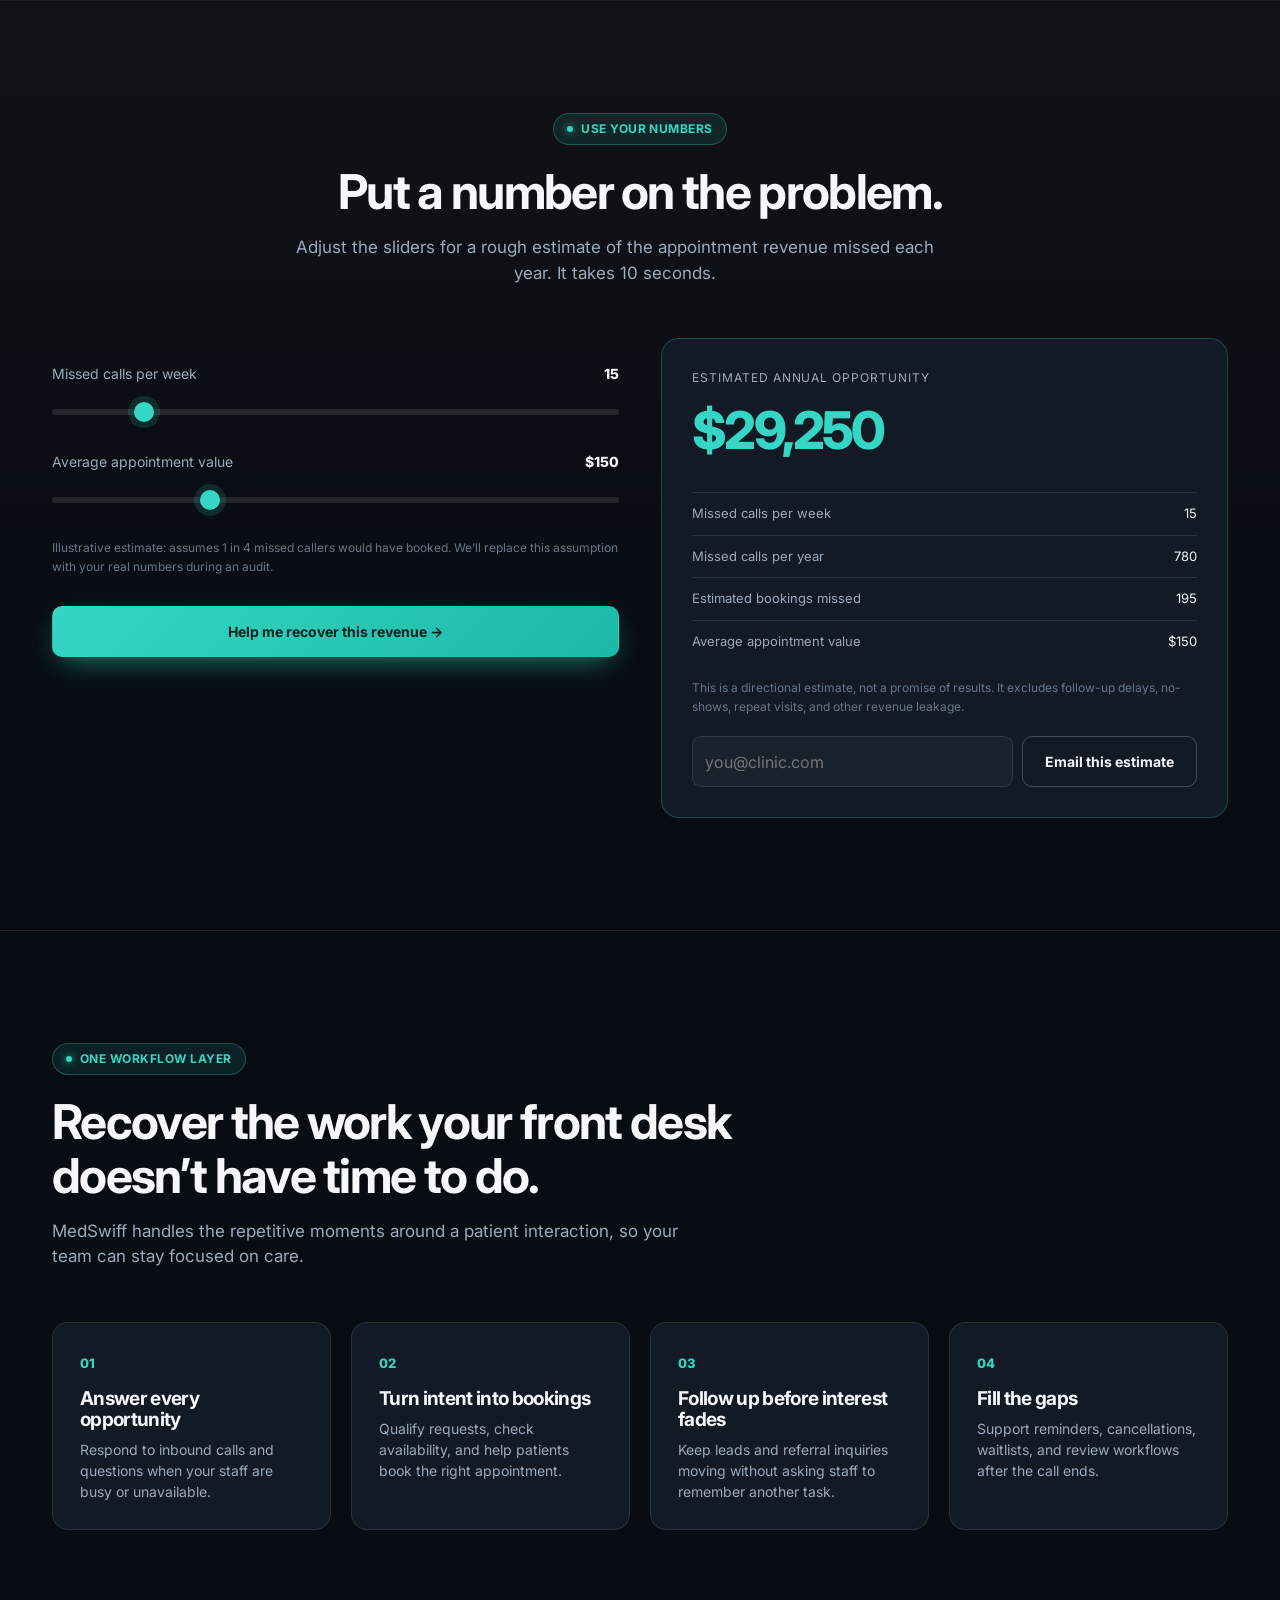
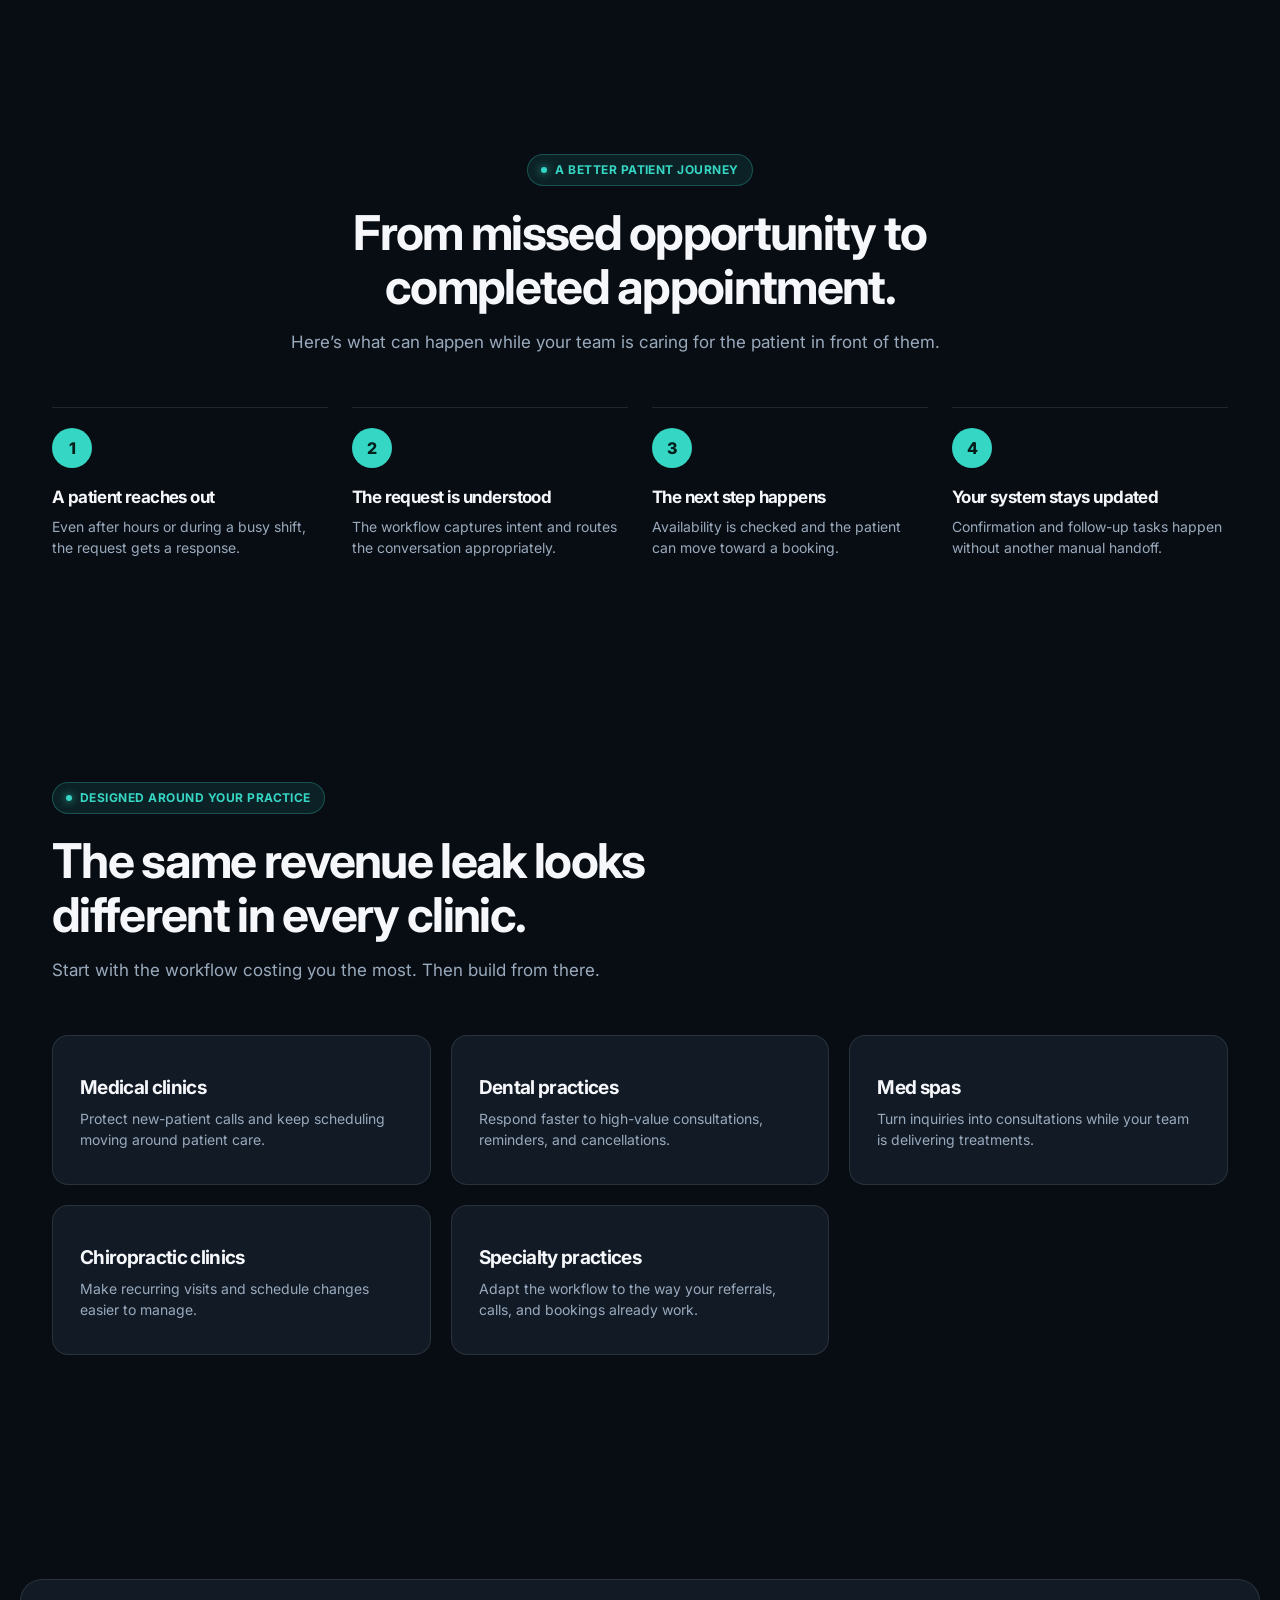
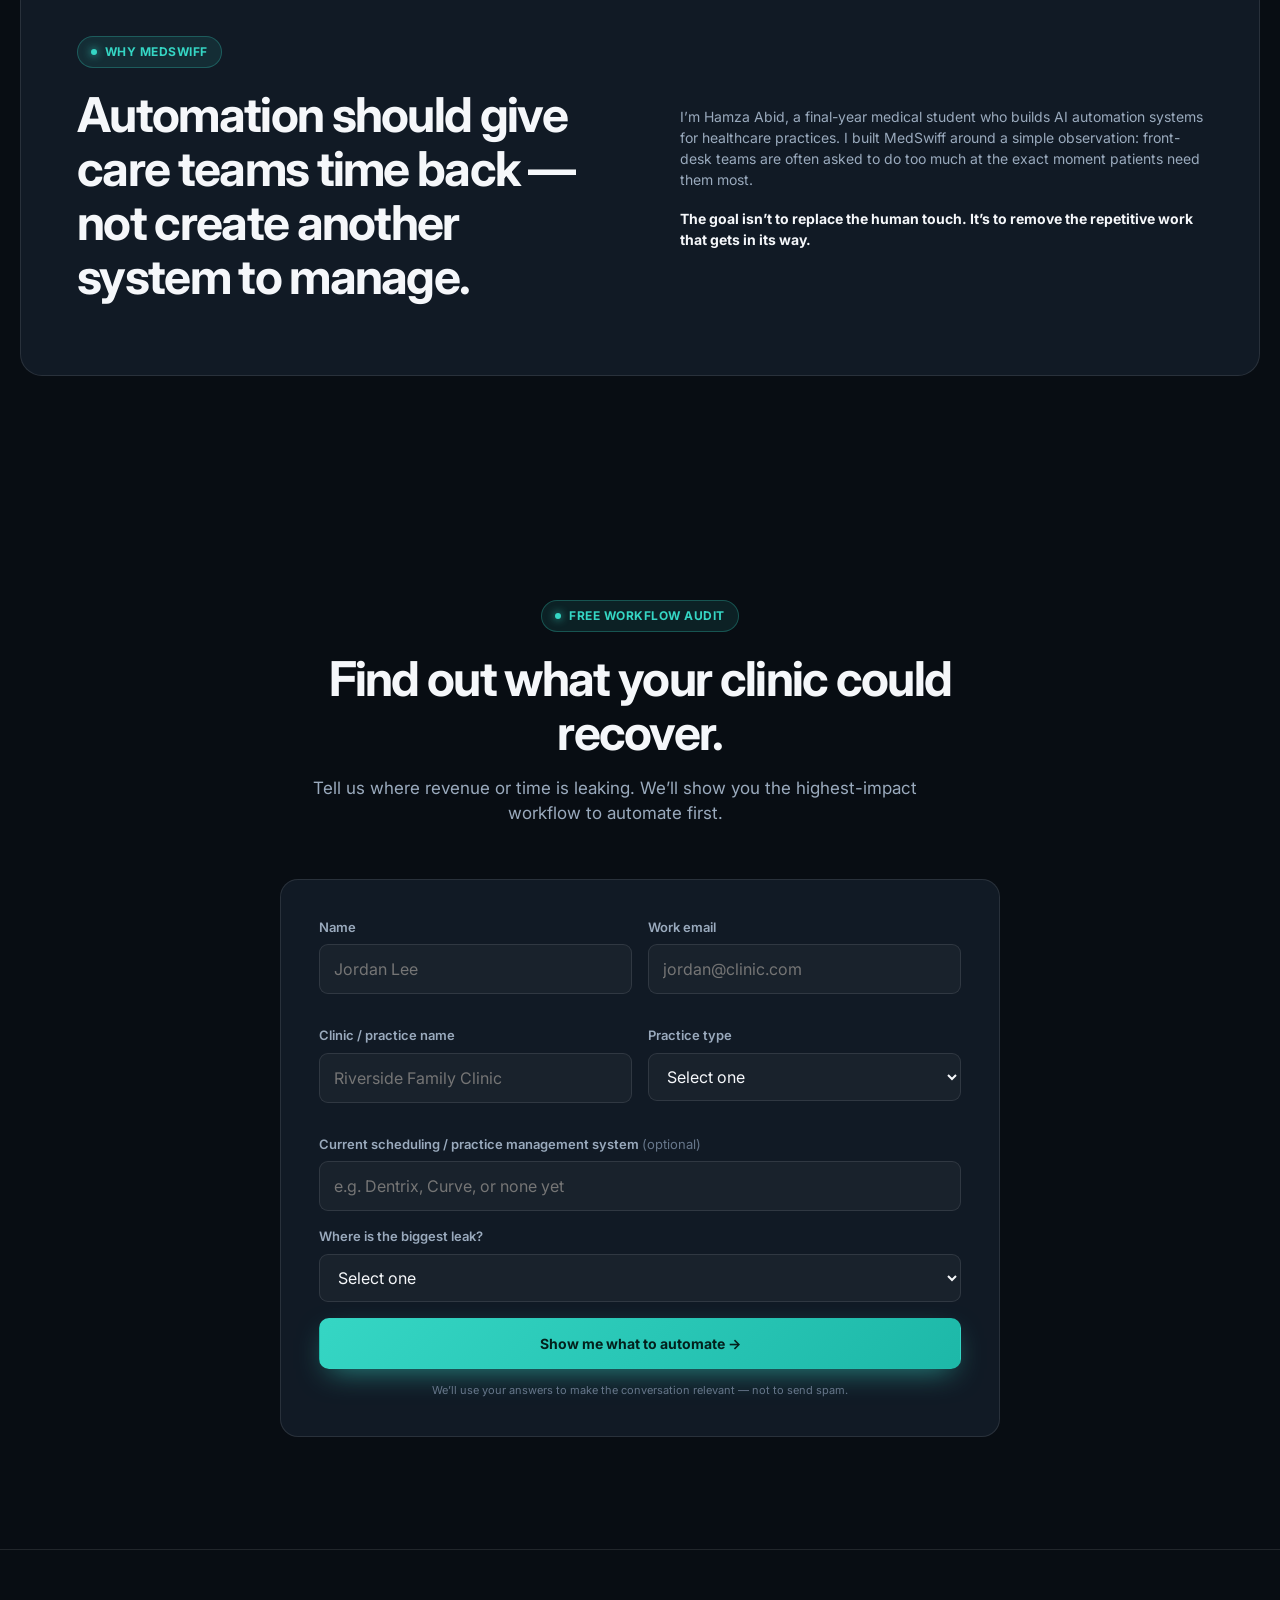
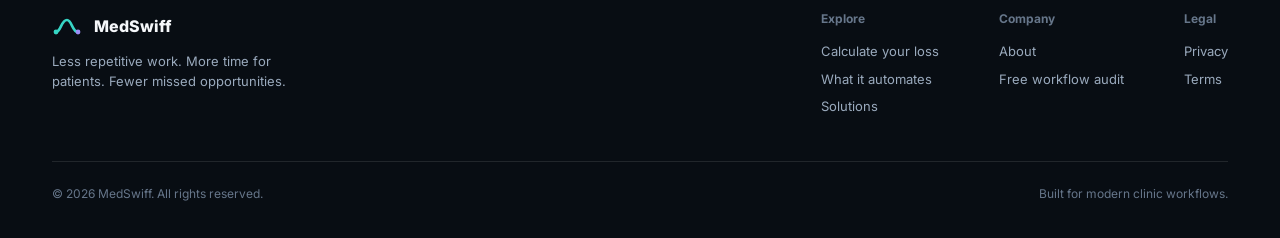
==== commit 4ab24e73: "Restore the browser tab favicon to the MedSwiff logo on the redesign branch" ====
--- a/files/index.html
+++ b/files/index.html
@@ -11,6 +11,7 @@
   <link rel="preconnect" href="https://fonts.googleapis.com">
   <link rel="preconnect" href="https://fonts.gstatic.com" crossorigin>
   <link href="https://fonts.googleapis.com/css2?family=Inter:wght@400;500;600;700;800&display=swap" rel="stylesheet">
+  <link rel="icon" href="data:image/svg+xml,%3Csvg xmlns='http://www.w3.org/2000/svg' viewBox='0 0 32 32'%3E%3Cpath d='M4 22C9 22 9 10 15 10C20 10 20 22 26 22' stroke='%2335d6c4' stroke-width='2.6' stroke-linecap='round'%3E%3C/path%3E%3Ccircle cx='4' cy='22' r='2.4' fill='%2335d6c4'%3E%3C/circle%3E%3Ccircle cx='26' cy='22' r='2.4' fill='%239b8df5'%3E%3C/circle%3E%3C/svg%3E">
   <link rel="stylesheet" href="styles.css">
 </head>
 <body>
--- a/files/styles.css
+++ b/files/styles.css
@@ -1,4 +1,4 @@
 :root{--bg:#080d13;--surface:#111a25;--surface-2:#172331;--border:rgba(255,255,255,.1);--border-strong:rgba(255,255,255,.22);--text:#f5f7fa;--muted:#9aaabd;--dim:#66768a;--teal:#35d6c4;--teal-dark:#1db8a8;--red:#ff8d7d;--red-dim:rgba(255,141,125,.1);--purple:#9b8df5;--maxw:1240px;--font:Inter,-apple-system,BlinkMacSystemFont,"Segoe UI",sans-serif}*{box-sizing:border-box;margin:0;padding:0}html{scroll-behavior:smooth}body{background:var(--bg);color:var(--text);font-family:var(--font);line-height:1.5;-webkit-font-smoothing:antialiased;overflow-x:hidden}a{color:inherit;text-decoration:none}button,input,select{font:inherit}button{cursor:pointer}section{padding:112px 0;position:relative}.container{max-width:var(--maxw);margin:auto;padding:0 32px}.sr-only{position:absolute;width:1px;height:1px;padding:0;margin:-1px;overflow:hidden;clip:rect(0,0,0,0);white-space:nowrap;border:0}h1,h2,h3,h4{line-height:1.12;letter-spacing:-.035em}h1{font-size:clamp(42px,5.8vw,72px);max-width:720px;margin-bottom:24px}h2{font-size:clamp(30px,4vw,48px);margin-bottom:16px}.eyebrow{display:inline-flex;align-items:center;gap:8px;color:var(--teal);background:rgba(53,214,196,.1);border:1px solid rgba(53,214,196,.28);border-radius:99px;padding:6px 13px;font-size:12px;font-weight:700;text-transform:uppercase;letter-spacing:.04em;margin-bottom:20px}.dot{width:6px;height:6px;border-radius:50%;background:var(--teal);box-shadow:0 0 9px var(--teal)}.section-head{max-width:700px;margin-bottom:52px}.section-head.center{text-align:center;margin-left:auto;margin-right:auto}.section-head p,.lede{color:var(--muted);font-size:17px;max-width:650px}.btn{display:inline-flex;align-items:center;justify-content:center;gap:9px;border:1px solid transparent;border-radius:10px;padding:14px 22px;font-weight:700;font-size:14px;transition:.2s ease;white-space:nowrap}.btn-primary{background:linear-gradient(135deg,var(--teal),var(--teal-dark));color:#03201c;box-shadow:0 10px 30px -10px rgba(53,214,196,.65)}.btn-primary:hover{transform:translateY(-2px);box-shadow:0 15px 35px -10px rgba(53,214,196,.8)}.btn-ghost{background:transparent;border-color:var(--border-strong);color:var(--text)}.btn-ghost:hover{background:rgba(255,255,255,.05)}.btn-block{width:100%}:focus-visible{outline:2px solid var(--teal);outline-offset:3px}.grid{display:grid;gap:20px}.grid-4{grid-template-columns:repeat(4,1fr)}.grid-3{grid-template-columns:repeat(3,1fr)}.card{background:var(--surface);border:1px solid var(--border);border-radius:16px;padding:27px;transition:.2s ease}.card:hover{border-color:var(--border-strong);transform:translateY(-3px)}
-header{position:fixed;top:0;left:0;right:0;z-index:10;padding:16px 0}.nav-inner{max-width:var(--maxw);padding:0 32px;margin:auto}.nav-bar{display:flex;align-items:center;justify-content:space-between;padding:11px 16px 11px 20px;border:1px solid var(--border);border-radius:14px;background:rgba(8,13,19,.8);backdrop-filter:blur(16px)}.logo{font-size:18px;font-weight:800;display:flex;align-items:center;gap:9px}.logo-mark{color:var(--teal);font-size:30px;line-height:15px}.nav-links{display:flex;gap:28px}.nav-links a{font-size:13px;color:var(--muted)}.nav-links a:hover{color:var(--text)}.nav-cta{display:flex;align-items:center;gap:10px}.nav-button{padding:10px 16px;font-size:13px}.menu-toggle{display:none;background:transparent;border:0;color:var(--text);font-size:20px}.mobile-menu{display:none}
-.hero{padding:200px 0 100px;min-height:760px}.bg-fade{position:absolute;inset:0;z-index:-1;background:radial-gradient(700px 500px at 8% 0,rgba(53,214,196,.16),transparent 65%),radial-gradient(600px 420px at 100% 8%,rgba(155,141,245,.13),transparent 65%)}.grid-pattern{position:absolute;inset:0;z-index:-2;opacity:.28;background-image:linear-gradient(rgba(255,255,255,.04) 1px,transparent 1px),linear-gradient(90deg,rgba(255,255,255,.04) 1px,transparent 1px);background-size:64px 64px;mask-image:radial-gradient(ellipse at top,black 30%,transparent 75%)}.hero-grid{display:grid;grid-template-columns:1.05fr .95fr;gap:70px;align-items:center}.hero-copy .lede{font-size:19px;margin-bottom:30px}.hero-ctas{display:flex;gap:12px;flex-wrap:wrap}.trust-line{color:var(--dim);font-size:12px;margin-top:18px}.hero-loss-card{background:linear-gradient(155deg,#172936,#111a25 60%);border:1px solid rgba(53,214,196,.34);border-radius:20px;padding:30px;box-shadow:0 35px 80px -35px rgba(53,214,196,.3)}.loss-card-top{display:flex;justify-content:space-between;color:var(--muted);font-size:12px}.live-dot{color:var(--teal)}.loss-number{font-size:clamp(48px,6vw,76px);font-weight:800;color:var(--teal);letter-spacing:-.06em;margin-top:26px}.hero-loss-card>p{color:var(--muted);font-size:15px}.loss-metrics{display:grid;grid-template-columns:1fr 1fr;border-top:1px solid var(--border);margin-top:28px;padding-top:20px;gap:16px}.loss-metrics strong{display:block;font-size:24px}.loss-metrics span{color:var(--dim);font-size:12px}.text-link{display:inline-block;color:var(--teal);font-weight:700;font-size:13px;margin-top:26px}
-.problem-card h3,.solution-card h3,.audience-card h3{font-size:19px;margin:14px 0 9px}.problem-card p,.solution-card p,.audience-card p,.step-item p,.founder-panel p{color:var(--muted);font-size:14px}.problem-icon{color:var(--red);font-size:24px}.problem-card strong{display:block;color:var(--red);font-size:11px;text-transform:uppercase;letter-spacing:.08em;margin-top:20px}.estimate-section{background:linear-gradient(180deg,rgba(255,141,125,.035),transparent 70%);border-top:1px solid rgba(255,141,125,.1);border-bottom:1px solid rgba(255,141,125,.1)}.calc-wrap{display:grid;grid-template-columns:1fr 1fr;gap:42px;align-items:start}.calc-sliders{padding:25px 0;display:flex;flex-direction:column;gap:30px}.calc-field label{display:flex;justify-content:space-between;color:var(--muted);font-size:14px;margin-bottom:13px}.calc-field label span{font-weight:800;color:var(--text)}input[type=range]{width:100%;appearance:none;height:6px;border-radius:9px;background:rgba(255,255,255,.1)}input[type=range]::-webkit-slider-thumb{appearance:none;width:20px;height:20px;border-radius:50%;background:var(--teal);box-shadow:0 0 0 6px rgba(53,214,196,.14)}input[type=range]::-moz-range-thumb{width:20px;height:20px;border:0;border-radius:50%;background:var(--teal)}.calc-assumption,.calc-disclaimer{color:var(--dim);font-size:12px;line-height:1.55}.calc-result-card{background:var(--surface);border:1px solid rgba(53,214,196,.25);border-radius:18px;padding:30px}.calc-result-label{color:var(--muted);font-size:12px;text-transform:uppercase;letter-spacing:.08em}.calc-result-number{color:var(--teal);font-size:52px;font-weight:800;letter-spacing:-.05em;margin:5px 0 22px}.calc-breakdown-row{display:flex;justify-content:space-between;border-top:1px solid var(--border);padding:11px 0;font-size:13px}.calc-breakdown-row span:first-child{color:var(--muted)}.calc-disclaimer{margin-top:17px}.calc-email-form{display:flex;gap:9px;margin-top:20px}.calc-email-form input{min-width:0;flex:1;background:rgba(255,255,255,.04);border:1px solid var(--border);border-radius:9px;padding:12px;color:var(--text)}.calc-email-success{display:none;color:var(--teal);font-size:13px;margin-top:13px}.calc-email-success.show{display:block}.card-number{color:var(--teal);font-weight:800;font-size:13px}.steps-row{display:grid;grid-template-columns:repeat(4,1fr);gap:24px}.step-item{border-top:1px solid var(--border);padding-top:20px}.step-num{width:40px;height:40px;border-radius:50%;background:var(--teal);color:#03201c;display:flex;align-items:center;justify-content:center;font-weight:800;margin-bottom:20px}.step-item h4{font-size:17px;margin-bottom:9px}.audience-card{min-height:150px}.founder-panel{display:grid;grid-template-columns:1fr 1fr;gap:80px;align-items:center;background:var(--surface);border:1px solid var(--border);border-radius:22px;padding:56px}.founder-panel p+p{margin-top:18px}.founder-emphasis{color:var(--text)!important;font-weight:700}.form-wrap{max-width:720px;margin:auto;background:var(--surface);border:1px solid var(--border);border-radius:18px;padding:38px}.form-row{display:grid;grid-template-columns:1fr 1fr;gap:16px;margin-bottom:16px}.field{display:flex;flex-direction:column;gap:7px;margin-bottom:16px}.field label{color:var(--muted);font-size:13px;font-weight:600}.field label span{color:var(--dim);font-weight:400}.field input,.field select{width:100%;background:rgba(255,255,255,.035);border:1px solid var(--border);border-radius:9px;padding:12px 14px;color:var(--text)}.field select{color-scheme:dark}.field.error input,.field.error select{border-color:var(--red)}.err-msg{display:none;color:var(--red);font-size:12px}.field.error .err-msg{display:block}.form-note{text-align:center;color:var(--dim);font-size:11px;margin-top:13px}.form-success{display:none;text-align:center;padding:25px}.form-success.show{display:block}.check{width:50px;height:50px;border-radius:50%;background:rgba(53,214,196,.13);color:var(--teal);display:flex;align-items:center;justify-content:center;font-size:25px;margin:0 auto 16px}.form-success p{color:var(--muted);margin-top:8px}footer{border-top:1px solid var(--border);padding:60px 0 35px}.footer-top{display:flex;justify-content:space-between;gap:40px;flex-wrap:wrap;margin-bottom:40px}.footer-brand p{color:var(--muted);font-size:13px;max-width:260px;margin-top:10px}.footer-cols{display:flex;gap:60px;flex-wrap:wrap}.footer-col h5{color:var(--dim);font-size:12px;margin-bottom:10px}.footer-col a{display:block;color:var(--muted);font-size:13px;padding:4px 0}.footer-bottom{border-top:1px solid var(--border);padding-top:23px;display:flex;justify-content:space-between;gap:14px;flex-wrap:wrap;color:var(--dim);font-size:12px}.reveal{opacity:0;transform:translateY(16px);transition:.6s ease}.reveal.in{opacity:1;transform:none}@media(max-width:980px){.hero-grid,.calc-wrap,.founder-panel{grid-template-columns:1fr}.hero{padding-top:155px}.grid-4{grid-template-columns:1fr 1fr}.steps-row{grid-template-columns:1fr 1fr}.founder-panel{gap:30px}}@media(max-width:700px){section{padding:78px 0}.container,.nav-inner{padding-left:20px;padding-right:20px}.nav-links,.nav-button{display:none}.menu-toggle{display:block}.mobile-menu{position:fixed;top:78px;left:20px;right:20px;background:var(--surface);border:1px solid var(--border);border-radius:13px;padding:9px;flex-direction:column}.mobile-menu.open{display:flex}.mobile-menu a{padding:13px;color:var(--muted)}.grid-4,.grid-3,.steps-row,.form-row{grid-template-columns:1fr}.hero{min-height:auto}.hero-loss-card{padding:23px}.calc-email-form{flex-direction:column}.founder-panel,.form-wrap{padding:27px}.footer-cols{gap:30px}}@media(prefers-reduced-motion:reduce){*{scroll-behavior:auto!important;animation:none!important;transition:none!important}}
+header{position:fixed;top:0;left:0;right:0;z-index:10;padding:14px 0}.nav-inner{max-width:var(--maxw);padding:0 32px;margin:auto;display:flex;align-items:center;justify-content:space-between}.nav-bar{display:flex;align-items:center;justify-content:space-between;padding:10px 14px 10px 18px;border:1px solid var(--border);border-radius:14px;background:rgba(8,13,19,.8);backdrop-filter:blur(16px);width:100%;gap:16px}.logo{font-size:16px;font-weight:800;display:flex;align-items:center;gap:10px;flex-shrink:0}.logo svg{width:32px;height:32px}.nav-links{display:flex;gap:24px}.nav-links a{font-size:13px;color:var(--muted);font-weight:500}.nav-links a:hover{color:var(--text)}.nav-cta{display:flex;align-items:center;gap:8px;flex-shrink:0}.nav-button{padding:10px 16px;font-size:13px}.menu-toggle{display:none;background:transparent;border:0;color:var(--text);font-size:18px;padding:4px}.mobile-menu{display:none}
+.hero{padding:140px 0 100px;min-height:700px}.bg-fade{position:absolute;inset:0;z-index:-1;background:radial-gradient(700px 500px at 8% 0,rgba(53,214,196,.16),transparent 65%),radial-gradient(600px 420px at 100% 8%,rgba(155,141,245,.13),transparent 65%)}.grid-pattern{position:absolute;inset:0;z-index:-2;opacity:.28;background-image:linear-gradient(rgba(255,255,255,.04) 1px,transparent 1px),linear-gradient(90deg,rgba(255,255,255,.04) 1px,transparent 1px);background-size:64px 64px;mask-image:radial-gradient(ellipse at top,black 30%,transparent 75%)}.hero-grid{display:grid;grid-template-columns:1.05fr .95fr;gap:70px;align-items:center}.hero-copy .lede{font-size:19px;margin-bottom:30px}.hero-ctas{display:flex;gap:12px;flex-wrap:wrap}.trust-line{color:var(--dim);font-size:12px;margin-top:18px}.hero-loss-card{background:linear-gradient(155deg,#172936,#111a25 60%);border:1px solid rgba(53,214,196,.34);border-radius:20px;padding:30px;box-shadow:0 35px 80px -35px rgba(53,214,196,.3)}.loss-card-top{display:flex;justify-content:space-between;color:var(--muted);font-size:12px}.live-dot{color:var(--teal)}.loss-number{font-size:clamp(48px,6vw,76px);font-weight:800;color:var(--teal);letter-spacing:-.06em;margin-top:26px}.hero-loss-card>p{color:var(--muted);font-size:15px}.loss-metrics{display:grid;grid-template-columns:1fr 1fr;border-top:1px solid var(--border);margin-top:28px;padding-top:20px;gap:16px}.loss-metrics strong{display:block;font-size:24px}.loss-metrics span{color:var(--dim);font-size:12px}.text-link{display:inline-block;color:var(--teal);font-weight:700;font-size:13px;margin-top:26px}
+.problem-card h3,.solution-card h3,.audience-card h3{font-size:19px;margin:14px 0 9px}.problem-card p,.solution-card p,.audience-card p,.step-item p,.founder-panel p{color:var(--muted);font-size:14px}.problem-icon{color:var(--red);font-size:24px}.problem-card strong{display:block;color:var(--red);font-size:11px;text-transform:uppercase;letter-spacing:.08em;margin-top:20px}.estimate-section{background:linear-gradient(180deg,rgba(255,141,125,.035),transparent 70%);border-top:1px solid rgba(255,141,125,.1);border-bottom:1px solid rgba(255,141,125,.1)}.calc-wrap{display:grid;grid-template-columns:1fr 1fr;gap:42px;align-items:start}.calc-sliders{padding:25px 0;display:flex;flex-direction:column;gap:30px}.calc-field label{display:flex;justify-content:space-between;color:var(--muted);font-size:14px;margin-bottom:13px}.calc-field label span{font-weight:800;color:var(--text)}input[type=range]{width:100%;appearance:none;height:6px;border-radius:9px;background:rgba(255,255,255,.1)}input[type=range]::-webkit-slider-thumb{appearance:none;width:20px;height:20px;border-radius:50%;background:var(--teal);box-shadow:0 0 0 6px rgba(53,214,196,.14)}input[type=range]::-moz-range-thumb{width:20px;height:20px;border:0;border-radius:50%;background:var(--teal)}.calc-assumption,.calc-disclaimer{color:var(--dim);font-size:12px;line-height:1.55}.calc-result-card{background:var(--surface);border:1px solid rgba(53,214,196,.25);border-radius:18px;padding:30px}.calc-result-label{color:var(--muted);font-size:12px;text-transform:uppercase;letter-spacing:.08em}.calc-result-number{color:var(--teal);font-size:52px;font-weight:800;letter-spacing:-.05em;margin:5px 0 22px}.calc-breakdown-row{display:flex;justify-content:space-between;border-top:1px solid var(--border);padding:11px 0;font-size:13px}.calc-breakdown-row span:first-child{color:var(--muted)}.calc-disclaimer{margin-top:17px}.calc-email-form{display:flex;gap:9px;margin-top:20px}.calc-email-form input{min-width:0;flex:1;background:rgba(255,255,255,.04);border:1px solid var(--border);border-radius:9px;padding:12px;color:var(--text)}.calc-email-success{display:none;color:var(--teal);font-size:13px;margin-top:13px}.calc-email-success.show{display:block}.card-number{color:var(--teal);font-weight:800;font-size:13px}.steps-row{display:grid;grid-template-columns:repeat(4,1fr);gap:24px}.step-item{border-top:1px solid var(--border);padding-top:20px}.step-num{width:40px;height:40px;border-radius:50%;background:var(--teal);color:#03201c;display:flex;align-items:center;justify-content:center;font-weight:800;margin-bottom:20px}.step-item h4{font-size:17px;margin-bottom:9px}.audience-card{min-height:150px}.founder-panel{display:grid;grid-template-columns:1fr 1fr;gap:80px;align-items:center;background:var(--surface);border:1px solid var(--border);border-radius:22px;padding:56px}.founder-panel p+p{margin-top:18px}.founder-emphasis{color:var(--text)!important;font-weight:700}.form-wrap{max-width:720px;margin:auto;background:var(--surface);border:1px solid var(--border);border-radius:18px;padding:38px}.form-row{display:grid;grid-template-columns:1fr 1fr;gap:16px;margin-bottom:16px}.field{display:flex;flex-direction:column;gap:7px;margin-bottom:16px}.field label{color:var(--muted);font-size:13px;font-weight:600}.field label span{color:var(--dim);font-weight:400}.field input,.field select{width:100%;background:rgba(255,255,255,.035);border:1px solid var(--border);border-radius:9px;padding:12px 14px;color:var(--text)}.field select{color-scheme:dark}.field.error input,.field.error select{border-color:var(--red)}.err-msg{display:none;color:var(--red);font-size:12px}.field.error .err-msg{display:block}.form-note{text-align:center;color:var(--dim);font-size:11px;margin-top:13px}.form-success{display:none;text-align:center;padding:25px}.form-success.show{display:block}.check{width:50px;height:50px;border-radius:50%;background:rgba(53,214,196,.13);color:var(--teal);display:flex;align-items:center;justify-content:center;font-size:25px;margin:0 auto 16px}.form-success p{color:var(--muted);margin-top:8px}footer{border-top:1px solid var(--border);padding:60px 0 35px}.footer-top{display:flex;justify-content:space-between;gap:40px;flex-wrap:wrap;margin-bottom:40px}.footer-brand p{color:var(--muted);font-size:13px;max-width:260px;margin-top:10px}.footer-cols{display:flex;gap:60px;flex-wrap:wrap}.footer-col h5{color:var(--dim);font-size:12px;margin-bottom:10px}.footer-col a{display:block;color:var(--muted);font-size:13px;padding:4px 0}.footer-bottom{border-top:1px solid var(--border);padding-top:23px;display:flex;justify-content:space-between;gap:14px;flex-wrap:wrap;color:var(--dim);font-size:12px}.reveal{opacity:0;transform:translateY(16px);transition:.6s ease}.reveal.in{opacity:1;transform:none}@media(max-width:980px){.hero-grid,.calc-wrap,.founder-panel{grid-template-columns:1fr}.hero{padding-top:130px}.grid-4{grid-template-columns:1fr 1fr}.steps-row{grid-template-columns:1fr 1fr}.founder-panel{gap:30px}}@media(max-width:700px){section{padding:78px 0}.container,.nav-inner{padding-left:20px;padding-right:20px}.nav-links,.nav-cta .nav-button{display:none}.menu-toggle{display:block}.mobile-menu{position:fixed;top:68px;left:20px;right:20px;background:var(--surface);border:1px solid var(--border);border-radius:13px;padding:9px;flex-direction:column}.mobile-menu.open{display:flex}.mobile-menu a{padding:13px;color:var(--muted);font-size:14px}.mobile-menu a:hover{background:rgba(255,255,255,.05);border-radius:8px}.grid-4,.grid-3,.steps-row,.form-row{grid-template-columns:1fr}.hero{min-height:auto;padding-top:120px}.hero-loss-card{padding:23px}.calc-email-form{flex-direction:column}.calc-email-form button{width:100%}.founder-panel,.form-wrap{padding:27px}.footer-cols{gap:30px}.logo svg{width:24px;height:24px}.logo{font-size:14px}}@media(prefers-reduced-motion:reduce){*{scroll-behavior:auto!important;animation:none!important;transition:none!important}}
